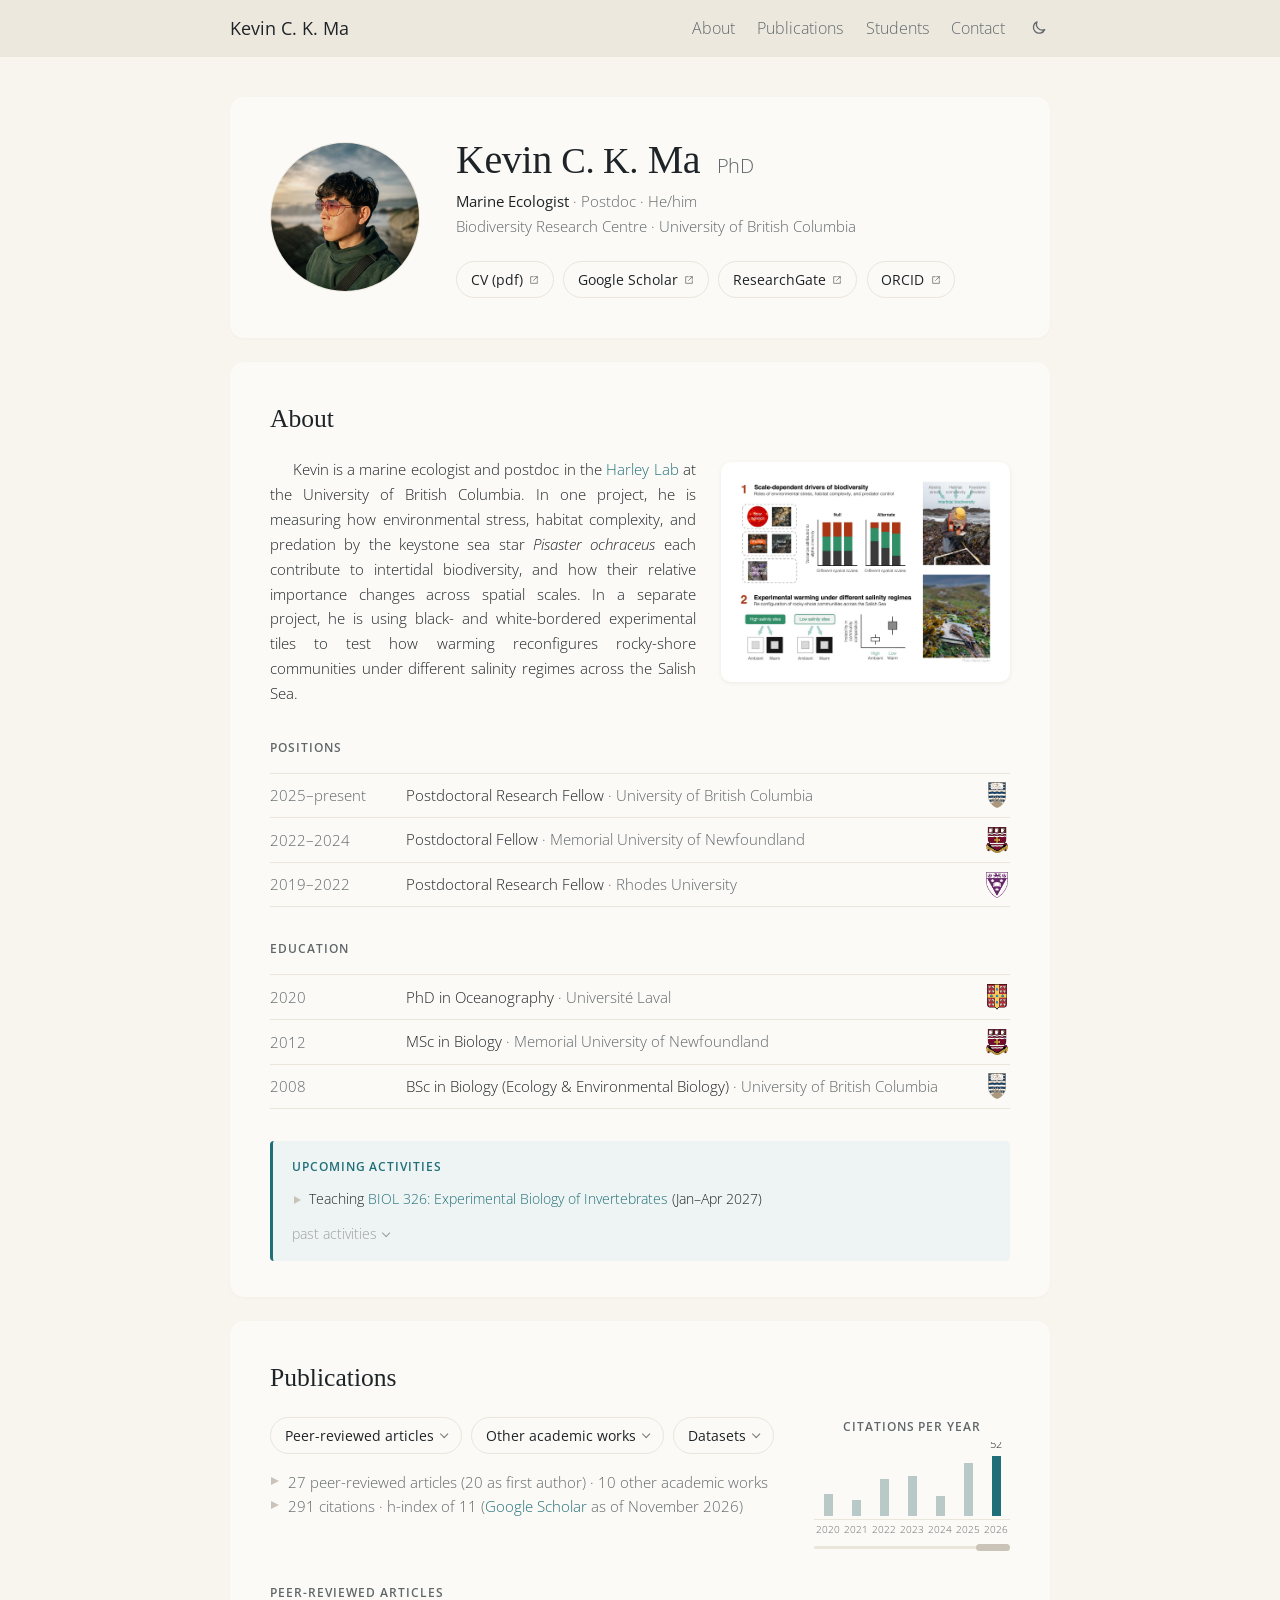
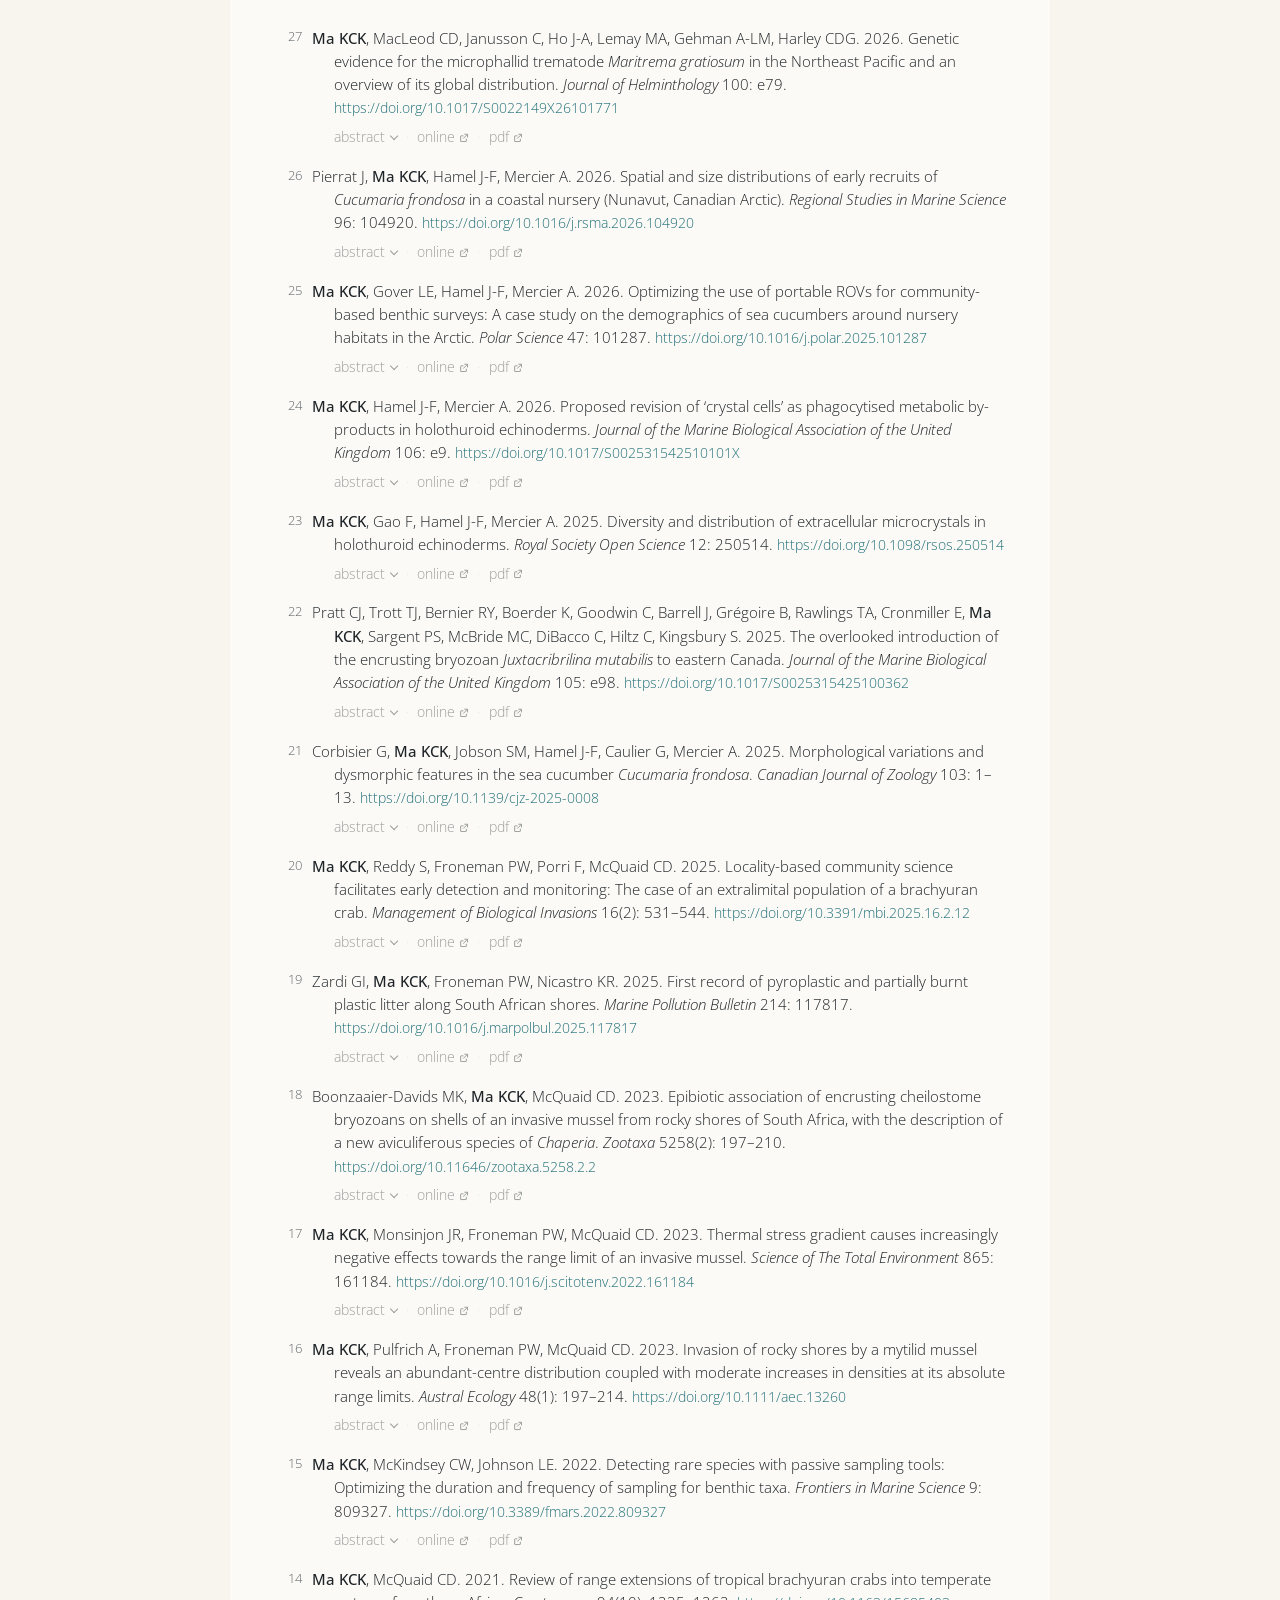
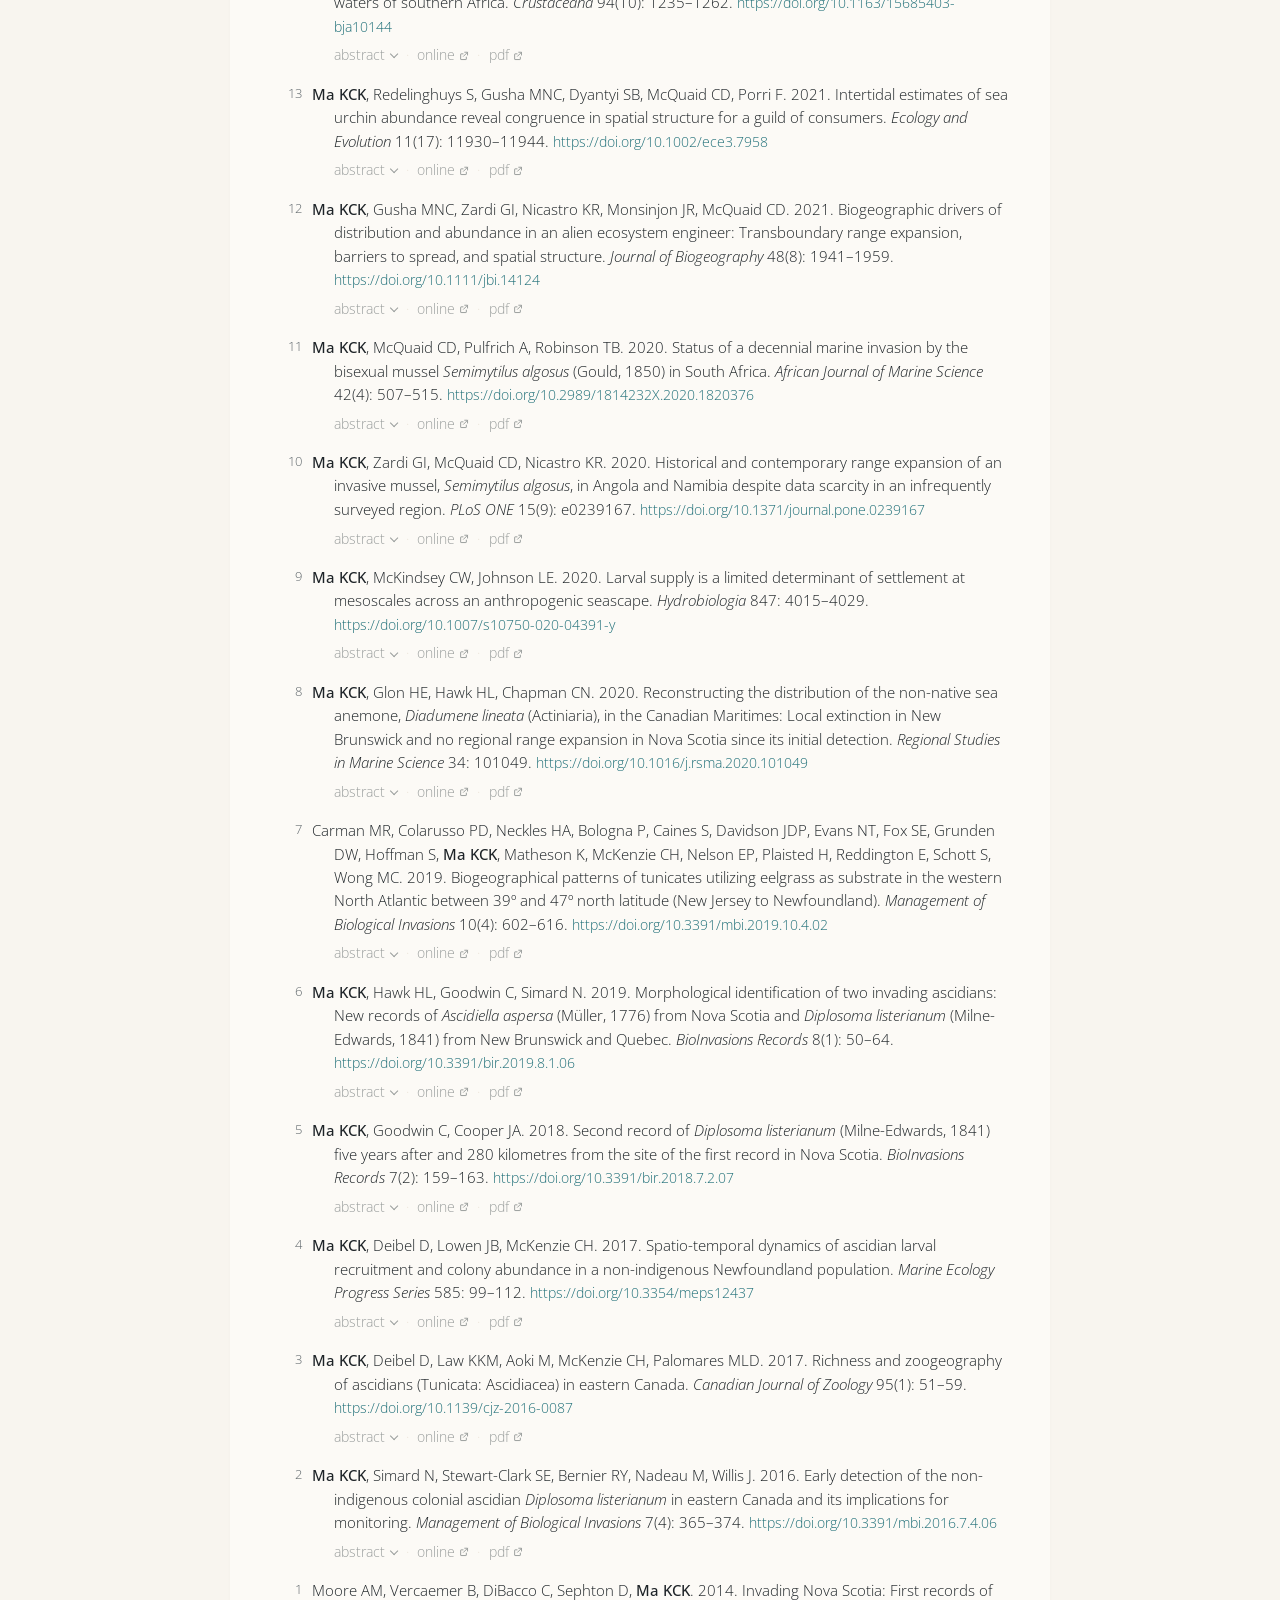
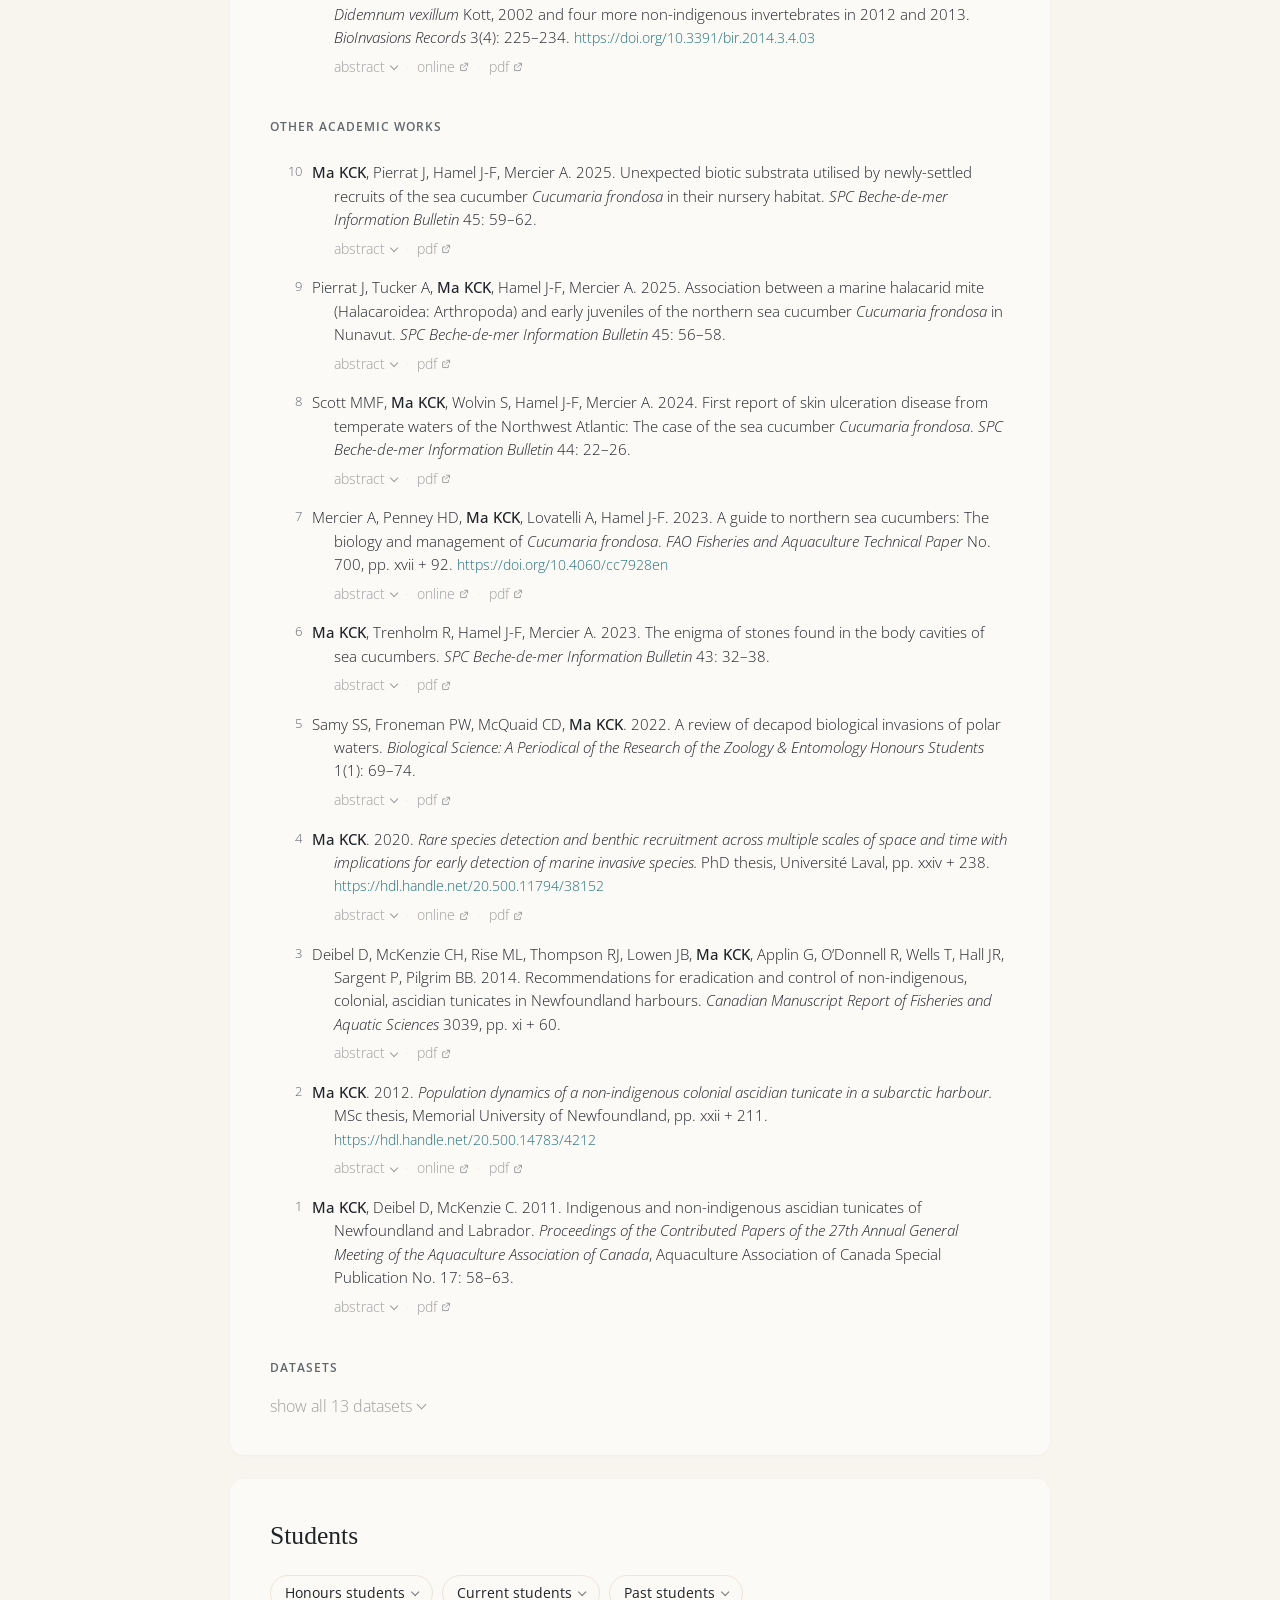
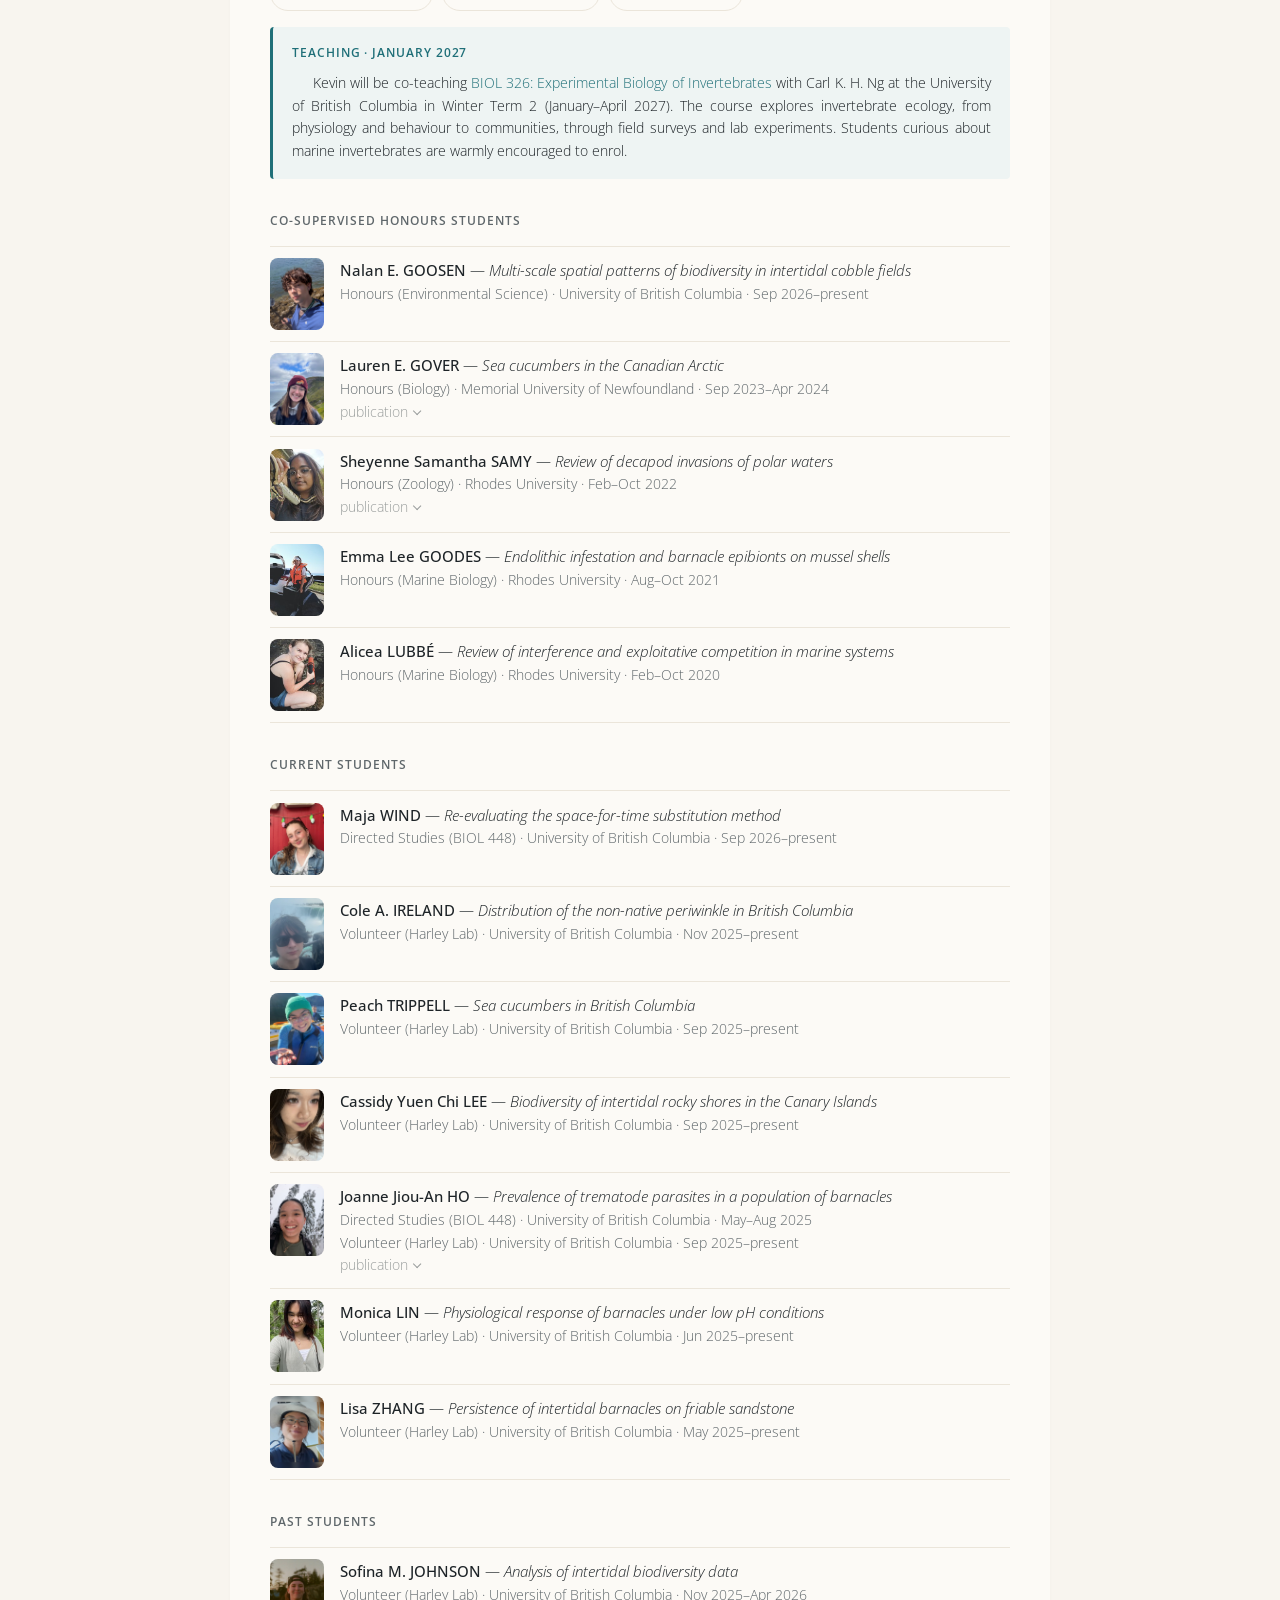
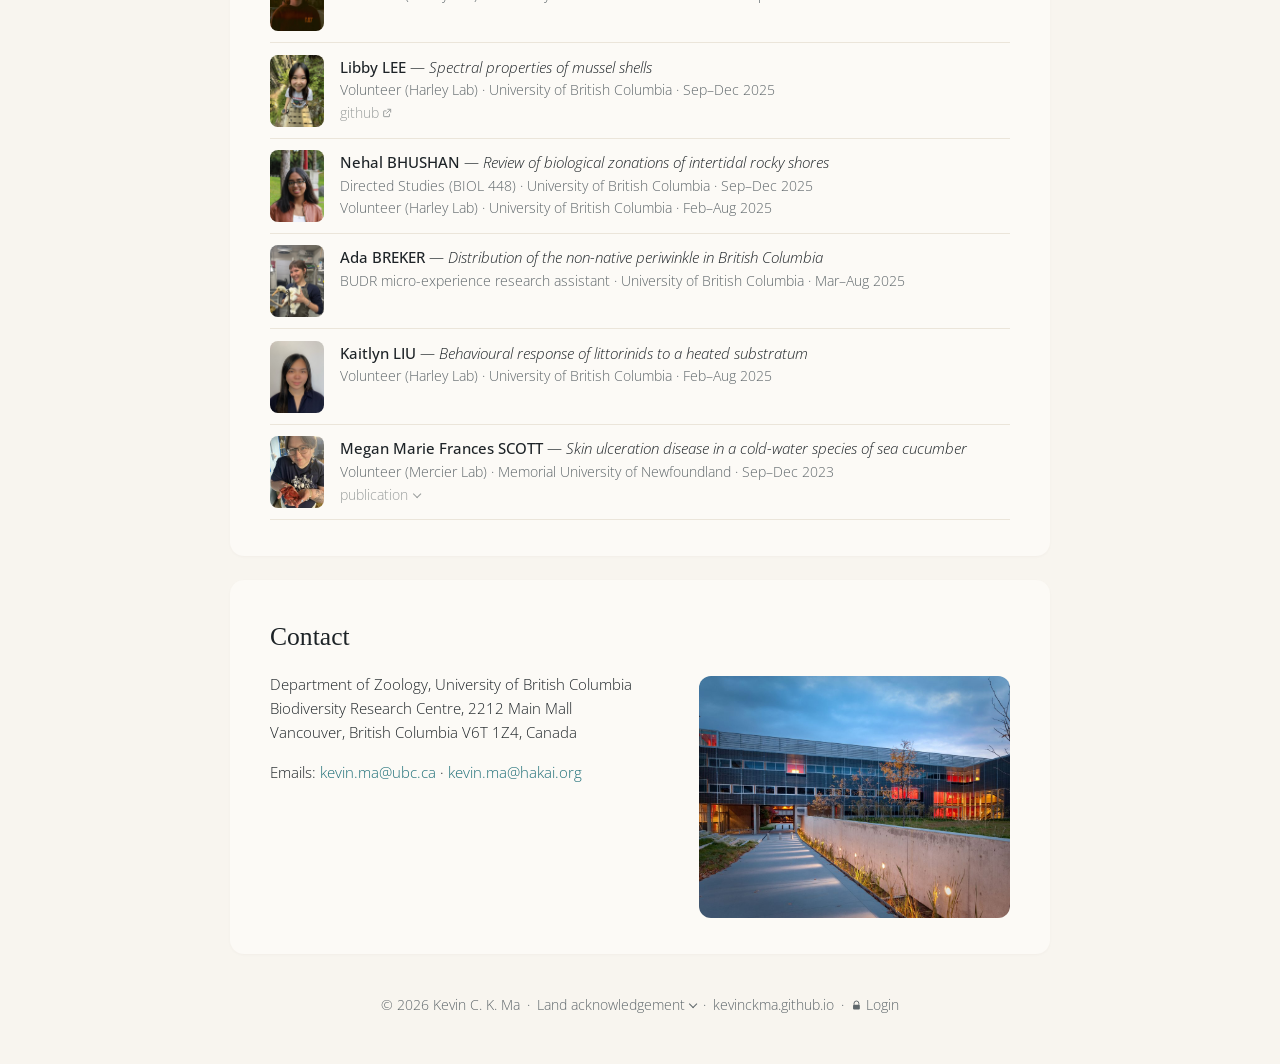
==== index.html @ 640fa545 "Citations updated from Google Scholar (Nov 2026): website and CV Co-Authored-By: Claude Opus 5.5 <no" ====
<!doctype html>
<html lang="en">
<head>
<meta charset="utf-8">
<meta name="viewport" content="width=device-width, initial-scale=1">
<title>Kevin C. K. Ma | Marine Ecologist, University of British Columbia</title>
<link rel="canonical" href="https://kevinckma.github.io/">
<meta name="google-site-verification" content="5efsHtIHarrgBvuvXZxoutUvDJueVjiEYx-uxWmHGXc">
<meta name="author" content="Kevin C. K. Ma">
<meta property="og:type" content="profile">
<meta property="og:title" content="Kevin C. K. Ma | Marine Ecologist">
<meta property="og:description" content="Kevin C. K. Ma — marine ecologist and postdoctoral research fellow at the University of British Columbia, studying rocky-shore intertidal ecology, biodiversity, and climate change.">
<meta property="og:url" content="https://kevinckma.github.io/">
<meta property="og:image" content="https://kevinckma.github.io/images/profile.jpg">
<meta property="profile:first_name" content="Kevin">
<meta property="profile:last_name" content="Ma">
<meta name="twitter:card" content="summary">
<script type="application/ld+json">
{
  "@context": "https://schema.org",
  "@type": "Person",
  "name": "Kevin C. K. Ma",
  "alternateName": ["Kevin Ma", "Kevin C.K. Ma", "KCK Ma"],
  "url": "https://kevinckma.github.io/",
  "image": "https://kevinckma.github.io/images/profile.jpg",
  "jobTitle": "Postdoctoral Research Fellow",
  "description": "Marine ecologist studying rocky-shore intertidal ecology, biodiversity, biological invasions and climate change.",
  "worksFor": {"@type": "CollegeOrUniversity", "name": "University of British Columbia", "url": "https://www.ubc.ca/"},
  "affiliation": [{"@type": "Organization", "name": "Hakai Institute", "url": "https://hakai.org/"}],
  "alumniOf": [{"@type": "CollegeOrUniversity", "name": "Université Laval"}, {"@type": "CollegeOrUniversity", "name": "Memorial University of Newfoundland"}],
  "knowsAbout": ["Marine ecology", "Intertidal ecology", "Biodiversity", "Biological invasions", "Invasion biology", "Climate change", "Marine invertebrates", "Sea cucumbers"],
  "sameAs": [
    "https://scholar.google.com/citations?user=1VgV6HAAAAAJ",
    "https://orcid.org/0000-0003-1678-077X",
    "https://www.researchgate.net/profile/Kevin_Ma2",
    "https://github.com/kevinckma",
    "https://www.zoology.ubc.ca/harleylab/the_herd/"
  ]
}
</script>
<link rel="icon" href="/favicon.svg" type="image/svg+xml">
<link rel="icon" href="/favicon-32.png" sizes="32x32" type="image/png">
<link rel="apple-touch-icon" href="/apple-touch-icon.png">
<meta name="description" content="Kevin C. K. Ma — marine ecologist and postdoctoral research fellow at the University of British Columbia, studying rocky-shore intertidal ecology, biodiversity, and climate change.">
<link rel="preconnect" href="https://fonts.googleapis.com">
<link rel="preconnect" href="https://fonts.gstatic.com" crossorigin>
<link href="https://fonts.googleapis.com/css2?family=Tinos:ital,wght@0,400;0,700;1,400&family=Open+Sans:ital,wght@0,300;0,400;0,500;0,600;1,300&display=swap" rel="stylesheet">
<style>
  :root {
    --bg: #f8f5ef;
    --card: #fcfaf6;
    --text: #1d2327;
    --muted: #5f676b;
    --rule: #ebe5da;
    --card-border: #eee9e0;
    --accent: #1f6f78;
    --accent-soft: #eef4f3;
    --serif: "Tinos", "Times New Roman", Times, serif;
    --sans: "Open Sans", "Helvetica Neue", Helvetica, Arial, sans-serif;
    color-scheme: light;
  }
  * { box-sizing: border-box; }
  html { scroll-behavior: smooth; scroll-padding-top: 5rem; }
  body {
    margin: 0;
    background: var(--bg);
    color: var(--text);
    font-family: var(--sans);
    font-size: 16px;
    font-weight: 300;
    line-height: 1.65;
  }
  a { color: var(--accent); text-decoration: none; }
  a:hover { text-decoration: underline; text-underline-offset: 2px; }
  em { font-style: italic; }

  /* Nav */
  nav {
    position: sticky; top: 0; z-index: 10;
    background: rgba(228, 221, 208, 0.55);
    -webkit-backdrop-filter: blur(10px) saturate(1.1);
    backdrop-filter: blur(10px) saturate(1.1);
    border-bottom: 1px solid var(--rule);
  }
  .nav-inner {
    max-width: 860px; margin: 0 auto; padding: 0.8rem 1.25rem;
    display: flex; align-items: center; justify-content: space-between; gap: 1rem;
  }
  .nav-name { font-family: var(--sans); font-weight: 400; font-size: 1.15rem; color: var(--text); }
  .nav-links { display: flex; gap: 1.4rem; flex-wrap: wrap; font-size: 1rem; }
  .nav-links a { color: var(--muted); }
  .nav-links a:hover { color: var(--accent); text-decoration: none; }

  main { max-width: 860px; margin: 0 auto; padding: 0 1.25rem 2.5rem; }

  /* Header */
  header.intro, section {
    background: var(--card);
    border: 0;
    border-radius: 14px;
    box-shadow: 0 1px 3px rgba(60, 45, 20, 0.03);
    padding: 2.25rem 2.5rem;
    margin-top: 1.5rem;
  }
  header.intro {
    margin-top: 2.5rem; padding: 2.5rem;
    display: flex; align-items: center; gap: 2.25rem;
  }
  .photo {
    width: 150px; height: 150px; flex-shrink: 0;
    border-radius: 50%; object-fit: cover; object-position: center 25%;
    border: 1px solid var(--card-border);
  }
  section > :last-child { margin-bottom: 0; }
  h1 {
    font-family: var(--serif); font-weight: 400; font-size: 2.5rem;
    line-height: 1.15; margin: 0 0 0.4rem; letter-spacing: -0.01em;
  }
  .role { font-size: 15px; color: var(--muted); margin: 0; }
  .role strong { color: var(--text); font-weight: 400; }
  .links { display: flex; flex-wrap: wrap; gap: 0.6rem; margin-top: 1.4rem; }
  .links a {
    font-size: 0.88rem; font-weight: 400;
    padding: 0.35rem 0.85rem; border: 1px solid var(--rule); border-radius: 999px;
    color: var(--text);
  }
  .links a:hover { border-color: var(--accent); color: var(--accent); text-decoration: none; }

  h2 {
    font-family: var(--serif); font-weight: 400; font-size: 1.6rem;
    margin: 0 0 1.1rem;
  }
  h3 {
    font-family: var(--sans); font-size: 0.78rem; font-weight: 600;
    text-transform: uppercase; letter-spacing: 0.08em; color: var(--muted);
    margin: 2rem 0 0.9rem;
  }
  p { margin: 0 0 1rem; }
  #about > p, .about-intro > p {
    text-align: justify; text-indent: 1.5em; font-size: 0.94rem;
    hyphens: auto; -webkit-hyphens: auto;
  }

  /* Timeline */
  .timeline { list-style: none; margin: 0; padding: 0; }
  .timeline li {
    display: grid; grid-template-columns: 7.5rem 1fr 26px; gap: 1rem; align-items: center;
    padding: 0.55rem 0; border-top: 1px solid var(--rule);
  }
  .timeline li:last-child { border-bottom: 1px solid var(--rule); }
  .timeline .yr { color: var(--muted); font-variant-numeric: tabular-nums; font-size: 0.92rem; }
  .timeline .what { font-size: 0.95rem; }
  .timeline .what span { color: var(--muted); }
  .timeline .logo { height: 26px; width: auto; max-width: 56px; object-fit: contain; display: block; justify-self: center; filter: saturate(0.7); }

  /* Publications */
  ol.pubs { margin: 0; padding-left: 0; list-style: none; counter-reset: pub; }
  ol.pubs li {
    position: relative; padding: 0.55rem 0 0.55rem calc(2.6rem + 1.5em);
    text-indent: -1.5em;  /* hanging indent: first line flush, the rest indented */
    font-size: 0.94rem; line-height: 1.55;
  }
  ol.pubs li > * { text-indent: 0; }
  ol.pubs li::before { text-indent: 0; }
  ol.pubs li::before {
    counter-increment: pub; content: counter(pub);
    position: absolute; left: 0; top: 0.6rem; width: 2rem; text-align: right;
    color: var(--muted); font-size: 0.8rem; font-variant-numeric: tabular-nums;
  }
  ol.pubs li[data-n]::before { content: attr(data-n); }
  .me { font-weight: 500; }
  .pub-summary { color: var(--muted); font-size: 0.92rem; }
  .pub-summary span { display: block; position: relative; padding-left: 1.2em; }
  .pub-summary span::before {
    content: ""; position: absolute; left: 0.1em; top: 0.5em;
    border-left: 0.56em solid #c9c3b8;
    border-top: 0.32em solid transparent; border-bottom: 0.32em solid transparent;
  }
  header.intro .links a::after {
    content: ""; display: inline-block; width: 0.72em; height: 0.72em;
    margin-left: 0.45em; vertical-align: -0.04em;
    background: currentColor; opacity: 0.55;
    -webkit-mask: url("data:image/svg+xml,%3Csvg xmlns='http://www.w3.org/2000/svg' viewBox='0 0 24 24' fill='none' stroke='black' stroke-width='2.2' stroke-linecap='square'%3E%3Cpath d='M10 4H4v16h16v-6'/%3E%3Cpath d='M14 4h6v6'/%3E%3Cpath d='M20 4L11 13'/%3E%3C/svg%3E") center / contain no-repeat;
    mask: url("data:image/svg+xml,%3Csvg xmlns='http://www.w3.org/2000/svg' viewBox='0 0 24 24' fill='none' stroke='black' stroke-width='2.2' stroke-linecap='square'%3E%3Cpath d='M10 4H4v16h16v-6'/%3E%3Cpath d='M14 4h6v6'/%3E%3Cpath d='M20 4L11 13'/%3E%3C/svg%3E") center / contain no-repeat;
  }
  .links.pub-jump { margin: 0 0 1rem; }
  .links.pub-jump a::after {
    content: ""; display: inline-block; width: 0.38em; height: 0.38em;
    margin-left: 0.5em; vertical-align: 0.22em;
    border-right: 1.2px solid currentColor; border-bottom: 1.2px solid currentColor;
    transform: rotate(45deg); opacity: 0.6;
  }
  .pub-head { display: flex; align-items: flex-start; justify-content: space-between; gap: 1.25rem; flex-wrap: wrap; margin-bottom: 0.5rem; }
  .pub-head .pub-left { flex: 1 1 320px; }
  .pub-head .pub-summary { margin: 0; }
  .cites { margin: 0; width: 196px; flex: 0 0 auto; }
  .cites figcaption { font-size: 0.72rem; font-weight: 600; letter-spacing: 0.08em; text-transform: uppercase; color: var(--muted); margin-bottom: 0.35rem; text-align: center; }
  .cscroll { overflow-x: auto; scrollbar-width: none; }
  .cscroll::-webkit-scrollbar { display: none; }
  .cslider { -webkit-appearance: none; appearance: none; display: block; width: 100%; height: 3px; margin: 8px 0 2px; background: var(--rule); border-radius: 2px; outline: none; cursor: pointer; }
  .cslider::-webkit-slider-thumb { -webkit-appearance: none; width: 34px; height: 7px; border-radius: 4px; background: #c9c3b8; border: 0; }
  .cslider::-moz-range-thumb { width: 34px; height: 7px; border-radius: 4px; background: #c9c3b8; border: 0; }
  .cslider:hover::-webkit-slider-thumb, .cslider:focus::-webkit-slider-thumb { background: var(--accent); }
  .cslider:hover::-moz-range-thumb, .cslider:focus::-moz-range-thumb { background: var(--accent); }
  .cinner { display: flex; width: max-content; padding-top: 14px; }
  .ccol { width: 28px; display: flex; flex-direction: column; align-items: center; outline: none; cursor: default; }
  .cbar { position: relative; width: 9px; height: 60px; display: flex; align-items: flex-end; }
  .cbar::before { content: ""; width: 100%; height: var(--h); background: #b9c9c8; transition: background 0.15s; }
  .ccol:hover .cbar::before, .ccol:focus .cbar::before { background: var(--accent); }
  .cval { position: absolute; left: 50%; bottom: calc(var(--h) + 2px); transform: translateX(-50%); font-size: 0.66rem; color: var(--text); opacity: 0; transition: opacity 0.15s; pointer-events: none; }
  .ccol:hover .cval, .ccol:focus .cval { opacity: 1; }
  .ccol.active .cbar::before { background: var(--accent); }
  .ccol.active .cval { opacity: 1; }
  .cinner:hover .ccol.active:not(:hover) .cbar::before { background: #b9c9c8; }
  .cinner:hover .ccol.active:not(:hover) .cval { opacity: 0; }
  .cyr { font-size: 0.6rem; color: var(--muted); margin-top: 3px; border-top: 1px solid var(--rule); width: 100%; text-align: center; padding-top: 2px; }
  .contact-wrap { display: flex; gap: 2rem; align-items: flex-start; }
  .contact-text { flex: 1 1 auto; font-size: 0.92rem; }
  .contact-text p:first-child { margin-top: -0.3em; }
  .contact-text p:last-child { margin-bottom: 0; }
  .contact-photo { flex: 0 0 42%; width: 42%; aspect-ratio: 9 / 7; object-fit: cover; border-radius: 12px; display: block; }
  @media (max-width: 640px) { .contact-wrap { flex-direction: column; align-items: stretch; gap: 1.25rem; } .contact-photo { width: 100%; flex-basis: auto; } }
  .ptitle { color: var(--text); }
  .ptitle.book { font-style: italic; }
  .ptitle.book em { font-style: normal; }
  .venue { font-style: italic; }
  .doi { font-size: 0.85rem; overflow-wrap: anywhere; }
  .actions { margin-top: 0.4rem; font-size: 0.85rem; display: flex; align-items: baseline; gap: 0.55rem; flex-wrap: wrap; }
  .abs-toggle {
    font: inherit; font-size: 0.85rem; color: #9a9e9d;
    background: none; border: 0; padding: 0; cursor: pointer;
    white-space: nowrap;
  }
  .sep { color: var(--rule); }
  .oa { color: #9a9e9d; white-space: nowrap; }
  .oa:hover { color: var(--accent); }
  .abs-toggle::after {
    content: ""; display: inline-block; width: 0.38em; height: 0.38em;
    margin-left: 0.4em; vertical-align: 0.2em;
    border-right: 1.2px solid currentColor; border-bottom: 1.2px solid currentColor;
    transform: rotate(45deg); transition: transform 0.25s ease;
  }
  .abs-toggle:hover, .abs-toggle[aria-expanded="true"] { color: var(--accent); }
  .abs-toggle[aria-expanded="true"]::after { transform: translateY(0.15em) rotate(-135deg); }
  .abs { display: grid; grid-template-rows: 0fr; transition: grid-template-rows 0.3s ease; }
  .abs.open { grid-template-rows: 1fr; }
  .abs > div { overflow: hidden; }
  .abs-body {
    margin: 0.6rem 0 0.3rem; padding: 0.85rem 1.1rem;
    background: var(--bg); border-radius: 8px;
  }
  .abs-thumb { display: block; width: 110px; height: auto; border-radius: 8px; border: 1px solid var(--card-border); margin: 0.75rem 0 0; background: #fff; }
  .abs-foot { display: flex; gap: 1.1rem; align-items: flex-start; margin-top: 1.4rem; }
  .abs-foot .abs-thumb { margin: 0; flex: 0 0 auto; cursor: zoom-in; }
  .abs-dates { margin: 0; display: grid; grid-template-columns: auto 1fr; column-gap: 0.8rem; row-gap: 0.1rem; font-size: 0.8rem; line-height: 1.5; color: var(--muted); }
  .abs-dates dt { color: var(--muted); }
  .abs-supp { display: flex; flex-direction: column; gap: 0.1rem; font-size: 0.8rem; line-height: 1.5; margin-left: 0.6rem; }
  .abs-supp a { color: #9a9e9d; white-space: nowrap; }
  .abs-supp a:hover { color: var(--accent); }
  .nt { width: 0.72em; height: 0.72em; margin-left: 0.25em; vertical-align: -0.02em; }
  .abs-dates dd { margin: 0; color: var(--text); }
  .lightbox { position: fixed; inset: 0; z-index: 50; background: rgba(20, 24, 26, 0.72); display: none; align-items: center; justify-content: center; padding: 1.5rem; cursor: zoom-out; }
  .lightbox.open { display: flex; }
  .about-intro { display: flex; gap: 1.6rem; align-items: flex-start; }
  .about-intro > p { flex: 1; min-width: 0; margin: 0; }
  .about-fig { flex: 0 0 39%; margin: 0.3rem 0 0; }
  .about-fig img { display: block; width: 100%; height: auto; box-sizing: border-box; padding: 16px; background: #fff; border-radius: 10px; cursor: zoom-in; box-shadow: 0 1px 4px rgba(60,45,20,0.08); }
  @media (max-width: 640px) { .about-intro { flex-direction: column; gap: 1.1rem; } .about-fig { flex-basis: auto; width: 100%; } }
  .lightbox img.wide { max-width: 96vw; padding: 2rem; box-sizing: border-box; }
  .lightbox img { max-width: min(92vw, 820px); max-height: 92vh; width: auto; height: auto; border-radius: 10px; background: #fff; box-shadow: 0 10px 40px rgba(0,0,0,0.35); }
  .abs p {
    margin: 0 0 0.5rem;
    font-size: 0.88rem; line-height: 1.6; color: var(--text);
    text-indent: 1.5em;
    text-align: justify; hyphens: auto; -webkit-hyphens: auto;
  }
  .abs p:last-child { margin-bottom: 0; }
  .abs p.abs-h { text-indent: 0; font-weight: 500; margin-bottom: 0.1rem; }

  /* Students */
  .people { list-style: none; margin: 0; padding: 0; }
  .people li { padding: 0.7rem 0; border-top: 1px solid var(--rule); font-size: 0.94rem; display: flex; gap: 1rem; align-items: flex-start; }
  .people .sphoto { cursor: zoom-in; flex: 0 0 54px; width: 54px; aspect-ratio: 3 / 4; height: auto; object-fit: cover; border-radius: 8px; display: block; background: #ece6dc; }
  .people .sbody { flex: 1; min-width: 0; }
  .people li:last-child { border-bottom: 1px solid var(--rule); }
  .people .name { font-weight: 500; }
  .people .stopic { font-style: italic; }
  .people .stopic em { font-style: normal; }
  .people .meta { color: var(--muted); font-size: 0.86rem; }
  .people .actions { margin-top: 0; font-size: 0.86rem; line-height: inherit; }
  .people .actions .abs-toggle { font-size: inherit; line-height: inherit; }
  .abs p.spub-cite { padding-left: 1.5em; text-indent: -1.5em; text-align: left; margin-bottom: 0.6rem; }
  .abs p.spub-oa { text-indent: 0; text-align: left; margin-top: 0.6rem; font-size: 0.85rem; }

  .callout {
    background: var(--accent-soft); border-left: 3px solid var(--accent);
    padding: 1rem 1.2rem; border-radius: 4px; margin: 0 0 1rem;
  }
  .callout p:last-child { margin: 0; }
  .announce { margin: 0 0 1.5rem; font-size: 0.86rem; }
  .announce-list { margin: 2rem 0 0; }
  .announce p { text-indent: 1.5em; text-align: justify; hyphens: auto; -webkit-hyphens: auto; }
  .announce-list ul { list-style: none; margin: 0; padding: 0; }
  .announce-list li { position: relative; padding: 0.15rem 0 0.15rem 1.2em; }
  .announce-list li::before {
    content: ""; position: absolute; left: 0.1em; top: calc(0.15rem + 0.55em);
    border-left: 0.56em solid #c9c3b8;
    border-top: 0.32em solid transparent; border-bottom: 0.32em solid transparent;
  }
  .past-toggle { display: inline-block; margin-top: 0.6rem; font-size: inherit; }
  .ds-toggle { margin-top: 0; }
  .abs.ds > div > ol { padding-top: 0.6rem; }
  .announce-list .past > div > ul { padding-top: 0.5rem; }
  .announce-list .atext { flex: 1; min-width: 0; }
  .announce-list .adate { flex: 0 0 4.6rem; color: var(--muted); font-variant-numeric: tabular-nums; white-space: nowrap; }
  .announce-label { display: block; font-size: 0.72rem; font-weight: 600; letter-spacing: 0.08em; text-transform: uppercase; color: var(--accent); margin-bottom: 0.6rem; }

  footer {
    max-width: 860px; margin: 0 auto; padding: 0 1.25rem 3rem;
    color: var(--muted); font-size: 0.85rem; text-align: center;
  }
  footer .fsep { margin: 0 0.5em; }
  footer .portal, footer .flink { color: var(--muted); text-decoration: none; white-space: nowrap; }
  footer .portal:hover, footer .flink:hover { color: var(--accent); }
  footer .portal svg { width: 0.8em; height: 0.8em; margin-right: 0.3em; vertical-align: -0.05em; }
  footer .la-toggle { font: inherit; color: var(--muted); background: none; border: 0; padding: 0; cursor: pointer; white-space: nowrap; }
  footer .la-toggle:hover { color: var(--accent); }
  footer .la-toggle::after {   /* same chevron as the "abstract" toggles */
    content: ""; display: inline-block; width: 0.38em; height: 0.38em;
    margin-left: 0.4em; vertical-align: 0.2em;
    border-right: 1.2px solid currentColor; border-bottom: 1.2px solid currentColor;
    transform: rotate(45deg); transition: transform 0.25s ease;
  }
  footer .la-toggle[aria-expanded="true"] { color: var(--accent); }
  footer .la-toggle[aria-expanded="true"]::after { transform: translateY(0.15em) rotate(-135deg); }
  footer .land-ack { display: none; margin: 1rem 0 0; padding: 0 2.5rem; text-align: left; line-height: 1.55; }   /* same text width as the sections */
  footer .land-ack.open { display: block; }
  footer .land-ack p { margin: 0 0 0.75em; text-align: justify; hyphens: auto; }

  @media (max-width: 640px) {
    html { font-size: 14.5px; }
    body { font-size: 14.5px; }
    .role { font-size: 13.5px; }
    h1 { font-size: 2.05rem; }
    header.intro, section { padding: 1.5rem 1.25rem; border-radius: 12px; margin-top: 1rem; }
    footer .land-ack { padding: 0 1.25rem; }
    header.intro { margin-top: 1.25rem; padding-top: 1.75rem; flex-direction: column; align-items: flex-start; gap: 1.25rem; }
    .photo { width: 112px; height: 112px; }
    .nav-name { display: none; }
    .nav-links { gap: 1rem; font-size: 0.92rem; flex: 1; justify-content: space-between; flex-wrap: nowrap; }
    .timeline li { grid-template-columns: 1fr 26px; column-gap: 0.75rem; row-gap: 0; }
    .timeline .yr { grid-column: 1; }
    .timeline .what { grid-column: 1; }
    .timeline .logo { grid-column: 2; grid-row: 1 / span 2; }
    ol.pubs li { padding-left: calc(2.1rem + 1em); text-indent: -1em; }
    #about > p, .about-intro > p, .abs p, .announce p { text-indent: 1em; }
    .abs p.abs-h, .abs p.spub-oa { text-indent: 0; }
    .abs p.spub-cite { padding-left: 1em; text-indent: -1em; }
    ol.pubs li > .abs { margin-left: -1em; }
    ol.pubs li::before { width: 1.6rem; }
  }
  .cred { font-family: var(--sans); font-size: 0.5em; color: var(--muted); font-weight: 300; margin-left: 0.35em; }
  a.cred, a.cred:hover, a.cred:focus { color: var(--muted); text-decoration: none; cursor: default; outline: none; }
  .initials { font-size: 0.92em; }
</style>
<link rel="stylesheet" href="/site.css">
<script src="/site.js"></script>
</head>
<body>

<nav>
  <div class="nav-inner">
    <a class="nav-name" href="#">Kevin C. K. Ma</a>
    <div class="nav-links">
      <a href="#about">About</a>
      <a href="#publications">Publications</a>
      <a href="#students">Students</a>
      <a href="#contact">Contact</a>
    </div>
  </div>
</nav>

<main>
  <header class="intro">
    <img class="photo" src="images/profile.jpg?v=2026-11-17" alt="Kevin C. K. Ma">
    <div>
      <h1>Kevin <span class="initials">C. K.</span> Ma <a class="cred" href="research/">PhD</a></h1>
      <p class="role"><strong>Marine Ecologist</strong> · Postdoc · He/him<br>Biodiversity Research Centre · University of British Columbia</p>
      <div class="links">
        <a href="kckm_cv.pdf?v=2026-11-17" target="_blank" rel="noopener">CV (pdf)</a>
        <a href="https://scholar.google.com/citations?hl=en&amp;user=1VgV6HAAAAAJ" target="_blank" rel="noopener">Google Scholar</a>
        <a href="https://www.researchgate.net/profile/Kevin_Ma2" target="_blank" rel="noopener">ResearchGate</a>
        <a href="https://orcid.org/0000-0003-1678-077X" target="_blank" rel="noopener">ORCID</a>
      </div>
    </div>
  </header>

  <section id="about">
    <h2>About</h2>
    <div class="about-intro">
      <p>Kevin is a marine ecologist and postdoc in the <a href="https://www.zoology.ubc.ca/harleylab/the_herd/" target="_blank" rel="noopener">Harley Lab</a> at the University of British Columbia. In one project, he is measuring how environmental stress, habitat complexity, and predation by the keystone sea star <em>Pisaster ochraceus</em> each contribute to intertidal biodiversity, and how their relative importance changes across spatial scales. In a separate project, he is using black- and white-bordered experimental tiles to test how warming reconfigures rocky-shore communities under different salinity regimes across the Salish Sea.</p>
      <figure class="about-fig"><img class="zoomable" src="images/research-overview-1200.jpg" data-full="images/research-overview.jpg" alt="Research overview: (1) scale-dependent drivers of biodiversity — roles of environmental stress, habitat complexity, and predator control; (2) experimental warming under different salinity regimes — re-configuration of rocky-shore communities across the Salish Sea" loading="lazy"></figure>
    </div>

    <h3>Positions</h3>
    <ul class="timeline">
      <li><span class="yr">2025–present</span><span class="what">Postdoctoral Research Fellow <span>· University of British Columbia</span></span><img class="logo" src="logos/ubc-shield.png" alt="UBC" loading="lazy"></li>
      <li><span class="yr">2022–2024</span><span class="what">Postdoctoral Fellow <span>· Memorial University of Newfoundland</span></span><img class="logo" src="logos/memorial-shield.png" alt="Memorial University" loading="lazy"></li>
      <li><span class="yr">2019–2022</span><span class="what">Postdoctoral Research Fellow <span>· Rhodes University</span></span><img class="logo" src="logos/rhodes-shield.png" alt="Rhodes University" loading="lazy"></li>
    </ul>

    <h3>Education</h3>
    <ul class="timeline">
      <li><span class="yr">2020</span><span class="what">PhD in Oceanography <span>· Université Laval</span></span><img class="logo" src="logos/laval.png" alt="Université Laval" loading="lazy"></li>
      <li><span class="yr">2012</span><span class="what">MSc in Biology <span>· Memorial University of Newfoundland</span></span><img class="logo" src="logos/memorial-shield.png" alt="Memorial University" loading="lazy"></li>
      <li><span class="yr">2008</span><span class="what">BSc in Biology (Ecology &amp; Environmental Biology) <span>· University of British Columbia</span></span><img class="logo" src="logos/ubc-shield.png" alt="UBC" loading="lazy"></li>
    </ul>

    <div class="callout announce announce-list">
      <span class="announce-label">Upcoming activities</span>
      <ul>
        <li><span class="atext">Teaching <a href="https://biol326.wordpress.com" target="_blank" rel="noopener">BIOL 326: Experimental Biology of Invertebrates</a> (Jan–Apr 2027)</span></li>
      </ul>
      <button class="abs-toggle past-toggle" type="button" aria-expanded="false">past activities</button>
      <div class="abs past"><div>
      <ul>
        <li><span class="atext">Attended the <a href="https://www.wsn-online.org/" target="_blank" rel="noopener">Western Society of Naturalists 107th Annual Meeting</a> (12–15&nbsp;Nov&nbsp;2026)</span></li>
        <li><span class="atext">Attended the <a href="https://sentinels.hakai.org" target="_blank" rel="noopener">Sentinels of Change Fall Team Meeting</a> (22–23&nbsp;Oct&nbsp;2026)</span></li>
        <li><span class="atext">Attended the <a href="https://ibios.ubc.ca/research/data4nature/" target="_blank" rel="noopener">Data4Nature Workshop: Species identification through computer vision</a> (13&nbsp;Oct&nbsp;2026)</span></li>
        <li><span class="atext">Attended the <a href="https://ibios.ubc.ca/research/data4nature/" target="_blank" rel="noopener">Data4Nature Workshop: How to get data into and out of species databases</a> (22&nbsp;Sep&nbsp;2026)</span></li>
        <li><span class="atext">Joined the science delegation for the <a href="https://greencollege.ubc.ca/events/ed-yong-ubc-green-college" target="_blank" rel="noopener">Green College Dal Grauer Memorial Lecture</a> (17&nbsp;Sep&nbsp;2026)</span></li>
        <li><span class="atext">Completed the <a href="https://cirtl.ubc.ca/home-page/postdoc-internship/" target="_blank" rel="noopener">Postdoc Instructional Skills Workshop</a> (18&nbsp;&amp;&nbsp;25–26&nbsp;Jul&nbsp;2026)</span></li>
        <li><span class="atext">Presented at the <a href="https://oceans.ubc.ca/news-and-events/10-years-of-iof/iof-10-year-anniversary-symposium/" target="_blank" rel="noopener">Institute for the Oceans and Fisheries’ 10-Year Anniversary Symposium</a> (5&nbsp;May&nbsp;2026)</span></li>
        <li><span class="atext">Attended <a href="https://www.eventbrite.com/e/the-ecology-of-our-changing-shores-symposium-intertidal-exploration-tickets-1982558428629" target="_blank" rel="noopener">The Ecology of Our Changing Shores: Symposium &amp; Intertidal Exploration</a> (18&nbsp;Apr&nbsp;2026)</span></li>
        <li><span class="atext">Attended the <a href="https://sentinels.hakai.org" target="_blank" rel="noopener">Sentinels of Change Spring Team Meeting</a> (1–2&nbsp;Apr&nbsp;2026)</span></li>
        <li><span class="atext">Presented at the <a href="https://agu.org/osm26" target="_blank" rel="noopener">2026 Ocean Sciences Meeting</a> in Glasgow (22–27&nbsp;Feb&nbsp;2026)</span></li>
        <li><span class="atext">Attended the <a href="https://sentinels.hakai.org" target="_blank" rel="noopener">Sentinels of Change Fall Team Meeting</a> (24–26&nbsp;Oct&nbsp;2025)</span></li>
        <li><span class="atext">Presented at the <a href="https://biodiversity.ubc.ca/events/biodiversity-research-centre-symposium-and-open-house" target="_blank" rel="noopener">Biodiversity Research Centre Symposium and Open House</a> (17&nbsp;Sep&nbsp;2025)</span></li>
        <li><span class="atext">Attended the <a href="https://sentinels.hakai.org" target="_blank" rel="noopener">Sentinels of Change Spring Team Meeting</a> (19–20&nbsp;Feb&nbsp;2025)</span></li>
      </ul>
      </div></div>
    </div>
  </section>

  <section id="publications">
    <h2>Publications</h2>
    <div class="pub-head">
      <div class="pub-left">
      <div class="links pub-jump">
      <a href="#pub-articles">Peer-reviewed articles</a>
      <a href="#pub-other">Other academic works</a>
      <a href="#pub-datasets">Datasets</a>
    </div>
      <p class="pub-summary"><span>27 peer-reviewed articles (20 as first author) · 10 other academic works</span><span>291 citations · h-index of 11 (<a href="https://scholar.google.com/citations?hl=en&amp;user=1VgV6HAAAAAJ" target="_blank" rel="noopener">Google Scholar</a> as of November 2026)</span></p>
      </div>
      <figure class="cites" aria-label="Citations per year on Google Scholar">
        <figcaption>Citations per year</figcaption>
        <div class="cscroll"><div class="cinner"><div class="ccol" tabindex="0" aria-label="2013: 2 citations"><div class="cbar" style="--h:3.8%"><span class="cval">2</span></div><span class="cyr">2013</span></div><div class="ccol" tabindex="0" aria-label="2014: 3 citations"><div class="cbar" style="--h:5.8%"><span class="cval">3</span></div><span class="cyr">2014</span></div><div class="ccol" tabindex="0" aria-label="2015: 5 citations"><div class="cbar" style="--h:9.6%"><span class="cval">5</span></div><span class="cyr">2015</span></div><div class="ccol" tabindex="0" aria-label="2016: 27 citations"><div class="cbar" style="--h:51.9%"><span class="cval">27</span></div><span class="cyr">2016</span></div><div class="ccol" tabindex="0" aria-label="2017: 11 citations"><div class="cbar" style="--h:21.2%"><span class="cval">11</span></div><span class="cyr">2017</span></div><div class="ccol" tabindex="0" aria-label="2018: 10 citations"><div class="cbar" style="--h:19.2%"><span class="cval">10</span></div><span class="cyr">2018</span></div><div class="ccol" tabindex="0" aria-label="2019: 14 citations"><div class="cbar" style="--h:26.9%"><span class="cval">14</span></div><span class="cyr">2019</span></div><div class="ccol" tabindex="0" aria-label="2020: 19 citations"><div class="cbar" style="--h:36.5%"><span class="cval">19</span></div><span class="cyr">2020</span></div><div class="ccol" tabindex="0" aria-label="2021: 14 citations"><div class="cbar" style="--h:26.9%"><span class="cval">14</span></div><span class="cyr">2021</span></div><div class="ccol" tabindex="0" aria-label="2022: 32 citations"><div class="cbar" style="--h:61.5%"><span class="cval">32</span></div><span class="cyr">2022</span></div><div class="ccol" tabindex="0" aria-label="2023: 35 citations"><div class="cbar" style="--h:67.3%"><span class="cval">35</span></div><span class="cyr">2023</span></div><div class="ccol" tabindex="0" aria-label="2024: 17 citations"><div class="cbar" style="--h:32.7%"><span class="cval">17</span></div><span class="cyr">2024</span></div><div class="ccol" tabindex="0" aria-label="2025: 46 citations"><div class="cbar" style="--h:88.5%"><span class="cval">46</span></div><span class="cyr">2025</span></div><div class="ccol active" tabindex="0" aria-label="2026: 52 citations"><div class="cbar" style="--h:100.0%"><span class="cval">52</span></div><span class="cyr">2026</span></div></div></div>
      <input class="cslider" type="range" min="0" max="100" value="100" aria-label="Scroll citation years">
      </figure>
    </div>

    <h3 id="pub-articles">Peer-reviewed articles</h3>
    <ol class="pubs" reversed>
      <li data-n="27"><span class="me">Ma KCK</span>, MacLeod CD, Janusson C, Ho J-A, Lemay MA, Gehman A-LM, Harley CDG. 2026. <span class="ptitle">Genetic evidence for the microphallid trematode <em>Maritrema gratiosum</em> in the Northeast Pacific and an overview of its global distribution.</span> <span class="venue">Journal of Helminthology</span> 100: e79. <a class="doi" href="https://doi.org/10.1017/S0022149X26101771" target="_blank" rel="noopener">https://doi.org/10.1017/S0022149X26101771</a><div class="actions"><button class="abs-toggle" type="button" aria-expanded="false">abstract</button><span class="sep">·</span><a class="oa" href="https://doi.org/10.1017/S0022149X26101771" target="_blank" rel="noopener">online<svg class="nt" viewBox="0 0 12 12" aria-hidden="true"><path d="M7 1.5h3.5V5M10.5 1.5 5.5 6.5M9 7.5v2.5a.5.5 0 0 1-.5.5h-6a.5.5 0 0 1-.5-.5v-6a.5.5 0 0 1 .5-.5H5" fill="none" stroke="currentColor" stroke-width="1.2" stroke-linecap="round" stroke-linejoin="round"/></svg></a><span class="sep">·</span><a class="oa" href="papers/Ma_et_al_2026_joh.pdf" target="_blank" rel="noopener">pdf<svg class="nt" viewBox="0 0 12 12" aria-hidden="true"><path d="M7 1.5h3.5V5M10.5 1.5 5.5 6.5M9 7.5v2.5a.5.5 0 0 1-.5.5h-6a.5.5 0 0 1-.5-.5v-6a.5.5 0 0 1 .5-.5H5" fill="none" stroke="currentColor" stroke-width="1.2" stroke-linecap="round" stroke-linejoin="round"/></svg></a></div><div class="abs"><div><div class="abs-body"><p>The trematode <em>Maritrema gratiosum</em> Nicoll, 1907 has a heteroxenous life cycle comprising a marine gastropod as its first intermediate host, a barnacle as its second intermediate host, and a bird as its definitive host. Globally, the species is widely distributed from subtropical waters of the South China Sea to arctic waters of the Barents Sea. In European waters (namely, western Europe and the Barents Sea), the complete life cycle of <em>M. gratiosum</em> is known. Elsewhere in its range, however, its life cycle remains incompletely understood. Clarifying its distribution and resolving unknown host associations are essential for advancing a more holistic view of host–parasite dynamics and their ecological role in intertidal ecosystems. In this study, <em>M. gratiosum</em> was detected using DNA-based assays in individuals of the barnacle <em>Balanus glandula</em> Darwin, 1854 that were collected from the rocky intertidal zone along the southern coast of British Columbia, Canada. This finding provides the first molecular evidence of this trematode species in the Pacific, complementing earlier records. The same molecular approach can be extended to identify region-specific hosts, such as the first intermediate (molluscan) host in the Pacific region, which remains unidentified.</p><div class="abs-foot"><img class="abs-thumb" src="thumbs/Ma_et_al_2026_joh.jpg" data-full="pages/Ma_et_al_2026_joh.jpg" alt="First page" loading="lazy"><dl class="abs-dates"><dt>Received</dt><dd>3 Dec 2025</dd><dt>Revised</dt><dd>3 Jun 2026</dd><dt>Accepted</dt><dd>4 Jun 2026</dd><dt>Published online</dt><dd>13 Jul 2026</dd></dl><div class="abs-supp"><a class="abs-vor" href="https://doi.org/10.1017/S0022149X26101771" target="_blank" rel="noopener">version of record (online)<svg class="nt" viewBox="0 0 12 12" aria-hidden="true"><path d="M7 1.5h3.5V5M10.5 1.5 5.5 6.5M9 7.5v2.5a.5.5 0 0 1-.5.5h-6a.5.5 0 0 1-.5-.5v-6a.5.5 0 0 1 .5-.5H5" fill="none" stroke="currentColor" stroke-width="1.2" stroke-linecap="round" stroke-linejoin="round"/></svg></a><a href="papers/Ma_et_al_2026_joh.pdf" target="_blank" rel="noopener">author’s copy (pdf)<svg class="nt" viewBox="0 0 12 12" aria-hidden="true"><path d="M7 1.5h3.5V5M10.5 1.5 5.5 6.5M9 7.5v2.5a.5.5 0 0 1-.5.5h-6a.5.5 0 0 1-.5-.5v-6a.5.5 0 0 1 .5-.5H5" fill="none" stroke="currentColor" stroke-width="1.2" stroke-linecap="round" stroke-linejoin="round"/></svg></a><a href="https://doi.org/10.21966/9qdb-ar51" target="_blank" rel="noopener">archived data (hakai)<svg class="nt" viewBox="0 0 12 12" aria-hidden="true"><path d="M7 1.5h3.5V5M10.5 1.5 5.5 6.5M9 7.5v2.5a.5.5 0 0 1-.5.5h-6a.5.5 0 0 1-.5-.5v-6a.5.5 0 0 1 .5-.5H5" fill="none" stroke="currentColor" stroke-width="1.2" stroke-linecap="round" stroke-linejoin="round"/></svg></a></div></div></div></div></div></li>
      <li data-n="26">Pierrat J, <span class="me">Ma KCK</span>, Hamel J-F, Mercier A. 2026. <span class="ptitle">Spatial and size distributions of early recruits of <em>Cucumaria frondosa</em> in a coastal nursery (Nunavut, Canadian Arctic).</span> <span class="venue">Regional Studies in Marine Science</span> 96: 104920. <a class="doi" href="https://doi.org/10.1016/j.rsma.2026.104920" target="_blank" rel="noopener">https://doi.org/10.1016/j.rsma.2026.104920</a><div class="actions"><button class="abs-toggle" type="button" aria-expanded="false">abstract</button><span class="sep">·</span><a class="oa" href="https://doi.org/10.1016/j.rsma.2026.104920" target="_blank" rel="noopener">online<svg class="nt" viewBox="0 0 12 12" aria-hidden="true"><path d="M7 1.5h3.5V5M10.5 1.5 5.5 6.5M9 7.5v2.5a.5.5 0 0 1-.5.5h-6a.5.5 0 0 1-.5-.5v-6a.5.5 0 0 1 .5-.5H5" fill="none" stroke="currentColor" stroke-width="1.2" stroke-linecap="round" stroke-linejoin="round"/></svg></a><span class="sep">·</span><a class="oa" href="papers/Pierrat_et_al_2026_rsms.pdf" target="_blank" rel="noopener">pdf<svg class="nt" viewBox="0 0 12 12" aria-hidden="true"><path d="M7 1.5h3.5V5M10.5 1.5 5.5 6.5M9 7.5v2.5a.5.5 0 0 1-.5.5h-6a.5.5 0 0 1-.5-.5v-6a.5.5 0 0 1 .5-.5H5" fill="none" stroke="currentColor" stroke-width="1.2" stroke-linecap="round" stroke-linejoin="round"/></svg></a></div><div class="abs"><div><div class="abs-body"><p>The discovery of nursery sites of the sea cucumber <em>Cucumaria frondosa</em> in the Canadian Arctic offers opportunities to gather knowledge on the ecology of juveniles. Here, their size and spatial distributions were examined and inter-individual and inter-specific relations were assessed. Out of 893 juveniles collected between 1 and 3 m depths in the fall, 95% were early recruits (&lt;1-year-old). They chiefly occurred on rubbles (∼80%) representing the main substratum (∼44%) in the nursery. The length of early recruits across all depths was ∼1520 μm, with the smallest found at 3 m (∼1407 μm). Fewer recruits were identified in the following spring (51.5%), allowing the calculation of a growth rate (∼114 µm mo<sup>−1</sup>). Their density was consistently ∼7400 ind m<sup>−2</sup> across depths. Juveniles were mostly found aggregated on flat surfaces (62.7%) or in shallow depressions (18.4%) on the underside of the stones, but also occurred on seaweed holdfasts (2.7%). The average nearest neighbour distance was ∼0.37 cm, with some juveniles touching each other. More individuals were observed with their body oriented in the same direction (45%) than in opposite directions (25%). Four sympatric species were identified on the same substratum; the polychaete <em>Spirorbis spirorbis</em> (49.7%), encrusting bryozoans in order Cheilostomatida (40.5%), the limpet <em>Testudinalia testudinalis</em> (6.9%), and calcareous encrusting algae (2.9%). Data on newly settled sea cucumbers in the wild are rare. The present findings provide essential information on the population dynamics and carrying capacity of <em>C. frondosa</em> in support of local subsistence harvests and emerging small-scale commercial fisheries led by the Inuit community.</p><div class="abs-foot"><img class="abs-thumb" src="thumbs/Pierrat_et_al_2026_rsms.jpg" data-full="pages/Pierrat_et_al_2026_rsms.jpg" alt="First page" loading="lazy"><dl class="abs-dates"><dt>Received</dt><dd>7 Jan 2026</dd><dt>Revised</dt><dd>26 Feb 2026</dd><dt>Accepted</dt><dd>11 Mar 2026</dd><dt>Published online</dt><dd>14 Mar 2026</dd><dt>Publication date</dt><dd>1 Apr 2026</dd></dl><div class="abs-supp"><a class="abs-vor" href="https://doi.org/10.1016/j.rsma.2026.104920" target="_blank" rel="noopener">version of record (online)<svg class="nt" viewBox="0 0 12 12" aria-hidden="true"><path d="M7 1.5h3.5V5M10.5 1.5 5.5 6.5M9 7.5v2.5a.5.5 0 0 1-.5.5h-6a.5.5 0 0 1-.5-.5v-6a.5.5 0 0 1 .5-.5H5" fill="none" stroke="currentColor" stroke-width="1.2" stroke-linecap="round" stroke-linejoin="round"/></svg></a><a href="papers/Pierrat_et_al_2026_rsms.pdf" target="_blank" rel="noopener">author’s copy (pdf)<svg class="nt" viewBox="0 0 12 12" aria-hidden="true"><path d="M7 1.5h3.5V5M10.5 1.5 5.5 6.5M9 7.5v2.5a.5.5 0 0 1-.5.5h-6a.5.5 0 0 1-.5-.5v-6a.5.5 0 0 1 .5-.5H5" fill="none" stroke="currentColor" stroke-width="1.2" stroke-linecap="round" stroke-linejoin="round"/></svg></a><a class="oa" href="papers/Pierrat_et_al_2026_rsms_supplement.docx" target="_blank" rel="noopener">supplementary (docx)<svg class="nt" viewBox="0 0 12 12" aria-hidden="true"><path d="M7 1.5h3.5V5M10.5 1.5 5.5 6.5M9 7.5v2.5a.5.5 0 0 1-.5.5h-6a.5.5 0 0 1-.5-.5v-6a.5.5 0 0 1 .5-.5H5" fill="none" stroke="currentColor" stroke-width="1.2" stroke-linecap="round" stroke-linejoin="round"/></svg></a></div></div></div></div></div></li>
      <li data-n="25"><span class="me">Ma KCK</span>, Gover LE, Hamel J-F, Mercier A. 2026. <span class="ptitle">Optimizing the use of portable ROVs for community-based benthic surveys: A case study on the demographics of sea cucumbers around nursery habitats in the Arctic.</span> <span class="venue">Polar Science</span> 47: 101287. <a class="doi" href="https://doi.org/10.1016/j.polar.2025.101287" target="_blank" rel="noopener">https://doi.org/10.1016/j.polar.2025.101287</a><div class="actions"><button class="abs-toggle" type="button" aria-expanded="false">abstract</button><span class="sep">·</span><a class="oa" href="https://doi.org/10.1016/j.polar.2025.101287" target="_blank" rel="noopener">online<svg class="nt" viewBox="0 0 12 12" aria-hidden="true"><path d="M7 1.5h3.5V5M10.5 1.5 5.5 6.5M9 7.5v2.5a.5.5 0 0 1-.5.5h-6a.5.5 0 0 1-.5-.5v-6a.5.5 0 0 1 .5-.5H5" fill="none" stroke="currentColor" stroke-width="1.2" stroke-linecap="round" stroke-linejoin="round"/></svg></a><span class="sep">·</span><a class="oa" href="papers/Ma_et_al_2026_polar.pdf" target="_blank" rel="noopener">pdf<svg class="nt" viewBox="0 0 12 12" aria-hidden="true"><path d="M7 1.5h3.5V5M10.5 1.5 5.5 6.5M9 7.5v2.5a.5.5 0 0 1-.5.5h-6a.5.5 0 0 1-.5-.5v-6a.5.5 0 0 1 .5-.5H5" fill="none" stroke="currentColor" stroke-width="1.2" stroke-linecap="round" stroke-linejoin="round"/></svg></a></div><div class="abs"><div><div class="abs-body"><p>Nearshore areas around Qikiqtait in the Canadian Arctic have been identified as nursery habitats for the sea cucumber <em>Cucumaria frondosa</em>, which is locally consumed and being explored for small-scale commercial fisheries. This study characterized this species’ demographics along a depth gradient (∼0.5–11.5 m) at three sites inside and adjacent to nursery grounds using a mini-class remotely operated vehicle (ROV). A novel technique involving the superimposition of virtual quadrats was developed to minimize perspective biases for the analysis of images captured obliquely relative to the seafloor. Overall densities at Katak and Kataaluk were a magnitude lower than at Sanikiluaq, suggesting spatial variability in environmental conditions. Smaller individuals (∼5 cm) occurred mostly on rubble between 1 and 3 m at Sanikiluaq, larger ones (∼10 cm) on gravel at 2–7 m at Kataaluk, and a mix of both size classes occupied gravel, rubble, boulders, and bedrock between 3 and 11 m at Katak. Globally, body sizes tended to increase with depth, evoking cohorts of sea cucumbers undergoing step-wise downward migrations as they grew. This study provides foundational data on <em>C. frondosa</em> around its nursery habitats. It also enhances the usefulness of mini-class ROVs to investigate benthic assemblages in ice-covered areas through community-led initiatives.</p><div class="abs-foot"><img class="abs-thumb" src="thumbs/Ma_et_al_2026_polar.jpg" data-full="pages/Ma_et_al_2026_polar.jpg" alt="First page" loading="lazy"><dl class="abs-dates"><dt>Received</dt><dd>15 Apr 2025</dd><dt>Revised</dt><dd>24 Aug 2025</dd><dt>Accepted</dt><dd>2 Oct 2025</dd><dt>Published online</dt><dd>3 Oct 2025</dd><dt>Publication date</dt><dd>1 Mar 2026</dd></dl><div class="abs-supp"><a class="abs-vor" href="https://doi.org/10.1016/j.polar.2025.101287" target="_blank" rel="noopener">version of record (online)<svg class="nt" viewBox="0 0 12 12" aria-hidden="true"><path d="M7 1.5h3.5V5M10.5 1.5 5.5 6.5M9 7.5v2.5a.5.5 0 0 1-.5.5h-6a.5.5 0 0 1-.5-.5v-6a.5.5 0 0 1 .5-.5H5" fill="none" stroke="currentColor" stroke-width="1.2" stroke-linecap="round" stroke-linejoin="round"/></svg></a><a href="papers/Ma_et_al_2026_polar.pdf" target="_blank" rel="noopener">author’s copy (pdf)<svg class="nt" viewBox="0 0 12 12" aria-hidden="true"><path d="M7 1.5h3.5V5M10.5 1.5 5.5 6.5M9 7.5v2.5a.5.5 0 0 1-.5.5h-6a.5.5 0 0 1-.5-.5v-6a.5.5 0 0 1 .5-.5H5" fill="none" stroke="currentColor" stroke-width="1.2" stroke-linecap="round" stroke-linejoin="round"/></svg></a><a class="oa" href="papers/Ma_et_al_2026_polar_supplement_1.pdf" target="_blank" rel="noopener">supplementary 1 (pdf)<svg class="nt" viewBox="0 0 12 12" aria-hidden="true"><path d="M7 1.5h3.5V5M10.5 1.5 5.5 6.5M9 7.5v2.5a.5.5 0 0 1-.5.5h-6a.5.5 0 0 1-.5-.5v-6a.5.5 0 0 1 .5-.5H5" fill="none" stroke="currentColor" stroke-width="1.2" stroke-linecap="round" stroke-linejoin="round"/></svg></a><a class="oa" href="papers/Ma_et_al_2026_polar_supplement_2.pdf" target="_blank" rel="noopener">supplementary 2 (pdf)<svg class="nt" viewBox="0 0 12 12" aria-hidden="true"><path d="M7 1.5h3.5V5M10.5 1.5 5.5 6.5M9 7.5v2.5a.5.5 0 0 1-.5.5h-6a.5.5 0 0 1-.5-.5v-6a.5.5 0 0 1 .5-.5H5" fill="none" stroke="currentColor" stroke-width="1.2" stroke-linecap="round" stroke-linejoin="round"/></svg></a></div></div></div></div></div></li>
      <li data-n="24"><span class="me">Ma KCK</span>, Hamel J-F, Mercier A. 2026. <span class="ptitle">Proposed revision of ‘crystal cells’ as phagocytised metabolic by-products in holothuroid echinoderms.</span> <span class="venue">Journal of the Marine Biological Association of the United Kingdom</span> 106: e9. <a class="doi" href="https://doi.org/10.1017/S002531542510101X" target="_blank" rel="noopener">https://doi.org/10.1017/S002531542510101X</a><div class="actions"><button class="abs-toggle" type="button" aria-expanded="false">abstract</button><span class="sep">·</span><a class="oa" href="https://doi.org/10.1017/S002531542510101X" target="_blank" rel="noopener">online<svg class="nt" viewBox="0 0 12 12" aria-hidden="true"><path d="M7 1.5h3.5V5M10.5 1.5 5.5 6.5M9 7.5v2.5a.5.5 0 0 1-.5.5h-6a.5.5 0 0 1-.5-.5v-6a.5.5 0 0 1 .5-.5H5" fill="none" stroke="currentColor" stroke-width="1.2" stroke-linecap="round" stroke-linejoin="round"/></svg></a><span class="sep">·</span><a class="oa" href="papers/Ma_et_al_2026_jmba.pdf" target="_blank" rel="noopener">pdf<svg class="nt" viewBox="0 0 12 12" aria-hidden="true"><path d="M7 1.5h3.5V5M10.5 1.5 5.5 6.5M9 7.5v2.5a.5.5 0 0 1-.5.5h-6a.5.5 0 0 1-.5-.5v-6a.5.5 0 0 1 .5-.5H5" fill="none" stroke="currentColor" stroke-width="1.2" stroke-linecap="round" stroke-linejoin="round"/></svg></a></div><div class="abs"><div><div class="abs-body"><p>Crystal cells in echinoderms have been described in the literature as a type of coelomocyte (immune cell) containing a crystalline structure. Their putative function has been widely ascribed to osmoregulation but this assertion was never robustly tested. In the present paper, a review of crystal cells and crystalline structures provides evidence supporting a different identity and function. First, the same microcrystals can be found either free or encapsulated by a cell membrane (with or without a structure resembling a nucleus). Specifically, they are typically non-encapsulated when found inside tissues of internal organs and encapsulated when free floating in the hydrovascular or perivisceral fluids. Although usually individually packaged, microcrystals were also observed encapsulated in groups of up to four, with or without other particles. Their morphological features, coupled with their chemical and optical properties, match that of microcrystals of uric acid, described in other phyla, including chordates. Two pathways of excretion of these crystallised by-products were evidenced: rejected with sea water out of the respiratory tree and expelled via transrectal coelomoducts among coelomocyte aggregates. Overall, the present synthesis strongly supports that ‘crystal cells’ historically described as a distinct type of coelomocyte in holothuroids are phagocytes that have engulfed uric acid microcrystals generated as waste by metabolic activities.</p><div class="abs-foot"><img class="abs-thumb" src="thumbs/Ma_et_al_2026_jmba.jpg" data-full="pages/Ma_et_al_2026_jmba.jpg" alt="First page" loading="lazy"><dl class="abs-dates"><dt>Received</dt><dd>19 Jun 2025</dd><dt>Revised</dt><dd>16 Oct 2025</dd><dt>Accepted</dt><dd>20 Dec 2025</dd><dt>Published online</dt><dd>20 Jan 2026</dd></dl><div class="abs-supp"><a class="abs-vor" href="https://doi.org/10.1017/S002531542510101X" target="_blank" rel="noopener">version of record (online)<svg class="nt" viewBox="0 0 12 12" aria-hidden="true"><path d="M7 1.5h3.5V5M10.5 1.5 5.5 6.5M9 7.5v2.5a.5.5 0 0 1-.5.5h-6a.5.5 0 0 1-.5-.5v-6a.5.5 0 0 1 .5-.5H5" fill="none" stroke="currentColor" stroke-width="1.2" stroke-linecap="round" stroke-linejoin="round"/></svg></a><a href="papers/Ma_et_al_2026_jmba.pdf" target="_blank" rel="noopener">author’s copy (pdf)<svg class="nt" viewBox="0 0 12 12" aria-hidden="true"><path d="M7 1.5h3.5V5M10.5 1.5 5.5 6.5M9 7.5v2.5a.5.5 0 0 1-.5.5h-6a.5.5 0 0 1-.5-.5v-6a.5.5 0 0 1 .5-.5H5" fill="none" stroke="currentColor" stroke-width="1.2" stroke-linecap="round" stroke-linejoin="round"/></svg></a></div></div></div></div></div></li>
      <li data-n="23"><span class="me">Ma KCK</span>, Gao F, Hamel J-F, Mercier A. 2025. <span class="ptitle">Diversity and distribution of extracellular microcrystals in holothuroid echinoderms.</span> <span class="venue">Royal Society Open Science</span> 12: 250514. <a class="doi" href="https://doi.org/10.1098/rsos.250514" target="_blank" rel="noopener">https://doi.org/10.1098/rsos.250514</a><div class="actions"><button class="abs-toggle" type="button" aria-expanded="false">abstract</button><span class="sep">·</span><a class="oa" href="https://doi.org/10.1098/rsos.250514" target="_blank" rel="noopener">online<svg class="nt" viewBox="0 0 12 12" aria-hidden="true"><path d="M7 1.5h3.5V5M10.5 1.5 5.5 6.5M9 7.5v2.5a.5.5 0 0 1-.5.5h-6a.5.5 0 0 1-.5-.5v-6a.5.5 0 0 1 .5-.5H5" fill="none" stroke="currentColor" stroke-width="1.2" stroke-linecap="round" stroke-linejoin="round"/></svg></a><span class="sep">·</span><a class="oa" href="papers/Ma_et_al_2025_rsos.pdf" target="_blank" rel="noopener">pdf<svg class="nt" viewBox="0 0 12 12" aria-hidden="true"><path d="M7 1.5h3.5V5M10.5 1.5 5.5 6.5M9 7.5v2.5a.5.5 0 0 1-.5.5h-6a.5.5 0 0 1-.5-.5v-6a.5.5 0 0 1 .5-.5H5" fill="none" stroke="currentColor" stroke-width="1.2" stroke-linecap="round" stroke-linejoin="round"/></svg></a></div><div class="abs"><div><div class="abs-body"><p>Biomineralization research in echinoderms has been focused on skeletal structures, which provide strength and protection. Other minerals, specifically extracellular microcrystals, are described here for the first time in echinoderms. Six morphotypes were isolated from a holothuroid and classified into three chemical compounds. Uric acid crystals were associated with fluids from the hydrovascular system, perivisceral coelom and respiratory tree, while calcium carbonate crystals were detected in the epithelium of the respiratory tree and calcium oxalate dihydrate crystals were found in tissues of the cloaca, integument, Polian vesicle and tentacle. Uric acid crystals were mostly non-encapsulated in tissues, whereas, in fluids, they were often encapsulated by phagocytes, alone or in groups, suggesting that they are waste products. Calcium carbonate crystals in the respiratory tree and calcium oxalate dihydrate crystals in the cloaca suggest that they are being expelled from the body. Insofar as calcium oxalate dihydrate crystals could be involved in calcium regulation, we speculate that they might be crystallized and retained in ossicle-associated integumentary tissues and tentacles, which are susceptible to damage and could use them as a calcium reserve to synthesize and repair ossicles. Observations of microcrystals in different holothuroid species examined suggest their ubiquity in the class Holothuroidea and more generally, deuterostomes.</p><div class="abs-foot"><img class="abs-thumb" src="thumbs/Ma_et_al_2025_rsos.jpg" data-full="pages/Ma_et_al_2025_rsos.jpg" alt="First page" loading="lazy"><dl class="abs-dates"><dt>Received</dt><dd>26 Mar 2025</dd><dt>Accepted</dt><dd>20 Aug 2025</dd><dt>Published online</dt><dd>17 Sep 2025</dd></dl><div class="abs-supp"><a class="abs-vor" href="https://doi.org/10.1098/rsos.250514" target="_blank" rel="noopener">version of record (online)<svg class="nt" viewBox="0 0 12 12" aria-hidden="true"><path d="M7 1.5h3.5V5M10.5 1.5 5.5 6.5M9 7.5v2.5a.5.5 0 0 1-.5.5h-6a.5.5 0 0 1-.5-.5v-6a.5.5 0 0 1 .5-.5H5" fill="none" stroke="currentColor" stroke-width="1.2" stroke-linecap="round" stroke-linejoin="round"/></svg></a><a href="papers/Ma_et_al_2025_rsos.pdf" target="_blank" rel="noopener">author’s copy (pdf)<svg class="nt" viewBox="0 0 12 12" aria-hidden="true"><path d="M7 1.5h3.5V5M10.5 1.5 5.5 6.5M9 7.5v2.5a.5.5 0 0 1-.5.5h-6a.5.5 0 0 1-.5-.5v-6a.5.5 0 0 1 .5-.5H5" fill="none" stroke="currentColor" stroke-width="1.2" stroke-linecap="round" stroke-linejoin="round"/></svg></a><a class="oa" href="papers/Ma_et_al_2025_rsos_supplement.docx" target="_blank" rel="noopener">supplementary (docx)<svg class="nt" viewBox="0 0 12 12" aria-hidden="true"><path d="M7 1.5h3.5V5M10.5 1.5 5.5 6.5M9 7.5v2.5a.5.5 0 0 1-.5.5h-6a.5.5 0 0 1-.5-.5v-6a.5.5 0 0 1 .5-.5H5" fill="none" stroke="currentColor" stroke-width="1.2" stroke-linecap="round" stroke-linejoin="round"/></svg></a></div></div></div></div></div></li>
      <li data-n="22">Pratt CJ, Trott TJ, Bernier RY, Boerder K, Goodwin C, Barrell J, Grégoire B, Rawlings TA, Cronmiller E, <span class="me">Ma KCK</span>, Sargent PS, McBride MC, DiBacco C, Hiltz C, Kingsbury S. 2025. <span class="ptitle">The overlooked introduction of the encrusting bryozoan <em>Juxtacribrilina mutabilis</em> to eastern Canada.</span> <span class="venue">Journal of the Marine Biological Association of the United Kingdom</span> 105: e98. <a class="doi" href="https://doi.org/10.1017/S0025315425100362" target="_blank" rel="noopener">https://doi.org/10.1017/S0025315425100362</a><div class="actions"><button class="abs-toggle" type="button" aria-expanded="false">abstract</button><span class="sep">·</span><a class="oa" href="https://doi.org/10.1017/S0025315425100362" target="_blank" rel="noopener">online<svg class="nt" viewBox="0 0 12 12" aria-hidden="true"><path d="M7 1.5h3.5V5M10.5 1.5 5.5 6.5M9 7.5v2.5a.5.5 0 0 1-.5.5h-6a.5.5 0 0 1-.5-.5v-6a.5.5 0 0 1 .5-.5H5" fill="none" stroke="currentColor" stroke-width="1.2" stroke-linecap="round" stroke-linejoin="round"/></svg></a><span class="sep">·</span><a class="oa" href="papers/Pratt_et_al_2025_jmba.pdf" target="_blank" rel="noopener">pdf<svg class="nt" viewBox="0 0 12 12" aria-hidden="true"><path d="M7 1.5h3.5V5M10.5 1.5 5.5 6.5M9 7.5v2.5a.5.5 0 0 1-.5.5h-6a.5.5 0 0 1-.5-.5v-6a.5.5 0 0 1 .5-.5H5" fill="none" stroke="currentColor" stroke-width="1.2" stroke-linecap="round" stroke-linejoin="round"/></svg></a></div><div class="abs"><div><div class="abs-body"><p>We report the introduction of <em>Juxtacribrilina mutabilis</em>, a nonindigenous marine encrusting bryozoan, to eastern Canada. Previously reported as a nonindigenous species (NIS) in Europe and Maine, USA, this species is of potential ecological concern due to its propensity to foul eelgrass (<em>Zostera marina</em>), an ecologically important habitat-forming coastal species. By compiling prior unpublished records, re-evaluating existing specimens, and collecting new records of <em>J. mutabilis</em>, we discovered that the species has a widespread distribution in eastern Canada. Specimen reclassification efforts in our study indicate that <em>J. mutabilis</em> has been present in eastern Canada since at least 2013, but the species largely escaped notice until 2024, likely due to its similarity to other encrusting bryozoan species and other factors inhibiting its detection. In light of the distributional and genetic data collected in this study, we reconstruct the possible invasion history of <em>J. mutabilis</em> in eastern Canada, including potential introduction mechanisms, timing, and source regions. We also discuss the ecology of <em>J. mutabilis</em> in eastern Canada, evaluating the factors influencing the morphology of the bryozoan, assessing its potential to detrimentally impact its eelgrass substrate, and estimating its environmental niche. Further research into the distribution, ecology, and potential impacts of <em>J. mutabilis</em> in eastern Canada is recommended. This case study highlights the importance of diversity in the habitats surveyed and methods used when monitoring for marine NIS, the need for horizon scanning to raise awareness of potential NIS, and the advantages of multi-party collaboration and citizen science for early detection of such species.</p><div class="abs-foot"><img class="abs-thumb" src="thumbs/Pratt_et_al_2025_jmba.jpg" data-full="pages/Pratt_et_al_2025_jmba.jpg" alt="First page" loading="lazy"><dl class="abs-dates"><dt>Received</dt><dd>24 Feb 2025</dd><dt>Revised</dt><dd>20 May 2025</dd><dt>Accepted</dt><dd>12 Jun 2025</dd><dt>Published online</dt><dd>11 Sep 2025</dd></dl><div class="abs-supp"><a class="abs-vor" href="https://doi.org/10.1017/S0025315425100362" target="_blank" rel="noopener">version of record (online)<svg class="nt" viewBox="0 0 12 12" aria-hidden="true"><path d="M7 1.5h3.5V5M10.5 1.5 5.5 6.5M9 7.5v2.5a.5.5 0 0 1-.5.5h-6a.5.5 0 0 1-.5-.5v-6a.5.5 0 0 1 .5-.5H5" fill="none" stroke="currentColor" stroke-width="1.2" stroke-linecap="round" stroke-linejoin="round"/></svg></a><a href="papers/Pratt_et_al_2025_jmba.pdf" target="_blank" rel="noopener">author’s copy (pdf)<svg class="nt" viewBox="0 0 12 12" aria-hidden="true"><path d="M7 1.5h3.5V5M10.5 1.5 5.5 6.5M9 7.5v2.5a.5.5 0 0 1-.5.5h-6a.5.5 0 0 1-.5-.5v-6a.5.5 0 0 1 .5-.5H5" fill="none" stroke="currentColor" stroke-width="1.2" stroke-linecap="round" stroke-linejoin="round"/></svg></a><a class="oa" href="papers/Pratt_et_al_2025_jmba_supplement.docx" target="_blank" rel="noopener">supplementary (docx)<svg class="nt" viewBox="0 0 12 12" aria-hidden="true"><path d="M7 1.5h3.5V5M10.5 1.5 5.5 6.5M9 7.5v2.5a.5.5 0 0 1-.5.5h-6a.5.5 0 0 1-.5-.5v-6a.5.5 0 0 1 .5-.5H5" fill="none" stroke="currentColor" stroke-width="1.2" stroke-linecap="round" stroke-linejoin="round"/></svg></a><a class="oa" href="papers/Pratt_et_al_2025_jmba_supplement.pdf" target="_blank" rel="noopener">supplementary (pdf)<svg class="nt" viewBox="0 0 12 12" aria-hidden="true"><path d="M7 1.5h3.5V5M10.5 1.5 5.5 6.5M9 7.5v2.5a.5.5 0 0 1-.5.5h-6a.5.5 0 0 1-.5-.5v-6a.5.5 0 0 1 .5-.5H5" fill="none" stroke="currentColor" stroke-width="1.2" stroke-linecap="round" stroke-linejoin="round"/></svg></a></div></div></div></div></div></li>
      <li data-n="21">Corbisier G, <span class="me">Ma KCK</span>, Jobson SM, Hamel J-F, Caulier G, Mercier A. 2025. <span class="ptitle">Morphological variations and dysmorphic features in the sea cucumber <em>Cucumaria frondosa</em>.</span> <span class="venue">Canadian Journal of Zoology</span> 103: 1–13. <a class="doi" href="https://doi.org/10.1139/cjz-2025-0008" target="_blank" rel="noopener">https://doi.org/10.1139/cjz-2025-0008</a><div class="actions"><button class="abs-toggle" type="button" aria-expanded="false">abstract</button><span class="sep">·</span><a class="oa" href="https://doi.org/10.1139/cjz-2025-0008" target="_blank" rel="noopener">online<svg class="nt" viewBox="0 0 12 12" aria-hidden="true"><path d="M7 1.5h3.5V5M10.5 1.5 5.5 6.5M9 7.5v2.5a.5.5 0 0 1-.5.5h-6a.5.5 0 0 1-.5-.5v-6a.5.5 0 0 1 .5-.5H5" fill="none" stroke="currentColor" stroke-width="1.2" stroke-linecap="round" stroke-linejoin="round"/></svg></a><span class="sep">·</span><a class="oa" href="papers/Corbisier_et_al_2025_cjz.pdf" target="_blank" rel="noopener">pdf<svg class="nt" viewBox="0 0 12 12" aria-hidden="true"><path d="M7 1.5h3.5V5M10.5 1.5 5.5 6.5M9 7.5v2.5a.5.5 0 0 1-.5.5h-6a.5.5 0 0 1-.5-.5v-6a.5.5 0 0 1 .5-.5H5" fill="none" stroke="currentColor" stroke-width="1.2" stroke-linecap="round" stroke-linejoin="round"/></svg></a></div><div class="abs"><div><div class="abs-body"><p>Studying morphological abnormalities provides valuable insights into the developmental processes, species adaptability, gene expression, and the potential effect of environmental pressures. Dysmorphic features are well known within several taxa like arthropods but has much less been investigated in others like echinoderms, and specially sea cucumbers (Holothuroidea). The dendrochirotid <em>Cucumaria frondosa</em> (Gunnerus, 1767), which is the most studied and economically important holothuroid species in the North Atlantic, is known to present different colour morphotypes but anatomical variations have rarely been reported. This study tallied dysmorphic features across a sample of more than 900 individuals of <em>C. frondosa</em> examined over five years. About 1.3% and 15.9% of individuals presented non-standard external or internal anatomical characteristics, respectively. Individuals with unusual body plans, including two posterior ends and two cloaca/anuses, or an abnormal number of tentacles, were discovered. Others exhibited supernumerary organs, or organs of unusual shape and size, e.g., ramified/split ambulacra and longitudinal muscle bands, ramified or supernumerary Polian vesicles, hypertrophied madreporites, inter-vesicle protrusions, and hypertrophied circular haemal vessels. These features are described here for the first time in <em>C. frondosa</em> and have not been reported before in holothuroids. The severity of the morphological changes along with their possible drivers and impacts is discussed.</p><div class="abs-foot"><img class="abs-thumb" src="thumbs/Corbisier_et_al_2025_cjz.jpg" data-full="pages/Corbisier_et_al_2025_cjz.jpg" alt="First page" loading="lazy"><dl class="abs-dates"><dt>Received</dt><dd>23 Jan 2025</dd><dt>Accepted</dt><dd>31 Mar 2025</dd><dt>Published online</dt><dd>28 Jun 2025</dd><dt>Publication date</dt><dd>2 Oct 2025</dd></dl><div class="abs-supp"><a class="abs-vor" href="https://doi.org/10.1139/cjz-2025-0008" target="_blank" rel="noopener">version of record (online)<svg class="nt" viewBox="0 0 12 12" aria-hidden="true"><path d="M7 1.5h3.5V5M10.5 1.5 5.5 6.5M9 7.5v2.5a.5.5 0 0 1-.5.5h-6a.5.5 0 0 1-.5-.5v-6a.5.5 0 0 1 .5-.5H5" fill="none" stroke="currentColor" stroke-width="1.2" stroke-linecap="round" stroke-linejoin="round"/></svg></a><a href="papers/Corbisier_et_al_2025_cjz.pdf" target="_blank" rel="noopener">author’s copy (pdf)<svg class="nt" viewBox="0 0 12 12" aria-hidden="true"><path d="M7 1.5h3.5V5M10.5 1.5 5.5 6.5M9 7.5v2.5a.5.5 0 0 1-.5.5h-6a.5.5 0 0 1-.5-.5v-6a.5.5 0 0 1 .5-.5H5" fill="none" stroke="currentColor" stroke-width="1.2" stroke-linecap="round" stroke-linejoin="round"/></svg></a></div></div></div></div></div></li>
      <li data-n="20"><span class="me">Ma KCK</span>, Reddy S, Froneman PW, Porri F, McQuaid CD. 2025. <span class="ptitle">Locality-based community science facilitates early detection and monitoring: The case of an extralimital population of a brachyuran crab.</span> <span class="venue">Management of Biological Invasions</span> 16(2): 531–544. <a class="doi" href="https://www.reabic.net/journals/mbi/2025/Issue2.aspx" target="_blank" rel="noopener">https://doi.org/10.3391/mbi.2025.16.2.12</a><div class="actions"><button class="abs-toggle" type="button" aria-expanded="false">abstract</button><span class="sep">·</span><a class="oa" href="https://www.reabic.net/journals/mbi/2025/Issue2.aspx" target="_blank" rel="noopener">online<svg class="nt" viewBox="0 0 12 12" aria-hidden="true"><path d="M7 1.5h3.5V5M10.5 1.5 5.5 6.5M9 7.5v2.5a.5.5 0 0 1-.5.5h-6a.5.5 0 0 1-.5-.5v-6a.5.5 0 0 1 .5-.5H5" fill="none" stroke="currentColor" stroke-width="1.2" stroke-linecap="round" stroke-linejoin="round"/></svg></a><span class="sep">·</span><a class="oa" href="papers/Ma_et_al_2025_mbi.pdf" target="_blank" rel="noopener">pdf<svg class="nt" viewBox="0 0 12 12" aria-hidden="true"><path d="M7 1.5h3.5V5M10.5 1.5 5.5 6.5M9 7.5v2.5a.5.5 0 0 1-.5.5h-6a.5.5 0 0 1-.5-.5v-6a.5.5 0 0 1 .5-.5H5" fill="none" stroke="currentColor" stroke-width="1.2" stroke-linecap="round" stroke-linejoin="round"/></svg></a></div><div class="abs"><div><div class="abs-body"><p>Practitioners of community science who are based at a locality and who are familiar with the local ecosystem can provide opportunities to supplement formal monitoring efforts. Between 2021 and 2023, we established a working relationship with a year-round resident recreational fisher who was engaged with monitoring as a community scientist. As a result, the first extralimital record of <em>Portunus segnis</em> (commonly known as the blue swimming crab) in temperate waters of South Africa was detected in January of 2020 in the Kowie River on the south coast. Following this discovery, two additional specimens were found in the estuarine reaches of the same river in December 2021. This report provides evidence of a population of <em>P. segnis</em> persisting outside its native tropical range and, in addition to morphological identification, species verification was confirmed using genetic barcoding. The circumstances of finding these specimens underscore the importance of establishing and maintaining relationships between local resource users and researchers to facilitate the identification and monitoring of introduced and range expanding species and to provide formal scientific documentation and rapid communication of species occurrences and persistence outside their native range.</p><div class="abs-foot"><img class="abs-thumb" src="thumbs/Ma_et_al_2025_mbi.jpg" data-full="pages/Ma_et_al_2025_mbi.jpg" alt="First page" loading="lazy"><dl class="abs-dates"><dt>Received</dt><dd>10 Nov 2024</dd><dt>Accepted</dt><dd>7 Feb 2025</dd><dt>Published online</dt><dd>16 Apr 2025</dd><dt>Publication date</dt><dd>1 Jun 2025</dd></dl><div class="abs-supp"><a class="abs-vor" href="https://www.reabic.net/journals/mbi/2025/Issue2.aspx" target="_blank" rel="noopener">version of record (online)<svg class="nt" viewBox="0 0 12 12" aria-hidden="true"><path d="M7 1.5h3.5V5M10.5 1.5 5.5 6.5M9 7.5v2.5a.5.5 0 0 1-.5.5h-6a.5.5 0 0 1-.5-.5v-6a.5.5 0 0 1 .5-.5H5" fill="none" stroke="currentColor" stroke-width="1.2" stroke-linecap="round" stroke-linejoin="round"/></svg></a><a href="papers/Ma_et_al_2025_mbi.pdf" target="_blank" rel="noopener">author’s copy (pdf)<svg class="nt" viewBox="0 0 12 12" aria-hidden="true"><path d="M7 1.5h3.5V5M10.5 1.5 5.5 6.5M9 7.5v2.5a.5.5 0 0 1-.5.5h-6a.5.5 0 0 1-.5-.5v-6a.5.5 0 0 1 .5-.5H5" fill="none" stroke="currentColor" stroke-width="1.2" stroke-linecap="round" stroke-linejoin="round"/></svg></a></div></div></div></div></div></li>
      <li data-n="19">Zardi GI, <span class="me">Ma KCK</span>, Froneman PW, Nicastro KR. 2025. <span class="ptitle">First record of pyroplastic and partially burnt plastic litter along South African shores.</span> <span class="venue">Marine Pollution Bulletin</span> 214: 117817. <a class="doi" href="https://doi.org/10.1016/j.marpolbul.2025.117817" target="_blank" rel="noopener">https://doi.org/10.1016/j.marpolbul.2025.117817</a><div class="actions"><button class="abs-toggle" type="button" aria-expanded="false">abstract</button><span class="sep">·</span><a class="oa" href="https://doi.org/10.1016/j.marpolbul.2025.117817" target="_blank" rel="noopener">online<svg class="nt" viewBox="0 0 12 12" aria-hidden="true"><path d="M7 1.5h3.5V5M10.5 1.5 5.5 6.5M9 7.5v2.5a.5.5 0 0 1-.5.5h-6a.5.5 0 0 1-.5-.5v-6a.5.5 0 0 1 .5-.5H5" fill="none" stroke="currentColor" stroke-width="1.2" stroke-linecap="round" stroke-linejoin="round"/></svg></a><span class="sep">·</span><a class="oa" href="papers/Zardi_et_al_2025_mpb.pdf" target="_blank" rel="noopener">pdf<svg class="nt" viewBox="0 0 12 12" aria-hidden="true"><path d="M7 1.5h3.5V5M10.5 1.5 5.5 6.5M9 7.5v2.5a.5.5 0 0 1-.5.5h-6a.5.5 0 0 1-.5-.5v-6a.5.5 0 0 1 .5-.5H5" fill="none" stroke="currentColor" stroke-width="1.2" stroke-linecap="round" stroke-linejoin="round"/></svg></a></div><div class="abs"><div><div class="abs-body"><p>As plastic pollution has accumulated in the natural environment over the last half-century, so too has the body of literature on plastic contamination assessment. Despite this growing research, new, and cryptic forms of plastic debris continue to emerge, with limited data on their composition and abundance. Among these novel pollutants is a type of marine litter derived from the burning or melting of manufactured plastics. In this study, we report for the first time the presence of burned plastic forms at selected intertidal sandy habitats along the South African coast. We examined both pyroplastics—molten items with rock-like properties due to environmental weathering—and partially burned plastics, which retain features of the original manufactured objects. Surveys conducted across 22 sites spanning over 2000 km revealed this new type of litter at 19 locations, predominantly composed of polyethylene (37 items), polyethylene terephthalate (12 items), polypropylene (5 items) and polystyrene (3 items), with an average weight of 5.4 g per item. These findings highlight the widespread presence of burned plastics in coastal environments in South Africa and emphasize the need for further research into their ecological impacts.</p><div class="abs-foot"><img class="abs-thumb" src="thumbs/Zardi_et_al_2025_mpb.jpg" data-full="pages/Zardi_et_al_2025_mpb.jpg" alt="First page" loading="lazy"><dl class="abs-dates"><dt>Received</dt><dd>29 Oct 2024</dd><dt>Revised</dt><dd>4 Mar 2025</dd><dt>Accepted</dt><dd>9 Mar 2025</dd><dt>Published online</dt><dd>14 Mar 2025</dd><dt>Publication date</dt><dd>1 May 2025</dd></dl><div class="abs-supp"><a class="abs-vor" href="https://doi.org/10.1016/j.marpolbul.2025.117817" target="_blank" rel="noopener">version of record (online)<svg class="nt" viewBox="0 0 12 12" aria-hidden="true"><path d="M7 1.5h3.5V5M10.5 1.5 5.5 6.5M9 7.5v2.5a.5.5 0 0 1-.5.5h-6a.5.5 0 0 1-.5-.5v-6a.5.5 0 0 1 .5-.5H5" fill="none" stroke="currentColor" stroke-width="1.2" stroke-linecap="round" stroke-linejoin="round"/></svg></a><a href="papers/Zardi_et_al_2025_mpb.pdf" target="_blank" rel="noopener">author’s copy (pdf)<svg class="nt" viewBox="0 0 12 12" aria-hidden="true"><path d="M7 1.5h3.5V5M10.5 1.5 5.5 6.5M9 7.5v2.5a.5.5 0 0 1-.5.5h-6a.5.5 0 0 1-.5-.5v-6a.5.5 0 0 1 .5-.5H5" fill="none" stroke="currentColor" stroke-width="1.2" stroke-linecap="round" stroke-linejoin="round"/></svg></a><a class="oa" href="papers/Zardi_et_al_2025_mpb_supplement.docx" target="_blank" rel="noopener">supplementary (docx)<svg class="nt" viewBox="0 0 12 12" aria-hidden="true"><path d="M7 1.5h3.5V5M10.5 1.5 5.5 6.5M9 7.5v2.5a.5.5 0 0 1-.5.5h-6a.5.5 0 0 1-.5-.5v-6a.5.5 0 0 1 .5-.5H5" fill="none" stroke="currentColor" stroke-width="1.2" stroke-linecap="round" stroke-linejoin="round"/></svg></a></div></div></div></div></div></li>
      <li data-n="18">Boonzaaier-Davids MK, <span class="me">Ma KCK</span>, McQuaid CD. 2023. <span class="ptitle">Epibiotic association of encrusting cheilostome bryozoans on shells of an invasive mussel from rocky shores of South Africa, with the description of a new aviculiferous species of <em>Chaperia</em>.</span> <span class="venue">Zootaxa</span> 5258(2): 197–210. <a class="doi" href="https://doi.org/10.11646/zootaxa.5258.2.2" target="_blank" rel="noopener">https://doi.org/10.11646/zootaxa.5258.2.2</a><div class="actions"><button class="abs-toggle" type="button" aria-expanded="false">abstract</button><span class="sep">·</span><a class="oa" href="https://doi.org/10.11646/zootaxa.5258.2.2" target="_blank" rel="noopener">online<svg class="nt" viewBox="0 0 12 12" aria-hidden="true"><path d="M7 1.5h3.5V5M10.5 1.5 5.5 6.5M9 7.5v2.5a.5.5 0 0 1-.5.5h-6a.5.5 0 0 1-.5-.5v-6a.5.5 0 0 1 .5-.5H5" fill="none" stroke="currentColor" stroke-width="1.2" stroke-linecap="round" stroke-linejoin="round"/></svg></a><span class="sep">·</span><a class="oa" href="papers/Boonzaaier-Davids_et_al_2023_zootaxa.pdf" target="_blank" rel="noopener">pdf<svg class="nt" viewBox="0 0 12 12" aria-hidden="true"><path d="M7 1.5h3.5V5M10.5 1.5 5.5 6.5M9 7.5v2.5a.5.5 0 0 1-.5.5h-6a.5.5 0 0 1-.5-.5v-6a.5.5 0 0 1 .5-.5H5" fill="none" stroke="currentColor" stroke-width="1.2" stroke-linecap="round" stroke-linejoin="round"/></svg></a></div><div class="abs"><div><div class="abs-body"><p>Rocky shores typically exhibit a variety of sedentary and free-moving forms of epibionts associated with the shells of mussel basibionts. This paper provides a first report on epibiotic bryozoans found on shells of the invasive Mediterranean mussel, <em>Mytilus galloprovincialis</em> Lamarck. More than 2500 mussels were collected between December 2019 and October 2020 from rocky shores during low spring tides across the south–southeast coast of South Africa. Ten percent of these mussels hosted epibiotic bryozoans. We examined a subset of these epibiotised mussels to assess the diversity of bryozoans. Three encrusting cheilostome species were identified: <em>Chaperia atypica</em> n. sp., <em>Celleporella hyalina</em> (Linnaeus), and <em>Hippomonavella</em> sp. This new species is the first <em>Chaperia</em> with avicularia and the first South African species with ooecia. This study highlights the biological diversity of epibiotic bryozoans on mussel shells and, given their differences in microtopography, the possibility that invasive species can provide a new substratum for rare, overlooked or undescribed species of epibionts.</p><div class="abs-foot"><img class="abs-thumb" src="thumbs/Boonzaaier-Davids_et_al_2023_zootaxa.jpg" data-full="pages/Boonzaaier-Davids_et_al_2023_zootaxa.jpg" alt="First page" loading="lazy"><dl class="abs-dates"><dt>Accepted</dt><dd>28 Feb 2023</dd><dt>Publication date</dt><dd>28 Mar 2023</dd></dl><div class="abs-supp"><a class="abs-vor" href="https://doi.org/10.11646/zootaxa.5258.2.2" target="_blank" rel="noopener">version of record (online)<svg class="nt" viewBox="0 0 12 12" aria-hidden="true"><path d="M7 1.5h3.5V5M10.5 1.5 5.5 6.5M9 7.5v2.5a.5.5 0 0 1-.5.5h-6a.5.5 0 0 1-.5-.5v-6a.5.5 0 0 1 .5-.5H5" fill="none" stroke="currentColor" stroke-width="1.2" stroke-linecap="round" stroke-linejoin="round"/></svg></a><a href="papers/Boonzaaier-Davids_et_al_2023_zootaxa.pdf" target="_blank" rel="noopener">author’s copy (pdf)<svg class="nt" viewBox="0 0 12 12" aria-hidden="true"><path d="M7 1.5h3.5V5M10.5 1.5 5.5 6.5M9 7.5v2.5a.5.5 0 0 1-.5.5h-6a.5.5 0 0 1-.5-.5v-6a.5.5 0 0 1 .5-.5H5" fill="none" stroke="currentColor" stroke-width="1.2" stroke-linecap="round" stroke-linejoin="round"/></svg></a></div></div></div></div></div></li>
      <li data-n="17"><span class="me">Ma KCK</span>, Monsinjon JR, Froneman PW, McQuaid CD. 2023. <span class="ptitle">Thermal stress gradient causes increasingly negative effects towards the range limit of an invasive mussel.</span> <span class="venue">Science of The Total Environment</span> 865: 161184. <a class="doi" href="https://doi.org/10.1016/j.scitotenv.2022.161184" target="_blank" rel="noopener">https://doi.org/10.1016/j.scitotenv.2022.161184</a><div class="actions"><button class="abs-toggle" type="button" aria-expanded="false">abstract</button><span class="sep">·</span><a class="oa" href="https://doi.org/10.1016/j.scitotenv.2022.161184" target="_blank" rel="noopener">online<svg class="nt" viewBox="0 0 12 12" aria-hidden="true"><path d="M7 1.5h3.5V5M10.5 1.5 5.5 6.5M9 7.5v2.5a.5.5 0 0 1-.5.5h-6a.5.5 0 0 1-.5-.5v-6a.5.5 0 0 1 .5-.5H5" fill="none" stroke="currentColor" stroke-width="1.2" stroke-linecap="round" stroke-linejoin="round"/></svg></a><span class="sep">·</span><a class="oa" href="papers/Ma_et_al_2023_stoten.pdf" target="_blank" rel="noopener">pdf<svg class="nt" viewBox="0 0 12 12" aria-hidden="true"><path d="M7 1.5h3.5V5M10.5 1.5 5.5 6.5M9 7.5v2.5a.5.5 0 0 1-.5.5h-6a.5.5 0 0 1-.5-.5v-6a.5.5 0 0 1 .5-.5H5" fill="none" stroke="currentColor" stroke-width="1.2" stroke-linecap="round" stroke-linejoin="round"/></svg></a></div><div class="abs"><div><div class="abs-body"><p>Environmental filtering (EF), the abiotic exclusion of species, can have first order, direct effects with cascading consequences for population dynamics, especially at range edges where abiotic conditions are suboptimal. Abiotic stress gradients associated with EF may also drive indirect second order effects, including exacerbating the effects of competitors, disease, and parasites on marginal populations because of suboptimal physiological performance. We predicted a cascade of first and second order EF-associated effects on marginal populations of the invasive mussel <em>Mytilus galloprovincialis</em>, plus a third order effect of EF of increased epibiont load due to second order shell degradation by endoliths. Mussel populations on rocky shores were surveyed across 850 km of the south–southeast coast of South Africa, from the species' warm-edge range limit to sites in the centre of their distribution, to quantify second order (endolithic shell degradation) and third order (number of barnacle epibionts) EF-associated effects as a function of along-shore distance from the range edge. Inshore temperature data were interpolated from the literature. Using in situ temperature logger data, we calculated the effective shore level for several sites by determining the duration of immersion and emersion. Summer and winter inshore water temperatures were linked to distance from the mussel's warm range edge (our proxy for an EF-associated stress gradient), suggesting that seasonality in temperature contributes to first order effects. The gradient in thermal stress clearly affected densities, but its influence on mussel size, shell degradation, and epibiosis was weaker. Relationships among mussel size, shell degradation, and epibiosis were more robust. Larger, older mussels had more degraded shells and more epibionts, with endolithic damage facilitating epibiosis. EF associated with a gradient in thermal stress directly limits the distribution, abundance, and size structure of mussel populations, with important indirect second and third order effects of parasitic disease and epibiont load, respectively.</p><div class="abs-foot"><img class="abs-thumb" src="thumbs/Ma_et_al_2023_stoten.jpg" data-full="pages/Ma_et_al_2023_stoten.jpg" alt="First page" loading="lazy"><dl class="abs-dates"><dt>Received</dt><dd>5 Jul 2022</dd><dt>Revised</dt><dd>16 Dec 2022</dd><dt>Accepted</dt><dd>21 Dec 2022</dd><dt>Published online</dt><dd>26 Dec 2022</dd><dt>Publication date</dt><dd>20 Mar 2023</dd></dl><div class="abs-supp"><a class="abs-vor" href="https://doi.org/10.1016/j.scitotenv.2022.161184" target="_blank" rel="noopener">version of record (online)<svg class="nt" viewBox="0 0 12 12" aria-hidden="true"><path d="M7 1.5h3.5V5M10.5 1.5 5.5 6.5M9 7.5v2.5a.5.5 0 0 1-.5.5h-6a.5.5 0 0 1-.5-.5v-6a.5.5 0 0 1 .5-.5H5" fill="none" stroke="currentColor" stroke-width="1.2" stroke-linecap="round" stroke-linejoin="round"/></svg></a><a href="papers/Ma_et_al_2023_stoten.pdf" target="_blank" rel="noopener">author’s copy (pdf)<svg class="nt" viewBox="0 0 12 12" aria-hidden="true"><path d="M7 1.5h3.5V5M10.5 1.5 5.5 6.5M9 7.5v2.5a.5.5 0 0 1-.5.5h-6a.5.5 0 0 1-.5-.5v-6a.5.5 0 0 1 .5-.5H5" fill="none" stroke="currentColor" stroke-width="1.2" stroke-linecap="round" stroke-linejoin="round"/></svg></a><a class="oa" href="papers/Ma_et_al_2023_stoten_supplement.docx" target="_blank" rel="noopener">supplementary (docx)<svg class="nt" viewBox="0 0 12 12" aria-hidden="true"><path d="M7 1.5h3.5V5M10.5 1.5 5.5 6.5M9 7.5v2.5a.5.5 0 0 1-.5.5h-6a.5.5 0 0 1-.5-.5v-6a.5.5 0 0 1 .5-.5H5" fill="none" stroke="currentColor" stroke-width="1.2" stroke-linecap="round" stroke-linejoin="round"/></svg></a></div></div></div></div></div></li>
      <li data-n="16"><span class="me">Ma KCK</span>, Pulfrich A, Froneman PW, McQuaid CD. 2023. <span class="ptitle">Invasion of rocky shores by a mytilid mussel reveals an abundant-centre distribution coupled with moderate increases in densities at its absolute range limits.</span> <span class="venue">Austral Ecology</span> 48(1): 197–214. <a class="doi" href="https://doi.org/10.1111/aec.13260" target="_blank" rel="noopener">https://doi.org/10.1111/aec.13260</a><div class="actions"><button class="abs-toggle" type="button" aria-expanded="false">abstract</button><span class="sep">·</span><a class="oa" href="https://doi.org/10.1111/aec.13260" target="_blank" rel="noopener">online<svg class="nt" viewBox="0 0 12 12" aria-hidden="true"><path d="M7 1.5h3.5V5M10.5 1.5 5.5 6.5M9 7.5v2.5a.5.5 0 0 1-.5.5h-6a.5.5 0 0 1-.5-.5v-6a.5.5 0 0 1 .5-.5H5" fill="none" stroke="currentColor" stroke-width="1.2" stroke-linecap="round" stroke-linejoin="round"/></svg></a><span class="sep">·</span><a class="oa" href="papers/Ma_et_al_2023_aec.pdf" target="_blank" rel="noopener">pdf<svg class="nt" viewBox="0 0 12 12" aria-hidden="true"><path d="M7 1.5h3.5V5M10.5 1.5 5.5 6.5M9 7.5v2.5a.5.5 0 0 1-.5.5h-6a.5.5 0 0 1-.5-.5v-6a.5.5 0 0 1 .5-.5H5" fill="none" stroke="currentColor" stroke-width="1.2" stroke-linecap="round" stroke-linejoin="round"/></svg></a></div><div class="abs"><div><div class="abs-body"><p><em>Semimytilus patagonicus</em> is an invasive mussel on the coast of southern Africa and has extended its range in recent years. We asked whether its distribution and abundance are consistent with the abundant-centre hypothesis (ACH). Marginal populations were located by monitoring 33 rocky shore sites in South Africa and southern Namibia in 2021. This revealed no changes to its distributional limits since 2020. At nine of these sites, population demography was measured to allow a comparison of their densities and size structure. Four were central populations on the west coast of South Africa (including the site where the species was first detected in 2009). Four were marginal populations in South Africa: two towards the cold range edge in the north and two towards the warm range edge to the south. The ninth population was in southern Namibia, representing a recent invasion event first detected in 2014. Across the species' South African range, the distribution of its abundance was generally consistent with the ACH, with the greatest abundance at its range centre and a gradual decrease towards the range edges. However, the ultimate marginal population at both its cold and warm range edges showed moderate upticks in abundance compared to the penultimate marginal populations. Additionally, marginal populations in South Africa typically included a greater proportion of large individuals. Recruitment intensity was greater in warm range edge populations than cold range edge populations. The size structure of the population in Namibia resembled those of central populations in South Africa. Moderate increases in densities at the absolute range limits suggest that the species is currently undergoing spread into regions associated with moderately optimal environmental conditions (ultimate range edge sites) after encountering regions associated with suboptimal environmental conditions (penultimate range edge sites).</p><div class="abs-foot"><img class="abs-thumb" src="thumbs/Ma_et_al_2023_aec.jpg" data-full="pages/Ma_et_al_2023_aec.jpg" alt="First page" loading="lazy"><dl class="abs-dates"><dt>Received</dt><dd>25 Mar 2022</dd><dt>Revised</dt><dd>7 Oct 2022</dd><dt>Accepted</dt><dd>8 Nov 2022</dd><dt>Published online</dt><dd>4 Dec 2022</dd><dt>Publication date</dt><dd>1 Feb 2023</dd></dl><div class="abs-supp"><a class="abs-vor" href="https://doi.org/10.1111/aec.13260" target="_blank" rel="noopener">version of record (online)<svg class="nt" viewBox="0 0 12 12" aria-hidden="true"><path d="M7 1.5h3.5V5M10.5 1.5 5.5 6.5M9 7.5v2.5a.5.5 0 0 1-.5.5h-6a.5.5 0 0 1-.5-.5v-6a.5.5 0 0 1 .5-.5H5" fill="none" stroke="currentColor" stroke-width="1.2" stroke-linecap="round" stroke-linejoin="round"/></svg></a><a href="papers/Ma_et_al_2023_aec.pdf" target="_blank" rel="noopener">author’s copy (pdf)<svg class="nt" viewBox="0 0 12 12" aria-hidden="true"><path d="M7 1.5h3.5V5M10.5 1.5 5.5 6.5M9 7.5v2.5a.5.5 0 0 1-.5.5h-6a.5.5 0 0 1-.5-.5v-6a.5.5 0 0 1 .5-.5H5" fill="none" stroke="currentColor" stroke-width="1.2" stroke-linecap="round" stroke-linejoin="round"/></svg></a><a class="oa" href="papers/Ma_et_al_2023_aec_supplement.docx" target="_blank" rel="noopener">supplementary (docx)<svg class="nt" viewBox="0 0 12 12" aria-hidden="true"><path d="M7 1.5h3.5V5M10.5 1.5 5.5 6.5M9 7.5v2.5a.5.5 0 0 1-.5.5h-6a.5.5 0 0 1-.5-.5v-6a.5.5 0 0 1 .5-.5H5" fill="none" stroke="currentColor" stroke-width="1.2" stroke-linecap="round" stroke-linejoin="round"/></svg></a></div></div></div></div></div></li>
      <li data-n="15"><span class="me">Ma KCK</span>, McKindsey CW, Johnson LE. 2022. <span class="ptitle">Detecting rare species with passive sampling tools: Optimizing the duration and frequency of sampling for benthic taxa.</span> <span class="venue">Frontiers in Marine Science</span> 9: 809327. <a class="doi" href="https://doi.org/10.3389/fmars.2022.809327" target="_blank" rel="noopener">https://doi.org/10.3389/fmars.2022.809327</a><div class="actions"><button class="abs-toggle" type="button" aria-expanded="false">abstract</button><span class="sep">·</span><a class="oa" href="https://doi.org/10.3389/fmars.2022.809327" target="_blank" rel="noopener">online<svg class="nt" viewBox="0 0 12 12" aria-hidden="true"><path d="M7 1.5h3.5V5M10.5 1.5 5.5 6.5M9 7.5v2.5a.5.5 0 0 1-.5.5h-6a.5.5 0 0 1-.5-.5v-6a.5.5 0 0 1 .5-.5H5" fill="none" stroke="currentColor" stroke-width="1.2" stroke-linecap="round" stroke-linejoin="round"/></svg></a><span class="sep">·</span><a class="oa" href="papers/Ma_et_al_2022_fmars.pdf" target="_blank" rel="noopener">pdf<svg class="nt" viewBox="0 0 12 12" aria-hidden="true"><path d="M7 1.5h3.5V5M10.5 1.5 5.5 6.5M9 7.5v2.5a.5.5 0 0 1-.5.5h-6a.5.5 0 0 1-.5-.5v-6a.5.5 0 0 1 .5-.5H5" fill="none" stroke="currentColor" stroke-width="1.2" stroke-linecap="round" stroke-linejoin="round"/></svg></a></div><div class="abs"><div><div class="abs-body"><p>The choice of the duration and frequency of sampling to detect relevant patterns in field experiments or for environmental monitoring is always challenging since time and material resources are limited. In practice, duration and frequency of sampling are often chosen based on logistical constraints, experience, or practices described in published works but are rarely justified and almost never optimized before initiating sampling. Settlement plates are commonly used as a passive sampling tool to study recruitment patterns of fouling organisms (including non-indigenous species) and their deployment is amenable to experimentation with respect to manipulating duration and frequency of sampling. This study aimed to determine the optimal sampling strategy to detect rare species (e.g., a non-indigenous species early in the invasion process when its population size is still small). To do so, we deployed a series of settlement plates of various durations (1–32 days) and sampling frequencies (daily to biweekly) during the seasonal onset of recruitment, when larval supply was low, a situation that mimics the low propagule pressure of the early stages of the invasion process. We demonstrated that a combination of longer sampling duration and higher sampling frequency was the best strategy to maximize taxonomic richness. However, we found that an intermediate sampling duration of 1–2 weeks was optimal for detecting most species. These results can guide species-specific and assemblage-level sampling strategies using settlement plates. Additionally, this study can serve as a practical template for optimizing sampling of other taxonomic groups that were not examined in the present study as well as for the use of other methods.</p><div class="abs-foot"><img class="abs-thumb" src="thumbs/Ma_et_al_2022_fmars.jpg" data-full="pages/Ma_et_al_2022_fmars.jpg" alt="First page" loading="lazy"><dl class="abs-dates"><dt>Received</dt><dd>4 Nov 2021</dd><dt>Accepted</dt><dd>4 Feb 2022</dd><dt>Publication date</dt><dd>16 Mar 2022</dd></dl><div class="abs-supp"><a class="abs-vor" href="https://doi.org/10.3389/fmars.2022.809327" target="_blank" rel="noopener">version of record (online)<svg class="nt" viewBox="0 0 12 12" aria-hidden="true"><path d="M7 1.5h3.5V5M10.5 1.5 5.5 6.5M9 7.5v2.5a.5.5 0 0 1-.5.5h-6a.5.5 0 0 1-.5-.5v-6a.5.5 0 0 1 .5-.5H5" fill="none" stroke="currentColor" stroke-width="1.2" stroke-linecap="round" stroke-linejoin="round"/></svg></a><a href="papers/Ma_et_al_2022_fmars.pdf" target="_blank" rel="noopener">author’s copy (pdf)<svg class="nt" viewBox="0 0 12 12" aria-hidden="true"><path d="M7 1.5h3.5V5M10.5 1.5 5.5 6.5M9 7.5v2.5a.5.5 0 0 1-.5.5h-6a.5.5 0 0 1-.5-.5v-6a.5.5 0 0 1 .5-.5H5" fill="none" stroke="currentColor" stroke-width="1.2" stroke-linecap="round" stroke-linejoin="round"/></svg></a><a class="oa" href="papers/Ma_et_al_2022_fmars_supplement.docx" target="_blank" rel="noopener">supplementary (docx)<svg class="nt" viewBox="0 0 12 12" aria-hidden="true"><path d="M7 1.5h3.5V5M10.5 1.5 5.5 6.5M9 7.5v2.5a.5.5 0 0 1-.5.5h-6a.5.5 0 0 1-.5-.5v-6a.5.5 0 0 1 .5-.5H5" fill="none" stroke="currentColor" stroke-width="1.2" stroke-linecap="round" stroke-linejoin="round"/></svg></a></div></div></div></div></div></li>
      <li data-n="14"><span class="me">Ma KCK</span>, McQuaid CD. 2021. <span class="ptitle">Review of range extensions of tropical brachyuran crabs into temperate waters of southern Africa.</span> <span class="venue">Crustaceana</span> 94(10): 1235–1262. <a class="doi" href="https://doi.org/10.1163/15685403-bja10144" target="_blank" rel="noopener">https://doi.org/10.1163/15685403-bja10144</a><div class="actions"><button class="abs-toggle" type="button" aria-expanded="false">abstract</button><span class="sep">·</span><a class="oa" href="https://doi.org/10.1163/15685403-bja10144" target="_blank" rel="noopener">online<svg class="nt" viewBox="0 0 12 12" aria-hidden="true"><path d="M7 1.5h3.5V5M10.5 1.5 5.5 6.5M9 7.5v2.5a.5.5 0 0 1-.5.5h-6a.5.5 0 0 1-.5-.5v-6a.5.5 0 0 1 .5-.5H5" fill="none" stroke="currentColor" stroke-width="1.2" stroke-linecap="round" stroke-linejoin="round"/></svg></a><span class="sep">·</span><a class="oa" href="papers/Ma_and_Mcquaid_2021_crus.pdf" target="_blank" rel="noopener">pdf<svg class="nt" viewBox="0 0 12 12" aria-hidden="true"><path d="M7 1.5h3.5V5M10.5 1.5 5.5 6.5M9 7.5v2.5a.5.5 0 0 1-.5.5h-6a.5.5 0 0 1-.5-.5v-6a.5.5 0 0 1 .5-.5H5" fill="none" stroke="currentColor" stroke-width="1.2" stroke-linecap="round" stroke-linejoin="round"/></svg></a></div><div class="abs"><div><div class="abs-body"><p>We compiled known occurrence records of seven species of crabs identified in the literature and one documented in this report as having undergone range extensions in southern Africa. Of these eight species, six (<em>Austruca occidentalis</em>, <em>Neosarmatium africanum</em>, <em>Ocypode ceratophthalmus</em>, <em>Portunus segnis</em>, <em>Tubuca urvillei</em>, and <em>Varuna litterata</em>) have extended their ranges either across a major biogeographic boundary that separates the subtropical and warm temperate ecoregions of this coast, or into estuaries that historically lack mangrove forests. For the seventh and eighth species, <em>Charybdis smithii</em> and <em>Scylla serrata</em>, we were unable to find any distributional data that supported poleward range extension. In addition, we contribute the first record of the blue swimming crab, <em>P. segnis</em>, from the temperate south coast of South Africa. This early detection is likely to be part of an ongoing regional trend of tropical-adapted brachyuran crab species extending their ranges into temperate ecoregions.</p><div class="abs-foot"><img class="abs-thumb" src="thumbs/Ma_and_Mcquaid_2021_crus.jpg" data-full="pages/Ma_and_Mcquaid_2021_crus.jpg" alt="First page" loading="lazy"><dl class="abs-dates"><dt>Received</dt><dd>29 Apr 2021</dd><dt>Accepted</dt><dd>16 Jun 2021</dd><dt>Published online</dt><dd>27 Oct 2021</dd></dl><div class="abs-supp"><a class="abs-vor" href="https://doi.org/10.1163/15685403-bja10144" target="_blank" rel="noopener">version of record (online)<svg class="nt" viewBox="0 0 12 12" aria-hidden="true"><path d="M7 1.5h3.5V5M10.5 1.5 5.5 6.5M9 7.5v2.5a.5.5 0 0 1-.5.5h-6a.5.5 0 0 1-.5-.5v-6a.5.5 0 0 1 .5-.5H5" fill="none" stroke="currentColor" stroke-width="1.2" stroke-linecap="round" stroke-linejoin="round"/></svg></a><a href="papers/Ma_and_Mcquaid_2021_crus.pdf" target="_blank" rel="noopener">author’s copy (pdf)<svg class="nt" viewBox="0 0 12 12" aria-hidden="true"><path d="M7 1.5h3.5V5M10.5 1.5 5.5 6.5M9 7.5v2.5a.5.5 0 0 1-.5.5h-6a.5.5 0 0 1-.5-.5v-6a.5.5 0 0 1 .5-.5H5" fill="none" stroke="currentColor" stroke-width="1.2" stroke-linecap="round" stroke-linejoin="round"/></svg></a></div></div></div></div></div></li>
      <li data-n="13"><span class="me">Ma KCK</span>, Redelinghuys S, Gusha MNC, Dyantyi SB, McQuaid CD, Porri F. 2021. <span class="ptitle">Intertidal estimates of sea urchin abundance reveal congruence in spatial structure for a guild of consumers.</span> <span class="venue">Ecology and Evolution</span> 11(17): 11930–11944. <a class="doi" href="https://doi.org/10.1002/ece3.7958" target="_blank" rel="noopener">https://doi.org/10.1002/ece3.7958</a><div class="actions"><button class="abs-toggle" type="button" aria-expanded="false">abstract</button><span class="sep">·</span><a class="oa" href="https://doi.org/10.1002/ece3.7958" target="_blank" rel="noopener">online<svg class="nt" viewBox="0 0 12 12" aria-hidden="true"><path d="M7 1.5h3.5V5M10.5 1.5 5.5 6.5M9 7.5v2.5a.5.5 0 0 1-.5.5h-6a.5.5 0 0 1-.5-.5v-6a.5.5 0 0 1 .5-.5H5" fill="none" stroke="currentColor" stroke-width="1.2" stroke-linecap="round" stroke-linejoin="round"/></svg></a><span class="sep">·</span><a class="oa" href="papers/Ma_et_al_2021_ece.pdf" target="_blank" rel="noopener">pdf<svg class="nt" viewBox="0 0 12 12" aria-hidden="true"><path d="M7 1.5h3.5V5M10.5 1.5 5.5 6.5M9 7.5v2.5a.5.5 0 0 1-.5.5h-6a.5.5 0 0 1-.5-.5v-6a.5.5 0 0 1 .5-.5H5" fill="none" stroke="currentColor" stroke-width="1.2" stroke-linecap="round" stroke-linejoin="round"/></svg></a></div><div class="abs"><div><div class="abs-body"><p>We hypothesized congruence in the spatial structure of abundance data sampled across multiple scales for an ecological guild of consumers that exploit similar nutritional and habitat resources. We tested this hypothesis on the spatial organization of abundance of an herbivorous guild of sea urchins. We also examined whether the amount of local along-shore rocky habitat can explain the observed spatial patterns of abundance. Standardized estimates of abundance of four intertidal sea urchins—<em>Diadema</em> cf. <em>savignyi</em>, <em>Echinometra mathaei</em>, <em>Parechinus angulosus</em>, and <em>Stomopneustes variolaris</em>—were determined by six observers at 105 sites across 2,850 km of coast of South Africa. For each species and observer, wavelet analysis was used on abundance estimates, after controlling for potential biases, to examine their spatial structure. The relationship between local sea urchin abundance and the amount of upstream and downstream rocky habitat, as defined by the prevailing ocean current, was also investigated. All species exhibited robust structure at scales of 75–220 km, despite variability among observers. Less robust structure in the abundances of three species was detected at larger scales of 430–898 km. Abundance estimates of sympatric populations of two species (<em>D.</em> cf. <em>savignyi</em> and <em>E. mathaei</em>) were positively correlated with the amount of rocky habitat upstream of the site, suggesting that upstream populations act as larval sources across a wide range of scales. No relationship between abundance and habitat size was found for <em>P. angulosus</em> or <em>S. variolaris</em>. Within the range of scales examined, we found robust congruence in spatial structure in abundance at the lower, but not the larger, range of scales for all four species. The relationship between abundance and upstream habitat availability in two species suggests that larval supply from upstream populations was probably the mechanism linking habitat size and abundance.</p><div class="abs-foot"><img class="abs-thumb" src="thumbs/Ma_et_al_2021_ece.jpg" data-full="pages/Ma_et_al_2021_ece.jpg" alt="First page" loading="lazy"><dl class="abs-dates"><dt>Received</dt><dd>13 Jan 2021</dd><dt>Revised</dt><dd>22 Jun 2021</dd><dt>Accepted</dt><dd>24 Jun 2021</dd><dt>Published online</dt><dd>9 Aug 2021</dd></dl><div class="abs-supp"><a class="abs-vor" href="https://doi.org/10.1002/ece3.7958" target="_blank" rel="noopener">version of record (online)<svg class="nt" viewBox="0 0 12 12" aria-hidden="true"><path d="M7 1.5h3.5V5M10.5 1.5 5.5 6.5M9 7.5v2.5a.5.5 0 0 1-.5.5h-6a.5.5 0 0 1-.5-.5v-6a.5.5 0 0 1 .5-.5H5" fill="none" stroke="currentColor" stroke-width="1.2" stroke-linecap="round" stroke-linejoin="round"/></svg></a><a href="papers/Ma_et_al_2021_ece.pdf" target="_blank" rel="noopener">author’s copy (pdf)<svg class="nt" viewBox="0 0 12 12" aria-hidden="true"><path d="M7 1.5h3.5V5M10.5 1.5 5.5 6.5M9 7.5v2.5a.5.5 0 0 1-.5.5h-6a.5.5 0 0 1-.5-.5v-6a.5.5 0 0 1 .5-.5H5" fill="none" stroke="currentColor" stroke-width="1.2" stroke-linecap="round" stroke-linejoin="round"/></svg></a><a href="https://doi.org/10.5061/dryad.mkkwh7110" target="_blank" rel="noopener">archived data (dryad)<svg class="nt" viewBox="0 0 12 12" aria-hidden="true"><path d="M7 1.5h3.5V5M10.5 1.5 5.5 6.5M9 7.5v2.5a.5.5 0 0 1-.5.5h-6a.5.5 0 0 1-.5-.5v-6a.5.5 0 0 1 .5-.5H5" fill="none" stroke="currentColor" stroke-width="1.2" stroke-linecap="round" stroke-linejoin="round"/></svg></a></div></div></div></div></div></li>
      <li data-n="12"><span class="me">Ma KCK</span>, Gusha MNC, Zardi GI, Nicastro KR, Monsinjon JR, McQuaid CD. 2021. <span class="ptitle">Biogeographic drivers of distribution and abundance in an alien ecosystem engineer: Transboundary range expansion, barriers to spread, and spatial structure.</span> <span class="venue">Journal of Biogeography</span> 48(8): 1941–1959. <a class="doi" href="https://doi.org/10.1111/jbi.14124" target="_blank" rel="noopener">https://doi.org/10.1111/jbi.14124</a><div class="actions"><button class="abs-toggle" type="button" aria-expanded="false">abstract</button><span class="sep">·</span><a class="oa" href="https://doi.org/10.1111/jbi.14124" target="_blank" rel="noopener">online<svg class="nt" viewBox="0 0 12 12" aria-hidden="true"><path d="M7 1.5h3.5V5M10.5 1.5 5.5 6.5M9 7.5v2.5a.5.5 0 0 1-.5.5h-6a.5.5 0 0 1-.5-.5v-6a.5.5 0 0 1 .5-.5H5" fill="none" stroke="currentColor" stroke-width="1.2" stroke-linecap="round" stroke-linejoin="round"/></svg></a><span class="sep">·</span><a class="oa" href="papers/Ma_et_al_2021_jbi.pdf" target="_blank" rel="noopener">pdf<svg class="nt" viewBox="0 0 12 12" aria-hidden="true"><path d="M7 1.5h3.5V5M10.5 1.5 5.5 6.5M9 7.5v2.5a.5.5 0 0 1-.5.5h-6a.5.5 0 0 1-.5-.5v-6a.5.5 0 0 1 .5-.5H5" fill="none" stroke="currentColor" stroke-width="1.2" stroke-linecap="round" stroke-linejoin="round"/></svg></a></div><div class="abs"><div><div class="abs-body"><p class="abs-h">Aim</p><p>Biogeographic boundaries can act as either weak or strong barriers to the spread of species undergoing distributional change. Once a novel species spreads across a boundary, it can have a substantial impact on the ecosystem, for instance by competing with local species, and, over the long-term, re-engineer the ecosystem. Marine biogeographic regions are clearly defined on the coast of southern Africa and we tested the influence of their boundaries on the spread and spatial structure of an alien ecosystem engineer.</p><p class="abs-h">Location</p><p>Southern Africa.</p><p class="abs-h">Taxon</p><p>An invasive mussel, <em>Mytilus galloprovincialis</em>.</p><p class="abs-h">Methods</p><p>Records of <em>M. galloprovincialis</em> were compiled into a database to determine its decadal patterns of spread across multiple bioregions. Distribution and abundance (estimated using density and semi-quantitative abundance scale [ACFOR]) of this mussel were surveyed to determine patterns in spatial structure across bioregions. In addition, we compared the size structure of populations at the eastern margins of its range with those of larger populations nearer the range centre.</p><p class="abs-h">Results</p><p>Initial breaching of biogeographic boundaries was associated with rapid spread, but other boundaries encountered decades later acted as barriers to further spread. Across &gt;2,800 km of coast, spatial autocorrelation was observed in densities (low and mid shore levels) and in ACFOR abundances. Repeating spatial patterns in densities and ACFOR abundance were detected at scales of 120–160 km and of 400–990 km. Considerable effort was required to detect populations at the absolute eastern limits of its distribution.</p><p class="abs-h">Main conclusion</p><p>Detection of spatial structures at multiple scales suggests that ecologically determined processes regulate abundance at both intra-bioregional and inter-bioregional scales, which may help tease apart the historic and contemporary consequences of interspecific interactions on the structure of rocky shore communities. This study demonstrates the influence of biogeography in driving temporal patterns of spread and spatial structure on the distribution and abundance of an invasive species.</p><div class="abs-foot"><img class="abs-thumb" src="thumbs/Ma_et_al_2021_jbi.jpg" data-full="pages/Ma_et_al_2021_jbi.jpg" alt="First page" loading="lazy"><dl class="abs-dates"><dt>Received</dt><dd>7 Jul 2020</dd><dt>Accepted</dt><dd>16 Mar 2021</dd><dt>Published online</dt><dd>4 May 2021</dd></dl><div class="abs-supp"><a class="abs-vor" href="https://doi.org/10.1111/jbi.14124" target="_blank" rel="noopener">version of record (online)<svg class="nt" viewBox="0 0 12 12" aria-hidden="true"><path d="M7 1.5h3.5V5M10.5 1.5 5.5 6.5M9 7.5v2.5a.5.5 0 0 1-.5.5h-6a.5.5 0 0 1-.5-.5v-6a.5.5 0 0 1 .5-.5H5" fill="none" stroke="currentColor" stroke-width="1.2" stroke-linecap="round" stroke-linejoin="round"/></svg></a><a href="papers/Ma_et_al_2021_jbi.pdf" target="_blank" rel="noopener">author’s copy (pdf)<svg class="nt" viewBox="0 0 12 12" aria-hidden="true"><path d="M7 1.5h3.5V5M10.5 1.5 5.5 6.5M9 7.5v2.5a.5.5 0 0 1-.5.5h-6a.5.5 0 0 1-.5-.5v-6a.5.5 0 0 1 .5-.5H5" fill="none" stroke="currentColor" stroke-width="1.2" stroke-linecap="round" stroke-linejoin="round"/></svg></a><a class="oa" href="papers/Ma_et_al_2021_jbi_supplement.docx" target="_blank" rel="noopener">supplementary (docx)<svg class="nt" viewBox="0 0 12 12" aria-hidden="true"><path d="M7 1.5h3.5V5M10.5 1.5 5.5 6.5M9 7.5v2.5a.5.5 0 0 1-.5.5h-6a.5.5 0 0 1-.5-.5v-6a.5.5 0 0 1 .5-.5H5" fill="none" stroke="currentColor" stroke-width="1.2" stroke-linecap="round" stroke-linejoin="round"/></svg></a><a class="oa" href="papers/Ma_et_al_2021_jbi_supplement.xlsx" target="_blank" rel="noopener">supplementary (xlsx)<svg class="nt" viewBox="0 0 12 12" aria-hidden="true"><path d="M7 1.5h3.5V5M10.5 1.5 5.5 6.5M9 7.5v2.5a.5.5 0 0 1-.5.5h-6a.5.5 0 0 1-.5-.5v-6a.5.5 0 0 1 .5-.5H5" fill="none" stroke="currentColor" stroke-width="1.2" stroke-linecap="round" stroke-linejoin="round"/></svg></a><a href="https://doi.org/10.5061/dryad.crjdfn33n" target="_blank" rel="noopener">archived data (dryad)<svg class="nt" viewBox="0 0 12 12" aria-hidden="true"><path d="M7 1.5h3.5V5M10.5 1.5 5.5 6.5M9 7.5v2.5a.5.5 0 0 1-.5.5h-6a.5.5 0 0 1-.5-.5v-6a.5.5 0 0 1 .5-.5H5" fill="none" stroke="currentColor" stroke-width="1.2" stroke-linecap="round" stroke-linejoin="round"/></svg></a></div></div></div></div></div></li>
      <li data-n="11"><span class="me">Ma KCK</span>, McQuaid CD, Pulfrich A, Robinson TB. 2020. <span class="ptitle">Status of a decennial marine invasion by the bisexual mussel <em>Semimytilus algosus</em> (Gould, 1850) in South Africa.</span> <span class="venue">African Journal of Marine Science</span> 42(4): 507–515. <a class="doi" href="https://doi.org/10.2989/1814232X.2020.1820376" target="_blank" rel="noopener">https://doi.org/10.2989/1814232X.2020.1820376</a><div class="actions"><button class="abs-toggle" type="button" aria-expanded="false">abstract</button><span class="sep">·</span><a class="oa" href="https://doi.org/10.2989/1814232X.2020.1820376" target="_blank" rel="noopener">online<svg class="nt" viewBox="0 0 12 12" aria-hidden="true"><path d="M7 1.5h3.5V5M10.5 1.5 5.5 6.5M9 7.5v2.5a.5.5 0 0 1-.5.5h-6a.5.5 0 0 1-.5-.5v-6a.5.5 0 0 1 .5-.5H5" fill="none" stroke="currentColor" stroke-width="1.2" stroke-linecap="round" stroke-linejoin="round"/></svg></a><span class="sep">·</span><a class="oa" href="papers/Ma_et_al_2020_ajms.pdf" target="_blank" rel="noopener">pdf<svg class="nt" viewBox="0 0 12 12" aria-hidden="true"><path d="M7 1.5h3.5V5M10.5 1.5 5.5 6.5M9 7.5v2.5a.5.5 0 0 1-.5.5h-6a.5.5 0 0 1-.5-.5v-6a.5.5 0 0 1 .5-.5H5" fill="none" stroke="currentColor" stroke-width="1.2" stroke-linecap="round" stroke-linejoin="round"/></svg></a></div><div class="abs"><div><div class="abs-body"><p>The invasion history and current distribution of the alien marine mussel, the bisexual mussel <em>Semimytilus algosus</em>, on rocky shores of South Africa is described in this study. The eastern edge of its distribution has been monitored since 2014, and the most-recent observations were made between January and March of 2020, at 16 sites between Hondeklipbaai on the west coast and Nature’s Valley on the south coast. From these 2020 records, the species ranged across approximately 840 km along the coast, from Hondeklipbaai to Hermanus. The species’ invasion history and distribution suggests that this mussel has persisted on the west coast over the past decade, and spread along the coast in both northward and south–southeastward directions. Since 2010, the species has spread predominantly in a southerly and then easterly direction, extending its range by ∼270 km into the Agulhas ecoregion. In contrast, its spread has been slower to the north, with a range extension of only ∼75 km. Long-term, routine monitoring of the coast to track the spread of <em>S. algosus</em> and other invasive marine species, and to identify new incursions, is recommended to support evidence-based management of biological invasions.</p><div class="abs-foot"><img class="abs-thumb" src="thumbs/Ma_et_al_2020_ajms.jpg" data-full="pages/Ma_et_al_2020_ajms.jpg" alt="First page" loading="lazy"><dl class="abs-dates"><dt>Received</dt><dd>8 Apr 2020</dd><dt>Revised</dt><dd>15 Jun 2020</dd><dt>Accepted</dt><dd>18 Jun 2020</dd><dt>Published online</dt><dd>16 Dec 2020</dd></dl><div class="abs-supp"><a class="abs-vor" href="https://doi.org/10.2989/1814232X.2020.1820376" target="_blank" rel="noopener">version of record (online)<svg class="nt" viewBox="0 0 12 12" aria-hidden="true"><path d="M7 1.5h3.5V5M10.5 1.5 5.5 6.5M9 7.5v2.5a.5.5 0 0 1-.5.5h-6a.5.5 0 0 1-.5-.5v-6a.5.5 0 0 1 .5-.5H5" fill="none" stroke="currentColor" stroke-width="1.2" stroke-linecap="round" stroke-linejoin="round"/></svg></a><a href="papers/Ma_et_al_2020_ajms.pdf" target="_blank" rel="noopener">author’s copy (pdf)<svg class="nt" viewBox="0 0 12 12" aria-hidden="true"><path d="M7 1.5h3.5V5M10.5 1.5 5.5 6.5M9 7.5v2.5a.5.5 0 0 1-.5.5h-6a.5.5 0 0 1-.5-.5v-6a.5.5 0 0 1 .5-.5H5" fill="none" stroke="currentColor" stroke-width="1.2" stroke-linecap="round" stroke-linejoin="round"/></svg></a><a class="oa" href="papers/Ma_et_al_2020_ajms_supplement.pdf" target="_blank" rel="noopener">supplementary (pdf)<svg class="nt" viewBox="0 0 12 12" aria-hidden="true"><path d="M7 1.5h3.5V5M10.5 1.5 5.5 6.5M9 7.5v2.5a.5.5 0 0 1-.5.5h-6a.5.5 0 0 1-.5-.5v-6a.5.5 0 0 1 .5-.5H5" fill="none" stroke="currentColor" stroke-width="1.2" stroke-linecap="round" stroke-linejoin="round"/></svg></a></div></div></div></div></div></li>
      <li data-n="10"><span class="me">Ma KCK</span>, Zardi GI, McQuaid CD, Nicastro KR. 2020. <span class="ptitle">Historical and contemporary range expansion of an invasive mussel, <em>Semimytilus algosus</em>, in Angola and Namibia despite data scarcity in an infrequently surveyed region.</span> <span class="venue">PLoS ONE</span> 15(9): e0239167. <a class="doi" href="https://doi.org/10.1371/journal.pone.0239167" target="_blank" rel="noopener">https://doi.org/10.1371/journal.pone.0239167</a><div class="actions"><button class="abs-toggle" type="button" aria-expanded="false">abstract</button><span class="sep">·</span><a class="oa" href="https://doi.org/10.1371/journal.pone.0239167" target="_blank" rel="noopener">online<svg class="nt" viewBox="0 0 12 12" aria-hidden="true"><path d="M7 1.5h3.5V5M10.5 1.5 5.5 6.5M9 7.5v2.5a.5.5 0 0 1-.5.5h-6a.5.5 0 0 1-.5-.5v-6a.5.5 0 0 1 .5-.5H5" fill="none" stroke="currentColor" stroke-width="1.2" stroke-linecap="round" stroke-linejoin="round"/></svg></a><span class="sep">·</span><a class="oa" href="papers/Ma_et_al_2020_pone.pdf" target="_blank" rel="noopener">pdf<svg class="nt" viewBox="0 0 12 12" aria-hidden="true"><path d="M7 1.5h3.5V5M10.5 1.5 5.5 6.5M9 7.5v2.5a.5.5 0 0 1-.5.5h-6a.5.5 0 0 1-.5-.5v-6a.5.5 0 0 1 .5-.5H5" fill="none" stroke="currentColor" stroke-width="1.2" stroke-linecap="round" stroke-linejoin="round"/></svg></a></div><div class="abs"><div><div class="abs-body"><p>Understanding the spread of invasive species in many regions is difficult because surveys are rare. Here, historical records of the invasive marine mussel, <em>Semimytilus algosus</em>, on the shores of Angola and Namibia are synthesised to re-construct its invasive history. Since this mussel was first discovered in Namibia about 90 years ago, it has spread throughout the western coast of southern Africa. By the late 1960s, the species was well established across a range of 1005 km of coastline in southern Angola and northern Namibia. Although only coarse spatial resolution data are available since the 1990s, the distribution of <em>S. algosus</em> clearly increased substantially over the subsequent decades. Today, the species is distributed over 2785 km of coastline, appearing in southern Namibia in 2014, whence it spread across the border to northern South Africa in 2017, and in northern Angola in 2015. Conspicuously, its current range appears to be relatively contiguous across at least 810 km of shore in southern Angola and throughout Namibia, with isolated, spatially disjunct occurrences towards the southern and northern limits of its distribution. Despite there being few occurrence records that are unevenly distributed spatially and temporally, data for the distributional patterns of <em>S. algosus</em> in Angola and Namibia provide invaluable insights into how marine invasive species spread in developing regions that are infrequently monitored.</p><div class="abs-foot"><img class="abs-thumb" src="thumbs/Ma_et_al_2020_pone.jpg" data-full="pages/Ma_et_al_2020_pone.jpg" alt="First page" loading="lazy"><dl class="abs-dates"><dt>Received</dt><dd>1 Jul 2020</dd><dt>Accepted</dt><dd>31 Aug 2020</dd><dt>Publication date</dt><dd>11 Sep 2020</dd></dl><div class="abs-supp"><a class="abs-vor" href="https://doi.org/10.1371/journal.pone.0239167" target="_blank" rel="noopener">version of record (online)<svg class="nt" viewBox="0 0 12 12" aria-hidden="true"><path d="M7 1.5h3.5V5M10.5 1.5 5.5 6.5M9 7.5v2.5a.5.5 0 0 1-.5.5h-6a.5.5 0 0 1-.5-.5v-6a.5.5 0 0 1 .5-.5H5" fill="none" stroke="currentColor" stroke-width="1.2" stroke-linecap="round" stroke-linejoin="round"/></svg></a><a href="papers/Ma_et_al_2020_pone.pdf" target="_blank" rel="noopener">author’s copy (pdf)<svg class="nt" viewBox="0 0 12 12" aria-hidden="true"><path d="M7 1.5h3.5V5M10.5 1.5 5.5 6.5M9 7.5v2.5a.5.5 0 0 1-.5.5h-6a.5.5 0 0 1-.5-.5v-6a.5.5 0 0 1 .5-.5H5" fill="none" stroke="currentColor" stroke-width="1.2" stroke-linecap="round" stroke-linejoin="round"/></svg></a><a class="oa" href="papers/Ma_et_al_2020_pone_supplement.docx" target="_blank" rel="noopener">supplementary (docx)<svg class="nt" viewBox="0 0 12 12" aria-hidden="true"><path d="M7 1.5h3.5V5M10.5 1.5 5.5 6.5M9 7.5v2.5a.5.5 0 0 1-.5.5h-6a.5.5 0 0 1-.5-.5v-6a.5.5 0 0 1 .5-.5H5" fill="none" stroke="currentColor" stroke-width="1.2" stroke-linecap="round" stroke-linejoin="round"/></svg></a></div></div></div></div></div></li>
      <li data-n="9"><span class="me">Ma KCK</span>, McKindsey CW, Johnson LE. 2020. <span class="ptitle">Larval supply is a limited determinant of settlement at mesoscales across an anthropogenic seascape.</span> <span class="venue">Hydrobiologia</span> 847: 4015–4029. <a class="doi" href="https://doi.org/10.1007/s10750-020-04391-y" target="_blank" rel="noopener">https://doi.org/10.1007/s10750-020-04391-y</a><div class="actions"><button class="abs-toggle" type="button" aria-expanded="false">abstract</button><span class="sep">·</span><a class="oa" href="https://doi.org/10.1007/s10750-020-04391-y" target="_blank" rel="noopener">online<svg class="nt" viewBox="0 0 12 12" aria-hidden="true"><path d="M7 1.5h3.5V5M10.5 1.5 5.5 6.5M9 7.5v2.5a.5.5 0 0 1-.5.5h-6a.5.5 0 0 1-.5-.5v-6a.5.5 0 0 1 .5-.5H5" fill="none" stroke="currentColor" stroke-width="1.2" stroke-linecap="round" stroke-linejoin="round"/></svg></a><span class="sep">·</span><a class="oa" href="papers/Ma_et_al_2020_hydr.pdf" target="_blank" rel="noopener">pdf<svg class="nt" viewBox="0 0 12 12" aria-hidden="true"><path d="M7 1.5h3.5V5M10.5 1.5 5.5 6.5M9 7.5v2.5a.5.5 0 0 1-.5.5h-6a.5.5 0 0 1-.5-.5v-6a.5.5 0 0 1 .5-.5H5" fill="none" stroke="currentColor" stroke-width="1.2" stroke-linecap="round" stroke-linejoin="round"/></svg></a></div><div class="abs"><div><div class="abs-body"><p>The relationship between larval supply and settlement is an integral part of the demographic processes of benthic marine organisms that determine their distribution at subsequent life stages. In ascidians, a strong positive relationship between larval supply and settlement has been previously documented, but only at small spatial scales (one location) and short time scales (less than one day). We investigated how this relationship might scale up by sampling larval abundance and settlement of a colonial ascidian (<em>Botryllus schlosseri</em>) across mesoscales (100s of m) of the anthropogenic seascape of a 1.5-ha marina. Settlement varied vertically with a linear decrease in settlement with increasing depth. This pattern corresponded to the vertical distribution of larvae in the morning, when they were most abundant. However, larval abundance explained only 26% of the variation in settlement at the meso-spatial scale (i.e. the combined effect of the horizontal and vertical dimensions). This weakening of the relationship between larval supply and settlement suggests that the two processes may become decoupled at larger spatial and temporal scales. Our study underscores how changing the scales of sampling may affect our understanding of larval dispersal and settlement processes.</p><div class="abs-foot"><img class="abs-thumb" src="thumbs/Ma_et_al_2020_hydr.jpg" data-full="pages/Ma_et_al_2020_hydr.jpg" alt="First page" loading="lazy"><dl class="abs-dates"><dt>Received</dt><dd>11 Feb 2020</dd><dt>Revised</dt><dd>9 Aug 2020</dd><dt>Accepted</dt><dd>19 Aug 2020</dd><dt>Published online</dt><dd>4 Sep 2020</dd></dl><div class="abs-supp"><a class="abs-vor" href="https://doi.org/10.1007/s10750-020-04391-y" target="_blank" rel="noopener">version of record (online)<svg class="nt" viewBox="0 0 12 12" aria-hidden="true"><path d="M7 1.5h3.5V5M10.5 1.5 5.5 6.5M9 7.5v2.5a.5.5 0 0 1-.5.5h-6a.5.5 0 0 1-.5-.5v-6a.5.5 0 0 1 .5-.5H5" fill="none" stroke="currentColor" stroke-width="1.2" stroke-linecap="round" stroke-linejoin="round"/></svg></a><a href="papers/Ma_et_al_2020_hydr.pdf" target="_blank" rel="noopener">author’s copy (pdf)<svg class="nt" viewBox="0 0 12 12" aria-hidden="true"><path d="M7 1.5h3.5V5M10.5 1.5 5.5 6.5M9 7.5v2.5a.5.5 0 0 1-.5.5h-6a.5.5 0 0 1-.5-.5v-6a.5.5 0 0 1 .5-.5H5" fill="none" stroke="currentColor" stroke-width="1.2" stroke-linecap="round" stroke-linejoin="round"/></svg></a><a class="oa" href="papers/Ma_et_al_2020_hydr_supplement.docx" target="_blank" rel="noopener">supplementary (docx)<svg class="nt" viewBox="0 0 12 12" aria-hidden="true"><path d="M7 1.5h3.5V5M10.5 1.5 5.5 6.5M9 7.5v2.5a.5.5 0 0 1-.5.5h-6a.5.5 0 0 1-.5-.5v-6a.5.5 0 0 1 .5-.5H5" fill="none" stroke="currentColor" stroke-width="1.2" stroke-linecap="round" stroke-linejoin="round"/></svg></a><a href="https://doi.org/10.5281/zenodo.4010641" target="_blank" rel="noopener">archived data (zenodo)<svg class="nt" viewBox="0 0 12 12" aria-hidden="true"><path d="M7 1.5h3.5V5M10.5 1.5 5.5 6.5M9 7.5v2.5a.5.5 0 0 1-.5.5h-6a.5.5 0 0 1-.5-.5v-6a.5.5 0 0 1 .5-.5H5" fill="none" stroke="currentColor" stroke-width="1.2" stroke-linecap="round" stroke-linejoin="round"/></svg></a></div></div></div></div></div></li>
      <li data-n="8"><span class="me">Ma KCK</span>, Glon HE, Hawk HL, Chapman CN. 2020. <span class="ptitle">Reconstructing the distribution of the non-native sea anemone, <em>Diadumene lineata</em> (Actiniaria), in the Canadian Maritimes: Local extinction in New Brunswick and no regional range expansion in Nova Scotia since its initial detection.</span> <span class="venue">Regional Studies in Marine Science</span> 34: 101049. <a class="doi" href="https://doi.org/10.1016/j.rsma.2020.101049" target="_blank" rel="noopener">https://doi.org/10.1016/j.rsma.2020.101049</a><div class="actions"><button class="abs-toggle" type="button" aria-expanded="false">abstract</button><span class="sep">·</span><a class="oa" href="https://doi.org/10.1016/j.rsma.2020.101049" target="_blank" rel="noopener">online<svg class="nt" viewBox="0 0 12 12" aria-hidden="true"><path d="M7 1.5h3.5V5M10.5 1.5 5.5 6.5M9 7.5v2.5a.5.5 0 0 1-.5.5h-6a.5.5 0 0 1-.5-.5v-6a.5.5 0 0 1 .5-.5H5" fill="none" stroke="currentColor" stroke-width="1.2" stroke-linecap="round" stroke-linejoin="round"/></svg></a><span class="sep">·</span><a class="oa" href="papers/Ma_et_al_2020_rsma.pdf" target="_blank" rel="noopener">pdf<svg class="nt" viewBox="0 0 12 12" aria-hidden="true"><path d="M7 1.5h3.5V5M10.5 1.5 5.5 6.5M9 7.5v2.5a.5.5 0 0 1-.5.5h-6a.5.5 0 0 1-.5-.5v-6a.5.5 0 0 1 .5-.5H5" fill="none" stroke="currentColor" stroke-width="1.2" stroke-linecap="round" stroke-linejoin="round"/></svg></a></div><div class="abs"><div><div class="abs-body"><p>Since its first observations in New Brunswick (Sam Orr’s Pond) and Nova Scotia (Bedford Institute of Oceanography in Dartmouth) in 2009 and 2013, respectively, <em>Diadumene lineata</em> has been observed spreading to new locations in the Canadian Maritimes. In 2017 and 2018, regional surveys for non-native species did not detect <em>D. lineata</em> in New Brunswick, suggesting local extinction. Recent surveys also did not detect <em>D. lineata</em> in Prince Edward Island. However, between 2013 and 2018, <em>D. lineata</em> was detected in Nova Scotia (in chronological order) from Lunenburg Harbour (Lunenburg), Hermans Island (Lunenburg), Black Rock Beach (Halifax), Oak Island Marina (Chester), and Dartmouth Yacht Club (Dartmouth). These new observations combine to reconstruct the known recent distribution of this non-native sea anemone in the Canadian Maritimes. Further, after five years since its first detection in Nova Scotia, the regional distribution of <em>D. lineata</em> remained unchanged, restricted to a region of approximately 100 km between Halifax and Lunenburg. Although the primary focus is on <em>D. lineata</em>, additional records of the non-native macroalga, <em>Codium fragile</em>, from Sam Orr’s Pond and the native sea anemone, <em>Metridium senile</em>, fouling dock structures throughout the Canadian Maritimes are included in this report as <em>M. senile</em> commonly overlaps in habitat with <em>D. lineata</em>.</p><div class="abs-foot"><img class="abs-thumb" src="thumbs/Ma_et_al_2020_rsma.jpg" data-full="pages/Ma_et_al_2020_rsma.jpg" alt="First page" loading="lazy"><dl class="abs-dates"><dt>Received</dt><dd>27 Sep 2019</dd><dt>Revised</dt><dd>5 Dec 2019</dd><dt>Accepted</dt><dd>5 Jan 2020</dd><dt>Published online</dt><dd>7 Jan 2020</dd><dt>Publication date</dt><dd>1 Feb 2020</dd></dl><div class="abs-supp"><a class="abs-vor" href="https://doi.org/10.1016/j.rsma.2020.101049" target="_blank" rel="noopener">version of record (online)<svg class="nt" viewBox="0 0 12 12" aria-hidden="true"><path d="M7 1.5h3.5V5M10.5 1.5 5.5 6.5M9 7.5v2.5a.5.5 0 0 1-.5.5h-6a.5.5 0 0 1-.5-.5v-6a.5.5 0 0 1 .5-.5H5" fill="none" stroke="currentColor" stroke-width="1.2" stroke-linecap="round" stroke-linejoin="round"/></svg></a><a href="papers/Ma_et_al_2020_rsma.pdf" target="_blank" rel="noopener">author’s copy (pdf)<svg class="nt" viewBox="0 0 12 12" aria-hidden="true"><path d="M7 1.5h3.5V5M10.5 1.5 5.5 6.5M9 7.5v2.5a.5.5 0 0 1-.5.5h-6a.5.5 0 0 1-.5-.5v-6a.5.5 0 0 1 .5-.5H5" fill="none" stroke="currentColor" stroke-width="1.2" stroke-linecap="round" stroke-linejoin="round"/></svg></a></div></div></div></div></div></li>
      <li data-n="7">Carman MR, Colarusso PD, Neckles HA, Bologna P, Caines S, Davidson JDP, Evans NT, Fox SE, Grunden DW, Hoffman S, <span class="me">Ma KCK</span>, Matheson K, McKenzie CH, Nelson EP, Plaisted H, Reddington E, Schott S, Wong MC. 2019. <span class="ptitle">Biogeographical patterns of tunicates utilizing eelgrass as substrate in the western North Atlantic between 39º and 47º north latitude (New Jersey to Newfoundland).</span> <span class="venue">Management of Biological Invasions</span> 10(4): 602–616. <a class="doi" href="https://doi.org/10.3391/mbi.2019.10.4.02" target="_blank" rel="noopener">https://doi.org/10.3391/mbi.2019.10.4.02</a><div class="actions"><button class="abs-toggle" type="button" aria-expanded="false">abstract</button><span class="sep">·</span><a class="oa" href="https://doi.org/10.3391/mbi.2019.10.4.02" target="_blank" rel="noopener">online<svg class="nt" viewBox="0 0 12 12" aria-hidden="true"><path d="M7 1.5h3.5V5M10.5 1.5 5.5 6.5M9 7.5v2.5a.5.5 0 0 1-.5.5h-6a.5.5 0 0 1-.5-.5v-6a.5.5 0 0 1 .5-.5H5" fill="none" stroke="currentColor" stroke-width="1.2" stroke-linecap="round" stroke-linejoin="round"/></svg></a><span class="sep">·</span><a class="oa" href="papers/Carman_et_al_2019_mbi.pdf" target="_blank" rel="noopener">pdf<svg class="nt" viewBox="0 0 12 12" aria-hidden="true"><path d="M7 1.5h3.5V5M10.5 1.5 5.5 6.5M9 7.5v2.5a.5.5 0 0 1-.5.5h-6a.5.5 0 0 1-.5-.5v-6a.5.5 0 0 1 .5-.5H5" fill="none" stroke="currentColor" stroke-width="1.2" stroke-linecap="round" stroke-linejoin="round"/></svg></a></div><div class="abs"><div><div class="abs-body"><p>Colonization of eelgrass (<em>Zostera marina</em> L.) by tunicates can lead to reduced plant growth and survival. Several of the tunicate species that are found on eelgrass in the northwest Atlantic are highly aggressive colonizers, and range expansions are predicted in association with climate-change induced increases in seawater temperature. In 2017, we surveyed tunicates within eelgrass meadows at 33 sites from New Jersey to Newfoundland. Eight tunicate species were identified colonizing eelgrass, of which four were non-native and one was cryptogenic. The most common species (<em>Botrylloides violaceus</em> and <em>Botryllus schlosseri</em>) occurred from New York to Atlantic Canada. Tunicate faunas attached to eelgrass were less diverse north of Cape Cod, Massachusetts. Artificial substrates in the vicinity of the eelgrass meadows generally supported more tunicate species than did the eelgrass, but fewer species co-occurred in northern sites than southern sites. The latitudinal gradient in tunicate diversity corresponded to gradients of summertime sea surface temperature and traditional biogeographical zones in the northwest Atlantic, where Cape Cod represents a transition between cold-water and warm-water invertebrate faunas. Tunicate density in the eelgrass meadows was low, ranging generally from 1–25% cover of eelgrass shoots, suggesting that space availability does not currently limit tunicate colonization of eelgrass. This survey, along with our 2013 survey, provide a baseline for identifying future changes in tunicate distribution and abundance in northwest Atlantic eelgrass meadows.</p><div class="abs-foot"><img class="abs-thumb" src="thumbs/Carman_et_al_2019_mbi.jpg" data-full="pages/Carman_et_al_2019_mbi.jpg" alt="First page" loading="lazy"><dl class="abs-dates"><dt>Received</dt><dd>12 Jul 2019</dd><dt>Accepted</dt><dd>9 Sep 2019</dd><dt>Published online</dt><dd>30 Oct 2019</dd><dt>Publication date</dt><dd>1 Dec 2019</dd></dl><div class="abs-supp"><a class="abs-vor" href="https://doi.org/10.3391/mbi.2019.10.4.02" target="_blank" rel="noopener">version of record (online)<svg class="nt" viewBox="0 0 12 12" aria-hidden="true"><path d="M7 1.5h3.5V5M10.5 1.5 5.5 6.5M9 7.5v2.5a.5.5 0 0 1-.5.5h-6a.5.5 0 0 1-.5-.5v-6a.5.5 0 0 1 .5-.5H5" fill="none" stroke="currentColor" stroke-width="1.2" stroke-linecap="round" stroke-linejoin="round"/></svg></a><a href="papers/Carman_et_al_2019_mbi.pdf" target="_blank" rel="noopener">author’s copy (pdf)<svg class="nt" viewBox="0 0 12 12" aria-hidden="true"><path d="M7 1.5h3.5V5M10.5 1.5 5.5 6.5M9 7.5v2.5a.5.5 0 0 1-.5.5h-6a.5.5 0 0 1-.5-.5v-6a.5.5 0 0 1 .5-.5H5" fill="none" stroke="currentColor" stroke-width="1.2" stroke-linecap="round" stroke-linejoin="round"/></svg></a><a class="oa" href="papers/Carman_et_al_2019_mbi_supplement.xlsx" target="_blank" rel="noopener">supplementary (xlsx)<svg class="nt" viewBox="0 0 12 12" aria-hidden="true"><path d="M7 1.5h3.5V5M10.5 1.5 5.5 6.5M9 7.5v2.5a.5.5 0 0 1-.5.5h-6a.5.5 0 0 1-.5-.5v-6a.5.5 0 0 1 .5-.5H5" fill="none" stroke="currentColor" stroke-width="1.2" stroke-linecap="round" stroke-linejoin="round"/></svg></a></div></div></div></div></div></li>
      <li data-n="6"><span class="me">Ma KCK</span>, Hawk HL, Goodwin C, Simard N. 2019. <span class="ptitle">Morphological identification of two invading ascidians: New records of <em>Ascidiella aspersa</em> (Müller, 1776) from Nova Scotia and <em>Diplosoma listerianum</em> (Milne-Edwards, 1841) from New Brunswick and Quebec.</span> <span class="venue">BioInvasions Records</span> 8(1): 50–64. <a class="doi" href="https://doi.org/10.3391/bir.2019.8.1.06" target="_blank" rel="noopener">https://doi.org/10.3391/bir.2019.8.1.06</a><div class="actions"><button class="abs-toggle" type="button" aria-expanded="false">abstract</button><span class="sep">·</span><a class="oa" href="https://doi.org/10.3391/bir.2019.8.1.06" target="_blank" rel="noopener">online<svg class="nt" viewBox="0 0 12 12" aria-hidden="true"><path d="M7 1.5h3.5V5M10.5 1.5 5.5 6.5M9 7.5v2.5a.5.5 0 0 1-.5.5h-6a.5.5 0 0 1-.5-.5v-6a.5.5 0 0 1 .5-.5H5" fill="none" stroke="currentColor" stroke-width="1.2" stroke-linecap="round" stroke-linejoin="round"/></svg></a><span class="sep">·</span><a class="oa" href="papers/Ma_et_al_2019_bir.pdf" target="_blank" rel="noopener">pdf<svg class="nt" viewBox="0 0 12 12" aria-hidden="true"><path d="M7 1.5h3.5V5M10.5 1.5 5.5 6.5M9 7.5v2.5a.5.5 0 0 1-.5.5h-6a.5.5 0 0 1-.5-.5v-6a.5.5 0 0 1 .5-.5H5" fill="none" stroke="currentColor" stroke-width="1.2" stroke-linecap="round" stroke-linejoin="round"/></svg></a></div><div class="abs"><div><div class="abs-body"><p>We report new observations of two invasive ascidian species, the solitary <em>Ascidiella aspersa</em> and the colonial <em>Diplosoma listerianum</em>, from Eastern Canada, which include some records from new sites. Because these species share many superficial characteristics with native and non-native species in the region, identifications based on detailed taxonomic studies of internal structures—and not only on external features—are essential and can complement molecular methods. In this report, specimens of <em>A. aspersa</em> collected from Nova Scotia in 2013 and <em>D. listerianum</em> from New Brunswick and Quebec in 2017 were described morphologically to confirm species identity. Specimens of both were collected one year after initial discoveries in Nova Scotia and New Brunswick, respectively. Specimens of <em>D. listerianum</em> from Quebec were collected after a six-year hiatus. This report contributes a new record of <em>A. aspersa</em> 30 km (by sea) north of the site of the first record in Canada. It also confirms the first record of <em>D. listerianum</em> and documents its rapid spread in New Brunswick. This report is the first time that <em>A. aspersa</em> from Eastern Canada and <em>D. listerianum</em> from New Brunswick and the second time that <em>D. listerianum</em> from Quebec was explicitly identified based on an examination of internal features. Species confirmation of these easily overlooked or misidentified taxa contributes a time-stamp on current invasion fronts and suggests that the risk of further introductions and spread of these invasive species is present at un-invaded sites throughout Eastern Canada.</p><div class="abs-foot"><img class="abs-thumb" src="thumbs/Ma_et_al_2019_bir.jpg" data-full="pages/Ma_et_al_2019_bir.jpg" alt="First page" loading="lazy"><dl class="abs-dates"><dt>Received</dt><dd>5 Jul 2018</dd><dt>Accepted</dt><dd>9 Oct 2018</dd><dt>Published online</dt><dd>6 Nov 2018</dd><dt>Publication date</dt><dd>1 Mar 2019</dd></dl><div class="abs-supp"><a class="abs-vor" href="https://doi.org/10.3391/bir.2019.8.1.06" target="_blank" rel="noopener">version of record (online)<svg class="nt" viewBox="0 0 12 12" aria-hidden="true"><path d="M7 1.5h3.5V5M10.5 1.5 5.5 6.5M9 7.5v2.5a.5.5 0 0 1-.5.5h-6a.5.5 0 0 1-.5-.5v-6a.5.5 0 0 1 .5-.5H5" fill="none" stroke="currentColor" stroke-width="1.2" stroke-linecap="round" stroke-linejoin="round"/></svg></a><a href="papers/Ma_et_al_2019_bir.pdf" target="_blank" rel="noopener">author’s copy (pdf)<svg class="nt" viewBox="0 0 12 12" aria-hidden="true"><path d="M7 1.5h3.5V5M10.5 1.5 5.5 6.5M9 7.5v2.5a.5.5 0 0 1-.5.5h-6a.5.5 0 0 1-.5-.5v-6a.5.5 0 0 1 .5-.5H5" fill="none" stroke="currentColor" stroke-width="1.2" stroke-linecap="round" stroke-linejoin="round"/></svg></a><a class="oa" href="http://www.reabic.net/journals/bir/2019/Supplements/BIR_2019_Ma_etal_Table_S1.xlsx" target="_blank" rel="noopener">supplementary (xlsx)<svg class="nt" viewBox="0 0 12 12" aria-hidden="true"><path d="M7 1.5h3.5V5M10.5 1.5 5.5 6.5M9 7.5v2.5a.5.5 0 0 1-.5.5h-6a.5.5 0 0 1-.5-.5v-6a.5.5 0 0 1 .5-.5H5" fill="none" stroke="currentColor" stroke-width="1.2" stroke-linecap="round" stroke-linejoin="round"/></svg></a></div></div></div></div></div></li>
      <li data-n="5"><span class="me">Ma KCK</span>, Goodwin C, Cooper JA. 2018. <span class="ptitle">Second record of <em>Diplosoma listerianum</em> (Milne-Edwards, 1841) five years after and 280 kilometres from the site of the first record in Nova Scotia.</span> <span class="venue">BioInvasions Records</span> 7(2): 159–163. <a class="doi" href="https://doi.org/10.3391/bir.2018.7.2.07" target="_blank" rel="noopener">https://doi.org/10.3391/bir.2018.7.2.07</a><div class="actions"><button class="abs-toggle" type="button" aria-expanded="false">abstract</button><span class="sep">·</span><a class="oa" href="https://doi.org/10.3391/bir.2018.7.2.07" target="_blank" rel="noopener">online<svg class="nt" viewBox="0 0 12 12" aria-hidden="true"><path d="M7 1.5h3.5V5M10.5 1.5 5.5 6.5M9 7.5v2.5a.5.5 0 0 1-.5.5h-6a.5.5 0 0 1-.5-.5v-6a.5.5 0 0 1 .5-.5H5" fill="none" stroke="currentColor" stroke-width="1.2" stroke-linecap="round" stroke-linejoin="round"/></svg></a><span class="sep">·</span><a class="oa" href="papers/Ma_et_al_2018_bir.pdf" target="_blank" rel="noopener">pdf<svg class="nt" viewBox="0 0 12 12" aria-hidden="true"><path d="M7 1.5h3.5V5M10.5 1.5 5.5 6.5M9 7.5v2.5a.5.5 0 0 1-.5.5h-6a.5.5 0 0 1-.5-.5v-6a.5.5 0 0 1 .5-.5H5" fill="none" stroke="currentColor" stroke-width="1.2" stroke-linecap="round" stroke-linejoin="round"/></svg></a></div><div class="abs"><div><div class="abs-body"><p>Five samples of <em>Diplosoma listerianum</em>, a non-indigenous colonial ascidian species complex, were collected via SCUBA between August 27 and September 28, 2017, from four sites in the coastal waters (depth ranging between 3.1 and 18.0 metres) around Brier Island, Nova Scotia, Canada. These samples constitute the second record of <em>D. listerianum</em> in Nova Scotia—five years after the first discovery and 280 kilometres (by sea) from the site of the first record. Semi-quantitative abundance of <em>D. listerianum</em> from Brier Island was determined and was found to be frequent or common in three of these four sites that were surveyed via SCUBA. The occurrence at several sites, coupled by the presence of eggs, ovaries, and larvae in some tissue samples suggest that there is presently an established population of <em>D. listerianum</em> off of Brier Island.</p><div class="abs-foot"><img class="abs-thumb" src="thumbs/Ma_et_al_2018_bir.jpg" data-full="pages/Ma_et_al_2018_bir.jpg" alt="First page" loading="lazy"><dl class="abs-dates"><dt>Received</dt><dd>21 Nov 2017</dd><dt>Accepted</dt><dd>31 Jan 2018</dd><dt>Published online</dt><dd>25 Feb 2018</dd><dt>Publication date</dt><dd>1 Jun 2018</dd></dl><div class="abs-supp"><a class="abs-vor" href="https://doi.org/10.3391/bir.2018.7.2.07" target="_blank" rel="noopener">version of record (online)<svg class="nt" viewBox="0 0 12 12" aria-hidden="true"><path d="M7 1.5h3.5V5M10.5 1.5 5.5 6.5M9 7.5v2.5a.5.5 0 0 1-.5.5h-6a.5.5 0 0 1-.5-.5v-6a.5.5 0 0 1 .5-.5H5" fill="none" stroke="currentColor" stroke-width="1.2" stroke-linecap="round" stroke-linejoin="round"/></svg></a><a href="papers/Ma_et_al_2018_bir.pdf" target="_blank" rel="noopener">author’s copy (pdf)<svg class="nt" viewBox="0 0 12 12" aria-hidden="true"><path d="M7 1.5h3.5V5M10.5 1.5 5.5 6.5M9 7.5v2.5a.5.5 0 0 1-.5.5h-6a.5.5 0 0 1-.5-.5v-6a.5.5 0 0 1 .5-.5H5" fill="none" stroke="currentColor" stroke-width="1.2" stroke-linecap="round" stroke-linejoin="round"/></svg></a></div></div></div></div></div></li>
      <li data-n="4"><span class="me">Ma KCK</span>, Deibel D, Lowen JB, McKenzie CH. 2017. <span class="ptitle">Spatio-temporal dynamics of ascidian larval recruitment and colony abundance in a non-indigenous Newfoundland population.</span> <span class="venue">Marine Ecology Progress Series</span> 585: 99–112. <a class="doi" href="https://doi.org/10.3354/meps12437" target="_blank" rel="noopener">https://doi.org/10.3354/meps12437</a><div class="actions"><button class="abs-toggle" type="button" aria-expanded="false">abstract</button><span class="sep">·</span><a class="oa" href="https://doi.org/10.3354/meps12437" target="_blank" rel="noopener">online<svg class="nt" viewBox="0 0 12 12" aria-hidden="true"><path d="M7 1.5h3.5V5M10.5 1.5 5.5 6.5M9 7.5v2.5a.5.5 0 0 1-.5.5h-6a.5.5 0 0 1-.5-.5v-6a.5.5 0 0 1 .5-.5H5" fill="none" stroke="currentColor" stroke-width="1.2" stroke-linecap="round" stroke-linejoin="round"/></svg></a><span class="sep">·</span><a class="oa" href="papers/Ma_et_al_2017_meps.pdf" target="_blank" rel="noopener">pdf<svg class="nt" viewBox="0 0 12 12" aria-hidden="true"><path d="M7 1.5h3.5V5M10.5 1.5 5.5 6.5M9 7.5v2.5a.5.5 0 0 1-.5.5h-6a.5.5 0 0 1-.5-.5v-6a.5.5 0 0 1 .5-.5H5" fill="none" stroke="currentColor" stroke-width="1.2" stroke-linecap="round" stroke-linejoin="round"/></svg></a></div><div class="abs"><div><div class="abs-body"><p>Spread of a non-indigenous ascidian (NIA), <em>Botryllus schlosseri</em> (Tunicata: Ascidiacea), has been detected since 2006 in coastal waters of Newfoundland. This species has been of economic concern because NIA can be a costly nuisance for bivalve aquaculture. The presence of this temperate-adapted species in Newfoundland represents an extension of its global range into subarctic waters. In 2010 and 2011, we investigated the population dynamics of <em>B. schlosseri</em> in Arnold’s Cove, Placentia Bay, Newfoundland and Labrador, Canada. Experiments testing the influence of season, depth, and substrate type on larval recruitment rates were conducted within the harbour over a period of 20 mo. Seasonal cycle of colony (adult) abundance was determined from video surveys of a belt transect of the wharf. The seasonal window of recruitment was from August to mid-October (ca. 2.5 mo), constrained to temperatures ≥13°C. Peak recruitment was observed coincident with maximum seasonal temperature in September. Recruitment was greatest at 1 m depth on PVC plates. Colonies were present year-round on wharf structures and exhibited seasonal fluctuations in percent cover, from &lt;1% in May to ca. 3% in October. Seasonal increase in colony abundance was constrained to temperatures &gt;5°C. These findings provide a population-level understanding of how a temperate-adapted, non-indigenous species is established and maintained in a subarctic environment. Our results suggest that 1 sampling site may adequately represent the spatial scale of ≤10s of metres within a marina, and NIA monitoring could target specific seasons, depths, and substrate types for optimal species detection.</p><div class="abs-foot"><img class="abs-thumb" src="thumbs/Ma_et_al_2017_meps.jpg" data-full="pages/Ma_et_al_2017_meps.jpg" alt="First page" loading="lazy"><dl class="abs-dates"><dt>Received</dt><dd>16 Feb 2017</dd><dt>Accepted</dt><dd>27 Nov 2017</dd><dt>Publication date</dt><dd>27 Dec 2017</dd></dl><div class="abs-supp"><a class="abs-vor" href="https://doi.org/10.3354/meps12437" target="_blank" rel="noopener">version of record (online)<svg class="nt" viewBox="0 0 12 12" aria-hidden="true"><path d="M7 1.5h3.5V5M10.5 1.5 5.5 6.5M9 7.5v2.5a.5.5 0 0 1-.5.5h-6a.5.5 0 0 1-.5-.5v-6a.5.5 0 0 1 .5-.5H5" fill="none" stroke="currentColor" stroke-width="1.2" stroke-linecap="round" stroke-linejoin="round"/></svg></a><a href="papers/Ma_et_al_2017_meps.pdf" target="_blank" rel="noopener">author’s copy (pdf)<svg class="nt" viewBox="0 0 12 12" aria-hidden="true"><path d="M7 1.5h3.5V5M10.5 1.5 5.5 6.5M9 7.5v2.5a.5.5 0 0 1-.5.5h-6a.5.5 0 0 1-.5-.5v-6a.5.5 0 0 1 .5-.5H5" fill="none" stroke="currentColor" stroke-width="1.2" stroke-linecap="round" stroke-linejoin="round"/></svg></a><a class="oa" href="papers/Ma_et_al_2017_meps_supplement.pdf" target="_blank" rel="noopener">supplementary (pdf)<svg class="nt" viewBox="0 0 12 12" aria-hidden="true"><path d="M7 1.5h3.5V5M10.5 1.5 5.5 6.5M9 7.5v2.5a.5.5 0 0 1-.5.5h-6a.5.5 0 0 1-.5-.5v-6a.5.5 0 0 1 .5-.5H5" fill="none" stroke="currentColor" stroke-width="1.2" stroke-linecap="round" stroke-linejoin="round"/></svg></a></div></div></div></div></div></li>
      <li data-n="3"><span class="me">Ma KCK</span>, Deibel D, Law KKM, Aoki M, McKenzie CH, Palomares MLD. 2017. <span class="ptitle">Richness and zoogeography of ascidians (Tunicata: Ascidiacea) in eastern Canada.</span> <span class="venue">Canadian Journal of Zoology</span> 95(1): 51–59. <a class="doi" href="https://doi.org/10.1139/cjz-2016-0087" target="_blank" rel="noopener">https://doi.org/10.1139/cjz-2016-0087</a><div class="actions"><button class="abs-toggle" type="button" aria-expanded="false">abstract</button><span class="sep">·</span><a class="oa" href="https://doi.org/10.1139/cjz-2016-0087" target="_blank" rel="noopener">online<svg class="nt" viewBox="0 0 12 12" aria-hidden="true"><path d="M7 1.5h3.5V5M10.5 1.5 5.5 6.5M9 7.5v2.5a.5.5 0 0 1-.5.5h-6a.5.5 0 0 1-.5-.5v-6a.5.5 0 0 1 .5-.5H5" fill="none" stroke="currentColor" stroke-width="1.2" stroke-linecap="round" stroke-linejoin="round"/></svg></a><span class="sep">·</span><a class="oa" href="papers/Ma_et_al_2017_cjz.pdf" target="_blank" rel="noopener">pdf<svg class="nt" viewBox="0 0 12 12" aria-hidden="true"><path d="M7 1.5h3.5V5M10.5 1.5 5.5 6.5M9 7.5v2.5a.5.5 0 0 1-.5.5h-6a.5.5 0 0 1-.5-.5v-6a.5.5 0 0 1 .5-.5H5" fill="none" stroke="currentColor" stroke-width="1.2" stroke-linecap="round" stroke-linejoin="round"/></svg></a></div><div class="abs"><div><div class="abs-body"><p>Managers and policymakers in eastern Canada embrace science-based management of nonindigenous species and may benefit from having comprehensive regional species checklists at subnational jurisdictional levels. In this paper, regional checklists provide an account of the richness of ascidians in eastern Canada. Records of 58 ascidians resulted from reviewing 108 published sources, accessing data from two online databases, and collecting some common indigenous ascidian specimens. Analysis comparing the similarity of species among nine regions indicates that there is greater similarity in species composition between contiguous regions than between noncontiguous regions and suggests that there are four zoogeographic clusters in eastern Canada. Our checklists can inform managers and policymakers of the diversity of the ascidian taxa and can minimize taxonomic uncertainties of established nonindigenous and prospective invading species, for example, by identifying indigenous species that are congeners of nonindigenous species. The maintenance of checklists can be a valuable tool for the management of nonindigenous species as baselines to estimate changes in richness and to document the invasion status of nonindigenous species over time. For example, more importance can be placed on the spread of nonindigenous ascidians from one zoogeographic cluster to another than spread within the same cluster.</p><div class="abs-foot"><img class="abs-thumb" src="thumbs/Ma_et_al_2017_cjz.jpg" data-full="pages/Ma_et_al_2017_cjz.jpg" alt="First page" loading="lazy"><dl class="abs-dates"><dt>Received</dt><dd>25 Apr 2016</dd><dt>Accepted</dt><dd>24 Oct 2016</dd><dt>Published online</dt><dd>30 Nov 2016</dd><dt>Publication date</dt><dd>1 Jan 2017</dd></dl><div class="abs-supp"><a class="abs-vor" href="https://doi.org/10.1139/cjz-2016-0087" target="_blank" rel="noopener">version of record (online)<svg class="nt" viewBox="0 0 12 12" aria-hidden="true"><path d="M7 1.5h3.5V5M10.5 1.5 5.5 6.5M9 7.5v2.5a.5.5 0 0 1-.5.5h-6a.5.5 0 0 1-.5-.5v-6a.5.5 0 0 1 .5-.5H5" fill="none" stroke="currentColor" stroke-width="1.2" stroke-linecap="round" stroke-linejoin="round"/></svg></a><a href="papers/Ma_et_al_2017_cjz.pdf" target="_blank" rel="noopener">author’s copy (pdf)<svg class="nt" viewBox="0 0 12 12" aria-hidden="true"><path d="M7 1.5h3.5V5M10.5 1.5 5.5 6.5M9 7.5v2.5a.5.5 0 0 1-.5.5h-6a.5.5 0 0 1-.5-.5v-6a.5.5 0 0 1 .5-.5H5" fill="none" stroke="currentColor" stroke-width="1.2" stroke-linecap="round" stroke-linejoin="round"/></svg></a><a class="oa" href="papers/Ma_et_al_2017_cjz_supplement.xlsx" target="_blank" rel="noopener">supplementary (xlsx)<svg class="nt" viewBox="0 0 12 12" aria-hidden="true"><path d="M7 1.5h3.5V5M10.5 1.5 5.5 6.5M9 7.5v2.5a.5.5 0 0 1-.5.5h-6a.5.5 0 0 1-.5-.5v-6a.5.5 0 0 1 .5-.5H5" fill="none" stroke="currentColor" stroke-width="1.2" stroke-linecap="round" stroke-linejoin="round"/></svg></a></div></div></div></div></div></li>
      <li data-n="2"><span class="me">Ma KCK</span>, Simard N, Stewart-Clark SE, Bernier RY, Nadeau M, Willis J. 2016. <span class="ptitle">Early detection of the non-indigenous colonial ascidian <em>Diplosoma listerianum</em> in eastern Canada and its implications for monitoring.</span> <span class="venue">Management of Biological Invasions</span> 7(4): 365–374. <a class="doi" href="https://doi.org/10.3391/mbi.2016.7.4.06" target="_blank" rel="noopener">https://doi.org/10.3391/mbi.2016.7.4.06</a><div class="actions"><button class="abs-toggle" type="button" aria-expanded="false">abstract</button><span class="sep">·</span><a class="oa" href="https://doi.org/10.3391/mbi.2016.7.4.06" target="_blank" rel="noopener">online<svg class="nt" viewBox="0 0 12 12" aria-hidden="true"><path d="M7 1.5h3.5V5M10.5 1.5 5.5 6.5M9 7.5v2.5a.5.5 0 0 1-.5.5h-6a.5.5 0 0 1-.5-.5v-6a.5.5 0 0 1 .5-.5H5" fill="none" stroke="currentColor" stroke-width="1.2" stroke-linecap="round" stroke-linejoin="round"/></svg></a><span class="sep">·</span><a class="oa" href="papers/Ma_et_al_2016_mbi.pdf" target="_blank" rel="noopener">pdf<svg class="nt" viewBox="0 0 12 12" aria-hidden="true"><path d="M7 1.5h3.5V5M10.5 1.5 5.5 6.5M9 7.5v2.5a.5.5 0 0 1-.5.5h-6a.5.5 0 0 1-.5-.5v-6a.5.5 0 0 1 .5-.5H5" fill="none" stroke="currentColor" stroke-width="1.2" stroke-linecap="round" stroke-linejoin="round"/></svg></a></div><div class="abs"><div><div class="abs-body"><p>In eastern Canada, the initial suspected discovery of the non-indigenous colonial ascidian <em>Diplosoma listerianum</em> in Quebec was followed by species identification and increased awareness for its detection in the neighbouring provinces of Nova Scotia and Prince Edward Island. A phylogenetic analysis was conducted based on sequences generated from the 18S ribosomal DNA gene isolated from tissues of two Canadian samples (Quebec and Nova Scotia) and samples from several species belonging to the <em>Diplosoma</em> genus, which confirmed the species identity of the eastern Canadian specimens. Colonies of <em>D. listerianum</em> found in Quebec (2008) and Nova Scotia (2012) are currently the only tissue records of this species in eastern Canada. Water samples of concentrated plankton collected in Quebec (2010 and 2011) and in Prince Edward Island (2011) tested PCR positive for <em>D. listerianum</em> DNA, but colonies were not observed concurrently. As a case study for early detection, this paper documents how <em>D. listerianum</em> was detected in eastern Canada by different groups (government monitoring, academic research) and with different methods (dive surveys, genetic analysis of water samples, collector plates). This case study suggests that the co-operation between groups and the breadth of the methods used contributed to the early detection of this species in three eastern Canadian provinces. In particular, we show that (i) partnerships between government, academia, and industry, (ii) a national capacity for species-specific molecular detection tools, and (iii) the recognition that the effectiveness and limitations of different monitoring methods may be site-specific can have positive early detection and monitoring outcomes.</p><div class="abs-foot"><img class="abs-thumb" src="thumbs/Ma_et_al_2016_mbi.jpg" data-full="pages/Ma_et_al_2016_mbi.jpg" alt="First page" loading="lazy"><dl class="abs-dates"><dt>Received</dt><dd>31 Mar 2016</dd><dt>Accepted</dt><dd>1 Jul 2016</dd><dt>Published online</dt><dd>16 Aug 2016</dd><dt>Publication date</dt><dd>1 Nov 2016</dd></dl><div class="abs-supp"><a class="abs-vor" href="https://doi.org/10.3391/mbi.2016.7.4.06" target="_blank" rel="noopener">version of record (online)<svg class="nt" viewBox="0 0 12 12" aria-hidden="true"><path d="M7 1.5h3.5V5M10.5 1.5 5.5 6.5M9 7.5v2.5a.5.5 0 0 1-.5.5h-6a.5.5 0 0 1-.5-.5v-6a.5.5 0 0 1 .5-.5H5" fill="none" stroke="currentColor" stroke-width="1.2" stroke-linecap="round" stroke-linejoin="round"/></svg></a><a href="papers/Ma_et_al_2016_mbi.pdf" target="_blank" rel="noopener">author’s copy (pdf)<svg class="nt" viewBox="0 0 12 12" aria-hidden="true"><path d="M7 1.5h3.5V5M10.5 1.5 5.5 6.5M9 7.5v2.5a.5.5 0 0 1-.5.5h-6a.5.5 0 0 1-.5-.5v-6a.5.5 0 0 1 .5-.5H5" fill="none" stroke="currentColor" stroke-width="1.2" stroke-linecap="round" stroke-linejoin="round"/></svg></a><a class="oa" href="http://www.reabic.net/journals/mbi/2016/Supplements/MBI_2016_Ma_etal_Supplement.xls" target="_blank" rel="noopener">supplementary (xls)<svg class="nt" viewBox="0 0 12 12" aria-hidden="true"><path d="M7 1.5h3.5V5M10.5 1.5 5.5 6.5M9 7.5v2.5a.5.5 0 0 1-.5.5h-6a.5.5 0 0 1-.5-.5v-6a.5.5 0 0 1 .5-.5H5" fill="none" stroke="currentColor" stroke-width="1.2" stroke-linecap="round" stroke-linejoin="round"/></svg></a></div></div></div></div></div></li>
      <li data-n="1">Moore AM, Vercaemer B, DiBacco C, Sephton D, <span class="me">Ma KCK</span>. 2014. <span class="ptitle">Invading Nova Scotia: First records of <em>Didemnum vexillum</em> Kott, 2002 and four more non-indigenous invertebrates in 2012 and 2013.</span> <span class="venue">BioInvasions Records</span> 3(4): 225–234. <a class="doi" href="https://doi.org/10.3391/bir.2014.3.4.03" target="_blank" rel="noopener">https://doi.org/10.3391/bir.2014.3.4.03</a><div class="actions"><button class="abs-toggle" type="button" aria-expanded="false">abstract</button><span class="sep">·</span><a class="oa" href="https://doi.org/10.3391/bir.2014.3.4.03" target="_blank" rel="noopener">online<svg class="nt" viewBox="0 0 12 12" aria-hidden="true"><path d="M7 1.5h3.5V5M10.5 1.5 5.5 6.5M9 7.5v2.5a.5.5 0 0 1-.5.5h-6a.5.5 0 0 1-.5-.5v-6a.5.5 0 0 1 .5-.5H5" fill="none" stroke="currentColor" stroke-width="1.2" stroke-linecap="round" stroke-linejoin="round"/></svg></a><span class="sep">·</span><a class="oa" href="papers/Moore_et_al_2014_bir.pdf" target="_blank" rel="noopener">pdf<svg class="nt" viewBox="0 0 12 12" aria-hidden="true"><path d="M7 1.5h3.5V5M10.5 1.5 5.5 6.5M9 7.5v2.5a.5.5 0 0 1-.5.5h-6a.5.5 0 0 1-.5-.5v-6a.5.5 0 0 1 .5-.5H5" fill="none" stroke="currentColor" stroke-width="1.2" stroke-linecap="round" stroke-linejoin="round"/></svg></a></div><div class="abs"><div><div class="abs-body"><p>Research and monitoring efforts led to the discovery of four new non-indigenous tunicates and one new non-indigenous anemone in Nova Scotia in 2012 and 2013. In this report, we summarize and interpret the circumstances leading up to and actions taken following the first Nova Scotian records of the high impact invasive tunicate <em>Didemnum vexillum</em> Kott, 2002 as well as the tunicates <em>Styela clava</em> Herdman, 1881, <em>Ascidiella aspersa</em> (Müller, 1776), and <em>Diplosoma listerianum</em> (Milne-Edwards, 1841) and the anemone <em>Diadumene lineata</em> (Verrill, 1869). While dockside research and monitoring were responsible for detections of four species, the possibility that <em>Didemnum vexillum</em> was present was first reported by a member of the public, through Fisheries and Oceans Canada’s Aquatic Invasive Species Monitoring program.</p><div class="abs-foot"><img class="abs-thumb" src="thumbs/Moore_et_al_2014_bir.jpg" data-full="pages/Moore_et_al_2014_bir.jpg" alt="First page" loading="lazy"><dl class="abs-dates"><dt>Received</dt><dd>3 Jul 2014</dd><dt>Accepted</dt><dd>12 Sep 2014</dd><dt>Published online</dt><dd>9 Oct 2014</dd><dt>Publication date</dt><dd>1 Nov 2014</dd></dl><div class="abs-supp"><a class="abs-vor" href="https://doi.org/10.3391/bir.2014.3.4.03" target="_blank" rel="noopener">version of record (online)<svg class="nt" viewBox="0 0 12 12" aria-hidden="true"><path d="M7 1.5h3.5V5M10.5 1.5 5.5 6.5M9 7.5v2.5a.5.5 0 0 1-.5.5h-6a.5.5 0 0 1-.5-.5v-6a.5.5 0 0 1 .5-.5H5" fill="none" stroke="currentColor" stroke-width="1.2" stroke-linecap="round" stroke-linejoin="round"/></svg></a><a href="papers/Moore_et_al_2014_bir.pdf" target="_blank" rel="noopener">author’s copy (pdf)<svg class="nt" viewBox="0 0 12 12" aria-hidden="true"><path d="M7 1.5h3.5V5M10.5 1.5 5.5 6.5M9 7.5v2.5a.5.5 0 0 1-.5.5h-6a.5.5 0 0 1-.5-.5v-6a.5.5 0 0 1 .5-.5H5" fill="none" stroke="currentColor" stroke-width="1.2" stroke-linecap="round" stroke-linejoin="round"/></svg></a></div></div></div></div></div></li>
    </ol>

    <h3 id="pub-other">Other academic works</h3>
    <ol class="pubs" reversed>
      <li data-n="10"><span class="me">Ma KCK</span>, Pierrat J, Hamel J-F, Mercier A. 2025. <span class="ptitle">Unexpected biotic substrata utilised by newly-settled recruits of the sea cucumber <em>Cucumaria frondosa</em> in their nursery habitat.</span> <span class="venue">SPC Beche-de-mer Information Bulletin</span> 45: 59–62.<div class="actions"><button class="abs-toggle" type="button" aria-expanded="false">abstract</button><span class="sep">·</span><a class="oa" href="papers/Ma_et_al_2025_bdm.pdf" target="_blank" rel="noopener">pdf<svg class="nt" viewBox="0 0 12 12" aria-hidden="true"><path d="M7 1.5h3.5V5M10.5 1.5 5.5 6.5M9 7.5v2.5a.5.5 0 0 1-.5.5h-6a.5.5 0 0 1-.5-.5v-6a.5.5 0 0 1 .5-.5H5" fill="none" stroke="currentColor" stroke-width="1.2" stroke-linecap="round" stroke-linejoin="round"/></svg></a></div><div class="abs"><div><div class="abs-body"><p>Recently, the occurrence of newly settled recruits and early juveniles of the sea cucumber <em>Cucumaria frondosa</em> was described in shallow waters (depth &lt;2.5 m) of Qikiqtait, Nunavut (northern Canada) on shells of live and dead mussels, and on the bare surfaces of stones, forming a nursery habitat. It was assumed that most young individuals (i.e. &lt;2 y) occurred on these substrata. However, since the initial publication by Hamel et al. (2023), new biotic substrata have been identified to host newly recruited juveniles in their nursery habitat, including the holdfast and blade of seaweeds, sea urchin spines, encrusting bryozoans, barnacles, coralline algae, and bivalves other than mussels, suggesting that the recruitment of <em>C. frondosa</em> may be more complex and opportunistic than originally suspected. As <em>C. frondosa</em> is currently the most heavily fished sea cucumber in the world, with fishing initiatives emerging in the Arctic, knowledge of where its recruits and juveniles are distributed is of major importance to protecting this potentially vulnerable resource.</p><div class="abs-foot"><img class="abs-thumb" src="thumbs/Ma_et_al_2025_bdm.jpg" data-full="pages/Ma_et_al_2025_bdm.jpg" alt="First page" loading="lazy"><dl class="abs-dates"><dt>Publication date</dt><dd>1 Apr 2025</dd></dl><div class="abs-supp"><a href="papers/Ma_et_al_2025_bdm.pdf" target="_blank" rel="noopener">author’s copy (pdf)<svg class="nt" viewBox="0 0 12 12" aria-hidden="true"><path d="M7 1.5h3.5V5M10.5 1.5 5.5 6.5M9 7.5v2.5a.5.5 0 0 1-.5.5h-6a.5.5 0 0 1-.5-.5v-6a.5.5 0 0 1 .5-.5H5" fill="none" stroke="currentColor" stroke-width="1.2" stroke-linecap="round" stroke-linejoin="round"/></svg></a></div></div></div></div></div></li>
      <li data-n="9">Pierrat J, Tucker A, <span class="me">Ma KCK</span>, Hamel J-F, Mercier A. 2025. <span class="ptitle">Association between a marine halacarid mite (Halacaroidea: Arthropoda) and early juveniles of the northern sea cucumber <em>Cucumaria frondosa</em> in Nunavut.</span> <span class="venue">SPC Beche-de-mer Information Bulletin</span> 45: 56–58.<div class="actions"><button class="abs-toggle" type="button" aria-expanded="false">abstract</button><span class="sep">·</span><a class="oa" href="papers/Pierrat_et_al_2025_bdm.pdf" target="_blank" rel="noopener">pdf<svg class="nt" viewBox="0 0 12 12" aria-hidden="true"><path d="M7 1.5h3.5V5M10.5 1.5 5.5 6.5M9 7.5v2.5a.5.5 0 0 1-.5.5h-6a.5.5 0 0 1-.5-.5v-6a.5.5 0 0 1 .5-.5H5" fill="none" stroke="currentColor" stroke-width="1.2" stroke-linecap="round" stroke-linejoin="round"/></svg></a></div><div class="abs"><div><div class="abs-body"><p>Juvenile and adult sea cucumbers are integral to marine food webs across the globe. The northern species <em>Cucumaria frondosa</em> is part of the diet of sea stars, crabs, fishes, birds and mammals, including seals and walruses, across its wide geographic distribution in the North Atlantic and Arctic Oceans. However, the trophic ecology of early juveniles is far less understood. In Qikiqtait (southern Nunavut, northern Canada), a nursery comprising newly settled and early juveniles &lt;1 year of age (&lt;1 mm in length) was recently identified. One juvenile sampled from this nursery was fortuitously discovered to host a transparent halacarid mite (~150 µm in length). The colour of the mite’s digestive tract mirrored the colour of the sea cucumber’s tissues, which are rich in red pigmented cells. Accordingly, the mite was cryptic, almost invisible when seen from above, and was presumed to feed on the tissues of juveniles. This represents the first observation of a direct interaction between juvenile sea cucumbers and a mite, providing novel insight on halacarid–echinoderm associations and adding an element to our understanding of northern sea cucumber populations.</p><div class="abs-foot"><img class="abs-thumb" src="thumbs/Pierrat_et_al_2025_bdm.jpg" data-full="pages/Pierrat_et_al_2025_bdm.jpg" alt="First page" loading="lazy"><dl class="abs-dates"><dt>Publication date</dt><dd>1 Apr 2025</dd></dl><div class="abs-supp"><a href="papers/Pierrat_et_al_2025_bdm.pdf" target="_blank" rel="noopener">author’s copy (pdf)<svg class="nt" viewBox="0 0 12 12" aria-hidden="true"><path d="M7 1.5h3.5V5M10.5 1.5 5.5 6.5M9 7.5v2.5a.5.5 0 0 1-.5.5h-6a.5.5 0 0 1-.5-.5v-6a.5.5 0 0 1 .5-.5H5" fill="none" stroke="currentColor" stroke-width="1.2" stroke-linecap="round" stroke-linejoin="round"/></svg></a></div></div></div></div></div></li>
      <li data-n="8">Scott MMF, <span class="me">Ma KCK</span>, Wolvin S, Hamel J-F, Mercier A. 2024. <span class="ptitle">First report of skin ulceration disease from temperate waters of the Northwest Atlantic: The case of the sea cucumber <em>Cucumaria frondosa</em>.</span> <span class="venue">SPC Beche-de-mer Information Bulletin</span> 44: 22–26.<div class="actions"><button class="abs-toggle" type="button" aria-expanded="false">abstract</button><span class="sep">·</span><a class="oa" href="papers/Scott_et_al_2024_bdm.pdf" target="_blank" rel="noopener">pdf<svg class="nt" viewBox="0 0 12 12" aria-hidden="true"><path d="M7 1.5h3.5V5M10.5 1.5 5.5 6.5M9 7.5v2.5a.5.5 0 0 1-.5.5h-6a.5.5 0 0 1-.5-.5v-6a.5.5 0 0 1 .5-.5H5" fill="none" stroke="currentColor" stroke-width="1.2" stroke-linecap="round" stroke-linejoin="round"/></svg></a></div><div class="abs"><div><div class="abs-body"><p>Approximately 60–70 adult individuals of the dendrochirotid sea cucumber <em>Cucumaria frondosa</em> – collected in waters off the coast of insular Newfoundland in eastern Canada – presented injuries consistent with skin ulceration disease (SKUD). An examination of 31 individuals that were suspected to be diseased revealed some cases of white-coloured lesions or ulcerations on the body wall, evisceration of internal organs, liquefaction of the dermis, and loss of podia attachment strength. Another 11 diseased individuals were quarantined and, eventually, exhibited liquefaction of the entire body and died. To our knowledge, this is the first time a condition consistent with SKUD has been reported in temperate–subpolar waters of the Northwest Atlantic and, the first time in <em>C. frondosa</em>, which is a commercially valuable species.</p><div class="abs-foot"><img class="abs-thumb" src="thumbs/Scott_et_al_2024_bdm.jpg" data-full="pages/Scott_et_al_2024_bdm.jpg" alt="First page" loading="lazy"><dl class="abs-dates"><dt>Publication date</dt><dd>1 Apr 2024</dd></dl><div class="abs-supp"><a href="papers/Scott_et_al_2024_bdm.pdf" target="_blank" rel="noopener">author’s copy (pdf)<svg class="nt" viewBox="0 0 12 12" aria-hidden="true"><path d="M7 1.5h3.5V5M10.5 1.5 5.5 6.5M9 7.5v2.5a.5.5 0 0 1-.5.5h-6a.5.5 0 0 1-.5-.5v-6a.5.5 0 0 1 .5-.5H5" fill="none" stroke="currentColor" stroke-width="1.2" stroke-linecap="round" stroke-linejoin="round"/></svg></a></div></div></div></div></div></li>
      <li data-n="7">Mercier A, Penney HD, <span class="me">Ma KCK</span>, Lovatelli A, Hamel J-F. 2023. <span class="ptitle">A guide to northern sea cucumbers: The biology and management of <em>Cucumaria frondosa</em>.</span> <span class="venue">FAO Fisheries and Aquaculture Technical Paper</span> No. 700, pp. xvii + 92. <a class="doi" href="https://doi.org/10.4060/cc7928en" target="_blank" rel="noopener">https://doi.org/10.4060/cc7928en</a><div class="actions"><button class="abs-toggle" type="button" aria-expanded="false">abstract</button><span class="sep">·</span><a class="oa" href="https://doi.org/10.4060/cc7928en" target="_blank" rel="noopener">online<svg class="nt" viewBox="0 0 12 12" aria-hidden="true"><path d="M7 1.5h3.5V5M10.5 1.5 5.5 6.5M9 7.5v2.5a.5.5 0 0 1-.5.5h-6a.5.5 0 0 1-.5-.5v-6a.5.5 0 0 1 .5-.5H5" fill="none" stroke="currentColor" stroke-width="1.2" stroke-linecap="round" stroke-linejoin="round"/></svg></a><span class="sep">·</span><a class="oa" href="papers/Mercier_et_al_2023_fao.pdf" target="_blank" rel="noopener">pdf<svg class="nt" viewBox="0 0 12 12" aria-hidden="true"><path d="M7 1.5h3.5V5M10.5 1.5 5.5 6.5M9 7.5v2.5a.5.5 0 0 1-.5.5h-6a.5.5 0 0 1-.5-.5v-6a.5.5 0 0 1 .5-.5H5" fill="none" stroke="currentColor" stroke-width="1.2" stroke-linecap="round" stroke-linejoin="round"/></svg></a></div><div class="abs"><div><div class="abs-body"><p>This document synthesising knowledge on the northern sea cucumber <em>Cucumaria frondosa</em> was prepared for all stakeholders, including industry participants, government scientists, policymakers, and academic researchers. Its aim is to highlight the uniqueness of this marine resource to guide the industry forward and to emphasize areas that deserve further investigation. Available data from eastern and northern Canada, eastern United States of America, Greenland, northern Europe and the Russian Federation are presented. Topics covered include the taxonomy, distribution, biology, and ecology of the species, the natural threats it faces, the current harvesting, processing and marketing practices, and the prospects for aquaculture development. Relying on a knowledge base gathered over more than 40 years, this contribution compares <em>C. frondosa</em> with other common commercial species of sea cucumbers to tease out the major aspects that set it apart. A final segment provides a number of key recommendations for its management and conservation.</p><div class="abs-foot"><img class="abs-thumb" src="thumbs/Mercier_et_al_2023_fao.jpg" data-full="pages/Mercier_et_al_2023_fao.jpg" alt="First page" loading="lazy"><dl class="abs-dates"><dt>Publication date</dt><dd>1 Oct 2023</dd></dl><div class="abs-supp"><a class="abs-vor" href="https://doi.org/10.4060/cc7928en" target="_blank" rel="noopener">version of record (online)<svg class="nt" viewBox="0 0 12 12" aria-hidden="true"><path d="M7 1.5h3.5V5M10.5 1.5 5.5 6.5M9 7.5v2.5a.5.5 0 0 1-.5.5h-6a.5.5 0 0 1-.5-.5v-6a.5.5 0 0 1 .5-.5H5" fill="none" stroke="currentColor" stroke-width="1.2" stroke-linecap="round" stroke-linejoin="round"/></svg></a><a href="papers/Mercier_et_al_2023_fao.pdf" target="_blank" rel="noopener">author’s copy (pdf)<svg class="nt" viewBox="0 0 12 12" aria-hidden="true"><path d="M7 1.5h3.5V5M10.5 1.5 5.5 6.5M9 7.5v2.5a.5.5 0 0 1-.5.5h-6a.5.5 0 0 1-.5-.5v-6a.5.5 0 0 1 .5-.5H5" fill="none" stroke="currentColor" stroke-width="1.2" stroke-linecap="round" stroke-linejoin="round"/></svg></a></div></div></div></div></div></li>
      <li data-n="6"><span class="me">Ma KCK</span>, Trenholm R, Hamel J-F, Mercier A. 2023. <span class="ptitle">The enigma of stones found in the body cavities of sea cucumbers.</span> <span class="venue">SPC Beche-de-mer Information Bulletin</span> 43: 32–38.<div class="actions"><button class="abs-toggle" type="button" aria-expanded="false">abstract</button><span class="sep">·</span><a class="oa" href="papers/Ma_et_al_2023_bdm.pdf" target="_blank" rel="noopener">pdf<svg class="nt" viewBox="0 0 12 12" aria-hidden="true"><path d="M7 1.5h3.5V5M10.5 1.5 5.5 6.5M9 7.5v2.5a.5.5 0 0 1-.5.5h-6a.5.5 0 0 1-.5-.5v-6a.5.5 0 0 1 .5-.5H5" fill="none" stroke="currentColor" stroke-width="1.2" stroke-linecap="round" stroke-linejoin="round"/></svg></a></div><div class="abs"><div><div class="abs-body"><p>For the first time, industrial processors of the suspension-feeding sea cucumber <em>Cucumaria frondosa</em> (Holothuroidea: Dendrochirotida) have reported two individuals with pebbles or stones nestled inside their body cavities. The two sea cucumbers were harvested by bottom trawl off the coast of Newfoundland (eastern Canada) and later analysed. They measured 11.5 cm and 14.0 cm in length, respectively, and harboured stones weighing up 450 g (i.e. three to four times their whole wet weight). These individuals displayed a severely damaged or crushed aquapharyngeal bulb, open wounds through the integument, and other deformations. The absence of, or damage to, internal organs and the erosion of the podia rows pointed to severe trauma, rather than deliberate ingestion (i.e. gastrolith), as the cause of the phenomenon. Violent impact of metal gear components with stones present on the seafloor or in the trawl itself may forcibly push these stones into the sea cucumbers during harvesting. A concrete outcome is potential damage to industrial equipment used for processing these stone-bearing sea cucumbers. As the fishery intensifies, it is anticipated that harvested sea cucumbers harbouring stones may increase in frequency, raising questions around this harvesting method, and calling for ways to detect the presence of internal stones before processing.</p><div class="abs-foot"><img class="abs-thumb" src="thumbs/Ma_et_al_2023_bdm.jpg" data-full="pages/Ma_et_al_2023_bdm.jpg" alt="First page" loading="lazy"><dl class="abs-dates"><dt>Publication date</dt><dd>24 Apr 2023</dd></dl><div class="abs-supp"><a href="papers/Ma_et_al_2023_bdm.pdf" target="_blank" rel="noopener">author’s copy (pdf)<svg class="nt" viewBox="0 0 12 12" aria-hidden="true"><path d="M7 1.5h3.5V5M10.5 1.5 5.5 6.5M9 7.5v2.5a.5.5 0 0 1-.5.5h-6a.5.5 0 0 1-.5-.5v-6a.5.5 0 0 1 .5-.5H5" fill="none" stroke="currentColor" stroke-width="1.2" stroke-linecap="round" stroke-linejoin="round"/></svg></a></div></div></div></div></div></li>
      <li data-n="5">Samy SS, Froneman PW, McQuaid CD, <span class="me">Ma KCK</span>. 2022. <span class="ptitle">A review of decapod biological invasions of polar waters.</span> <span class="venue">Biological Science: A Periodical of the Research of the Zoology &amp; Entomology Honours Students</span> 1(1): 69–74.<div class="actions"><button class="abs-toggle" type="button" aria-expanded="false">abstract</button><span class="sep">·</span><a class="oa" href="papers/Samy_et_al_2022.pdf" target="_blank" rel="noopener">pdf<svg class="nt" viewBox="0 0 12 12" aria-hidden="true"><path d="M7 1.5h3.5V5M10.5 1.5 5.5 6.5M9 7.5v2.5a.5.5 0 0 1-.5.5h-6a.5.5 0 0 1-.5-.5v-6a.5.5 0 0 1 .5-.5H5" fill="none" stroke="currentColor" stroke-width="1.2" stroke-linecap="round" stroke-linejoin="round"/></svg></a></div><div class="abs"><div><div class="abs-body"><p>Over recent decades, polar waters have experienced an unprecedented amount of anthropogenic activity due to climate change melting sea-ice and creating new pathways through previously inaccessible waters. As anthropogenic activity increased in these regions, shipping has become more frequent and thus the movement of organisms through ballast water and hull fouling has also increased. As such, polar waters have become particularly susceptible to bio-invasions. Notably, decapod bio-invasions in both the Arctic and the Antarctic have been rising due to increased transoceanic movement through polar waters as well as the overall warming of polar waters. This is particularly interesting as decapods face a range of biogeographical and physiological barriers (such as below freezing temperatures and high magnesium [Mg<sup>2+</sup>] concentrations) that limits successful introductions, establishment, and geographic spread. Available literature suggests that as climate change drives disproportionate warming of polar waters, geographic and physiological barriers are being broken down both directly and indirectly via anthropogenic activity thus driving an increase in observed decapod invasions. This review assessed decapod bio-invasions in both the Arctic and the Antarctic with regard to key vectors of invasion, and physiological determinants to create an overview of decapod invasions in polar waters as whole as well as to create a preliminary list of invasive decapod species in polar waters.</p><div class="abs-foot"><img class="abs-thumb" src="thumbs/Samy_et_al_2022.jpg" data-full="pages/Samy_et_al_2022.jpg" alt="First page" loading="lazy"><dl class="abs-dates"><dt>Publication date</dt><dd>1 Sep 2022</dd></dl><div class="abs-supp"><a href="papers/Samy_et_al_2022.pdf" target="_blank" rel="noopener">author’s copy (pdf)<svg class="nt" viewBox="0 0 12 12" aria-hidden="true"><path d="M7 1.5h3.5V5M10.5 1.5 5.5 6.5M9 7.5v2.5a.5.5 0 0 1-.5.5h-6a.5.5 0 0 1-.5-.5v-6a.5.5 0 0 1 .5-.5H5" fill="none" stroke="currentColor" stroke-width="1.2" stroke-linecap="round" stroke-linejoin="round"/></svg></a></div></div></div></div></div></li>
      <li data-n="4"><span class="me">Ma KCK</span>. 2020. <span class="ptitle book">Rare species detection and benthic recruitment across multiple scales of space and time with implications for early detection of marine invasive species.</span> PhD thesis, Université Laval, pp. xxiv + 238. <a class="doi" href="https://hdl.handle.net/20.500.11794/38152" target="_blank" rel="noopener">https://hdl.handle.net/20.500.11794/38152</a><div class="actions"><button class="abs-toggle" type="button" aria-expanded="false">abstract</button><span class="sep">·</span><a class="oa" href="https://hdl.handle.net/20.500.11794/38152" target="_blank" rel="noopener">online<svg class="nt" viewBox="0 0 12 12" aria-hidden="true"><path d="M7 1.5h3.5V5M10.5 1.5 5.5 6.5M9 7.5v2.5a.5.5 0 0 1-.5.5h-6a.5.5 0 0 1-.5-.5v-6a.5.5 0 0 1 .5-.5H5" fill="none" stroke="currentColor" stroke-width="1.2" stroke-linecap="round" stroke-linejoin="round"/></svg></a><span class="sep">·</span><a class="oa" href="papers/Ma_2020_PhD_thesis.pdf" target="_blank" rel="noopener">pdf<svg class="nt" viewBox="0 0 12 12" aria-hidden="true"><path d="M7 1.5h3.5V5M10.5 1.5 5.5 6.5M9 7.5v2.5a.5.5 0 0 1-.5.5h-6a.5.5 0 0 1-.5-.5v-6a.5.5 0 0 1 .5-.5H5" fill="none" stroke="currentColor" stroke-width="1.2" stroke-linecap="round" stroke-linejoin="round"/></svg></a></div><div class="abs"><div><div class="abs-body"><p>As a consequence of anthropogenic activities, biological invasions have become a global problem that can cause ecological (e.g., biodiversity and habitat), economic (industries), and social (human wellbeing) harm. Prevention and early detection of new invasions are vital components of managing risks and impacts to ecosystems and economies. Prevention is, of course, preferred but early detection is a critical step that can ultimately stop future spread of invasive species because it provides an opportunity for eradication before population growth and spread. Despite being a cost- and time-effective management option, early detection requires considerably high sampling effort to detect incipient invasive populations at the early stages of their invasion.</p><p>Using the marine benthic system as a model, four inter-related studies were carried out to identify sampling strategies that could enhance our ability to detect rare invasive populations and to understand ecological patterns and processes of benthic recruitment across multiple scales of space and time. Specifically, these experimental field studies aimed to (1) evaluate the relationship between propagule supply and settlement in a closed invasive population, (2) determine the optimal sampling duration and frequency using settlement plates to detect rare species, (3) ascertain the relative importance of spatial and temporal sources of variation in benthic recruitment, and (4) examine how the spatial scale of sampling affects species detection by analyzing recruitment patterns at multiple scales across four orders of magnitudes ranging from tens of metres to tens of kilometres.</p><p>First study: Contrary to the expectation of a strong relationship between supply and initial settlement, larval supply was instead a limited determinant of settlement at mesoscales. This finding suggests that the strength of this relationship weakens as the spatial scale increased from previously reported small-scale field observations to mesoscales of the present study. Nonetheless, a quarter of the variation in settlement can still be explained by supply over short timescales (one week). Therefore, this relationship supports the utility of settlement plates as an effective tool for early detection at mesoscales within a marina because low densities of recruitment on plates correspond to low abundances of invasive propagules in the water column.</p><p>Second study: Intermediate sampling timescales of one to two weeks (duration treatments ranging from one day to one month) was the optimal plate deployment duration for “rare” species detection (i.e., during the seasonal onset of recruitment). An assemblage-level analysis, however, showed that increasing the duration and frequency of sampling logarithmically increased the total number of rare species observed. These species-by-species and assemblage-level findings demonstrate that modifying temporal aspects of sampling, such as duration and frequency, can substantially affect species detection.</p><p>Third study: The seasonal timing of plate deployment was determined to be the greatest source of variability in benthic recruitment of rare species after evaluating several spatial and temporal sources (i.e., site, region, season, and year). In particular, the optimal seasonal timing for early detection may be in the autumn (a) when the seasonal recruitment of established invasive species tends to peak and (b) when the site-level detection of rare invasive species tends to occur.</p><p>Fourth study: The dominant scale in rare species recruitment is at the smallest spatial scale (hundreds of metres). This dominant scale can be interpreted as being the correct spatial scale for rare species detection. Further analysis showed that if sampling was structured randomly, then forcing sampling at intermediate scales (thousands of metres) is the optimal scale for rare species detection. These results elucidate differences in the natural variability in benthic recruitment across multiple scales of space and time for both rare and common species.</p><p>These ecological studies are part of an early detection toolkit that can inform marine invasive species management with respect to how sampling for rare species should proceed across multiple spatiotemporal scales. Similar field experiments optimizing for rare species detection (beyond the use of settlement plates to detect benthic organisms in the Canadian Maritimes) should be done for other taxa, regions, and sampling tools—especially for forecasted high-risk invaders, regions susceptible to future invasions, and newly-developed tools.</p><div class="abs-foot"><img class="abs-thumb" src="thumbs/Ma_2020_PhD_thesis.jpg" data-full="pages/Ma_2020_PhD_thesis.jpg" alt="First page" loading="lazy"><dl class="abs-dates"><dt>Publication date</dt><dd>31 Jan 2020</dd></dl><div class="abs-supp"><a class="abs-vor" href="https://hdl.handle.net/20.500.11794/38152" target="_blank" rel="noopener">version of record (online)<svg class="nt" viewBox="0 0 12 12" aria-hidden="true"><path d="M7 1.5h3.5V5M10.5 1.5 5.5 6.5M9 7.5v2.5a.5.5 0 0 1-.5.5h-6a.5.5 0 0 1-.5-.5v-6a.5.5 0 0 1 .5-.5H5" fill="none" stroke="currentColor" stroke-width="1.2" stroke-linecap="round" stroke-linejoin="round"/></svg></a><a href="papers/Ma_2020_PhD_thesis.pdf" target="_blank" rel="noopener">author’s copy (pdf)<svg class="nt" viewBox="0 0 12 12" aria-hidden="true"><path d="M7 1.5h3.5V5M10.5 1.5 5.5 6.5M9 7.5v2.5a.5.5 0 0 1-.5.5h-6a.5.5 0 0 1-.5-.5v-6a.5.5 0 0 1 .5-.5H5" fill="none" stroke="currentColor" stroke-width="1.2" stroke-linecap="round" stroke-linejoin="round"/></svg></a></div></div></div></div></div></li>
      <li data-n="3">Deibel D, McKenzie CH, Rise ML, Thompson RJ, Lowen JB, <span class="me">Ma KCK</span>, Applin G, O’Donnell R, Wells T, Hall JR, Sargent P, Pilgrim BB. 2014. <span class="ptitle">Recommendations for eradication and control of non-indigenous, colonial, ascidian tunicates in Newfoundland harbours.</span> <span class="venue">Canadian Manuscript Report of Fisheries and Aquatic Sciences</span> 3039, pp. xi + 60.<div class="actions"><button class="abs-toggle" type="button" aria-expanded="false">abstract</button><span class="sep">·</span><a class="oa" href="papers/Deibel_et_al_2014.pdf" target="_blank" rel="noopener">pdf<svg class="nt" viewBox="0 0 12 12" aria-hidden="true"><path d="M7 1.5h3.5V5M10.5 1.5 5.5 6.5M9 7.5v2.5a.5.5 0 0 1-.5.5h-6a.5.5 0 0 1-.5-.5v-6a.5.5 0 0 1 .5-.5H5" fill="none" stroke="currentColor" stroke-width="1.2" stroke-linecap="round" stroke-linejoin="round"/></svg></a></div><div class="abs"><div><div class="abs-body"><p>Two non-indigenous, colonial, ascidian species, <em>Botryllus schlosseri</em> and <em>Botrylloides violaceus</em>, were discovered along the south coast of Newfoundland in 2006–2007. <em>B. schlosseri</em> was found in several harbours, while <em>B. violaceus</em> has been found in one harbour thus far. These species have been reported in high, invasive abundances in many parts of the world, including other locations in Canada. They can have severe impacts on the marine environment, including displacing native benthic species, and threatening the economic sustainability of bivalve aquaculture farms. In this manuscript, we review the biology of these two species, their genetics and population ecology, and make recommendations for their eradication and control in Newfoundland harbours. This report is based on four years of research we have done on these non-indigenous ascidians in Belleoram and Arnold’s Cove, Newfoundland.</p><div class="abs-foot"><img class="abs-thumb" src="thumbs/Deibel_et_al_2014.jpg" data-full="pages/Deibel_et_al_2014.jpg" alt="First page" loading="lazy"><dl class="abs-dates"><dt>Publication date</dt><dd>1 Jan 2014</dd></dl><div class="abs-supp"><a href="papers/Deibel_et_al_2014.pdf" target="_blank" rel="noopener">author’s copy (pdf)<svg class="nt" viewBox="0 0 12 12" aria-hidden="true"><path d="M7 1.5h3.5V5M10.5 1.5 5.5 6.5M9 7.5v2.5a.5.5 0 0 1-.5.5h-6a.5.5 0 0 1-.5-.5v-6a.5.5 0 0 1 .5-.5H5" fill="none" stroke="currentColor" stroke-width="1.2" stroke-linecap="round" stroke-linejoin="round"/></svg></a></div></div></div></div></div></li>
      <li data-n="2"><span class="me">Ma KCK</span>. 2012. <span class="ptitle book">Population dynamics of a non-indigenous colonial ascidian tunicate in a subarctic harbour.</span> MSc thesis, Memorial University of Newfoundland, pp. xxii + 211. <a class="doi" href="https://hdl.handle.net/20.500.14783/4212" target="_blank" rel="noopener">https://hdl.handle.net/20.500.14783/4212</a><div class="actions"><button class="abs-toggle" type="button" aria-expanded="false">abstract</button><span class="sep">·</span><a class="oa" href="https://hdl.handle.net/20.500.14783/4212" target="_blank" rel="noopener">online<svg class="nt" viewBox="0 0 12 12" aria-hidden="true"><path d="M7 1.5h3.5V5M10.5 1.5 5.5 6.5M9 7.5v2.5a.5.5 0 0 1-.5.5h-6a.5.5 0 0 1-.5-.5v-6a.5.5 0 0 1 .5-.5H5" fill="none" stroke="currentColor" stroke-width="1.2" stroke-linecap="round" stroke-linejoin="round"/></svg></a><span class="sep">·</span><a class="oa" href="papers/Ma_2012_MSc_thesis.pdf" target="_blank" rel="noopener">pdf<svg class="nt" viewBox="0 0 12 12" aria-hidden="true"><path d="M7 1.5h3.5V5M10.5 1.5 5.5 6.5M9 7.5v2.5a.5.5 0 0 1-.5.5h-6a.5.5 0 0 1-.5-.5v-6a.5.5 0 0 1 .5-.5H5" fill="none" stroke="currentColor" stroke-width="1.2" stroke-linecap="round" stroke-linejoin="round"/></svg></a></div><div class="abs"><div><div class="abs-body"><p><em>Botryllus schlosseri</em> (Subphylum Tunicata: Class Ascidiacea) is a nonindigenous ascidian species of global and national interest, which has extensive populations along the south coast of insular Newfoundland. Economically, this species has been of concern to industry, management, and policymakers because non-indigenous ascidian species have been a severe and costly nuisance for bivalve aquaculture. Ecologically, the presence of this temperate-adapted species in Newfoundland represents an expansion of its global range into subarctic waters. Thus, I aimed to describe the population dynamics of <em>B. schlosseri</em> in Arnold's Cove, Placentia Bay, Newfoundland and Labrador, Canada, by determining the temporal and spatial patterns of recruitment and the seasonal cycle of colony abundance. In addition, I aimed to compile a checklist of extant indigenous and non-indigenous ascidian species of eastern Canada with an emphasis on species from Newfoundland and Labrador.</p><p>Artificial plates were used to determine recruitment rates among three sites, depths (1.0, 2.5, and 4.0 m from the water surface), and substrate types (aluminum, PVC, and wood in 2010; only PVC in 2011), in Arnold's Cove. Concurrently, density and cover of colonies were determined from the analysis of high-definition video surveys of a belt transect of wharf pilings. Seasonal biomass production was estimated from carbon to nitrogen (C:N) ratios and dry weight per unit area of dissected tissue subsamples.</p><p>The seasonal window for recruitment was from early August to mid-October. Recruitment rates were greater near the water surface than at other depths, and on PVC in comparison to aluminum and wood substrates. Maximum recruitment rates on PVC at 1.0 m were 29.3 and 43.5 m⁻²d⁻¹ in September of 2010 and 2011, respectively, coincident with maximum seasonal seawater temperatures of 16–17°C. Colonies were present year-round on pilings. In the upper subtidal zone, monthly mean cover ranged from an annual minimum of 0.6% in May to a maximum of 2.8% in October. Colony size and biomass, though not C:N ratios, had a significant seasonal signal.</p><p>These findings suggest that recruitment was predominantly constrained by seawater temperature within the short productive season, and that the population was sustained from one year to the next because of high cover of overwintering colonies. The efficacy of utilising PVC to track recruitment of <em>Botryllus schlosseri</em>, and perhaps other closely related ascidian species is supported by my data. Future management of <em>B. schlosseri</em> should target mitigation efforts before the annual onset of sexual reproduction and recruitment in July and within the upper 3–4 m of the water column.</p><div class="abs-foot"><img class="abs-thumb" src="thumbs/Ma_2012_MSc_thesis.jpg" data-full="pages/Ma_2012_MSc_thesis.jpg" alt="First page" loading="lazy"><dl class="abs-dates"><dt>Publication date</dt><dd>1 Dec 2012</dd></dl><div class="abs-supp"><a class="abs-vor" href="https://hdl.handle.net/20.500.14783/4212" target="_blank" rel="noopener">version of record (online)<svg class="nt" viewBox="0 0 12 12" aria-hidden="true"><path d="M7 1.5h3.5V5M10.5 1.5 5.5 6.5M9 7.5v2.5a.5.5 0 0 1-.5.5h-6a.5.5 0 0 1-.5-.5v-6a.5.5 0 0 1 .5-.5H5" fill="none" stroke="currentColor" stroke-width="1.2" stroke-linecap="round" stroke-linejoin="round"/></svg></a><a href="papers/Ma_2012_MSc_thesis.pdf" target="_blank" rel="noopener">author’s copy (pdf)<svg class="nt" viewBox="0 0 12 12" aria-hidden="true"><path d="M7 1.5h3.5V5M10.5 1.5 5.5 6.5M9 7.5v2.5a.5.5 0 0 1-.5.5h-6a.5.5 0 0 1-.5-.5v-6a.5.5 0 0 1 .5-.5H5" fill="none" stroke="currentColor" stroke-width="1.2" stroke-linecap="round" stroke-linejoin="round"/></svg></a></div></div></div></div></div></li>
      <li data-n="1"><span class="me">Ma KCK</span>, Deibel D, McKenzie C. 2011. <span class="ptitle">Indigenous and non-indigenous ascidian tunicates of Newfoundland and Labrador.</span> <span class="venue">Proceedings of the Contributed Papers of the 27th Annual General Meeting of the Aquaculture Association of Canada</span>, Aquaculture Association of Canada Special Publication No. 17: 58–63.<div class="actions"><button class="abs-toggle" type="button" aria-expanded="false">abstract</button><span class="sep">·</span><a class="oa" href="papers/Ma_et_al_2011.pdf" target="_blank" rel="noopener">pdf<svg class="nt" viewBox="0 0 12 12" aria-hidden="true"><path d="M7 1.5h3.5V5M10.5 1.5 5.5 6.5M9 7.5v2.5a.5.5 0 0 1-.5.5h-6a.5.5 0 0 1-.5-.5v-6a.5.5 0 0 1 .5-.5H5" fill="none" stroke="currentColor" stroke-width="1.2" stroke-linecap="round" stroke-linejoin="round"/></svg></a></div><div class="abs"><div><div class="abs-body"><p>Ascidian tunicates (sea squirts) can be aggressive invaders that grow over shellfish (e.g., mussels) and consequently out-compete them for space, and perhaps for food. The recent discovery of non-indigenous ascidians in Newfoundland and Labrador warrants the compilation of a comprehensive checklist of ascidian species to provide insight into the diversity of local ascidians and a basis for future comparisons with neighbouring marine environments. We have conducted a thorough literature review, search of online databases, and our own field collections to assemble the first comprehensive checklist of ascidian species for insular Newfoundland and mainland Labrador. A total of 38 ascidian species have been reported from the cold ocean waters of Newfoundland and Labrador since 1860. Among them are two non-indigenous, colonial ascidians, <em>Botrylloides violaceus</em> (Oka, 1927) and <em>Botryllus schlosseri</em> (Pallas, 1766), which have had an impact on aquaculture sustainability in Atlantic Canada. Our field collections are the first reports of these invasive, encrusting, marine invertebrates to have survived the winter as established resident populations on Newfoundland’s south coast.</p><div class="abs-foot"><img class="abs-thumb" src="thumbs/Ma_et_al_2011.jpg" data-full="pages/Ma_et_al_2011.jpg" alt="First page" loading="lazy"><dl class="abs-dates"><dt>Publication date</dt><dd>1 Jun 2011</dd></dl><div class="abs-supp"><a href="papers/Ma_et_al_2011.pdf" target="_blank" rel="noopener">author’s copy (pdf)<svg class="nt" viewBox="0 0 12 12" aria-hidden="true"><path d="M7 1.5h3.5V5M10.5 1.5 5.5 6.5M9 7.5v2.5a.5.5 0 0 1-.5.5h-6a.5.5 0 0 1-.5-.5v-6a.5.5 0 0 1 .5-.5H5" fill="none" stroke="currentColor" stroke-width="1.2" stroke-linecap="round" stroke-linejoin="round"/></svg></a></div></div></div></div></div></li>
    </ol>

    <h3 id="pub-datasets">Datasets</h3>
    <button class="abs-toggle past-toggle ds-toggle" type="button" aria-expanded="false" aria-controls="ds-list">show all 13 datasets</button>
    <div class="abs ds" id="ds-list"><div>
    <ol class="pubs" reversed>
      <li data-n="13"><span class="me">Ma KCK</span>, MacLeod CD, Janusson C, Ho J-A, Lemay MA, Gehman A-LM, Harley CDG. 2026. <span class="ptitle book">Genetic evidence for the presence of <em>Maritrema gratiosum</em> in the Northeast Pacific.</span> Hakai Data Catalogue. <a class="doi" href="https://doi.org/10.21966/9qdb-ar51" target="_blank" rel="noopener">https://doi.org/10.21966/9qdb-ar51</a></li>
      <li data-n="12">Canadian BioGenome Project. 2024. <span class="ptitle book"><em>Solaster endeca</em> genome assembly.</span> Principal haplotype (GCA_041228555.1), alternate haplotype (GCA_041228535.1). GenBank, National Center for Biotechnology Information. Specimens provided by <span class="me">Ma KCK</span>, Hamel J-F, and Mercier A.<div class="actions"><a class="oa" href="https://www.ncbi.nlm.nih.gov/datasets/genome/GCA_041228555.1/" target="_blank" rel="noopener">principal haplotype<svg class="nt" viewBox="0 0 12 12" aria-hidden="true"><path d="M7 1.5h3.5V5M10.5 1.5 5.5 6.5M9 7.5v2.5a.5.5 0 0 1-.5.5h-6a.5.5 0 0 1-.5-.5v-6a.5.5 0 0 1 .5-.5H5" fill="none" stroke="currentColor" stroke-width="1.2" stroke-linecap="round" stroke-linejoin="round"/></svg></a><span class="sep">·</span><a class="oa" href="https://www.ncbi.nlm.nih.gov/datasets/genome/GCA_041228535.1/" target="_blank" rel="noopener">alternate haplotype<svg class="nt" viewBox="0 0 12 12" aria-hidden="true"><path d="M7 1.5h3.5V5M10.5 1.5 5.5 6.5M9 7.5v2.5a.5.5 0 0 1-.5.5h-6a.5.5 0 0 1-.5-.5v-6a.5.5 0 0 1 .5-.5H5" fill="none" stroke="currentColor" stroke-width="1.2" stroke-linecap="round" stroke-linejoin="round"/></svg></a></div></li>
      <li data-n="11">Canadian BioGenome Project. 2024. <span class="ptitle book"><em>Echinarachnius parma</em> genome assembly.</span> Principal haplotype (GCA_037951105.1), alternate haplotype (GCA_037951085.1). GenBank, National Center for Biotechnology Information. Specimens provided by <span class="me">Ma KCK</span>, Hamel J-F, and Mercier A.<div class="actions"><a class="oa" href="https://www.ncbi.nlm.nih.gov/datasets/genome/GCA_037951105.1/" target="_blank" rel="noopener">principal haplotype<svg class="nt" viewBox="0 0 12 12" aria-hidden="true"><path d="M7 1.5h3.5V5M10.5 1.5 5.5 6.5M9 7.5v2.5a.5.5 0 0 1-.5.5h-6a.5.5 0 0 1-.5-.5v-6a.5.5 0 0 1 .5-.5H5" fill="none" stroke="currentColor" stroke-width="1.2" stroke-linecap="round" stroke-linejoin="round"/></svg></a><span class="sep">·</span><a class="oa" href="https://www.ncbi.nlm.nih.gov/datasets/genome/GCA_037951085.1/" target="_blank" rel="noopener">alternate haplotype<svg class="nt" viewBox="0 0 12 12" aria-hidden="true"><path d="M7 1.5h3.5V5M10.5 1.5 5.5 6.5M9 7.5v2.5a.5.5 0 0 1-.5.5h-6a.5.5 0 0 1-.5-.5v-6a.5.5 0 0 1 .5-.5H5" fill="none" stroke="currentColor" stroke-width="1.2" stroke-linecap="round" stroke-linejoin="round"/></svg></a></div></li>
      <li data-n="10">Canadian BioGenome Project. 2024. <span class="ptitle book"><em>Hippasteria phrygiana</em> genome assembly.</span> Principal haplotype (GCA_037893225.1), alternate haplotype (GCA_037893065.1). GenBank, National Center for Biotechnology Information. Specimens provided by <span class="me">Ma KCK</span>, Hamel J-F, and Mercier A.<div class="actions"><a class="oa" href="https://www.ncbi.nlm.nih.gov/datasets/genome/GCA_037893225.1/" target="_blank" rel="noopener">principal haplotype<svg class="nt" viewBox="0 0 12 12" aria-hidden="true"><path d="M7 1.5h3.5V5M10.5 1.5 5.5 6.5M9 7.5v2.5a.5.5 0 0 1-.5.5h-6a.5.5 0 0 1-.5-.5v-6a.5.5 0 0 1 .5-.5H5" fill="none" stroke="currentColor" stroke-width="1.2" stroke-linecap="round" stroke-linejoin="round"/></svg></a><span class="sep">·</span><a class="oa" href="https://www.ncbi.nlm.nih.gov/datasets/genome/GCA_037893065.1/" target="_blank" rel="noopener">alternate haplotype<svg class="nt" viewBox="0 0 12 12" aria-hidden="true"><path d="M7 1.5h3.5V5M10.5 1.5 5.5 6.5M9 7.5v2.5a.5.5 0 0 1-.5.5h-6a.5.5 0 0 1-.5-.5v-6a.5.5 0 0 1 .5-.5H5" fill="none" stroke="currentColor" stroke-width="1.2" stroke-linecap="round" stroke-linejoin="round"/></svg></a></div></li>
      <li data-n="9">Canadian BioGenome Project. 2024. <span class="ptitle book"><em>Crossaster papposus</em> genome assembly.</span> Principal haplotype (GCA_037893245.1), alternate haplotype (GCA_037893195.1). GenBank, National Center for Biotechnology Information. Specimens provided by <span class="me">Ma KCK</span>, Hamel J-F, and Mercier A.<div class="actions"><a class="oa" href="https://www.ncbi.nlm.nih.gov/datasets/genome/GCA_037893245.1/" target="_blank" rel="noopener">principal haplotype<svg class="nt" viewBox="0 0 12 12" aria-hidden="true"><path d="M7 1.5h3.5V5M10.5 1.5 5.5 6.5M9 7.5v2.5a.5.5 0 0 1-.5.5h-6a.5.5 0 0 1-.5-.5v-6a.5.5 0 0 1 .5-.5H5" fill="none" stroke="currentColor" stroke-width="1.2" stroke-linecap="round" stroke-linejoin="round"/></svg></a><span class="sep">·</span><a class="oa" href="https://www.ncbi.nlm.nih.gov/datasets/genome/GCA_037893195.1/" target="_blank" rel="noopener">alternate haplotype<svg class="nt" viewBox="0 0 12 12" aria-hidden="true"><path d="M7 1.5h3.5V5M10.5 1.5 5.5 6.5M9 7.5v2.5a.5.5 0 0 1-.5.5h-6a.5.5 0 0 1-.5-.5v-6a.5.5 0 0 1 .5-.5H5" fill="none" stroke="currentColor" stroke-width="1.2" stroke-linecap="round" stroke-linejoin="round"/></svg></a></div></li>
      <li data-n="8">Canadian BioGenome Project. 2024. <span class="ptitle book"><em>Henricia</em> sp. genome assembly.</span> Principal haplotype (GCA_037783545.1). GenBank, National Center for Biotechnology Information. Specimens provided by <span class="me">Ma KCK</span>, Hamel J-F, and Mercier A.<div class="actions"><a class="oa" href="https://www.ncbi.nlm.nih.gov/datasets/genome/GCA_037783545.1/" target="_blank" rel="noopener">principal haplotype<svg class="nt" viewBox="0 0 12 12" aria-hidden="true"><path d="M7 1.5h3.5V5M10.5 1.5 5.5 6.5M9 7.5v2.5a.5.5 0 0 1-.5.5h-6a.5.5 0 0 1-.5-.5v-6a.5.5 0 0 1 .5-.5H5" fill="none" stroke="currentColor" stroke-width="1.2" stroke-linecap="round" stroke-linejoin="round"/></svg></a></div></li>
      <li data-n="7">Canadian BioGenome Project. 2024. <span class="ptitle book"><em>Leptasterias polaris</em> genome assembly.</span> Principal haplotype (GCA_037783415.1), alternate haplotype (GCA_037783435.1). GenBank, National Center for Biotechnology Information. Specimens provided by <span class="me">Ma KCK</span>, Hamel J-F, and Mercier A.<div class="actions"><a class="oa" href="https://www.ncbi.nlm.nih.gov/datasets/genome/GCA_037783415.1/" target="_blank" rel="noopener">principal haplotype<svg class="nt" viewBox="0 0 12 12" aria-hidden="true"><path d="M7 1.5h3.5V5M10.5 1.5 5.5 6.5M9 7.5v2.5a.5.5 0 0 1-.5.5h-6a.5.5 0 0 1-.5-.5v-6a.5.5 0 0 1 .5-.5H5" fill="none" stroke="currentColor" stroke-width="1.2" stroke-linecap="round" stroke-linejoin="round"/></svg></a><span class="sep">·</span><a class="oa" href="https://www.ncbi.nlm.nih.gov/datasets/genome/GCA_037783435.1/" target="_blank" rel="noopener">alternate haplotype<svg class="nt" viewBox="0 0 12 12" aria-hidden="true"><path d="M7 1.5h3.5V5M10.5 1.5 5.5 6.5M9 7.5v2.5a.5.5 0 0 1-.5.5h-6a.5.5 0 0 1-.5-.5v-6a.5.5 0 0 1 .5-.5H5" fill="none" stroke="currentColor" stroke-width="1.2" stroke-linecap="round" stroke-linejoin="round"/></svg></a></div></li>
      <li data-n="6">Canadian BioGenome Project. 2024. <span class="ptitle book"><em>Strongylocentrotus droebachiensis</em> genome assembly.</span> Principal haplotype (GCA_035222895.1). GenBank, National Center for Biotechnology Information. Specimens provided by <span class="me">Ma KCK</span>, Hamel J-F, and Mercier A.<div class="actions"><a class="oa" href="https://www.ncbi.nlm.nih.gov/datasets/genome/GCA_035222895.1/" target="_blank" rel="noopener">principal haplotype<svg class="nt" viewBox="0 0 12 12" aria-hidden="true"><path d="M7 1.5h3.5V5M10.5 1.5 5.5 6.5M9 7.5v2.5a.5.5 0 0 1-.5.5h-6a.5.5 0 0 1-.5-.5v-6a.5.5 0 0 1 .5-.5H5" fill="none" stroke="currentColor" stroke-width="1.2" stroke-linecap="round" stroke-linejoin="round"/></svg></a></div></li>
      <li data-n="5"><span class="me">Ma KCK</span>, Reddy S, Porri F. 2023. <span class="ptitle book"><em>Portunus segnis</em> cytochrome c oxidase subunit I (COX1) gene, partial cds.</span> Specimen vouchers SB9176 (OR540310) and SB9487 (OR540311). GenBank, National Center for Biotechnology Information.<div class="actions"><a class="oa" href="https://www.ncbi.nlm.nih.gov/nuccore/OR540310" target="_blank" rel="noopener">voucher SB9176<svg class="nt" viewBox="0 0 12 12" aria-hidden="true"><path d="M7 1.5h3.5V5M10.5 1.5 5.5 6.5M9 7.5v2.5a.5.5 0 0 1-.5.5h-6a.5.5 0 0 1-.5-.5v-6a.5.5 0 0 1 .5-.5H5" fill="none" stroke="currentColor" stroke-width="1.2" stroke-linecap="round" stroke-linejoin="round"/></svg></a><span class="sep">·</span><a class="oa" href="https://www.ncbi.nlm.nih.gov/nuccore/OR540311" target="_blank" rel="noopener">voucher SB9487<svg class="nt" viewBox="0 0 12 12" aria-hidden="true"><path d="M7 1.5h3.5V5M10.5 1.5 5.5 6.5M9 7.5v2.5a.5.5 0 0 1-.5.5h-6a.5.5 0 0 1-.5-.5v-6a.5.5 0 0 1 .5-.5H5" fill="none" stroke="currentColor" stroke-width="1.2" stroke-linecap="round" stroke-linejoin="round"/></svg></a></div></li>
      <li data-n="4"><span class="me">Ma KCK</span>, Monsinjon JR, Froneman PW, McQuaid CD. 2022. <span class="ptitle book">Determination of mean effective shore level to delineate periods of emersion and immersion for intertidal rocky shores.</span> Dryad Digital Repository. <a class="doi" href="https://doi.org/10.5061/dryad.h70rxwdmn" target="_blank" rel="noopener">https://doi.org/10.5061/dryad.h70rxwdmn</a></li>
      <li data-n="3"><span class="me">Ma KCK</span>, Redelinghuys S, Gusha MNC, Dyantyi S, McQuaid CD, Porri F. 2021. <span class="ptitle book">Distribution and abundance of intertidal sea urchins in South Africa.</span> Dryad Digital Repository. <a class="doi" href="https://doi.org/10.5061/dryad.mkkwh7110" target="_blank" rel="noopener">https://doi.org/10.5061/dryad.mkkwh7110</a></li>
      <li data-n="2"><span class="me">Ma KCK</span>, Gusha MNC, Zardi GI, Nicastro KR, Monsinjon JR, McQuaid CD. 2021. <span class="ptitle book">Historical and contemporary records of <em>Mytilus galloprovincialis</em> in southern Africa.</span> Dryad Digital Repository. <a class="doi" href="https://doi.org/10.5061/dryad.crjdfn33n" target="_blank" rel="noopener">https://doi.org/10.5061/dryad.crjdfn33n</a></li>
      <li data-n="1"><span class="me">Ma KCK</span>, McKindsey CW, Johnson LE. 2020. <span class="ptitle book">Larval abundance and recruitment densities of a non-native colonial ascidian in a marina in Nova Scotia, Canada.</span> Zenodo. <a class="doi" href="https://doi.org/10.5281/zenodo.4010641" target="_blank" rel="noopener">https://doi.org/10.5281/zenodo.4010641</a></li>
    </ol>
    </div></div>
  </section>

  <section id="students">
    <h2>Students</h2>
    <div class="links pub-jump">
      <a href="#stu-honours">Honours students</a>
      <a href="#stu-current">Current students</a>
      <a href="#stu-past">Past students</a>
    </div>
    <div class="callout announce">
      <span class="announce-label">Teaching · January 2027</span><p>Kevin will be co-teaching <a href="https://biol326.wordpress.com" target="_blank" rel="noopener">BIOL 326: Experimental Biology of Invertebrates</a> with Carl K. H. Ng at the University of British Columbia in Winter Term 2 (January–April 2027). The course explores invertebrate ecology, from physiology and behaviour to communities, through field surveys and lab experiments. Students curious about marine invertebrates are warmly encouraged to enrol.</p>
    </div>
    <h3 id="stu-honours">Co-supervised honours students</h3>
    <ul class="people">
      <li><img class="sphoto" src="images/students/nalan-goosen.jpg" data-full="images/students/full/nalan-goosen.jpg" alt="Nalan E. GOOSEN" loading="lazy"><div class="sbody"><span class="name">Nalan E. GOOSEN</span> — <span class="stopic">Multi-scale spatial patterns of biodiversity in intertidal cobble fields</span> <div class="meta">Honours (Environmental Science) · University of British Columbia · Sep 2026–present</div></div></li>
      <li><img class="sphoto" src="images/students/lauren-gover.jpg" data-full="images/students/full/lauren-gover.jpg" alt="Lauren E. GOVER" loading="lazy"><div class="sbody"><span class="name">Lauren E. GOVER</span> — <span class="stopic">Sea cucumbers in the Canadian Arctic</span> <div class="meta">Honours (Biology) · Memorial University of Newfoundland · Sep 2023–Apr 2024</div><div class="actions"><button class="abs-toggle" type="button" aria-expanded="false">publication</button></div><div class="abs"><div><div class="abs-body"><p class="spub-cite"><span class="me">Ma KCK</span>, <span class="me">Gover LE</span>*, Hamel J-F, Mercier A. 2026. <span class="ptitle">Optimizing the use of portable ROVs for community-based benthic surveys: A case study on the demographics of sea cucumbers around nursery habitats in the Arctic.</span> <span class="venue">Polar Science</span> 47: 101287. <a class="doi" href="https://doi.org/10.1016/j.polar.2025.101287" target="_blank" rel="noopener">https://doi.org/10.1016/j.polar.2025.101287</a></p><p>Nearshore areas around Qikiqtait in the Canadian Arctic have been identified as nursery habitats for the sea cucumber <em>Cucumaria frondosa</em>, which is locally consumed and being explored for small-scale commercial fisheries. This study characterized this species’ demographics along a depth gradient (∼0.5–11.5 m) at three sites inside and adjacent to nursery grounds using a mini-class remotely operated vehicle (ROV). A novel technique involving the superimposition of virtual quadrats was developed to minimize perspective biases for the analysis of images captured obliquely relative to the seafloor. Overall densities at Katak and Kataaluk were a magnitude lower than at Sanikiluaq, suggesting spatial variability in environmental conditions. Smaller individuals (∼5 cm) occurred mostly on rubble between 1 and 3 m at Sanikiluaq, larger ones (∼10 cm) on gravel at 2–7 m at Kataaluk, and a mix of both size classes occupied gravel, rubble, boulders, and bedrock between 3 and 11 m at Katak. Globally, body sizes tended to increase with depth, evoking cohorts of sea cucumbers undergoing step-wise downward migrations as they grew. This study provides foundational data on <em>C. frondosa</em> around its nursery habitats. It also enhances the usefulness of mini-class ROVs to investigate benthic assemblages in ice-covered areas through community-led initiatives.</p><div class="abs-foot"><img class="abs-thumb" src="thumbs/Ma_et_al_2026_polar.jpg" data-full="pages/Ma_et_al_2026_polar.jpg" alt="First page" loading="lazy"><dl class="abs-dates"><dt>Received</dt><dd>15 Apr 2025</dd><dt>Revised</dt><dd>24 Aug 2025</dd><dt>Accepted</dt><dd>2 Oct 2025</dd><dt>Published online</dt><dd>3 Oct 2025</dd><dt>Publication date</dt><dd>1 Mar 2026</dd></dl><div class="abs-supp"><a class="abs-vor" href="https://doi.org/10.1016/j.polar.2025.101287" target="_blank" rel="noopener">version of record (online)<svg class="nt" viewBox="0 0 12 12" aria-hidden="true"><path d="M7 1.5h3.5V5M10.5 1.5 5.5 6.5M9 7.5v2.5a.5.5 0 0 1-.5.5h-6a.5.5 0 0 1-.5-.5v-6a.5.5 0 0 1 .5-.5H5" fill="none" stroke="currentColor" stroke-width="1.2" stroke-linecap="round" stroke-linejoin="round"/></svg></a><a href="papers/Ma_et_al_2026_polar.pdf" target="_blank" rel="noopener">author’s copy (pdf)<svg class="nt" viewBox="0 0 12 12" aria-hidden="true"><path d="M7 1.5h3.5V5M10.5 1.5 5.5 6.5M9 7.5v2.5a.5.5 0 0 1-.5.5h-6a.5.5 0 0 1-.5-.5v-6a.5.5 0 0 1 .5-.5H5" fill="none" stroke="currentColor" stroke-width="1.2" stroke-linecap="round" stroke-linejoin="round"/></svg></a><a class="oa" href="papers/Ma_et_al_2026_polar_supplement_1.pdf" target="_blank" rel="noopener">supplementary 1 (pdf)<svg class="nt" viewBox="0 0 12 12" aria-hidden="true"><path d="M7 1.5h3.5V5M10.5 1.5 5.5 6.5M9 7.5v2.5a.5.5 0 0 1-.5.5h-6a.5.5 0 0 1-.5-.5v-6a.5.5 0 0 1 .5-.5H5" fill="none" stroke="currentColor" stroke-width="1.2" stroke-linecap="round" stroke-linejoin="round"/></svg></a><a class="oa" href="papers/Ma_et_al_2026_polar_supplement_2.pdf" target="_blank" rel="noopener">supplementary 2 (pdf)<svg class="nt" viewBox="0 0 12 12" aria-hidden="true"><path d="M7 1.5h3.5V5M10.5 1.5 5.5 6.5M9 7.5v2.5a.5.5 0 0 1-.5.5h-6a.5.5 0 0 1-.5-.5v-6a.5.5 0 0 1 .5-.5H5" fill="none" stroke="currentColor" stroke-width="1.2" stroke-linecap="round" stroke-linejoin="round"/></svg></a></div></div></div></div></div></div></li>
      <li><img class="sphoto" src="images/students/sheyenne-samy.jpg" data-full="images/students/sheyenne-samy.jpg" alt="Sheyenne Samantha Samy" loading="lazy"><div class="sbody"><span class="name">Sheyenne Samantha SAMY</span> — <span class="stopic">Review of decapod invasions of polar waters</span> <div class="meta">Honours (Zoology) · Rhodes University · Feb–Oct 2022</div><div class="actions"><button class="abs-toggle" type="button" aria-expanded="false">publication</button></div><div class="abs"><div><div class="abs-body"><p class="spub-cite"><span class="me">Samy SS</span>*, Froneman PW, McQuaid CD, <span class="me">Ma KCK</span>. 2022. <span class="ptitle">A review of decapod biological invasions of polar waters.</span> <span class="venue">Biological Science: A Periodical of the Research of the Zoology &amp; Entomology Honours Students</span> 1(1): 69–74.</p><p>Over recent decades, polar waters have experienced an unprecedented amount of anthropogenic activity due to climate change melting sea-ice and creating new pathways through previously inaccessible waters. As anthropogenic activity increased in these regions, shipping has become more frequent and thus the movement of organisms through ballast water and hull fouling has also increased. As such, polar waters have become particularly susceptible to bio-invasions. Notably, decapod bio-invasions in both the Arctic and the Antarctic have been rising due to increased transoceanic movement through polar waters as well as the overall warming of polar waters. This is particularly interesting as decapods face a range of biogeographical and physiological barriers (such as below freezing temperatures and high magnesium [Mg<sup>2+</sup>] concentrations) that limits successful introductions, establishment, and geographic spread. Available literature suggests that as climate change drives disproportionate warming of polar waters, geographic and physiological barriers are being broken down both directly and indirectly via anthropogenic activity thus driving an increase in observed decapod invasions. This review assessed decapod bio-invasions in both the Arctic and the Antarctic with regard to key vectors of invasion, and physiological determinants to create an overview of decapod invasions in polar waters as whole as well as to create a preliminary list of invasive decapod species in polar waters.</p><div class="abs-foot"><img class="abs-thumb" src="thumbs/Samy_et_al_2022.jpg" data-full="pages/Samy_et_al_2022.jpg" alt="First page" loading="lazy"><dl class="abs-dates"><dt>Publication date</dt><dd>1 Sep 2022</dd></dl><div class="abs-supp"><a href="papers/Samy_et_al_2022.pdf" target="_blank" rel="noopener">author’s copy (pdf)<svg class="nt" viewBox="0 0 12 12" aria-hidden="true"><path d="M7 1.5h3.5V5M10.5 1.5 5.5 6.5M9 7.5v2.5a.5.5 0 0 1-.5.5h-6a.5.5 0 0 1-.5-.5v-6a.5.5 0 0 1 .5-.5H5" fill="none" stroke="currentColor" stroke-width="1.2" stroke-linecap="round" stroke-linejoin="round"/></svg></a></div></div></div></div></div></div></li>
      <li><img class="sphoto" src="images/students/emma-goodes.jpg" data-full="images/students/emma-goodes.jpg" alt="Emma Lee Goodes" loading="lazy"><div class="sbody"><span class="name">Emma Lee GOODES</span> — <span class="stopic">Endolithic infestation and barnacle epibionts on mussel shells</span> <div class="meta">Honours (Marine Biology) · Rhodes University · Aug–Oct 2021</div></div></li>
      <li><img class="sphoto" src="images/students/alicea-lubbe.jpg" data-full="images/students/alicea-lubbe.jpg" alt="Alicea Lubbé" loading="lazy"><div class="sbody"><span class="name">Alicea LUBBÉ</span> — <span class="stopic">Review of interference and exploitative competition in marine systems</span> <div class="meta">Honours (Marine Biology) · Rhodes University · Feb–Oct 2020</div></div></li>
    </ul>

    <h3 id="stu-current">Current students</h3>
    <ul class="people">
      <li><img class="sphoto" src="images/students/maja-wind.jpg" data-full="images/students/full/maja-wind.jpg" alt="Maja WIND" loading="lazy"><div class="sbody"><span class="name">Maja WIND</span> — <span class="stopic">Re-evaluating the space-for-time substitution method</span> <div class="meta">Directed Studies (BIOL 448) · University of British Columbia · Sep 2026–present</div></div></li>
      <li><img class="sphoto" src="images/students/cole-ireland.jpg" data-full="images/students/full/cole-ireland.jpg" alt="Cole A. Ireland" loading="lazy"><div class="sbody"><span class="name">Cole A. IRELAND</span> — <span class="stopic">Distribution of the non-native periwinkle in British Columbia</span> <div class="meta">Volunteer (Harley Lab) · University of British Columbia · Nov 2025–present</div></div></li>
      <li><img class="sphoto" src="images/students/peach-trippell.jpg" data-full="images/students/full/peach-trippell.jpg" alt="Peach Trippell" loading="lazy"><div class="sbody"><span class="name">Peach TRIPPELL</span> — <span class="stopic">Sea cucumbers in British Columbia</span> <div class="meta">Volunteer (Harley Lab) · University of British Columbia · Sep 2025–present</div></div></li>
      <li><img class="sphoto" src="images/students/cassidy-lee.jpg" data-full="images/students/full/cassidy-lee.jpg" alt="Cassidy Yuen Chi Lee" loading="lazy"><div class="sbody"><span class="name">Cassidy Yuen Chi LEE</span> — <span class="stopic">Biodiversity of intertidal rocky shores in the Canary Islands</span> <div class="meta">Volunteer (Harley Lab) · University of British Columbia · Sep 2025–present</div></div></li>
      <li><img class="sphoto" src="images/students/joanne-ho.jpg" data-full="images/students/full/joanne-ho.jpg" alt="Joanne Ho" loading="lazy"><div class="sbody"><span class="name">Joanne Jiou-An HO</span> — <span class="stopic">Prevalence of trematode parasites in a population of barnacles</span> <div class="meta">Directed Studies (BIOL 448) · University of British Columbia · May–Aug 2025<br>Volunteer (Harley Lab) · University of British Columbia · Sep 2025–present</div><div class="actions"><button class="abs-toggle" type="button" aria-expanded="false">publication</button></div><div class="abs"><div><div class="abs-body"><p class="spub-cite"><span class="me">Ma KCK</span>, MacLeod CD, Janusson C, <span class="me">Ho J-A</span>*, Lemay MA, Gehman A-LM, Harley CDG. 2026. <span class="ptitle">Genetic evidence for the microphallid trematode <em>Maritrema gratiosum</em> in the Northeast Pacific and an overview of its global distribution.</span> <span class="venue">Journal of Helminthology</span> 100: e79. <a class="doi" href="https://doi.org/10.1017/S0022149X26101771" target="_blank" rel="noopener">https://doi.org/10.1017/S0022149X26101771</a></p><p>The trematode <em>Maritrema gratiosum</em> Nicoll, 1907 has a heteroxenous life cycle comprising a marine gastropod as its first intermediate host, a barnacle as its second intermediate host, and a bird as its definitive host. Globally, the species is widely distributed from subtropical waters of the South China Sea to arctic waters of the Barents Sea. In European waters (namely, western Europe and the Barents Sea), the complete life cycle of <em>M. gratiosum</em> is known. Elsewhere in its range, however, its life cycle remains incompletely understood. Clarifying its distribution and resolving unknown host associations are essential for advancing a more holistic view of host–parasite dynamics and their ecological role in intertidal ecosystems. In this study, <em>M. gratiosum</em> was detected using DNA-based assays in individuals of the barnacle <em>Balanus glandula</em> Darwin, 1854 that were collected from the rocky intertidal zone along the southern coast of British Columbia, Canada. This finding provides the first molecular evidence of this trematode species in the Pacific, complementing earlier records. The same molecular approach can be extended to identify region-specific hosts, such as the first intermediate (molluscan) host in the Pacific region, which remains unidentified.</p><div class="abs-foot"><img class="abs-thumb" src="thumbs/Ma_et_al_2026_joh.jpg" data-full="pages/Ma_et_al_2026_joh.jpg" alt="First page" loading="lazy"><dl class="abs-dates"><dt>Received</dt><dd>3 Dec 2025</dd><dt>Revised</dt><dd>3 Jun 2026</dd><dt>Accepted</dt><dd>4 Jun 2026</dd><dt>Published online</dt><dd>13 Jul 2026</dd></dl><div class="abs-supp"><a class="abs-vor" href="https://doi.org/10.1017/S0022149X26101771" target="_blank" rel="noopener">version of record (online)<svg class="nt" viewBox="0 0 12 12" aria-hidden="true"><path d="M7 1.5h3.5V5M10.5 1.5 5.5 6.5M9 7.5v2.5a.5.5 0 0 1-.5.5h-6a.5.5 0 0 1-.5-.5v-6a.5.5 0 0 1 .5-.5H5" fill="none" stroke="currentColor" stroke-width="1.2" stroke-linecap="round" stroke-linejoin="round"/></svg></a><a href="papers/Ma_et_al_2026_joh.pdf" target="_blank" rel="noopener">author’s copy (pdf)<svg class="nt" viewBox="0 0 12 12" aria-hidden="true"><path d="M7 1.5h3.5V5M10.5 1.5 5.5 6.5M9 7.5v2.5a.5.5 0 0 1-.5.5h-6a.5.5 0 0 1-.5-.5v-6a.5.5 0 0 1 .5-.5H5" fill="none" stroke="currentColor" stroke-width="1.2" stroke-linecap="round" stroke-linejoin="round"/></svg></a><a href="https://doi.org/10.21966/9qdb-ar51" target="_blank" rel="noopener">archived data (hakai)<svg class="nt" viewBox="0 0 12 12" aria-hidden="true"><path d="M7 1.5h3.5V5M10.5 1.5 5.5 6.5M9 7.5v2.5a.5.5 0 0 1-.5.5h-6a.5.5 0 0 1-.5-.5v-6a.5.5 0 0 1 .5-.5H5" fill="none" stroke="currentColor" stroke-width="1.2" stroke-linecap="round" stroke-linejoin="round"/></svg></a></div></div></div></div></div></div></li>
      <li><img class="sphoto" src="images/students/monica-lin.jpg" data-full="images/students/monica-lin.jpg" alt="Monica Lin" loading="lazy"><div class="sbody"><span class="name">Monica LIN</span> — <span class="stopic">Physiological response of barnacles under low pH conditions</span> <div class="meta">Volunteer (Harley Lab) · University of British Columbia · Jun 2025–present</div></div></li>
      <li><img class="sphoto" src="images/students/lisa-zhang.jpg" data-full="images/students/full/lisa-zhang.jpg" alt="Lisa Zhang" loading="lazy"><div class="sbody"><span class="name">Lisa ZHANG</span> — <span class="stopic">Persistence of intertidal barnacles on friable sandstone</span> <div class="meta">Volunteer (Harley Lab) · University of British Columbia · May 2025–present</div></div></li>
    </ul>

    <h3 id="stu-past">Past students</h3>
    <ul class="people">
      <li><img class="sphoto" src="images/students/sofina-johnson.jpg" data-full="images/students/full/sofina-johnson.jpg" alt="Sofina M. Johnson" loading="lazy"><div class="sbody"><span class="name">Sofina M. JOHNSON</span> — <span class="stopic">Analysis of intertidal biodiversity data</span> <div class="meta">Volunteer (Harley Lab) · University of British Columbia · Nov 2025–Apr 2026</div></div></li>
      <li><img class="sphoto" src="images/students/libby-lee.jpg" data-full="images/students/full/libby-lee.jpg" alt="Libby Lee" loading="lazy"><div class="sbody"><span class="name">Libby LEE</span> — <span class="stopic">Spectral properties of mussel shells</span> <div class="meta">Volunteer (Harley Lab) · University of British Columbia · Sep–Dec 2025</div><div class="actions"><a class="oa" href="https://github.com/libbylee/calibrite-colour-corrector/tree/version-2" target="_blank" rel="noopener">github<svg class="nt" viewBox="0 0 12 12" aria-hidden="true"><path d="M7 1.5h3.5V5M10.5 1.5 5.5 6.5M9 7.5v2.5a.5.5 0 0 1-.5.5h-6a.5.5 0 0 1-.5-.5v-6a.5.5 0 0 1 .5-.5H5" fill="none" stroke="currentColor" stroke-width="1.2" stroke-linecap="round" stroke-linejoin="round"/></svg></a></div></div></li>
      <li><img class="sphoto" src="images/students/nehal-bhushan.jpg" data-full="images/students/full/nehal-bhushan.jpg" alt="Nehal Bhushan" loading="lazy"><div class="sbody"><span class="name">Nehal BHUSHAN</span> — <span class="stopic">Review of biological zonations of intertidal rocky shores</span> <div class="meta">Directed Studies (BIOL 448) · University of British Columbia · Sep–Dec 2025<br>Volunteer (Harley Lab) · University of British Columbia · Feb–Aug 2025</div></div></li>
      <li><img class="sphoto" src="images/students/ada-breker.jpg" data-full="images/students/full/ada-breker.jpg" alt="Ada Breker" loading="lazy"><div class="sbody"><span class="name">Ada BREKER</span> — <span class="stopic">Distribution of the non-native periwinkle in British Columbia</span> <div class="meta">BUDR micro-experience research assistant · University of British Columbia · Mar–Aug 2025</div></div></li>
      <li><img class="sphoto" src="images/students/kaitlyn-liu.jpg" data-full="images/students/full/kaitlyn-liu.jpg" alt="Kaitlyn Liu" loading="lazy"><div class="sbody"><span class="name">Kaitlyn LIU</span> — <span class="stopic">Behavioural response of littorinids to a heated substratum</span> <div class="meta">Volunteer (Harley Lab) · University of British Columbia · Feb–Aug 2025</div></div></li>
      <li><img class="sphoto" src="images/students/megan-scott.jpg" data-full="images/students/megan-scott.jpg" alt="Megan Marie Frances SCOTT" loading="lazy"><div class="sbody"><span class="name">Megan Marie Frances SCOTT</span> — <span class="stopic">Skin ulceration disease in a cold-water species of sea cucumber</span> <div class="meta">Volunteer (Mercier Lab) · Memorial University of Newfoundland · Sep–Dec 2023</div><div class="actions"><button class="abs-toggle" type="button" aria-expanded="false">publication</button></div><div class="abs"><div><div class="abs-body"><p class="spub-cite"><span class="me">Scott MMF</span>*, <span class="me">Ma KCK</span>, Wolvin S, Hamel J-F, Mercier A. 2024. <span class="ptitle">First report of skin ulceration disease from temperate waters of the Northwest Atlantic: The case of the sea cucumber <em>Cucumaria frondosa</em>.</span> <span class="venue">SPC Beche-de-mer Information Bulletin</span> 44: 22–26.</p><p>Approximately 60–70 adult individuals of the dendrochirotid sea cucumber <em>Cucumaria frondosa</em> – collected in waters off the coast of insular Newfoundland in eastern Canada – presented injuries consistent with skin ulceration disease (SKUD). An examination of 31 individuals that were suspected to be diseased revealed some cases of white-coloured lesions or ulcerations on the body wall, evisceration of internal organs, liquefaction of the dermis, and loss of podia attachment strength. Another 11 diseased individuals were quarantined and, eventually, exhibited liquefaction of the entire body and died. To our knowledge, this is the first time a condition consistent with SKUD has been reported in temperate–subpolar waters of the Northwest Atlantic and, the first time in <em>C. frondosa</em>, which is a commercially valuable species.</p><div class="abs-foot"><img class="abs-thumb" src="thumbs/Scott_et_al_2024_bdm.jpg" data-full="pages/Scott_et_al_2024_bdm.jpg" alt="First page" loading="lazy"><dl class="abs-dates"><dt>Publication date</dt><dd>1 Apr 2024</dd></dl><div class="abs-supp"><a href="papers/Scott_et_al_2024_bdm.pdf" target="_blank" rel="noopener">author’s copy (pdf)<svg class="nt" viewBox="0 0 12 12" aria-hidden="true"><path d="M7 1.5h3.5V5M10.5 1.5 5.5 6.5M9 7.5v2.5a.5.5 0 0 1-.5.5h-6a.5.5 0 0 1-.5-.5v-6a.5.5 0 0 1 .5-.5H5" fill="none" stroke="currentColor" stroke-width="1.2" stroke-linecap="round" stroke-linejoin="round"/></svg></a></div></div></div></div></div></div></li>
    </ul>
  </section>


  <section id="contact">
    <h2>Contact</h2>
    <div class="contact-wrap">
      <div class="contact-text">
        <p>Department of Zoology, University of British Columbia<br>Biodiversity Research Centre, 2212 Main Mall<br>Vancouver, British Columbia V6T 1Z4, Canada</p>
        <p>Emails: <a href="mailto:kevin.ma@ubc.ca">kevin.ma@ubc.ca</a> · <a href="mailto:kevin.ma@hakai.org">kevin.ma@hakai.org</a></p>
      </div>
      <img class="contact-photo" src="images/brc-evening.jpg" alt="Biodiversity Research Centre at the University of British Columbia" loading="lazy">
    </div>
  </section>
</main>

<footer>
  © 2026 Kevin C. K. Ma<span class="fsep">·</span><button class="la-toggle" type="button" aria-expanded="false" aria-controls="land-ack">Land acknowledgement</button><span class="fsep">·</span><a class="flink" href="https://kevinckma.github.io/">kevinckma.github.io</a><span class="fsep">·</span><a class="portal" href="research/"><svg viewBox="0 0 16 16" aria-hidden="true"><path d="M4.5 7V5a3.5 3.5 0 0 1 7 0v2" fill="none" stroke="currentColor" stroke-width="1.4"/><rect x="3" y="7" width="10" height="7" rx="1.5" fill="currentColor"/></svg>Login</a>
  <div class="land-ack" id="land-ack">
    <p>I acknowledge that the University of British Columbia, where I currently work, is located on the traditional, ancestral, and unceded territory of the xʷməθkʷəy̓əm (Musqueam) People, and that I live and carry out research on the unceded territories of the Coast Salish Peoples, including the xʷməθkʷəy̓əm (Musqueam), Sḵwx̱wú7mesh (Squamish), and səlilwətaɬ (Tsleil-Waututh) Nations. I recognise their histories and cultures.</p>
  </div>
</footer>

<script>
  document.querySelectorAll('.abs-toggle').forEach(function (b) {
    b.addEventListener('click', function () {
      var open = b.getAttribute('aria-expanded') === 'true';
      b.setAttribute('aria-expanded', String(!open));
      var li = b.closest('li'), box = li ? li.querySelector('.abs') : b.nextElementSibling;
      box.classList.toggle('open', !open);
    });
  });
</script>
<script>
  document.querySelectorAll('.cites').forEach(function (fig) {
    var sc = fig.querySelector('.cscroll'), sl = fig.querySelector('.cslider');
    function max() { return Math.max(0, sc.scrollWidth - sc.clientWidth); }
    sc.scrollLeft = max();
    sl.addEventListener('input', function () { sc.scrollLeft = max() * sl.value / 100; });
    sc.addEventListener('scroll', function () { var m = max(); sl.value = m ? sc.scrollLeft / m * 100 : 100; });
  });
</script>
<script>
  (function () {
    var b = document.querySelector('.ds-toggle'), box = document.getElementById('ds-list');
    function openDs() { if (b && b.getAttribute('aria-expanded') !== 'true') b.click(); }
    document.querySelectorAll('a[href="#pub-datasets"]').forEach(function (a) { a.addEventListener('click', openDs); });
    if (location.hash === '#pub-datasets') openDs();
  })();
</script>
<div class="lightbox" id="lightbox" role="dialog" aria-label="Enlarged image"><img alt=""></div>
<script>
  (function () {
    var lb = document.getElementById('lightbox'), im = lb.querySelector('img');
    var PHOTO_AREA = 300 * 400;   // CSS px^2 shown for every student photo
    document.addEventListener('click', function (e) {
      var t = e.target.closest('.abs-thumb, .zoomable, .sphoto');
      if (t) {
        var photo = t.classList.contains('sphoto');
        im.style.width = im.style.height = '';
        im.onload = photo ? function () {
          // student photos: same displayed area for every photo, whatever its shape
          var r = im.naturalWidth / im.naturalHeight, A = PHOTO_AREA;
          var w = Math.sqrt(A * r), h = w / r, k = Math.min(1, 0.92 * innerWidth / w, 0.92 * innerHeight / h);
          im.style.width = (w * k) + 'px'; im.style.height = (h * k) + 'px';
        } : null;
        im.src = t.dataset.full || t.src; im.alt = t.alt;
        im.classList.toggle('wide', t.classList.contains('zoomable')); lb.classList.add('open'); return;
      }
      if (e.target.closest('#lightbox')) lb.classList.remove('open');
    });
    document.addEventListener('keydown', function (e) { if (e.key === 'Escape') lb.classList.remove('open'); });
    var la = document.querySelector('.la-toggle'), lap = document.getElementById('land-ack');
    if (la) la.addEventListener('click', function () {
      var open = lap.classList.toggle('open'); la.setAttribute('aria-expanded', open);
      if (open) lap.scrollIntoView({ behavior: 'smooth', block: 'nearest' });
    });
  })();
</script>
</body>
</html>
---- site.css ----
/* Shared by every page of kevinckma.github.io: dark theme, theme button, skip link,
   keyboard focus for enlargeable images and the popup Close button. See site.js. */

/* ---------- Theme button (added to the nav by site.js) ---------- */
.theme-toggle {
  font: inherit; background: none; border: 0; padding: 0.15rem; margin: 0; cursor: pointer;
  color: var(--muted, #5f676b); display: inline-flex; align-items: center; align-self: center; border-radius: 6px;
}
.theme-toggle:hover { color: var(--accent, #1f6f78); }
.theme-toggle svg { width: 1.1em; height: 1.1em; fill: none; stroke: currentColor; stroke-width: 1.8; stroke-linecap: round; stroke-linejoin: round; }
.theme-toggle .ti-sun { display: none; }
html[data-theme="dark"] .theme-toggle .ti-sun { display: block; }
html[data-theme="dark"] .theme-toggle .ti-moon { display: none; }

/* ---------- Skip link: hidden until it receives keyboard focus ---------- */
.skip-link {
  position: fixed; left: 1rem; top: 0.6rem; z-index: 100; transform: translateY(-200%);
  background: var(--accent, #1f6f78); color: #fff !important; padding: 0.5rem 1rem; border-radius: 8px;
  font-weight: 600; font-size: 0.95rem; text-decoration: none !important;
}
.skip-link:focus { transform: none; outline: 2px solid var(--text, #1d2327); outline-offset: 2px; }
main:focus { outline: none; }

/* ---------- Keyboard focus ---------- */
[data-kb]:focus-visible, .theme-toggle:focus-visible, .lb-close:focus-visible {
  outline: 2px solid var(--accent, #1f6f78); outline-offset: 3px;
}
.lb-close {
  position: fixed; top: 1rem; right: 1rem; width: 2.5rem; height: 2.5rem; border-radius: 50%;
  border: 0; background: rgba(255, 255, 255, 0.92); color: #1d2327; cursor: pointer;
  display: flex; align-items: center; justify-content: center; padding: 0; box-shadow: 0 2px 8px rgba(0, 0, 0, 0.3);
}
.lb-close svg { width: 1.2rem; height: 1.2rem; fill: none; stroke: currentColor; stroke-width: 2.2; stroke-linecap: round; }
.lb-close:focus-visible { outline-color: #fff; }

/* ---------- Dark theme ---------- */
html[data-theme="dark"] {
  color-scheme: dark;
  --bg: #14181a;
  --card: #1c2124;
  --text: #e2e6e4;
  --muted: #a5adb0;
  --rule: #2c3337;
  --card-border: #2a3135;
  --accent: #6cc0c8;
  --accent-soft: #1b2d30;
}
html[data-theme="dark"] body { background: var(--bg); color: var(--text); }

/* nav bars (main site and portal) */
html[data-theme="dark"] nav, html[data-theme="dark"] nav.topnav { background: rgba(28, 33, 36, 0.78); border-bottom-color: var(--rule); }
html[data-theme="dark"] nav.topnav .nav-name { color: var(--text); }
html[data-theme="dark"] nav.topnav .nav-links a { color: var(--muted); }
html[data-theme="dark"] nav.topnav .nav-links a:hover { color: var(--accent); }

/* small arrow bullets */
html[data-theme="dark"] .pub-summary span::before, html[data-theme="dark"] .announce-list li::before,
html[data-theme="dark"] ul.res li::before { border-left-color: #59636a; }

/* light grey labels (Abstract, Open access, DOIs ...) */
html[data-theme="dark"] .abs-toggle, html[data-theme="dark"] .oa, html[data-theme="dark"] .abs-supp a { color: #8d9699; }
html[data-theme="dark"] .abs-toggle:hover, html[data-theme="dark"] .abs-toggle[aria-expanded="true"],
html[data-theme="dark"] .oa:hover, html[data-theme="dark"] .abs-supp a:hover { color: var(--accent); }

/* citation chart */
html[data-theme="dark"] .cbar::before, html[data-theme="dark"] .cinner:hover .ccol.active:not(:hover) .cbar::before { background: #3e5c5f; }
html[data-theme="dark"] .ccol:hover .cbar::before, html[data-theme="dark"] .ccol:focus .cbar::before,
html[data-theme="dark"] .ccol.active .cbar::before { background: var(--accent); }
html[data-theme="dark"] .cinner:hover .ccol.active:hover .cbar::before { background: var(--accent); }
html[data-theme="dark"] .cslider::-webkit-slider-thumb { background: #4a5459; }
html[data-theme="dark"] .cslider::-moz-range-thumb { background: #4a5459; }
html[data-theme="dark"] .cslider:hover::-webkit-slider-thumb, html[data-theme="dark"] .cslider:focus::-webkit-slider-thumb { background: var(--accent); }
html[data-theme="dark"] .cslider:hover::-moz-range-thumb, html[data-theme="dark"] .cslider:focus::-moz-range-thumb { background: var(--accent); }

html[data-theme="dark"] .people .sphoto { background: #2a3033; }

/* figures keep a white backing so the plots read as printed */
html[data-theme="dark"] .about-fig img { box-shadow: none; }
html[data-theme="dark"] .ms-fig, html[data-theme="dark"] .ms-pub-fig { background: #232a2d; border-color: var(--rule); }
html[data-theme="dark"] .ms-pub-fig:hover, html[data-theme="dark"] .ms-pub-fig:focus-visible { border-color: var(--accent); }
html[data-theme="dark"] .ms-fig img, html[data-theme="dark"] .ms-pub-img img { background: #fff; border-radius: 4px; }

/* portal: pills and thumbnails */
html[data-theme="dark"] .links a, html[data-theme="dark"] .ms-card img, html[data-theme="dark"] .ms-thumb { border-color: var(--rule); }

/* portal login page (StatiCrypt template) */
html[data-theme="dark"] .staticrypt-body { background: var(--bg) !important; color: var(--text) !important; }
html[data-theme="dark"] .staticrypt-form { background: var(--card) !important; box-shadow: none !important; }
html[data-theme="dark"] .staticrypt-body p.staticrypt-title, html[data-theme="dark"] .staticrypt-instructions,
html[data-theme="dark"] .staticrypt-remember { color: var(--text) !important; }
html[data-theme="dark"] .staticrypt-hr { border-color: var(--rule) !important; }
html[data-theme="dark"] .staticrypt-password-container { background: #262d30 !important; }
html[data-theme="dark"] .staticrypt-form input[type=password], html[data-theme="dark"] .staticrypt-form input[type=text] { background: transparent !important; color: var(--text) !important; }
html[data-theme="dark"] .staticrypt-decrypt-button { background: #2f8a94 !important; color: #fff !important; }
html[data-theme="dark"] .sc-foot, html[data-theme="dark"] .sc-foot a, html[data-theme="dark"] .sc-foot .la-toggle { color: var(--muted); }
html[data-theme="dark"] .sc-foot a:hover, html[data-theme="dark"] .sc-foot .la-toggle:hover,
html[data-theme="dark"] .sc-foot .la-toggle[aria-expanded="true"] { color: var(--accent); }

/* institution logos: a light backing so dark crests stay visible */
html[data-theme="dark"] .timeline .logo { background: #e9ecea; padding: 2px; border-radius: 4px; box-sizing: content-box; }

html[data-theme="dark"], html[data-theme="dark"] .staticrypt-content { background: var(--bg) !important; }
html[data-theme="dark"] .staticrypt-toggle-password-visibility { filter: invert(0.75); }
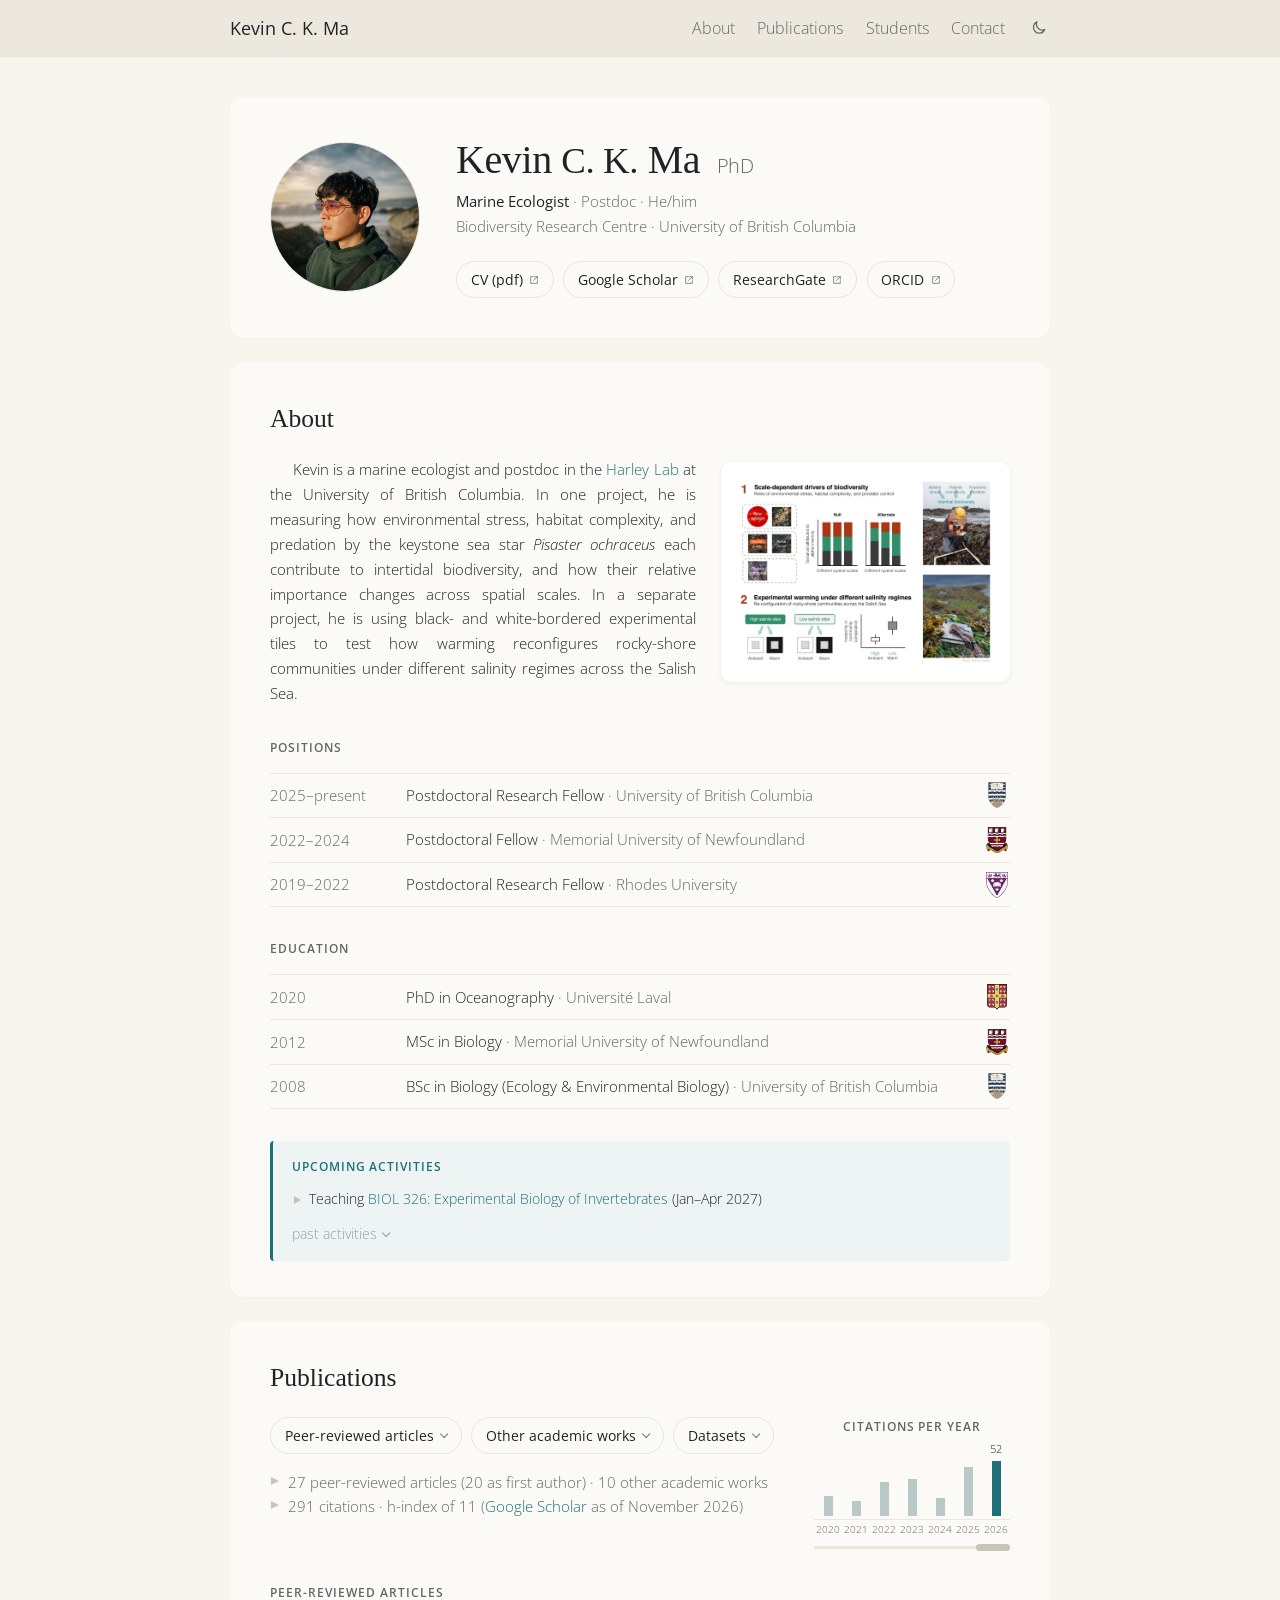
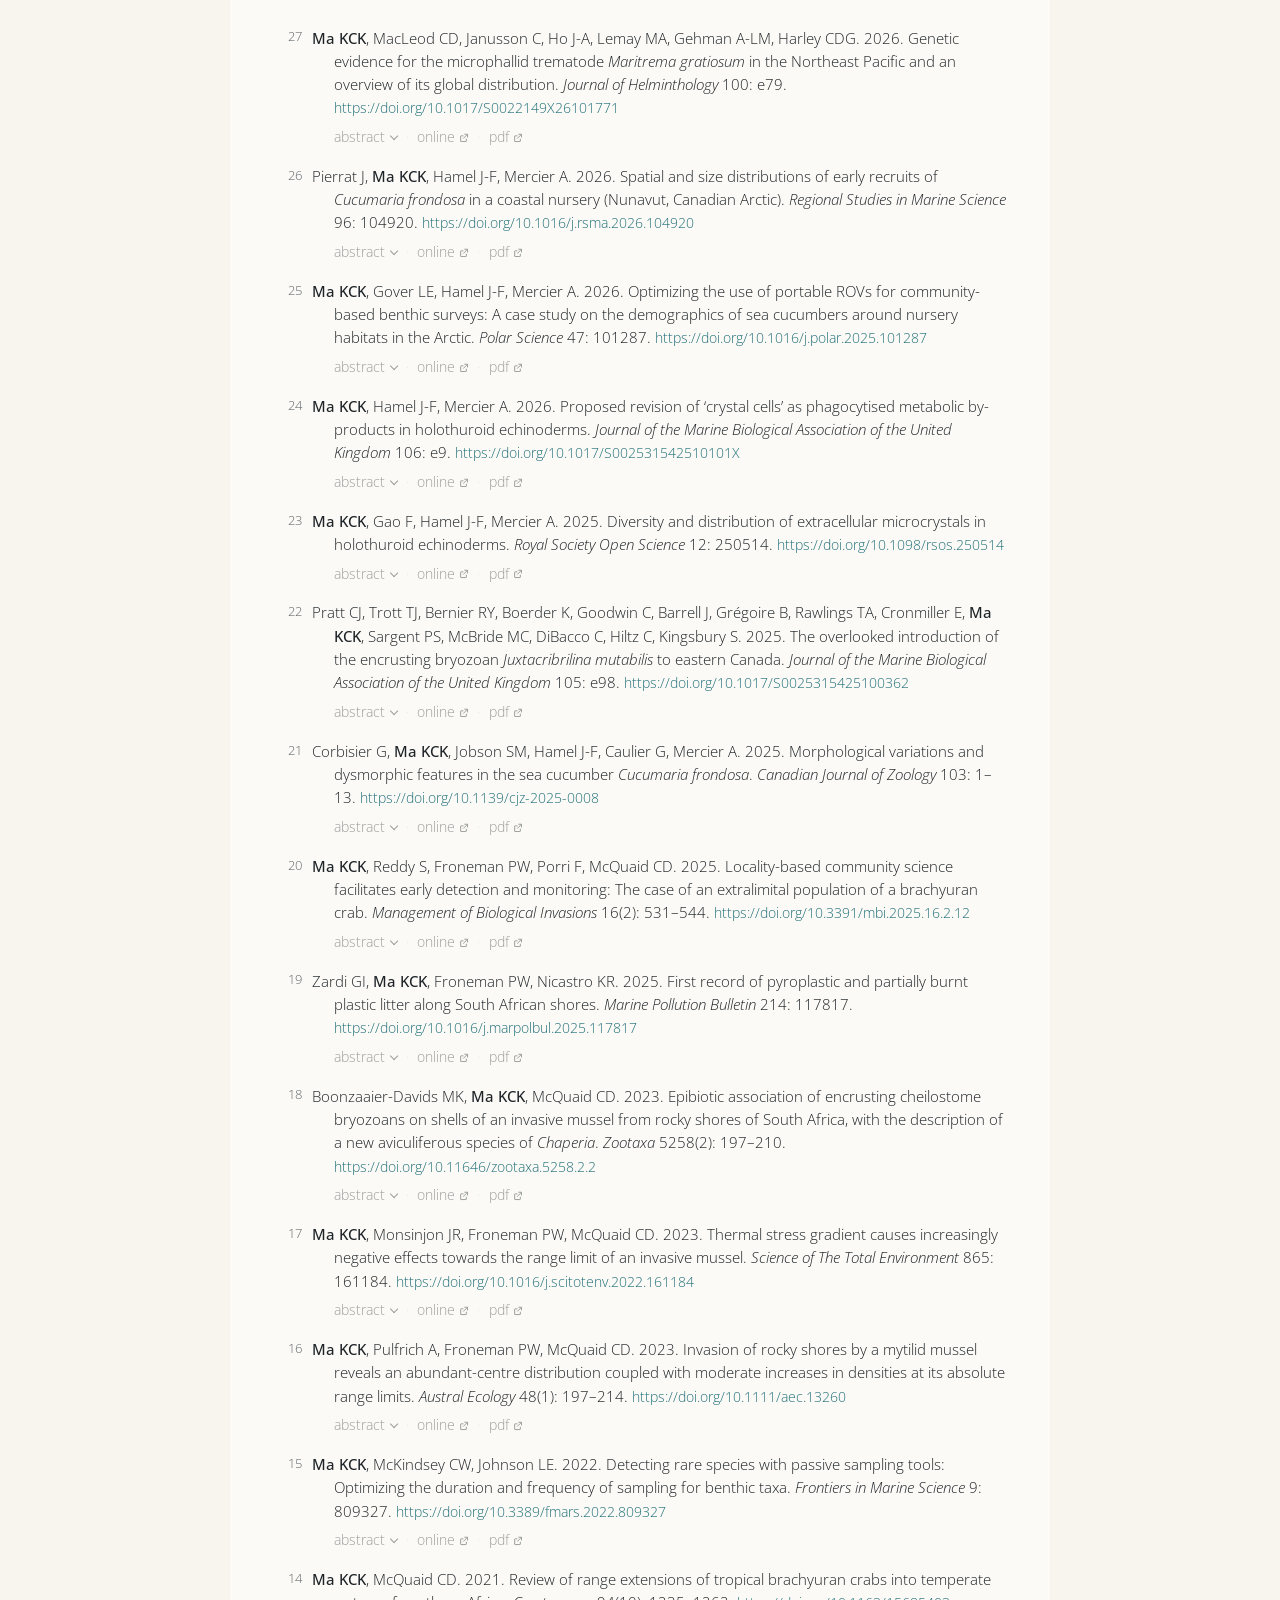
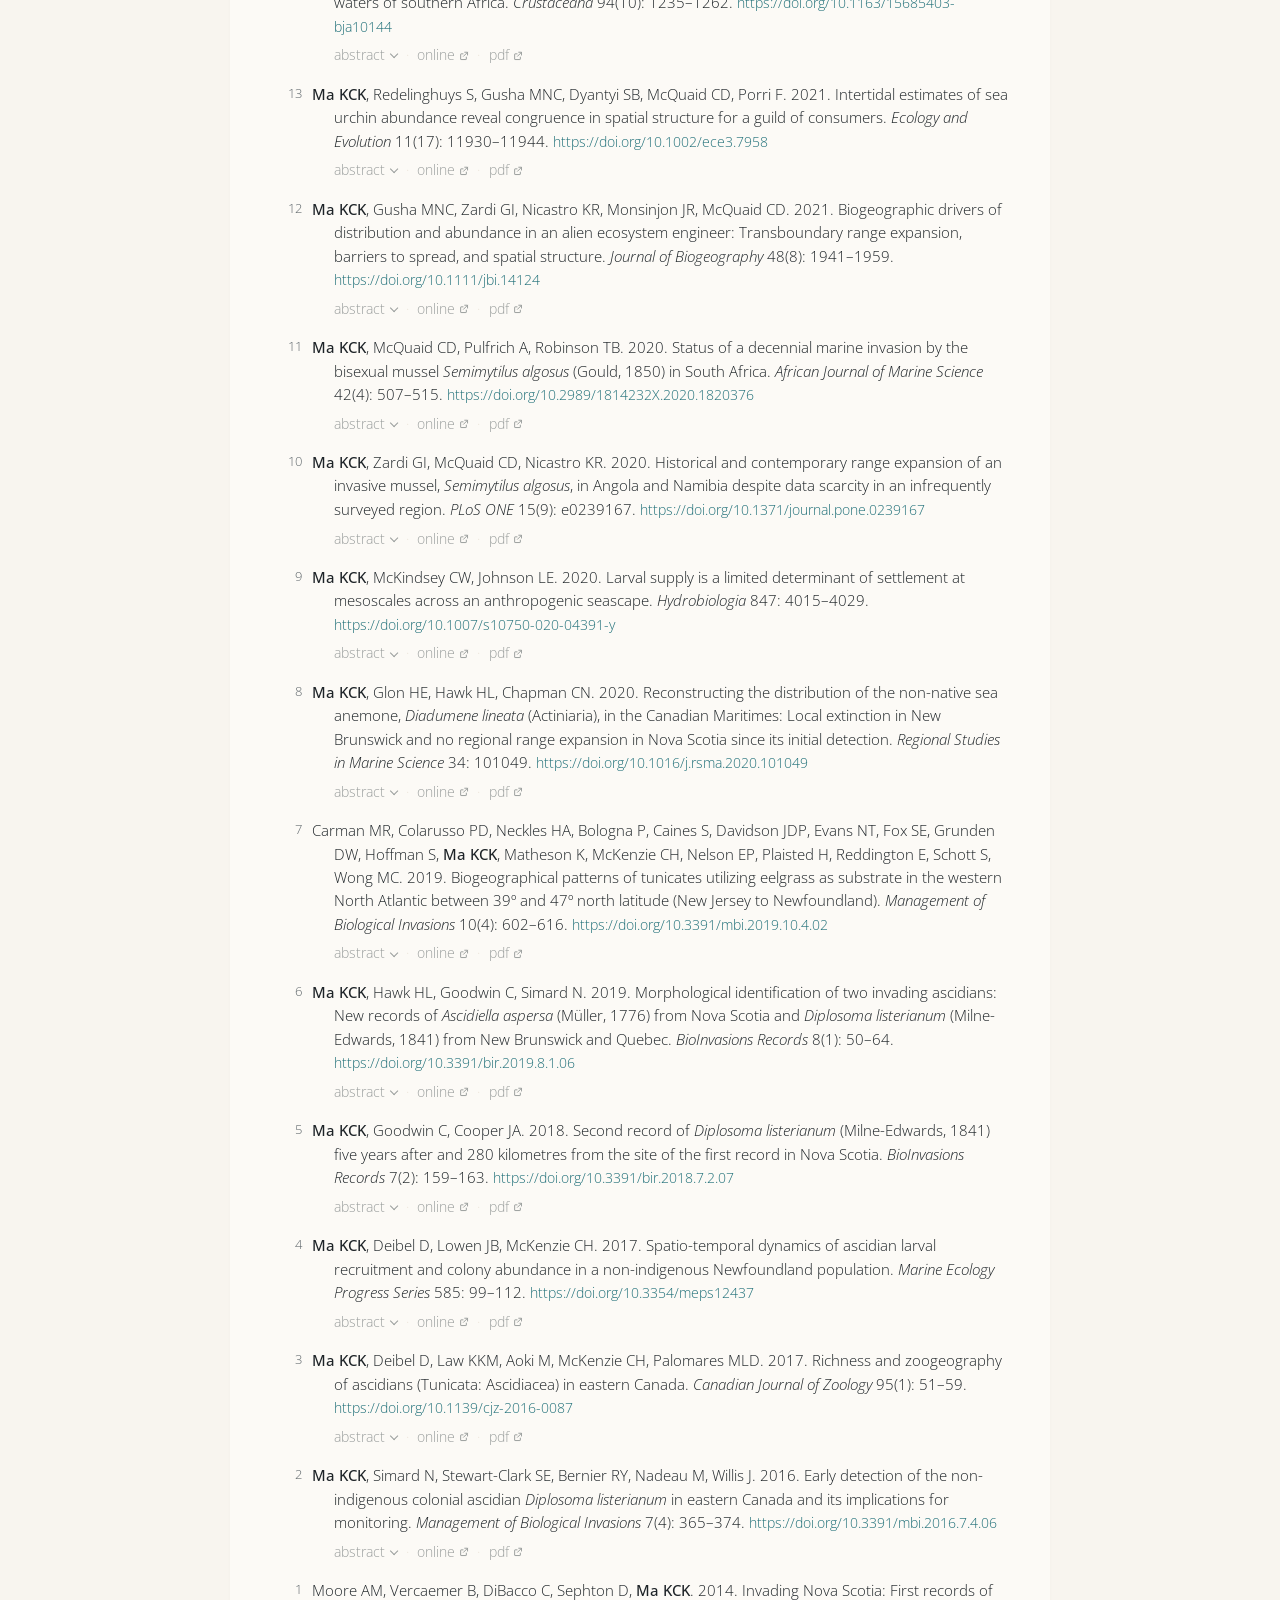
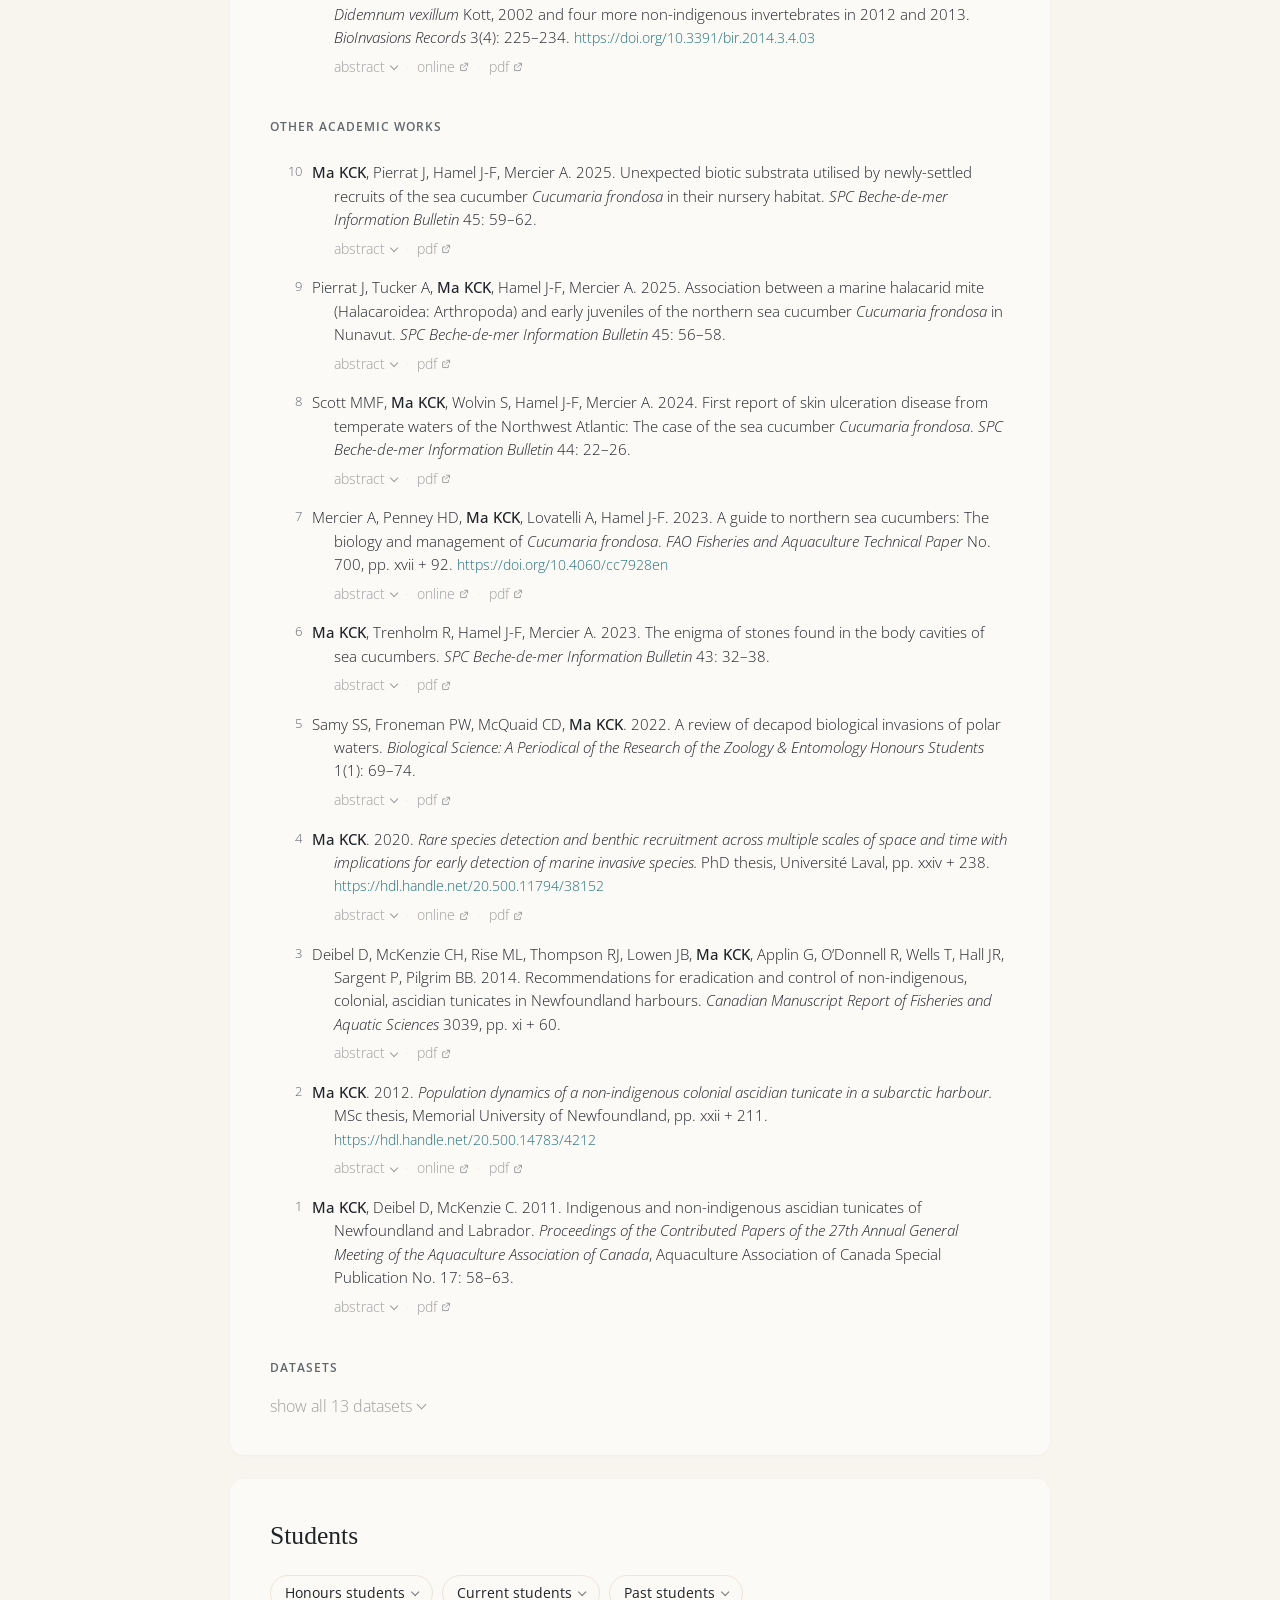
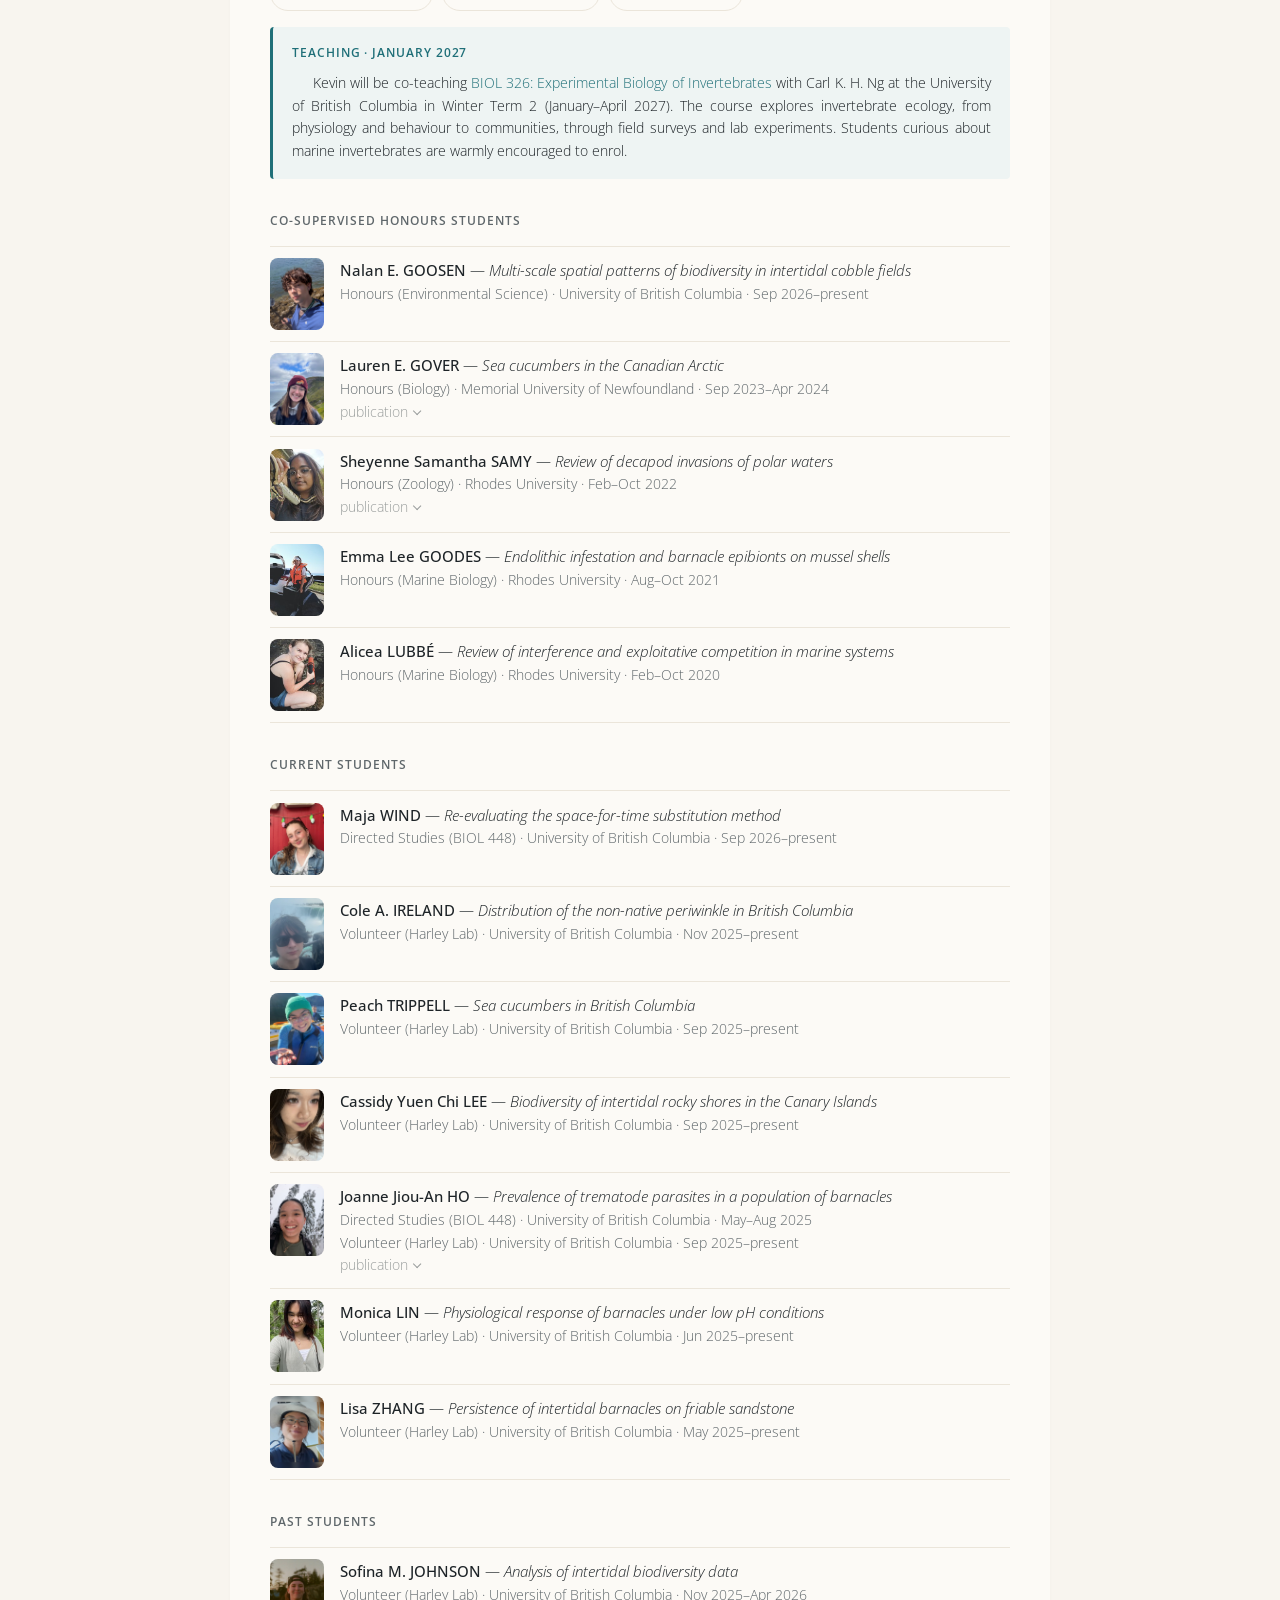
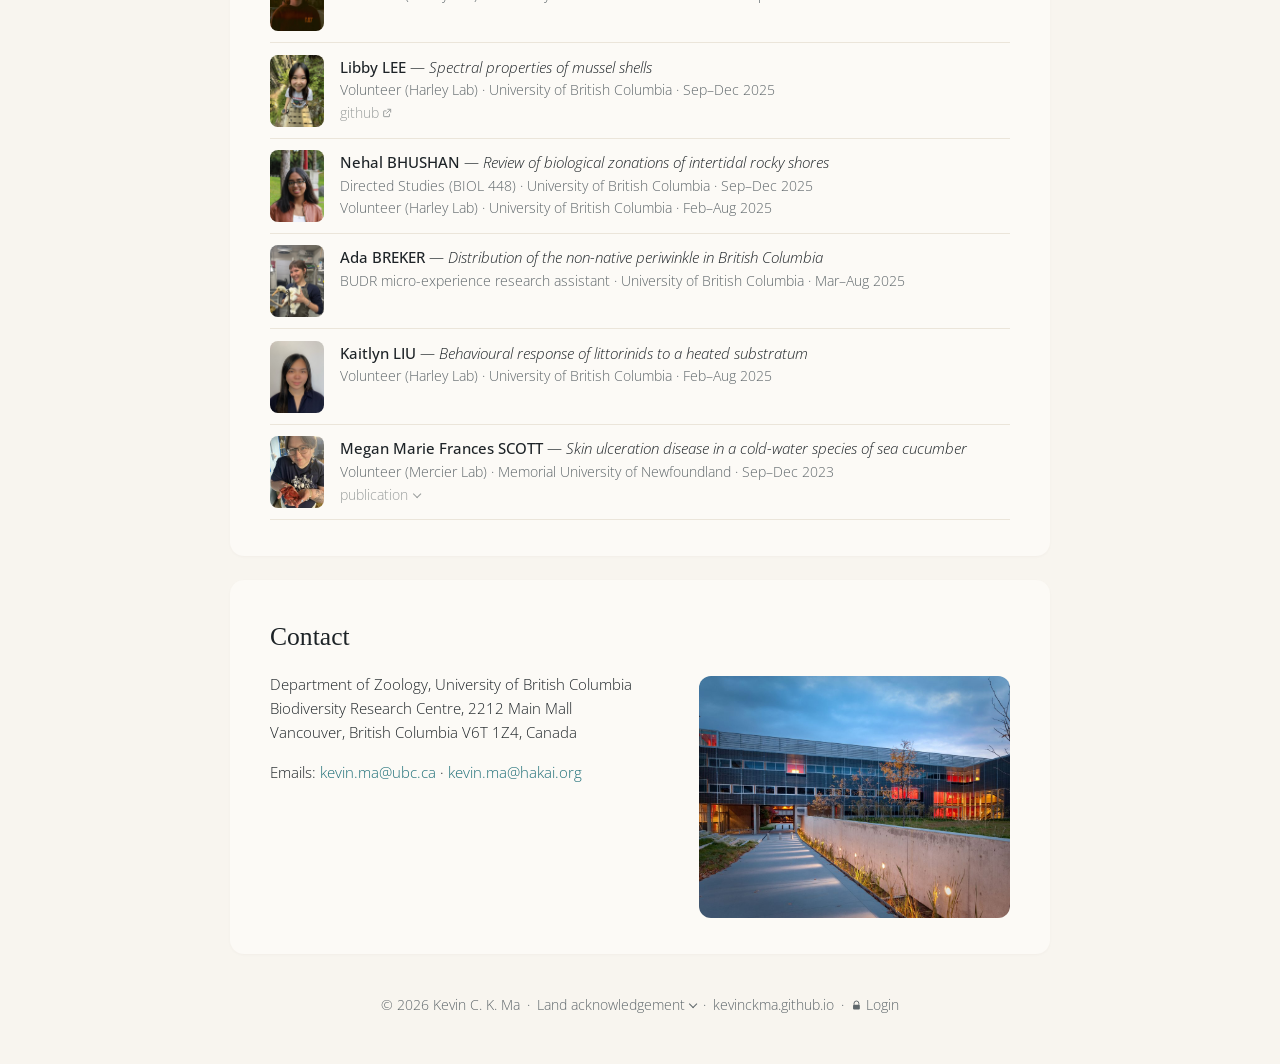
==== commit 06fd9dc4: "Website: headroom above the tallest citation bar Co-Authored-By: Claude Opus 5.5 <noreply@anthropic." ====
--- a/index.html
+++ b/index.html
@@ -455,7 +455,7 @@
       </div>
       <figure class="cites" aria-label="Citations per year on Google Scholar">
         <figcaption>Citations per year</figcaption>
-        <div class="cscroll"><div class="cinner"><div class="ccol" tabindex="0" aria-label="2013: 2 citations"><div class="cbar" style="--h:3.8%"><span class="cval">2</span></div><span class="cyr">2013</span></div><div class="ccol" tabindex="0" aria-label="2014: 3 citations"><div class="cbar" style="--h:5.8%"><span class="cval">3</span></div><span class="cyr">2014</span></div><div class="ccol" tabindex="0" aria-label="2015: 5 citations"><div class="cbar" style="--h:9.6%"><span class="cval">5</span></div><span class="cyr">2015</span></div><div class="ccol" tabindex="0" aria-label="2016: 27 citations"><div class="cbar" style="--h:51.9%"><span class="cval">27</span></div><span class="cyr">2016</span></div><div class="ccol" tabindex="0" aria-label="2017: 11 citations"><div class="cbar" style="--h:21.2%"><span class="cval">11</span></div><span class="cyr">2017</span></div><div class="ccol" tabindex="0" aria-label="2018: 10 citations"><div class="cbar" style="--h:19.2%"><span class="cval">10</span></div><span class="cyr">2018</span></div><div class="ccol" tabindex="0" aria-label="2019: 14 citations"><div class="cbar" style="--h:26.9%"><span class="cval">14</span></div><span class="cyr">2019</span></div><div class="ccol" tabindex="0" aria-label="2020: 19 citations"><div class="cbar" style="--h:36.5%"><span class="cval">19</span></div><span class="cyr">2020</span></div><div class="ccol" tabindex="0" aria-label="2021: 14 citations"><div class="cbar" style="--h:26.9%"><span class="cval">14</span></div><span class="cyr">2021</span></div><div class="ccol" tabindex="0" aria-label="2022: 32 citations"><div class="cbar" style="--h:61.5%"><span class="cval">32</span></div><span class="cyr">2022</span></div><div class="ccol" tabindex="0" aria-label="2023: 35 citations"><div class="cbar" style="--h:67.3%"><span class="cval">35</span></div><span class="cyr">2023</span></div><div class="ccol" tabindex="0" aria-label="2024: 17 citations"><div class="cbar" style="--h:32.7%"><span class="cval">17</span></div><span class="cyr">2024</span></div><div class="ccol" tabindex="0" aria-label="2025: 46 citations"><div class="cbar" style="--h:88.5%"><span class="cval">46</span></div><span class="cyr">2025</span></div><div class="ccol active" tabindex="0" aria-label="2026: 52 citations"><div class="cbar" style="--h:100.0%"><span class="cval">52</span></div><span class="cyr">2026</span></div></div></div>
+        <div class="cscroll"><div class="cinner"><div class="ccol" tabindex="0" aria-label="2013: 2 citations"><div class="cbar" style="--h:3.5%"><span class="cval">2</span></div><span class="cyr">2013</span></div><div class="ccol" tabindex="0" aria-label="2014: 3 citations"><div class="cbar" style="--h:5.3%"><span class="cval">3</span></div><span class="cyr">2014</span></div><div class="ccol" tabindex="0" aria-label="2015: 5 citations"><div class="cbar" style="--h:8.8%"><span class="cval">5</span></div><span class="cyr">2015</span></div><div class="ccol" tabindex="0" aria-label="2016: 27 citations"><div class="cbar" style="--h:47.8%"><span class="cval">27</span></div><span class="cyr">2016</span></div><div class="ccol" tabindex="0" aria-label="2017: 11 citations"><div class="cbar" style="--h:19.5%"><span class="cval">11</span></div><span class="cyr">2017</span></div><div class="ccol" tabindex="0" aria-label="2018: 10 citations"><div class="cbar" style="--h:17.7%"><span class="cval">10</span></div><span class="cyr">2018</span></div><div class="ccol" tabindex="0" aria-label="2019: 14 citations"><div class="cbar" style="--h:24.8%"><span class="cval">14</span></div><span class="cyr">2019</span></div><div class="ccol" tabindex="0" aria-label="2020: 19 citations"><div class="cbar" style="--h:33.6%"><span class="cval">19</span></div><span class="cyr">2020</span></div><div class="ccol" tabindex="0" aria-label="2021: 14 citations"><div class="cbar" style="--h:24.8%"><span class="cval">14</span></div><span class="cyr">2021</span></div><div class="ccol" tabindex="0" aria-label="2022: 32 citations"><div class="cbar" style="--h:56.6%"><span class="cval">32</span></div><span class="cyr">2022</span></div><div class="ccol" tabindex="0" aria-label="2023: 35 citations"><div class="cbar" style="--h:61.9%"><span class="cval">35</span></div><span class="cyr">2023</span></div><div class="ccol" tabindex="0" aria-label="2024: 17 citations"><div class="cbar" style="--h:30.1%"><span class="cval">17</span></div><span class="cyr">2024</span></div><div class="ccol" tabindex="0" aria-label="2025: 46 citations"><div class="cbar" style="--h:81.4%"><span class="cval">46</span></div><span class="cyr">2025</span></div><div class="ccol active" tabindex="0" aria-label="2026: 52 citations"><div class="cbar" style="--h:92.0%"><span class="cval">52</span></div><span class="cyr">2026</span></div></div></div>
       <input class="cslider" type="range" min="0" max="100" value="100" aria-label="Scroll citation years">
       </figure>
     </div>
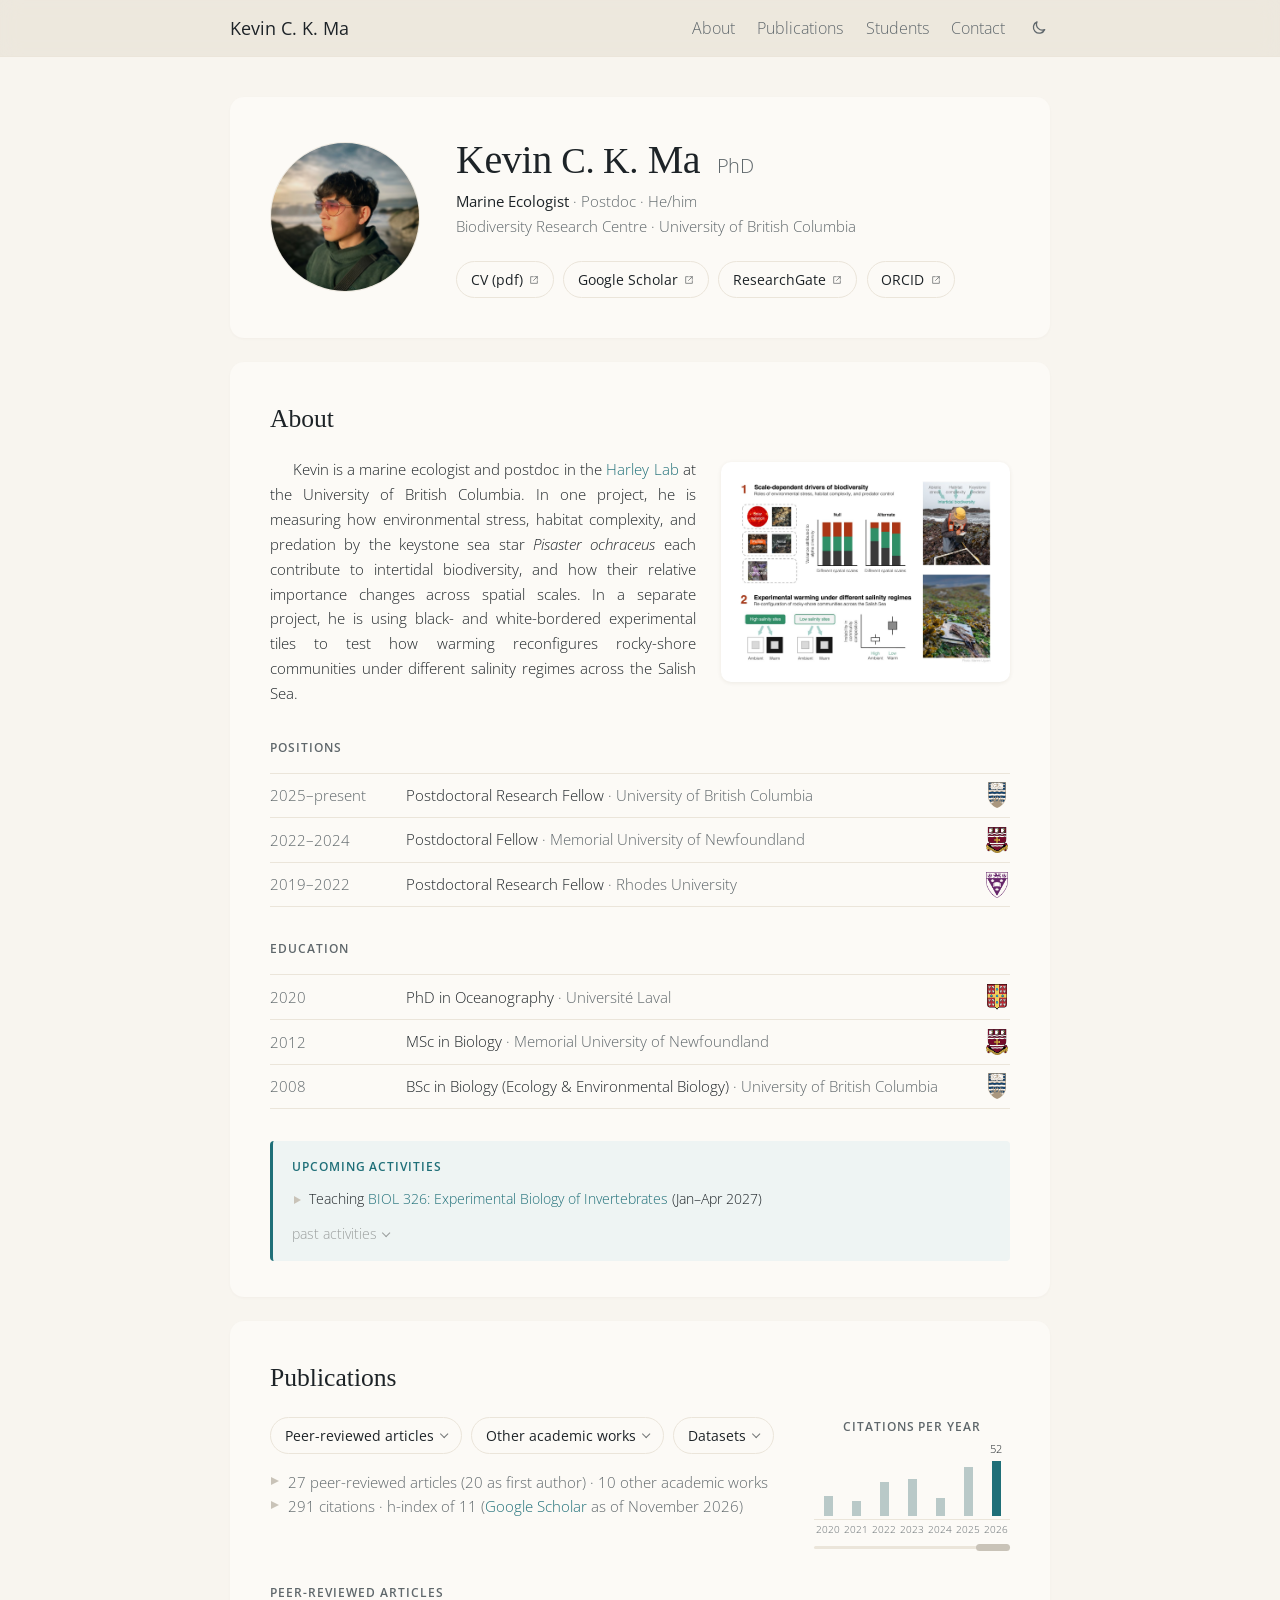
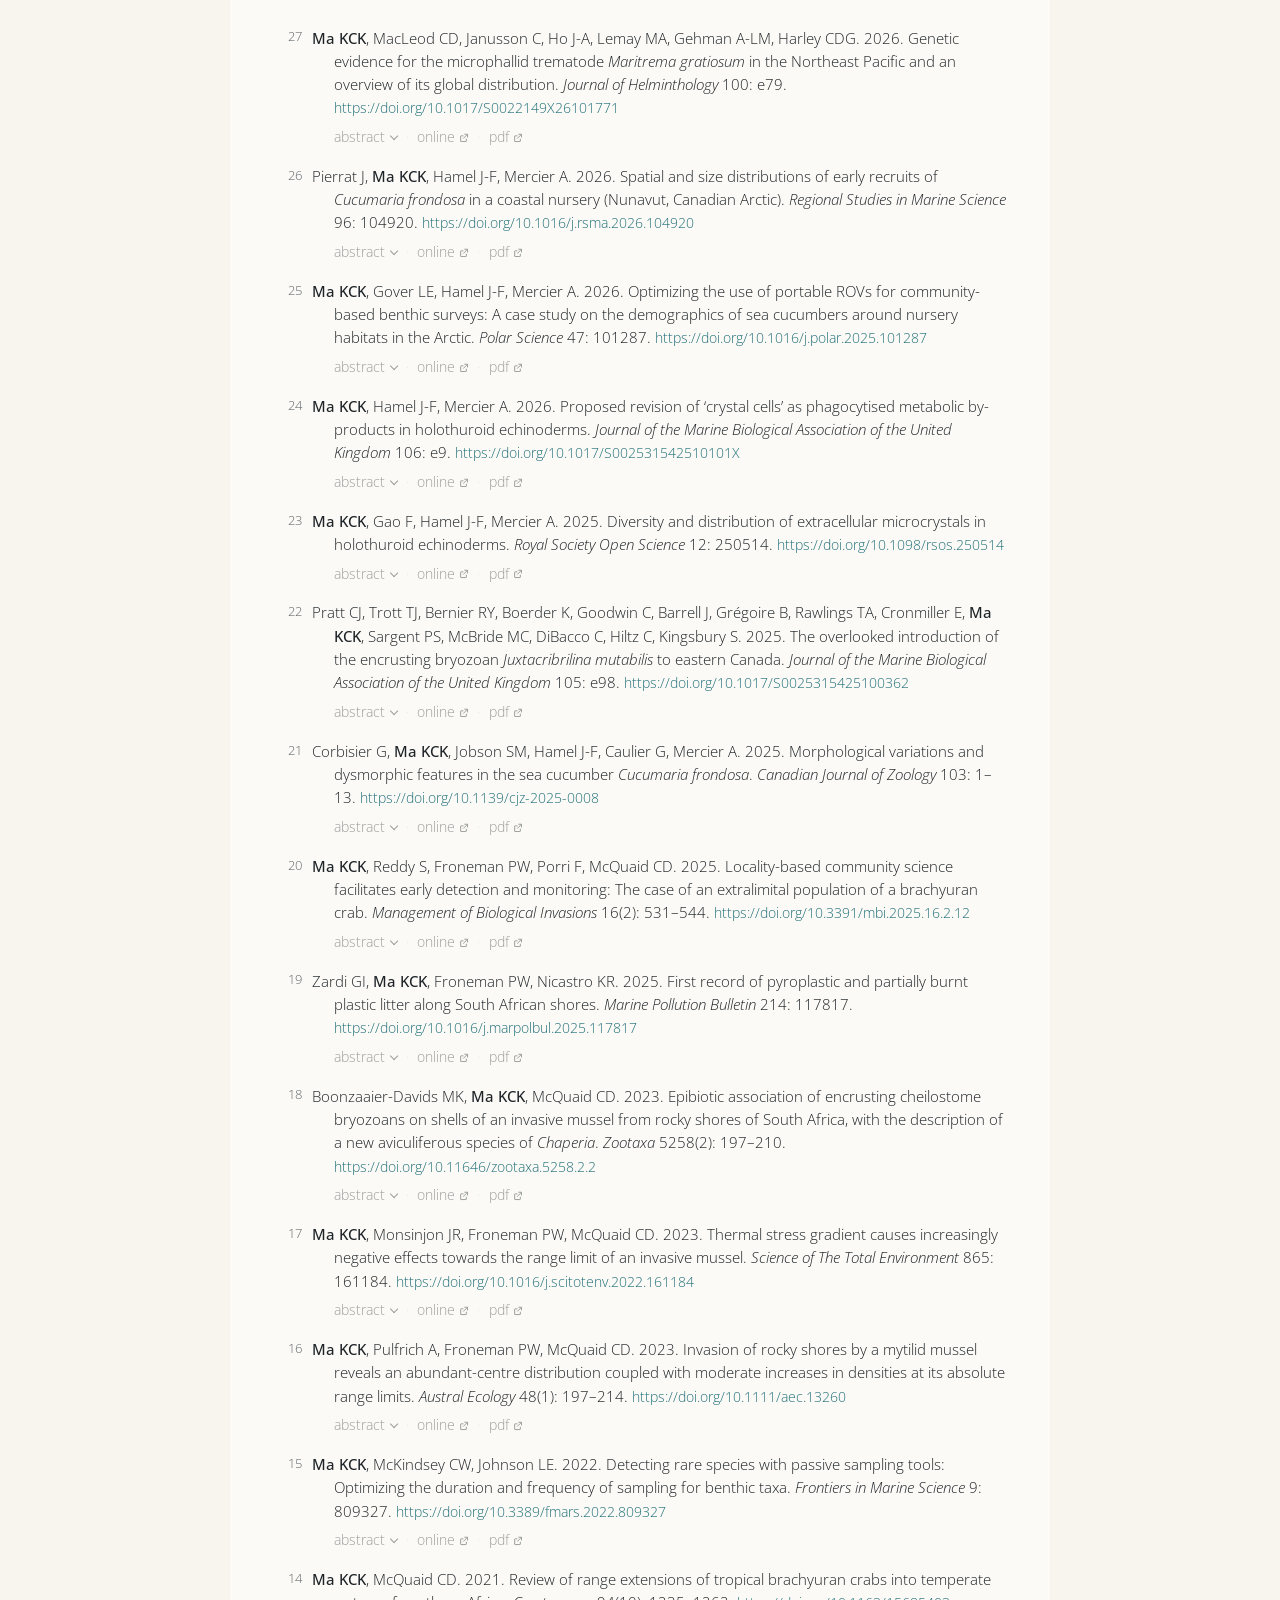
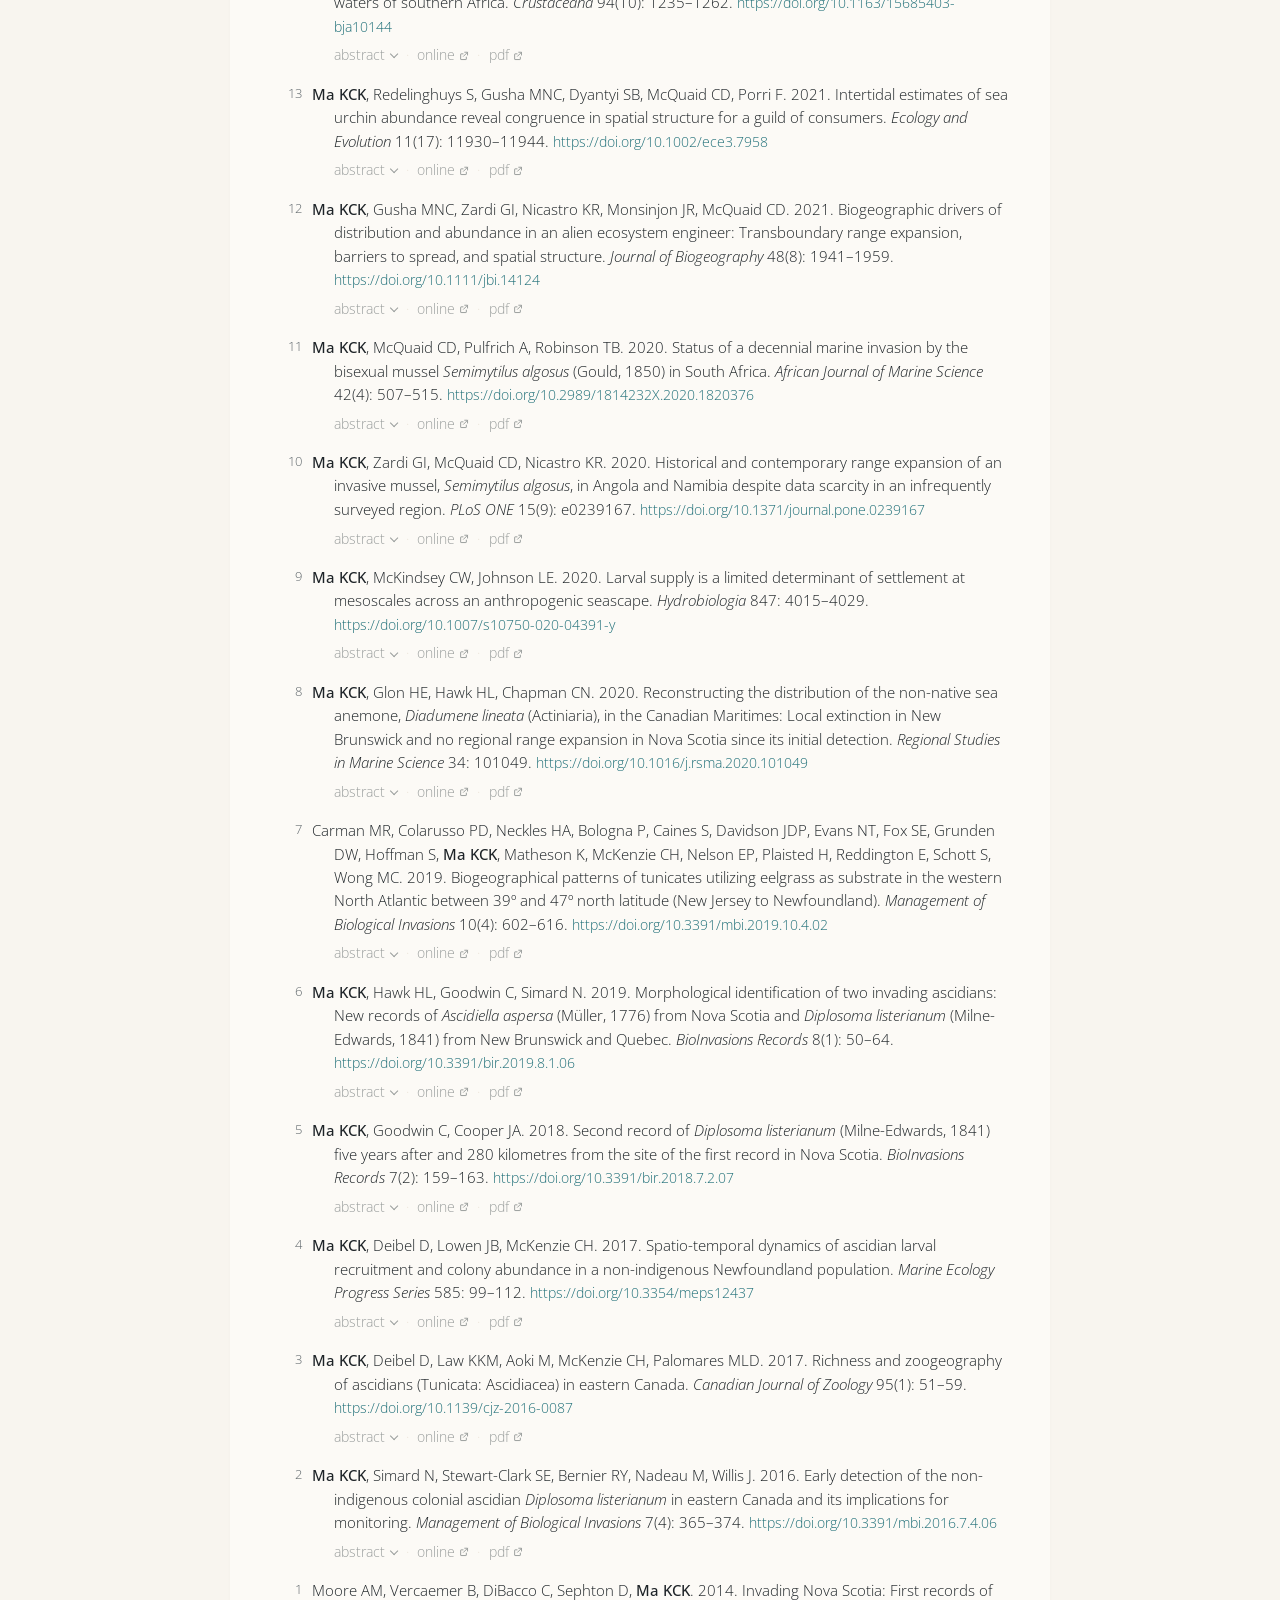
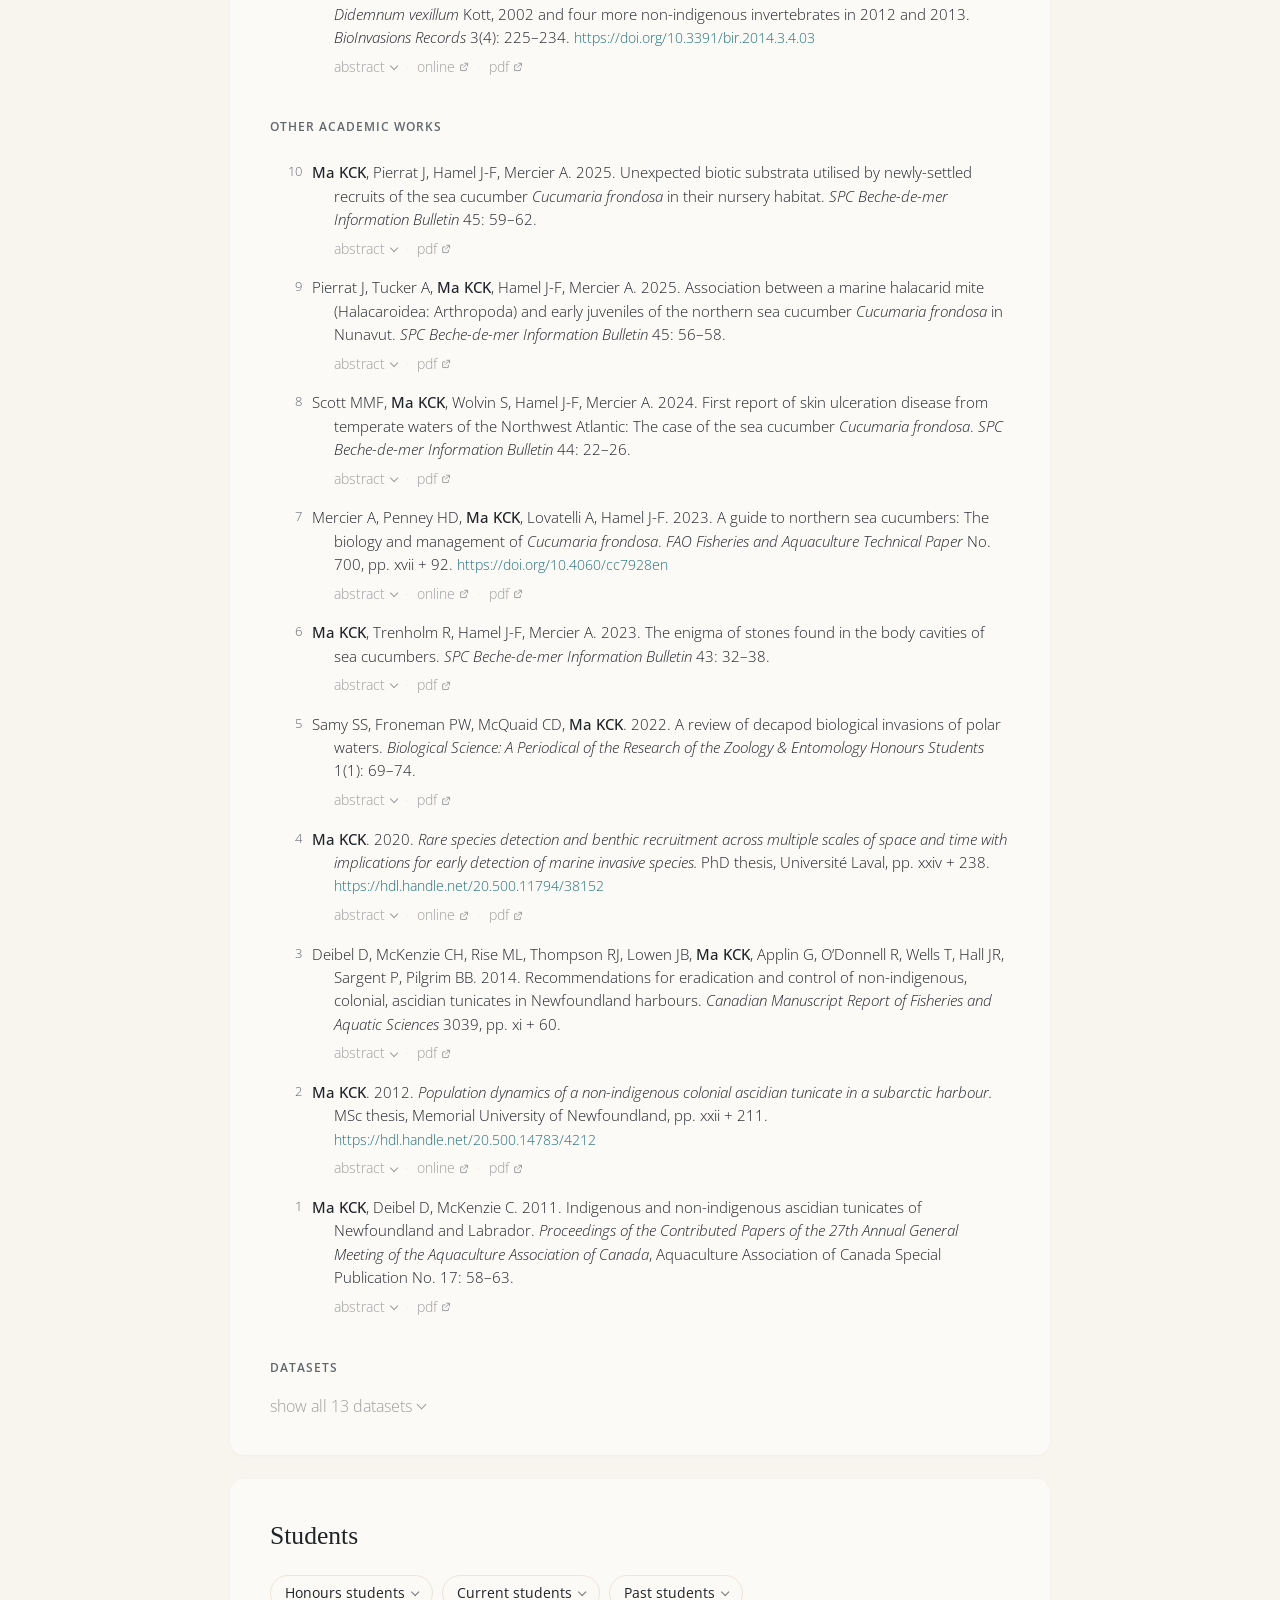
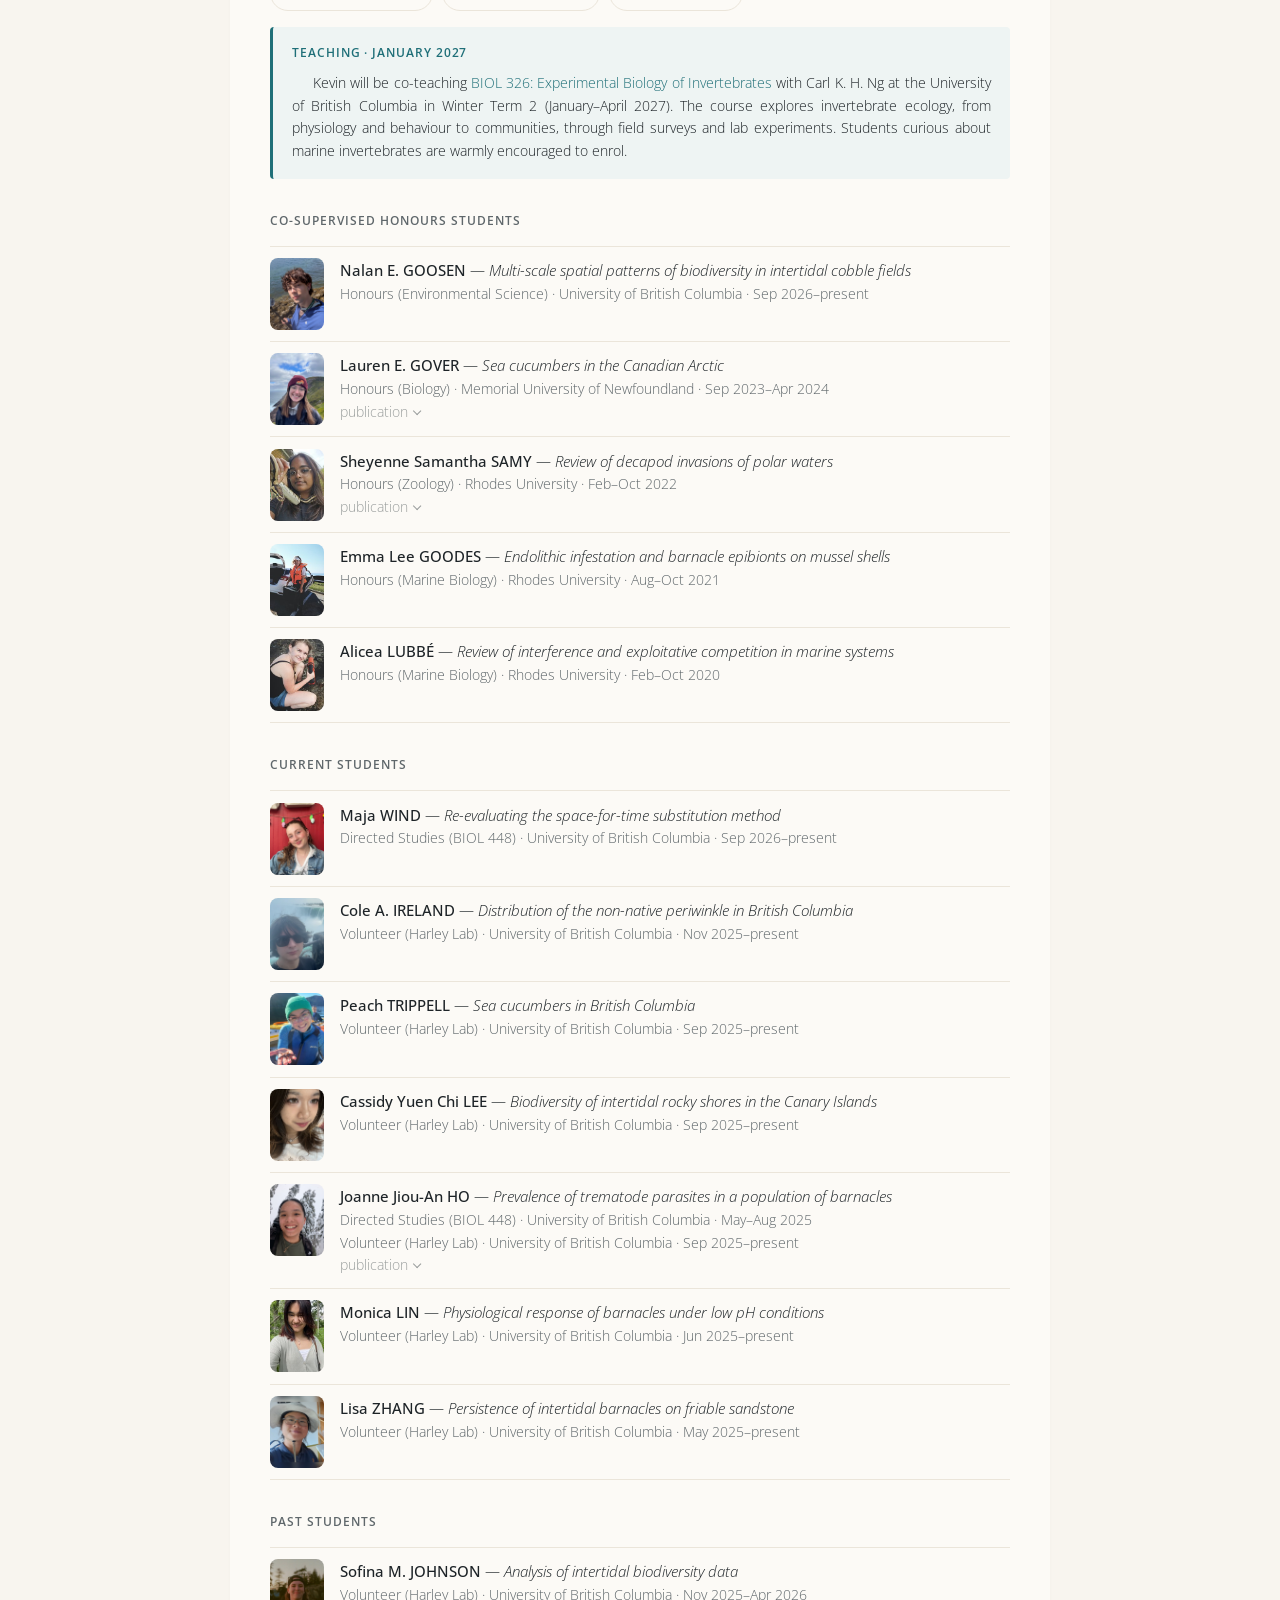
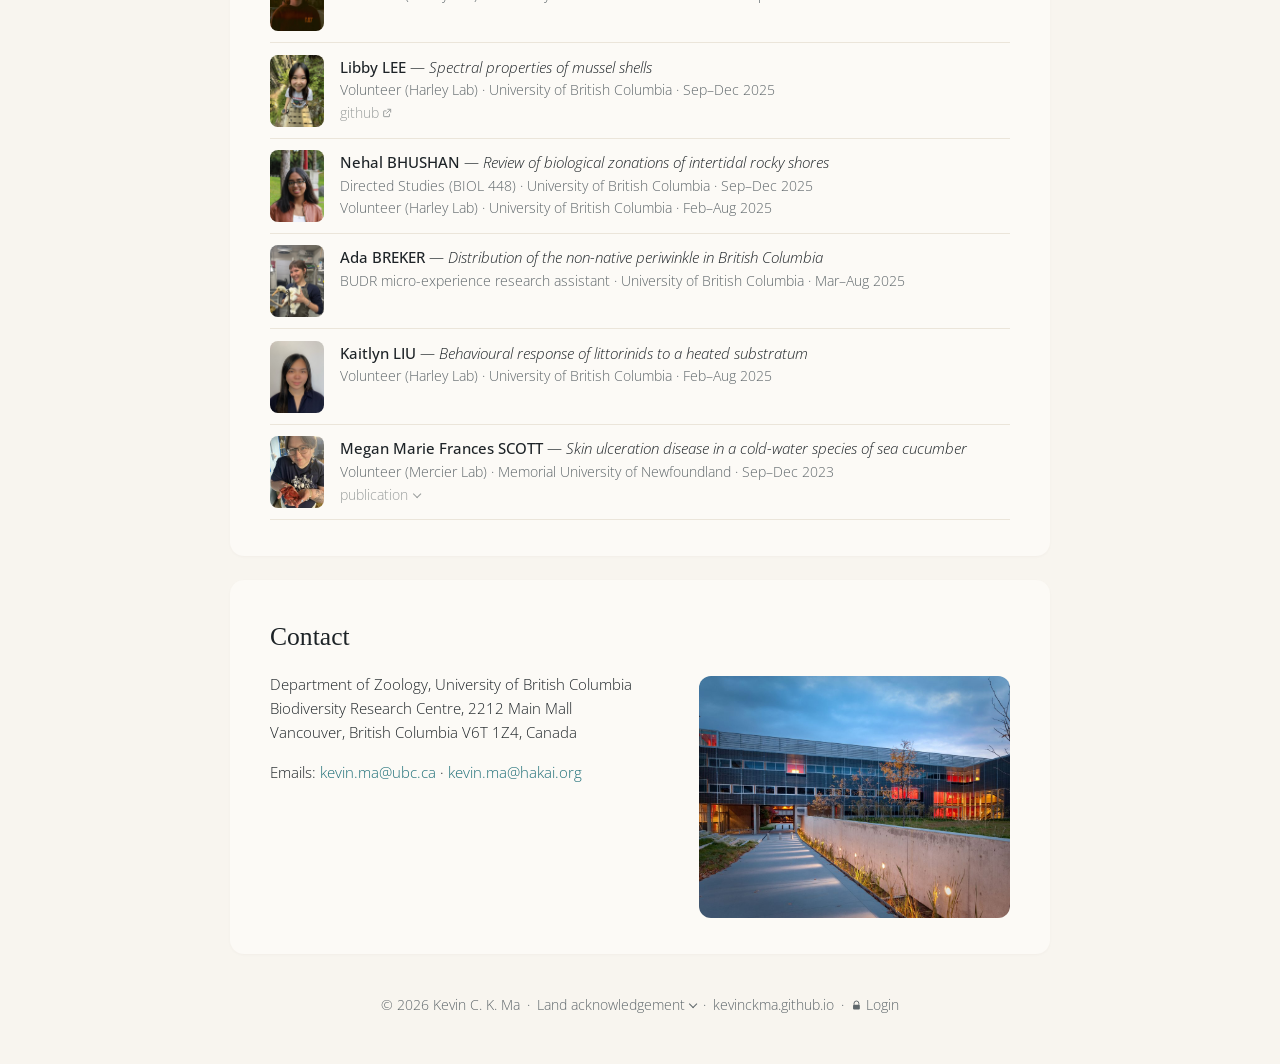
==== commit c0d446ae: "Website: higher-quality profile photo Co-Authored-By: Claude Opus 5.5 <noreply@anthropic.com> Claude" ====
--- a/index.html
+++ b/index.html
@@ -382,7 +382,7 @@
 
 <main>
   <header class="intro">
-    <img class="photo" src="images/profile.jpg?v=2026-11-17" alt="Kevin C. K. Ma">
+    <img class="photo" src="images/profile.jpg?v=2026-11-17b" alt="Kevin C. K. Ma">
     <div>
       <h1>Kevin <span class="initials">C. K.</span> Ma <a class="cred" href="research/">PhD</a></h1>
       <p class="role"><strong>Marine Ecologist</strong> · Postdoc · He/him<br>Biodiversity Research Centre · University of British Columbia</p>
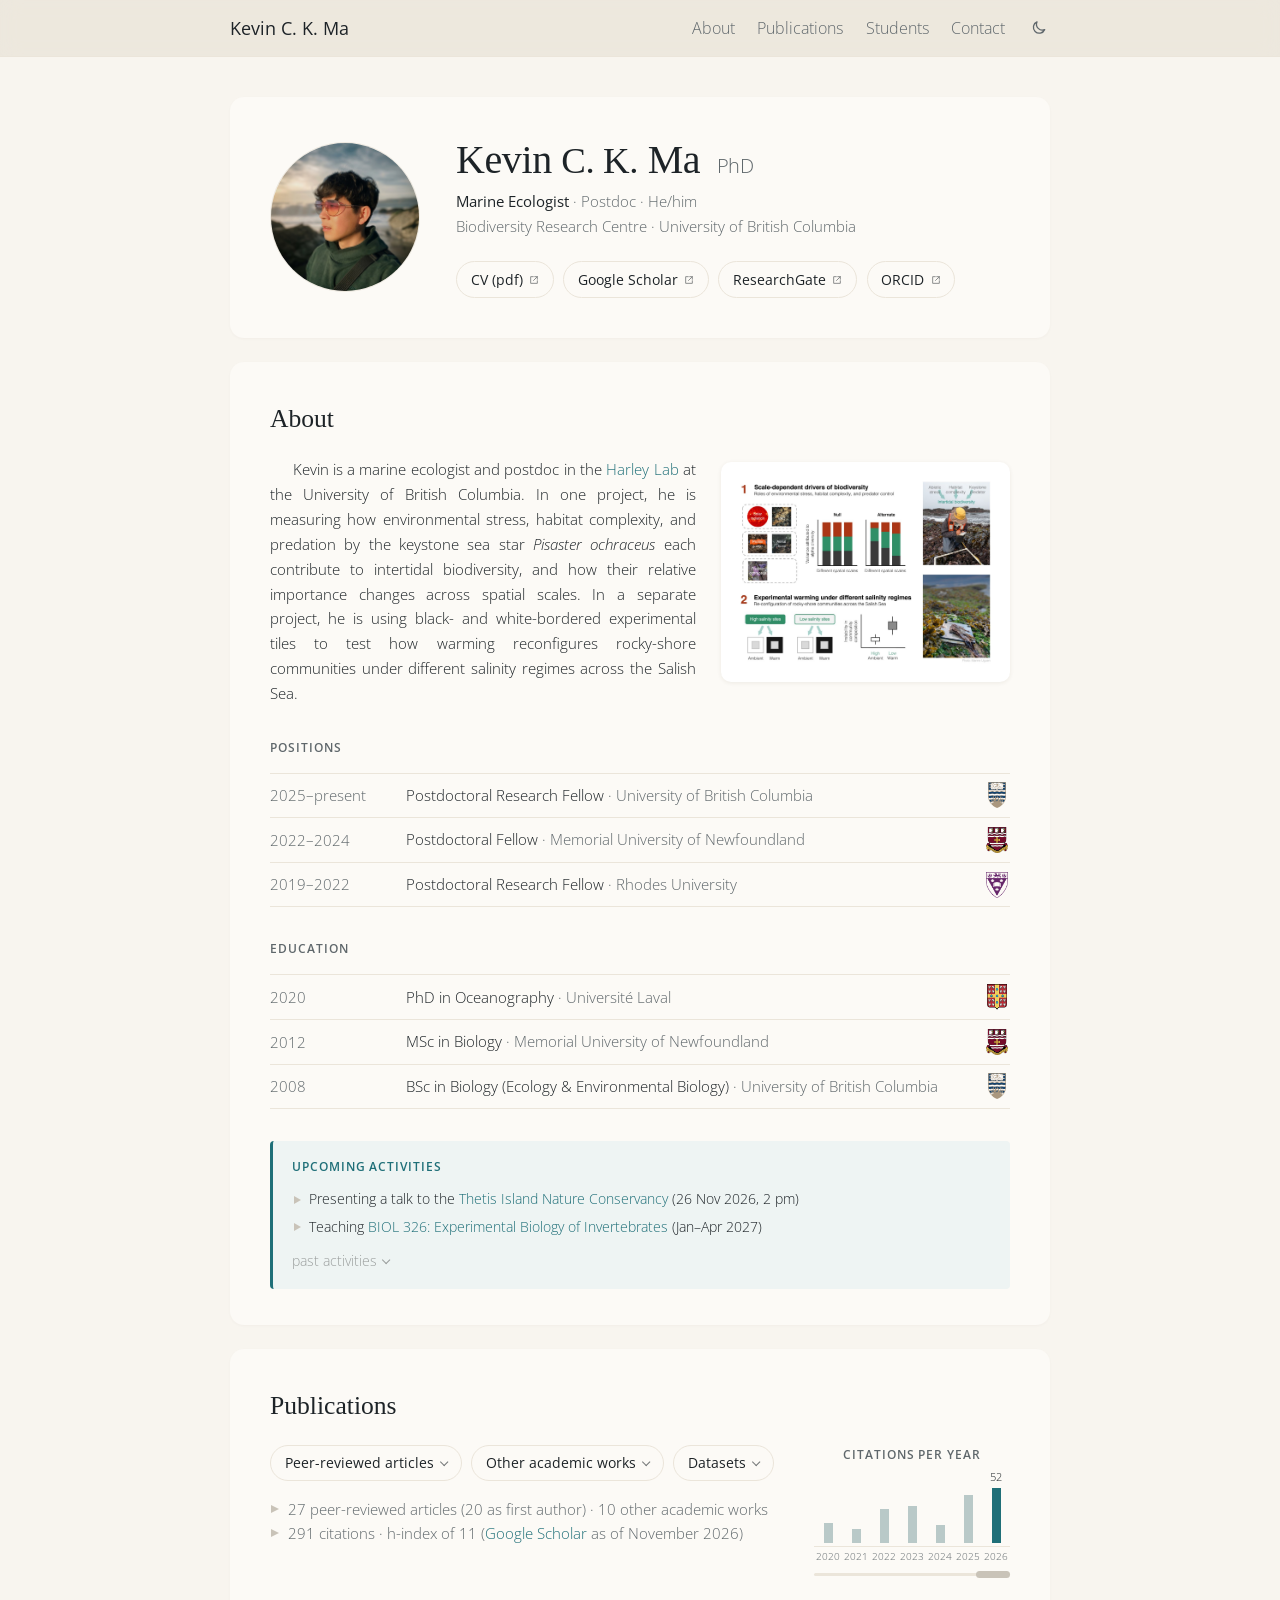
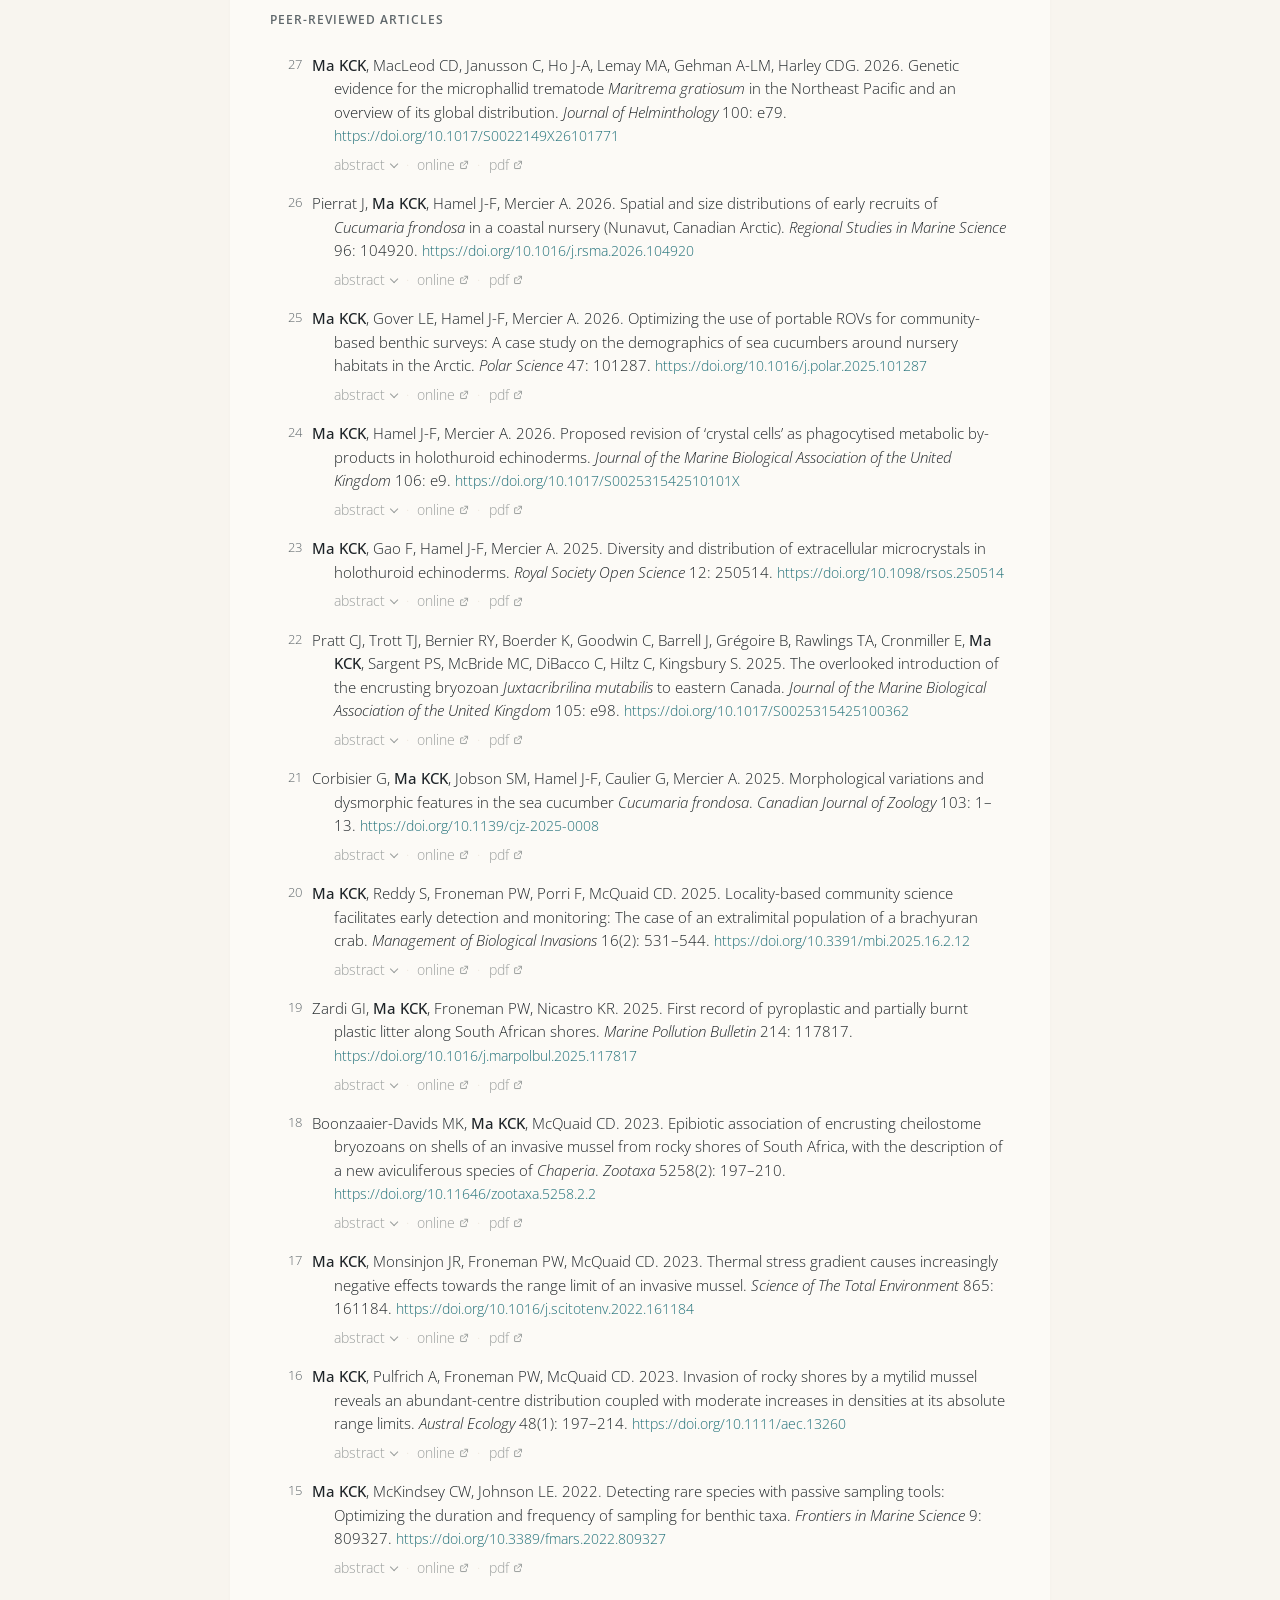
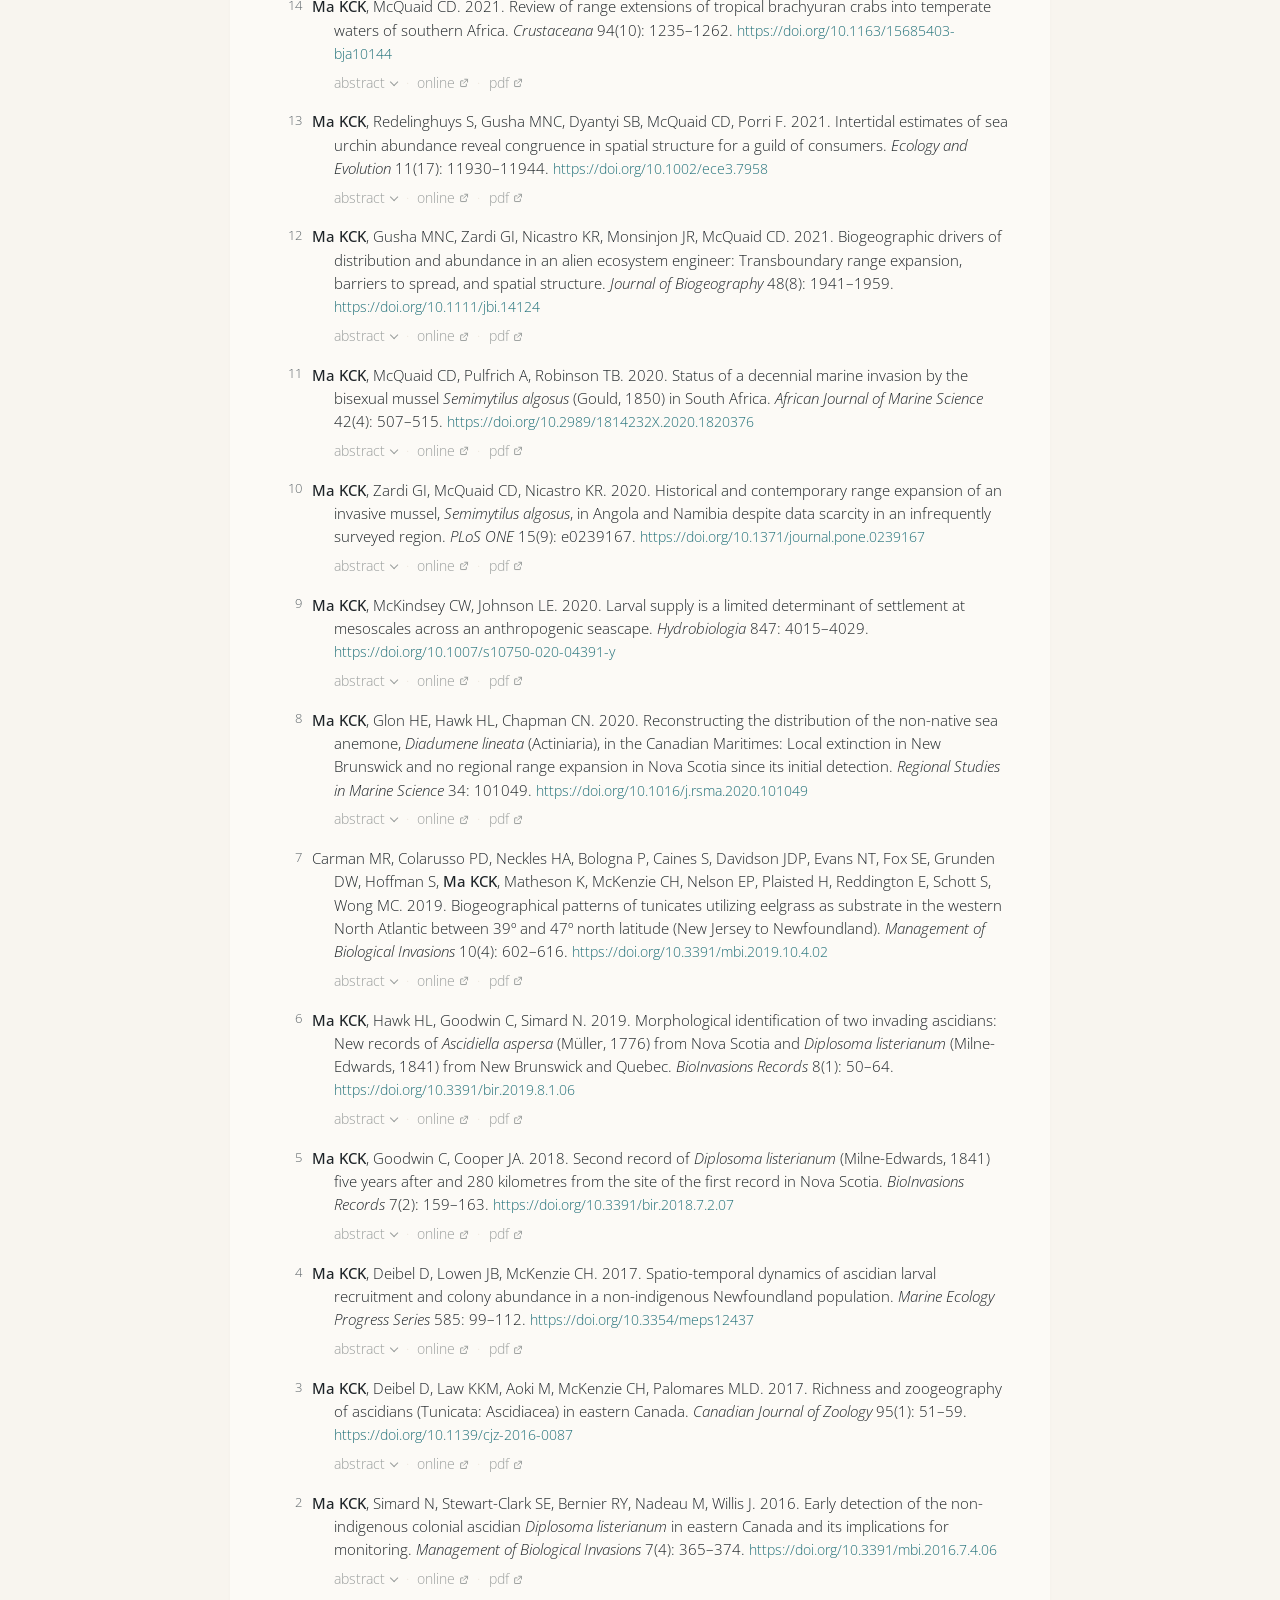
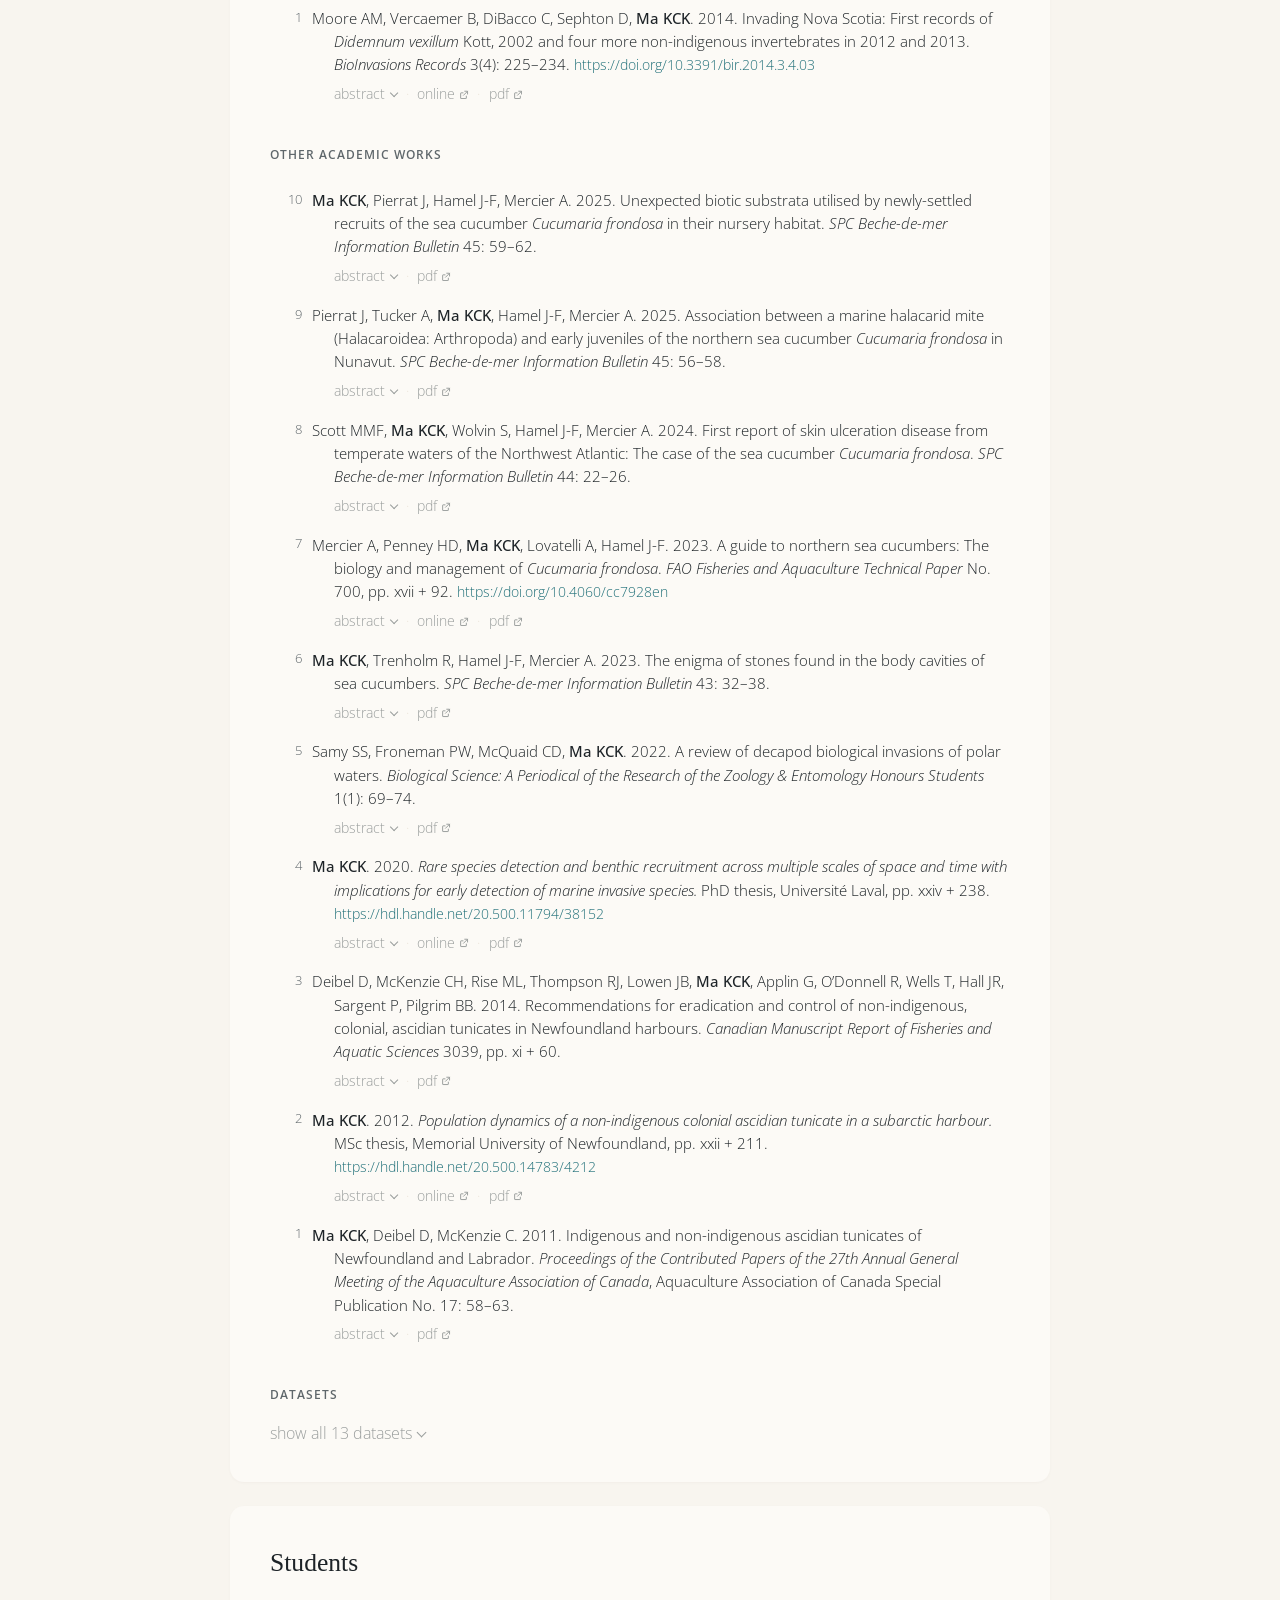
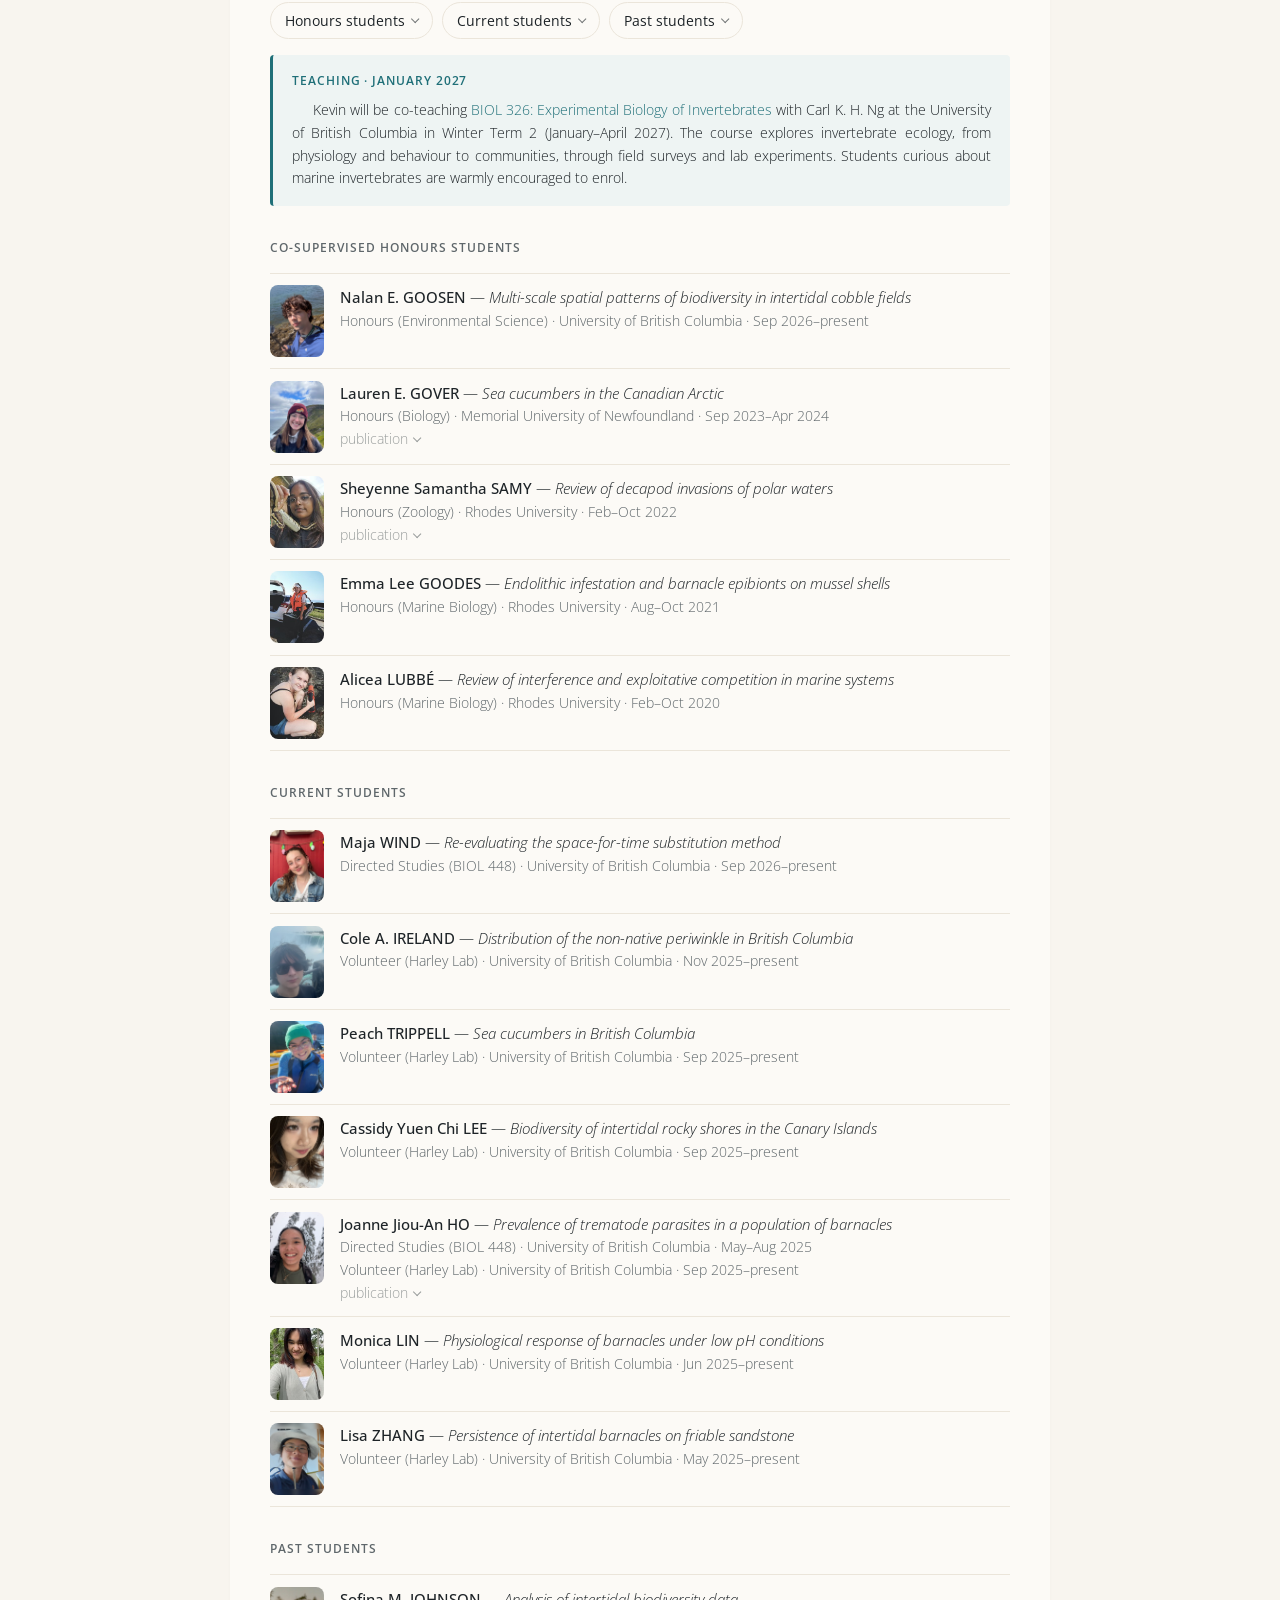
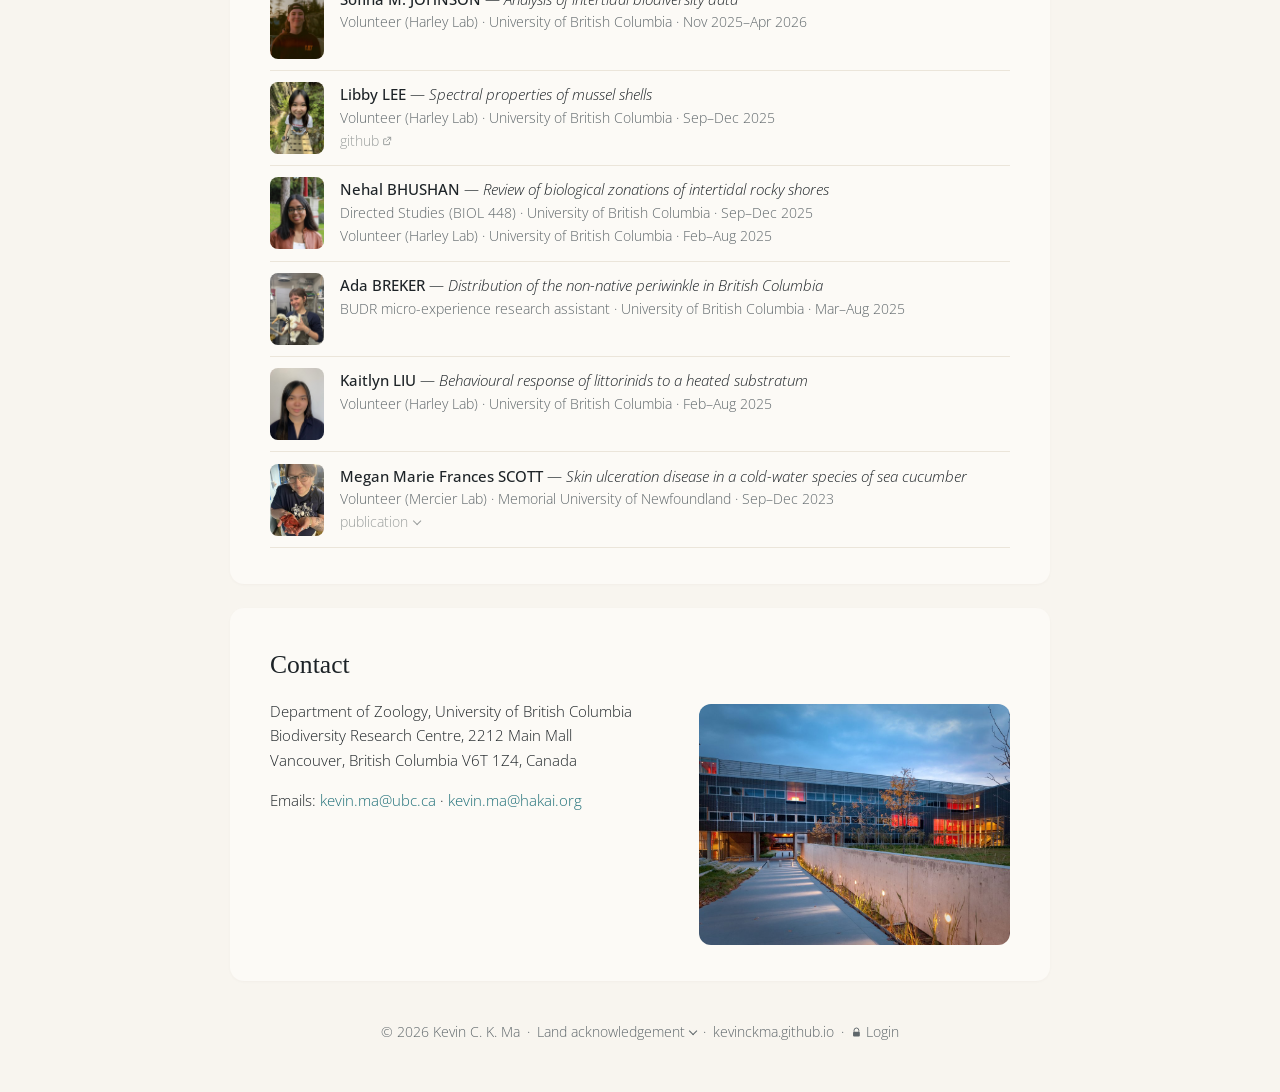
==== commit d8c5e3bf: "Add Thetis Island Nature Conservancy talk to upcoming activities Co-Authored-By: Claude Opus 5.5 <no" ====
--- a/index.html
+++ b/index.html
@@ -419,6 +419,7 @@
     <div class="callout announce announce-list">
       <span class="announce-label">Upcoming activities</span>
       <ul>
+        <li><span class="atext">Presenting a talk to the <a href="https://www.thetisislandnatureconservancy.org/" target="_blank" rel="noopener">Thetis Island Nature Conservancy</a> (26&nbsp;Nov&nbsp;2026, 2&nbsp;pm)</span></li>
         <li><span class="atext">Teaching <a href="https://biol326.wordpress.com" target="_blank" rel="noopener">BIOL 326: Experimental Biology of Invertebrates</a> (Jan–Apr 2027)</span></li>
       </ul>
       <button class="abs-toggle past-toggle" type="button" aria-expanded="false">past activities</button>
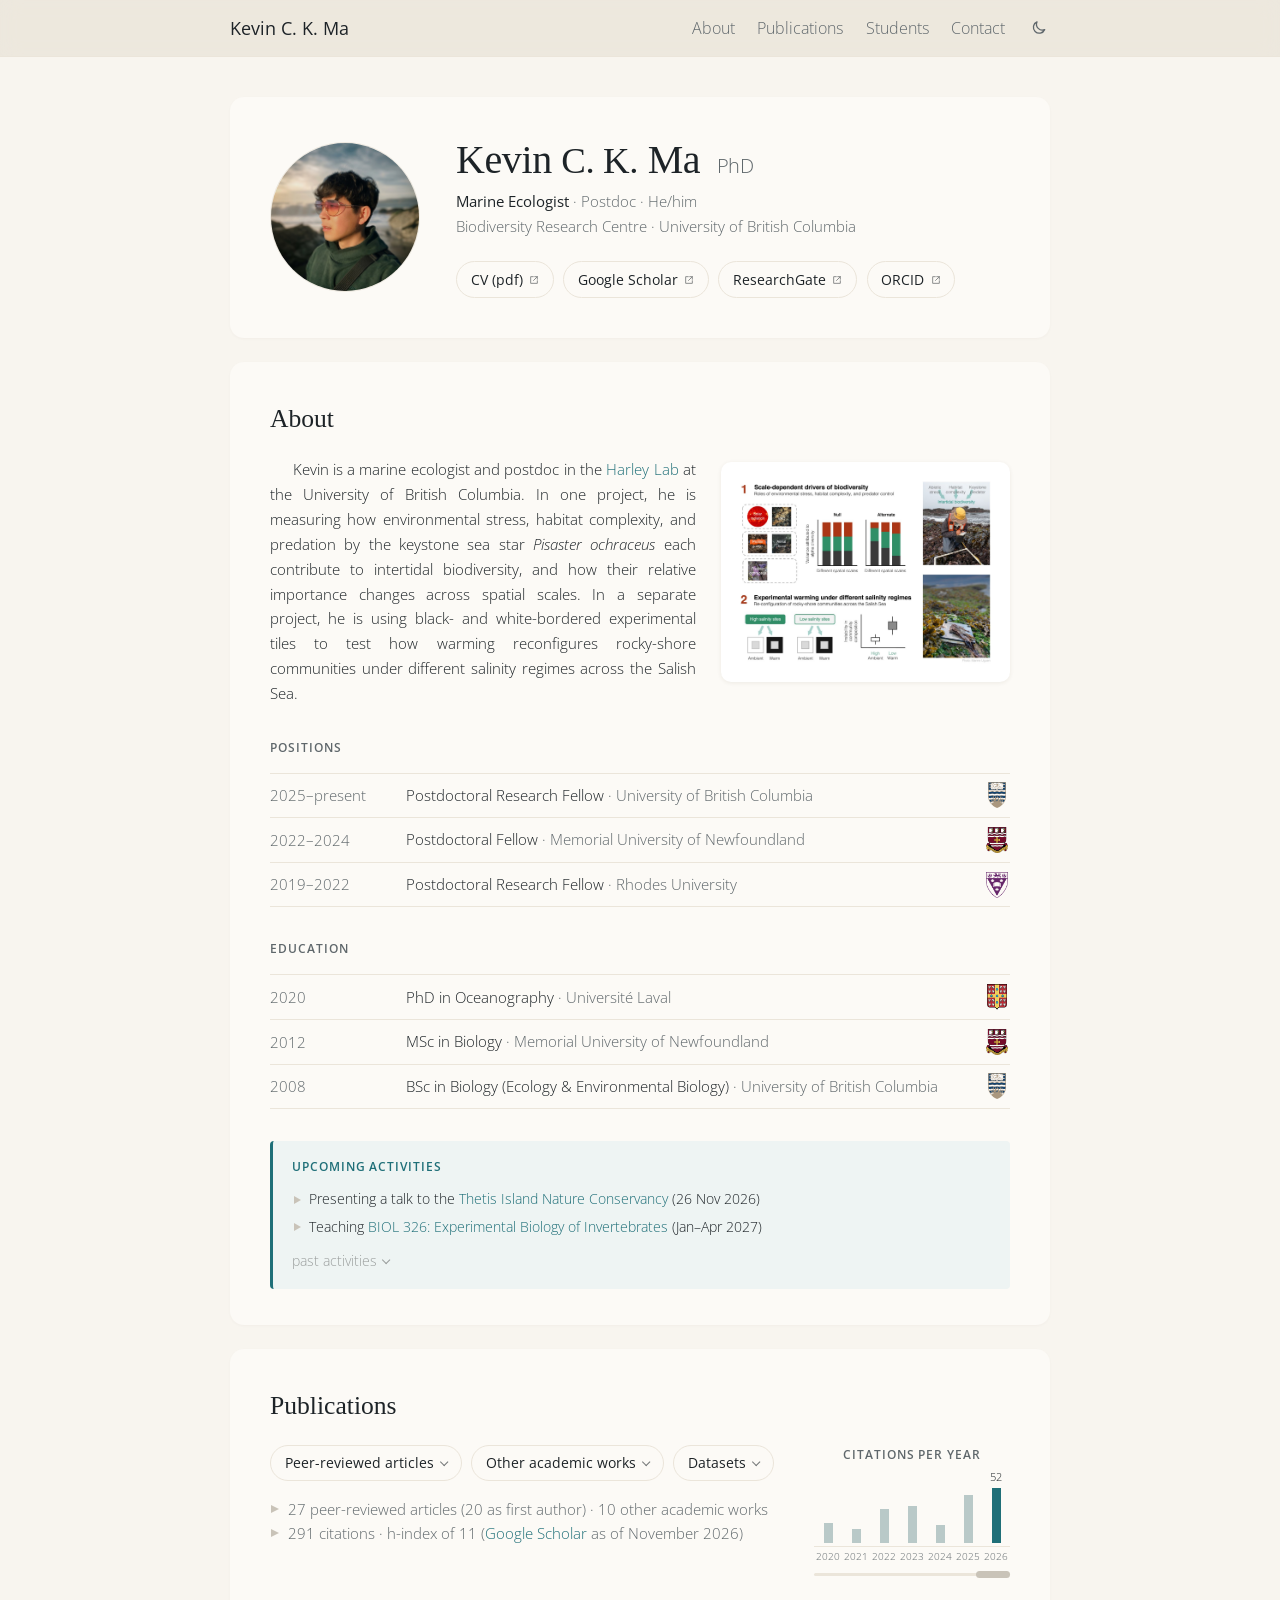
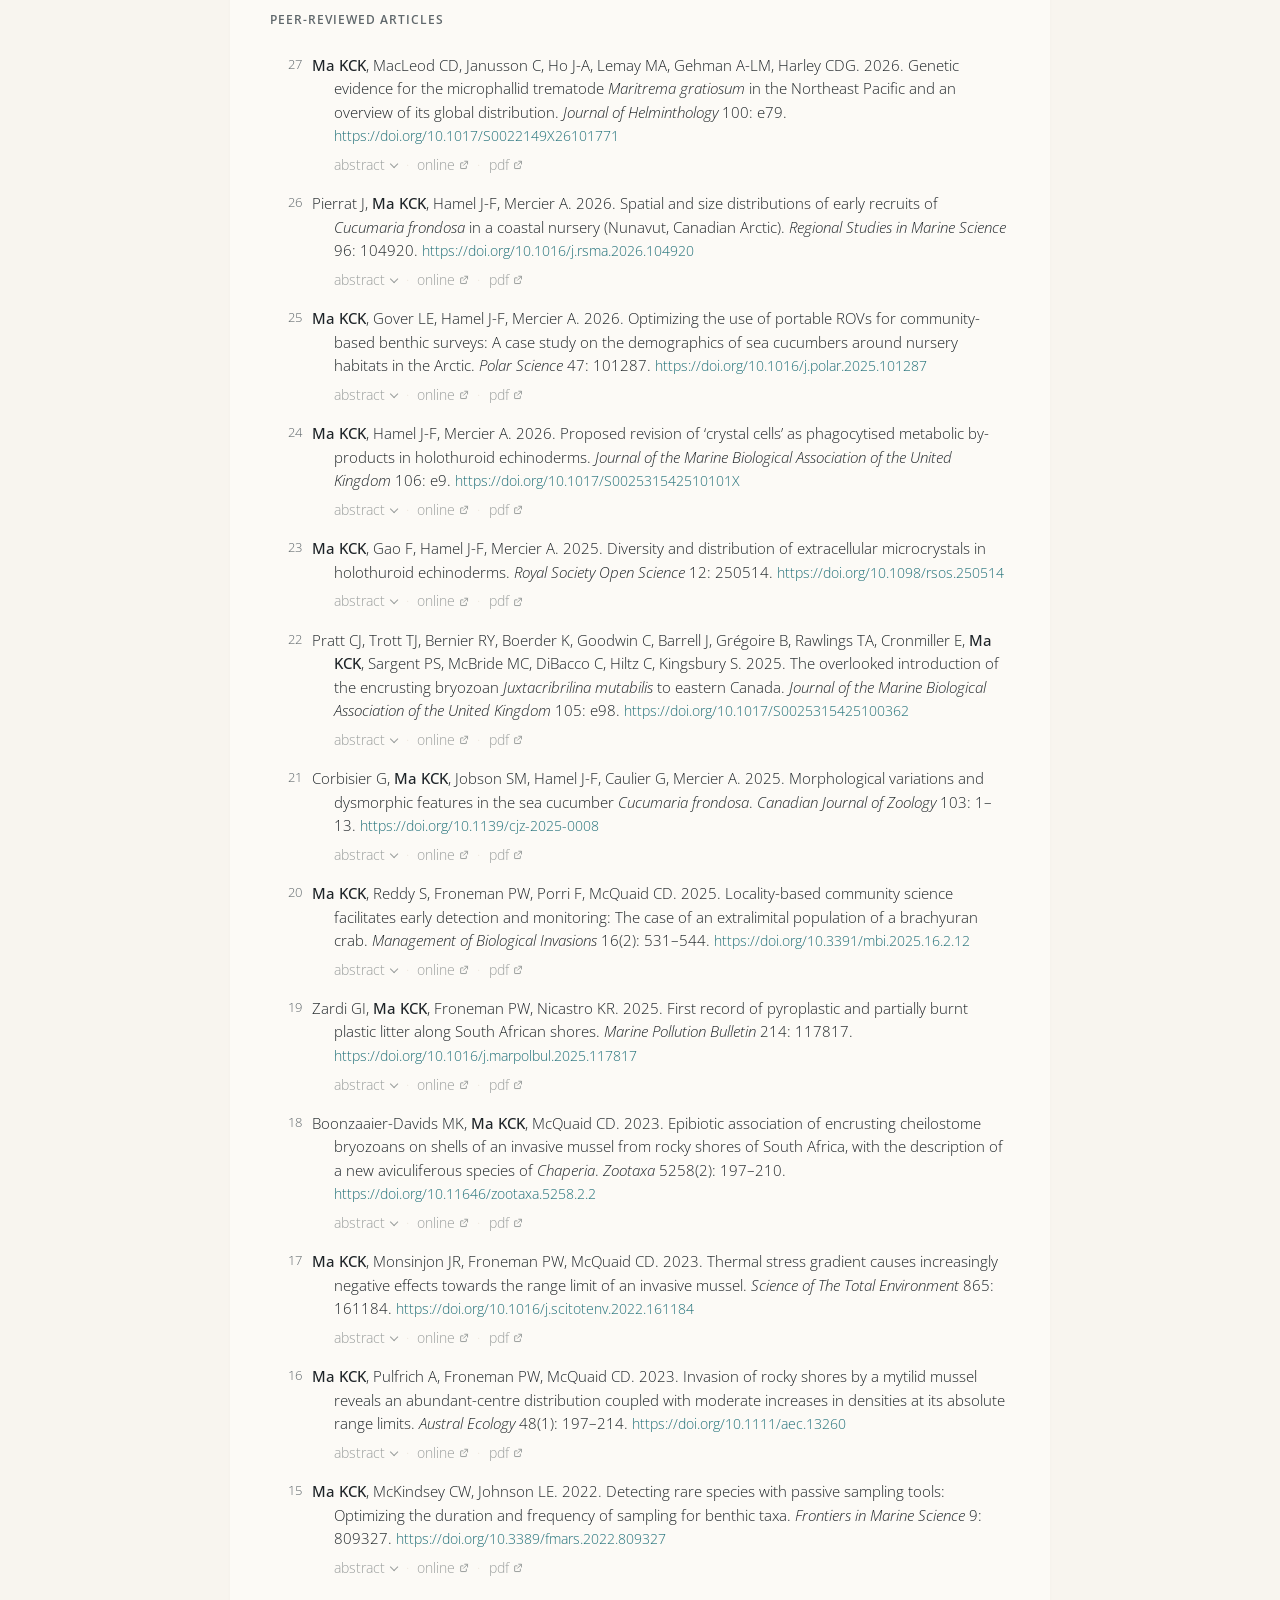
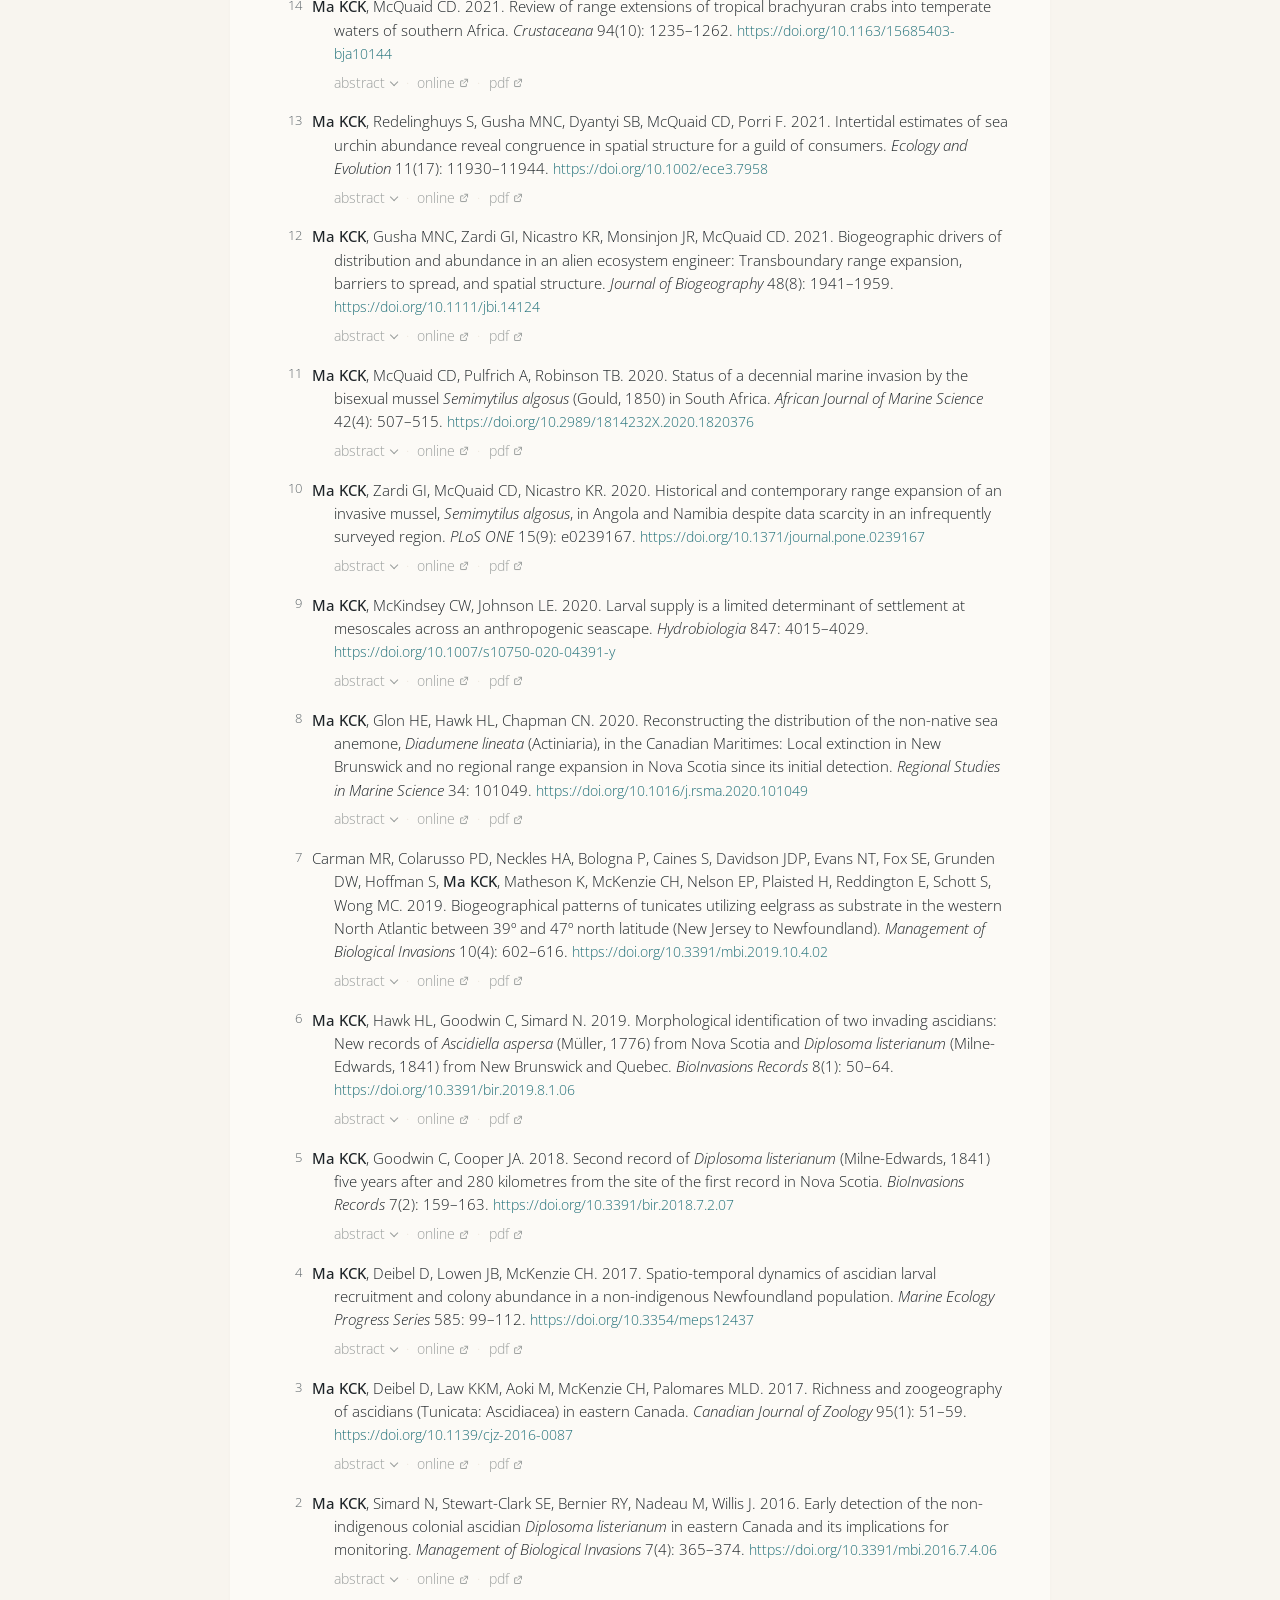
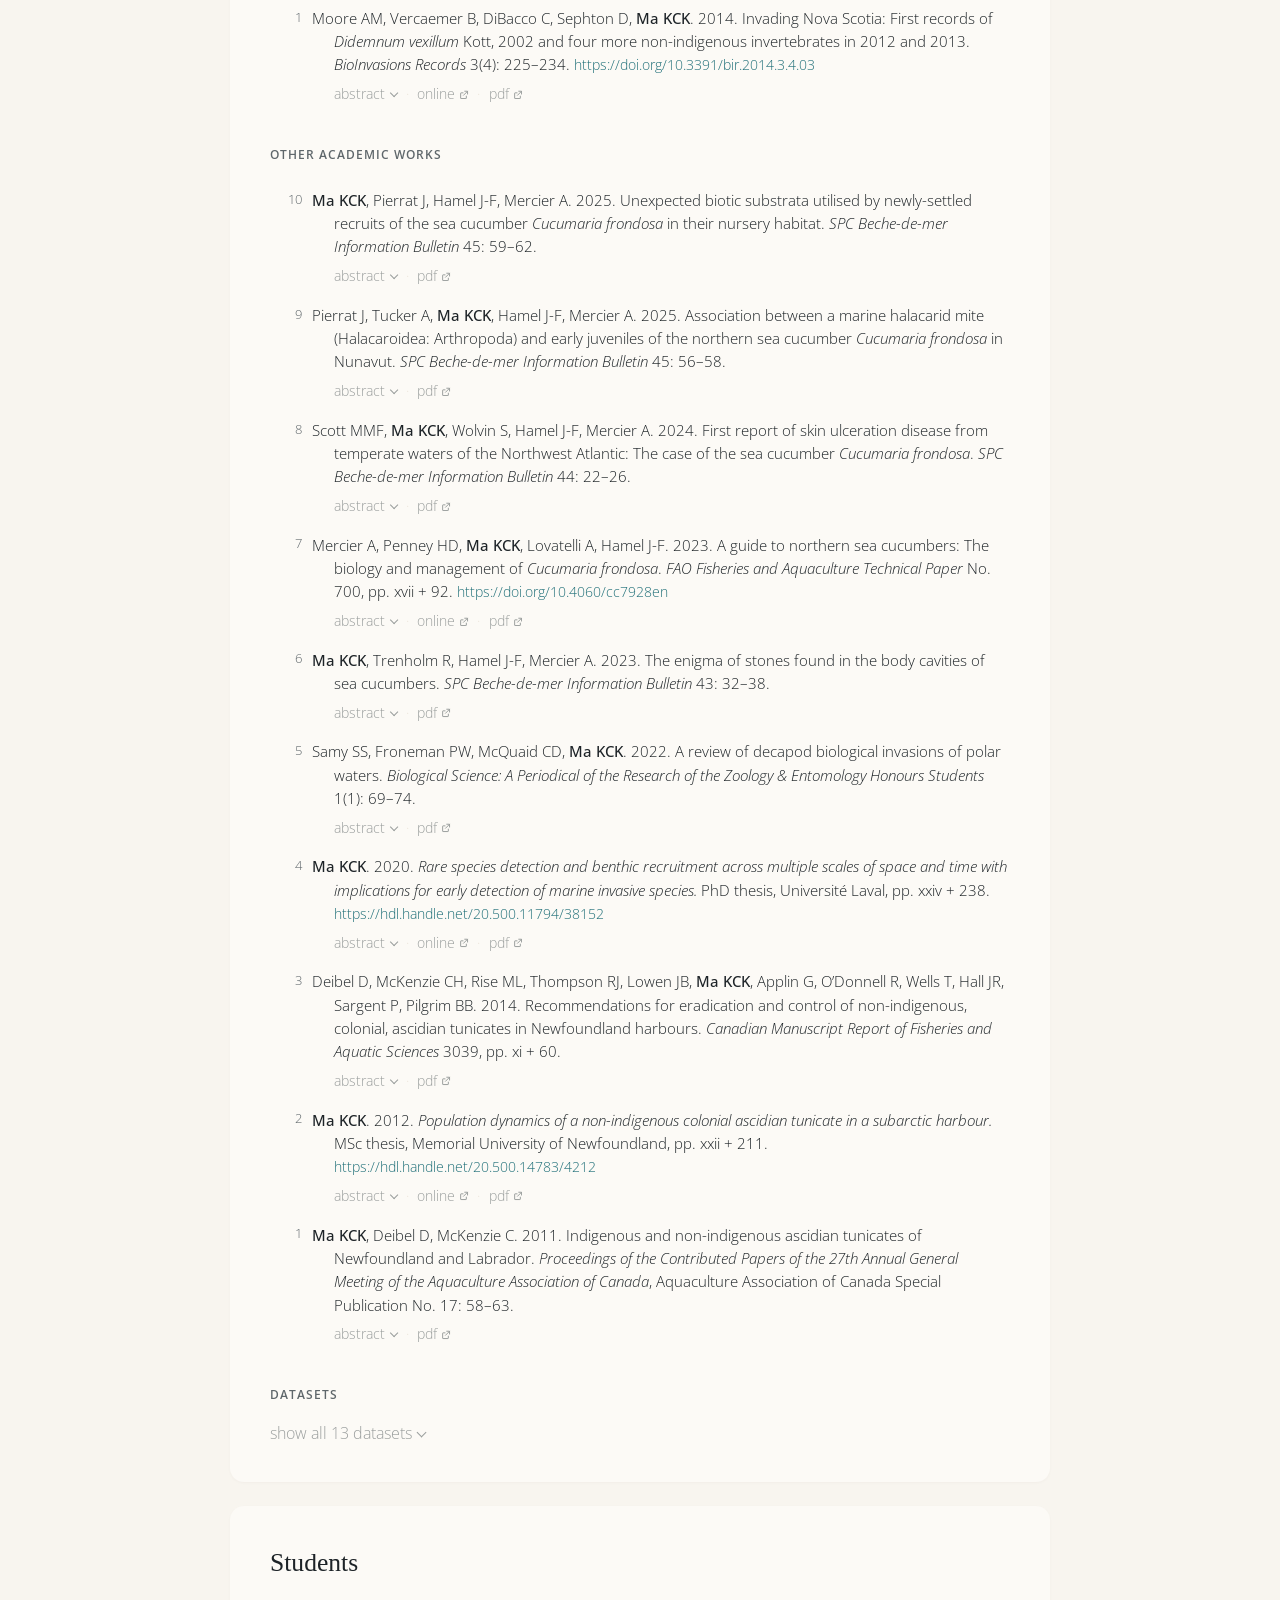
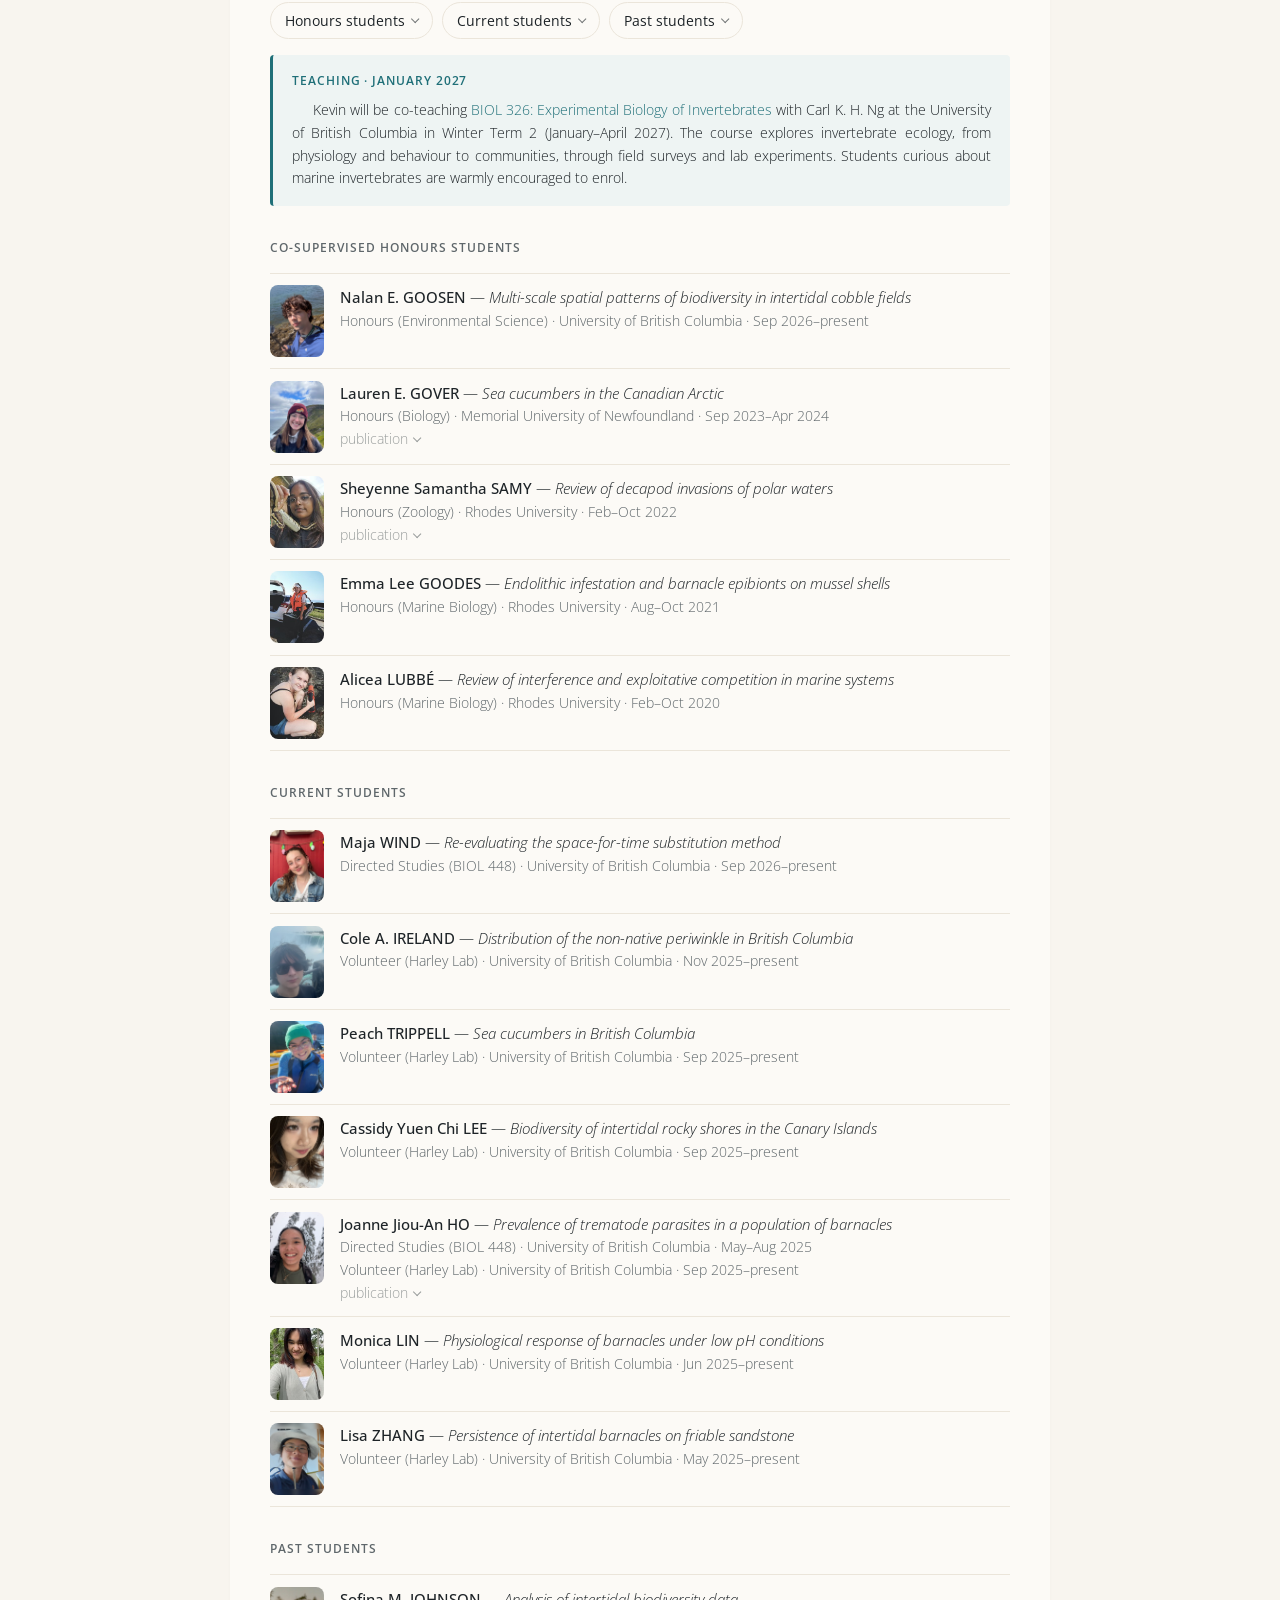
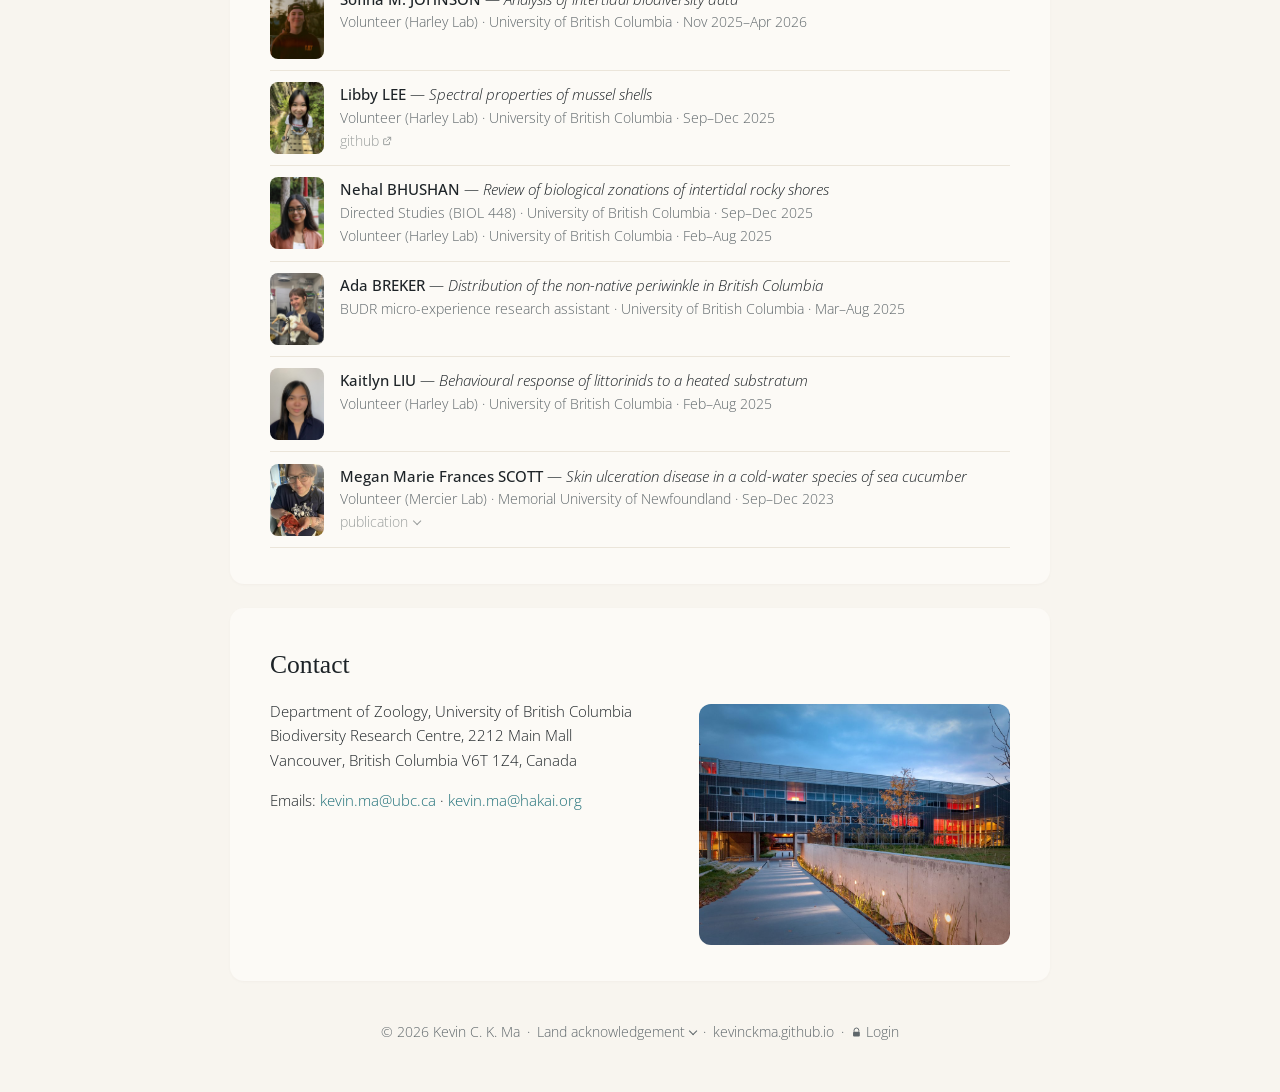
==== commit 430f5f7b: "Remove time from Thetis talk entry Co-Authored-By: Claude Opus 5.5 <noreply@anthropic.com> Claude-Se" ====
--- a/index.html
+++ b/index.html
@@ -419,7 +419,7 @@
     <div class="callout announce announce-list">
       <span class="announce-label">Upcoming activities</span>
       <ul>
-        <li><span class="atext">Presenting a talk to the <a href="https://www.thetisislandnatureconservancy.org/" target="_blank" rel="noopener">Thetis Island Nature Conservancy</a> (26&nbsp;Nov&nbsp;2026, 2&nbsp;pm)</span></li>
+        <li><span class="atext">Presenting a talk to the <a href="https://www.thetisislandnatureconservancy.org/" target="_blank" rel="noopener">Thetis Island Nature Conservancy</a> (26&nbsp;Nov&nbsp;2026)</span></li>
         <li><span class="atext">Teaching <a href="https://biol326.wordpress.com" target="_blank" rel="noopener">BIOL 326: Experimental Biology of Invertebrates</a> (Jan–Apr 2027)</span></li>
       </ul>
       <button class="abs-toggle past-toggle" type="button" aria-expanded="false">past activities</button>
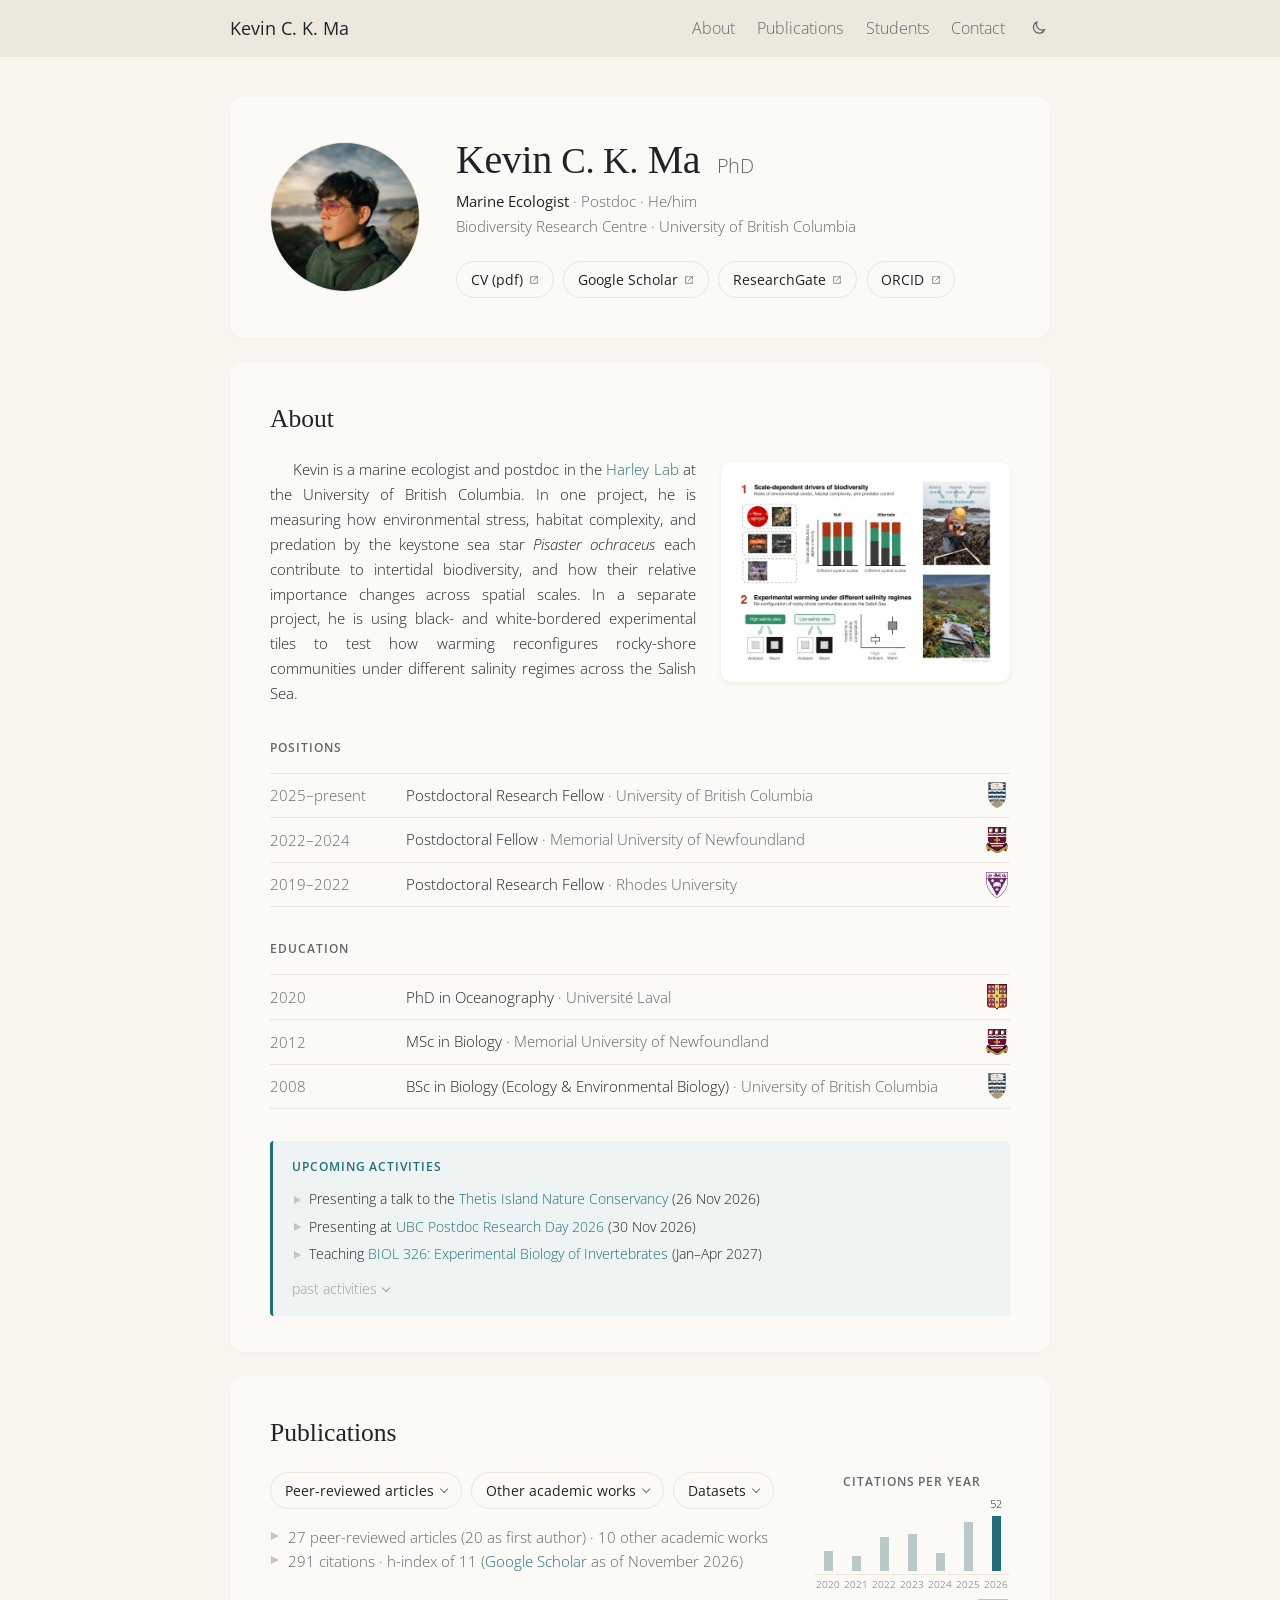
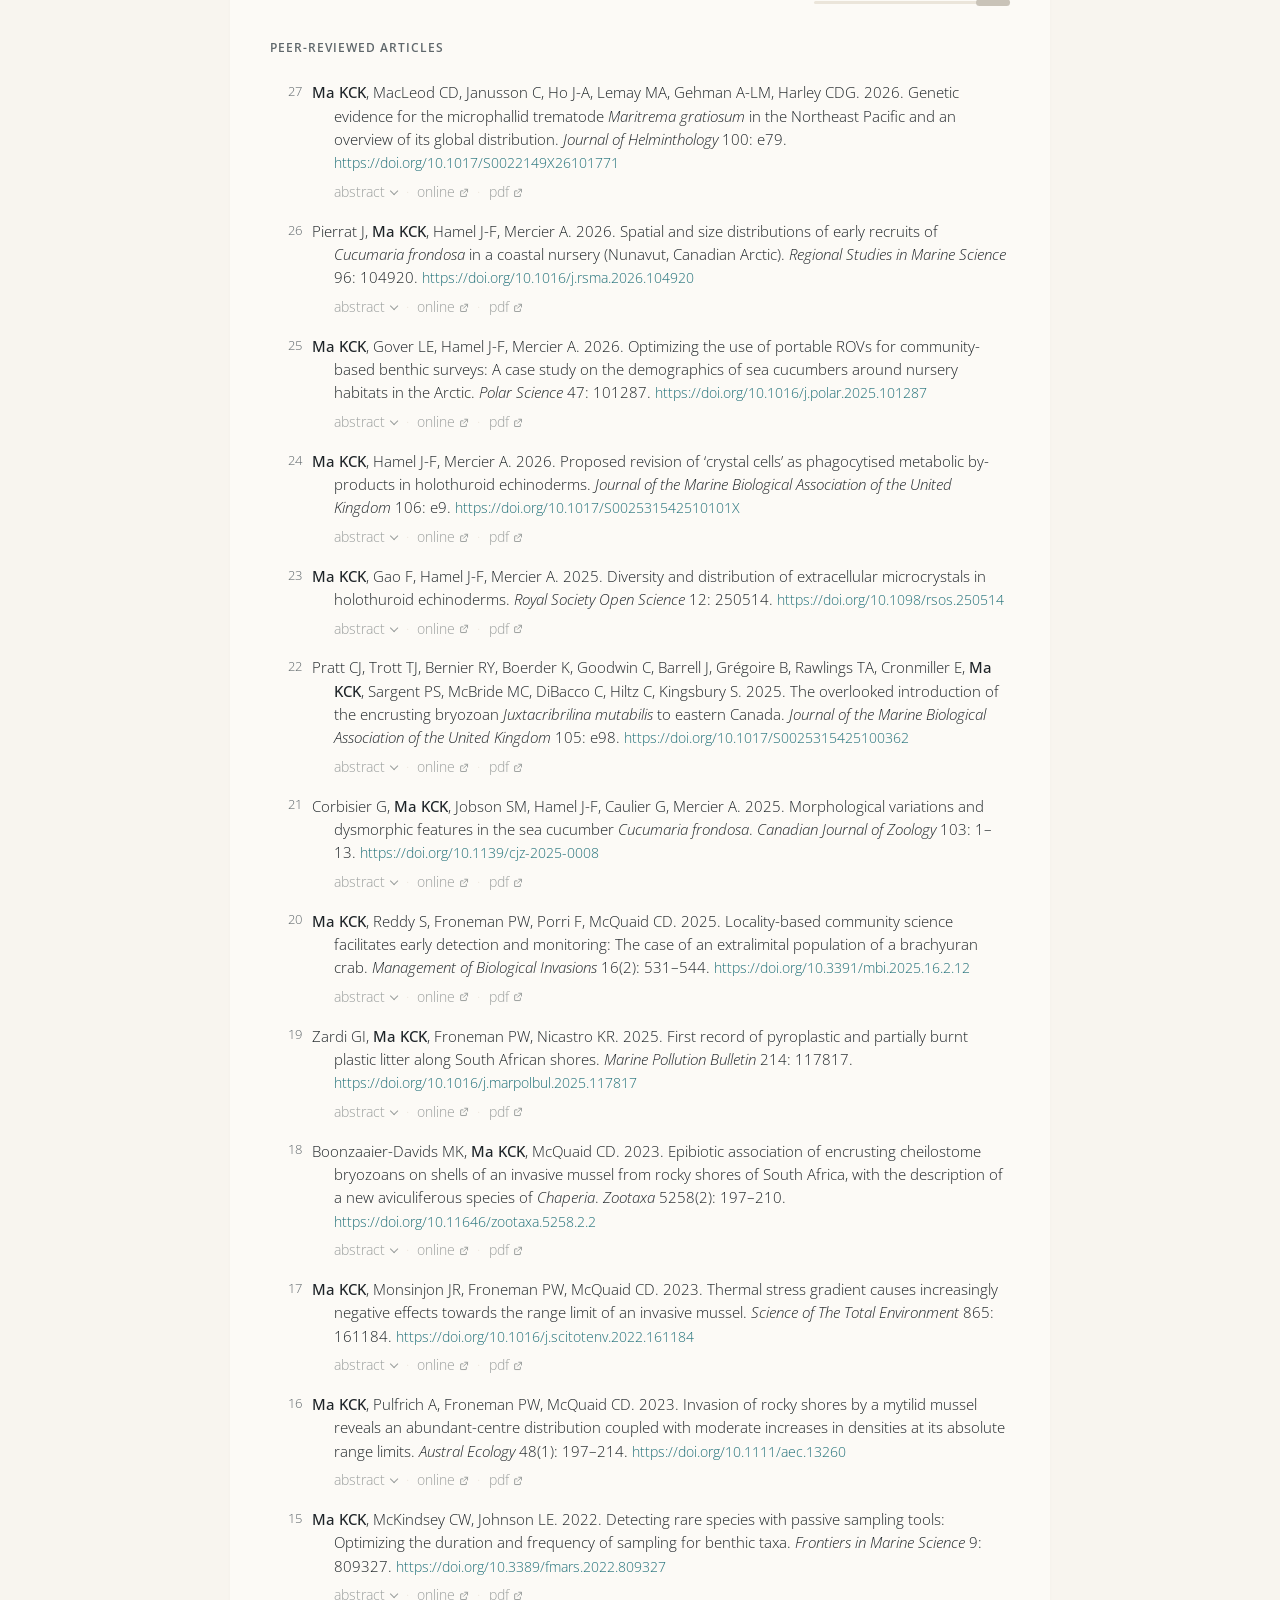
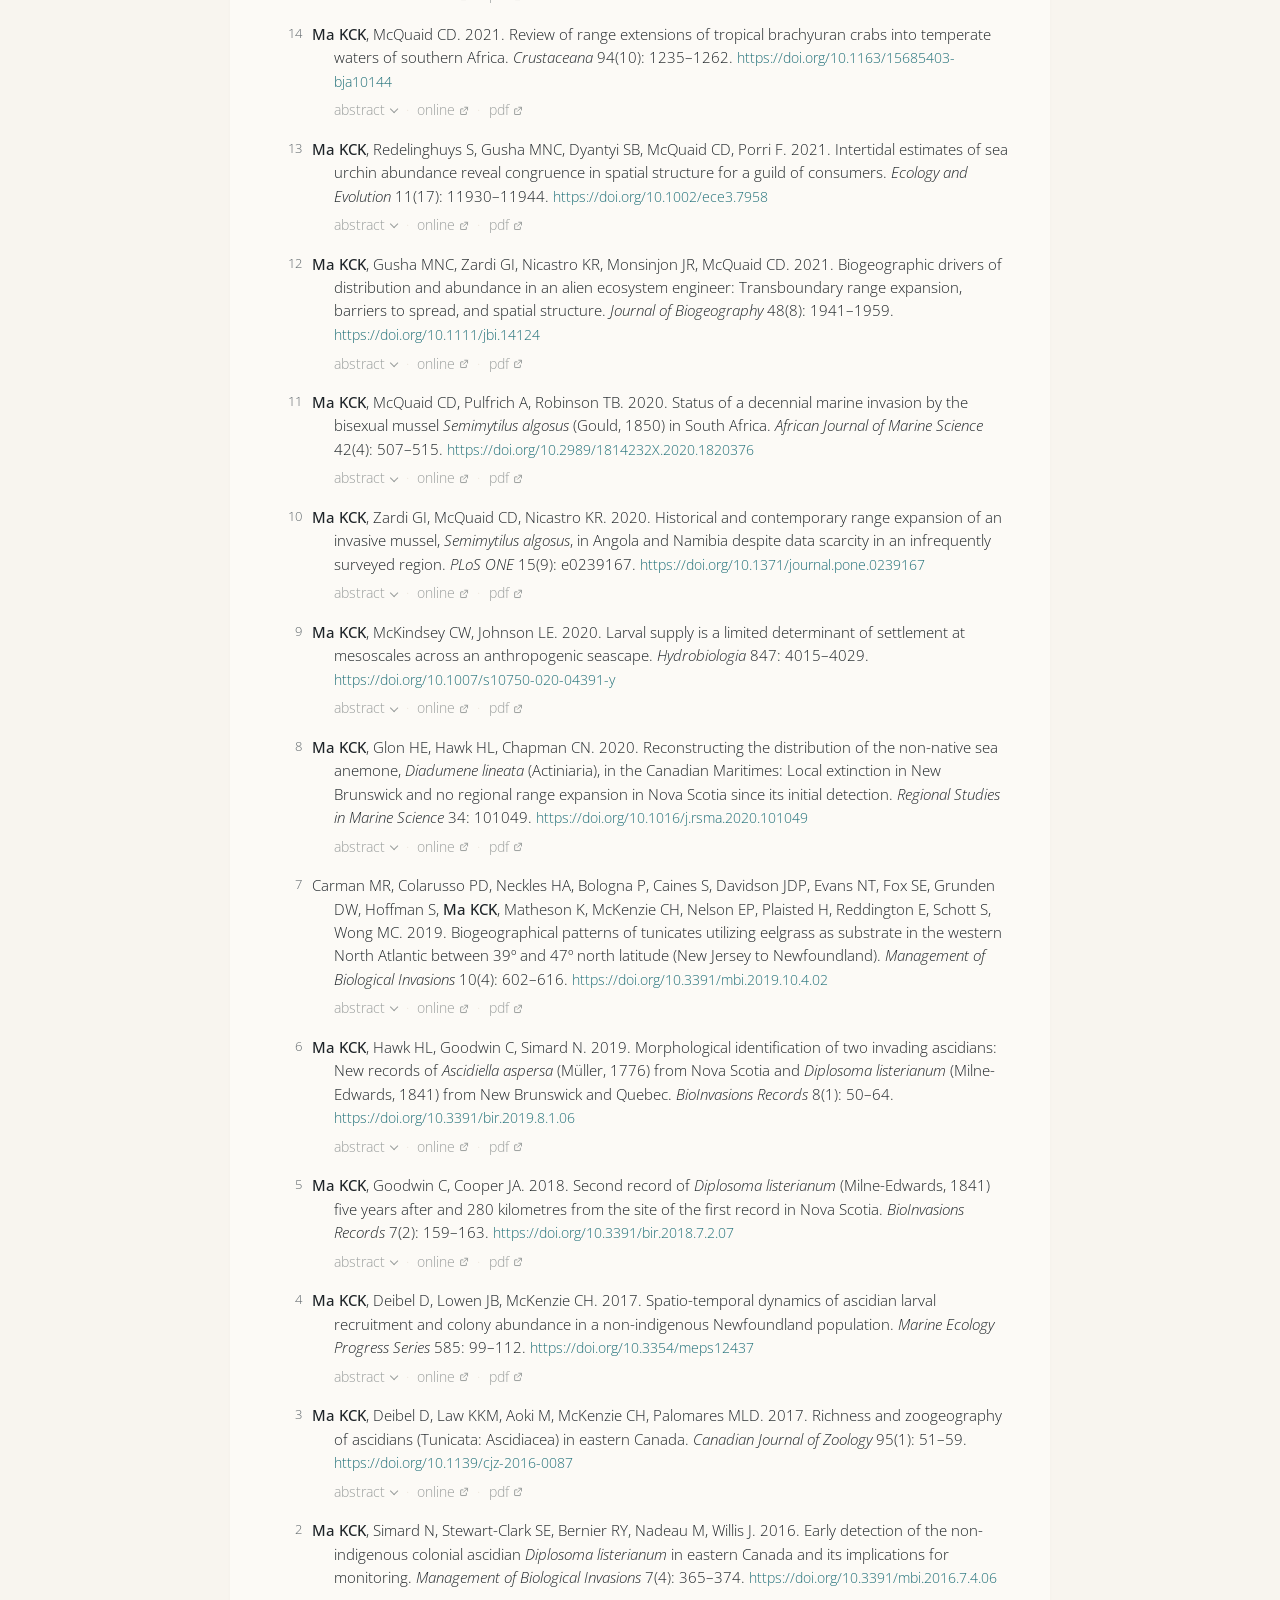
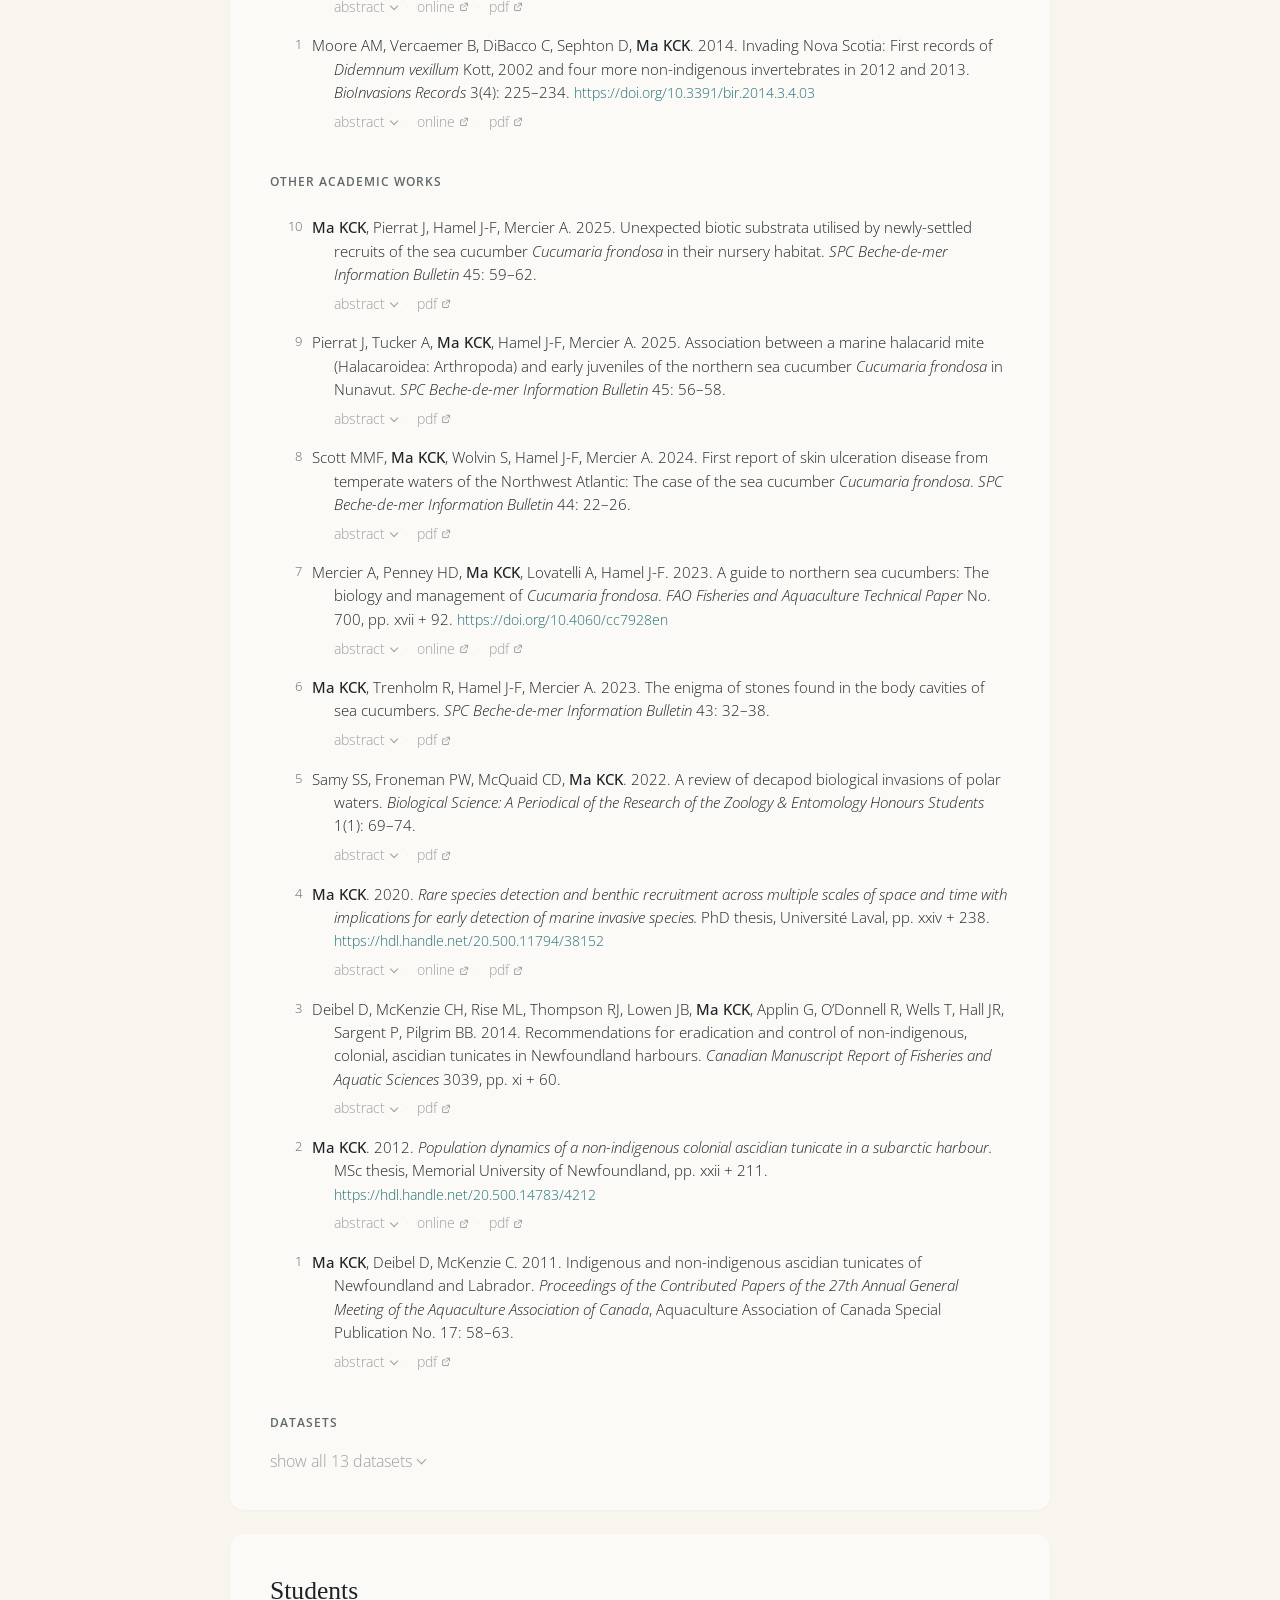
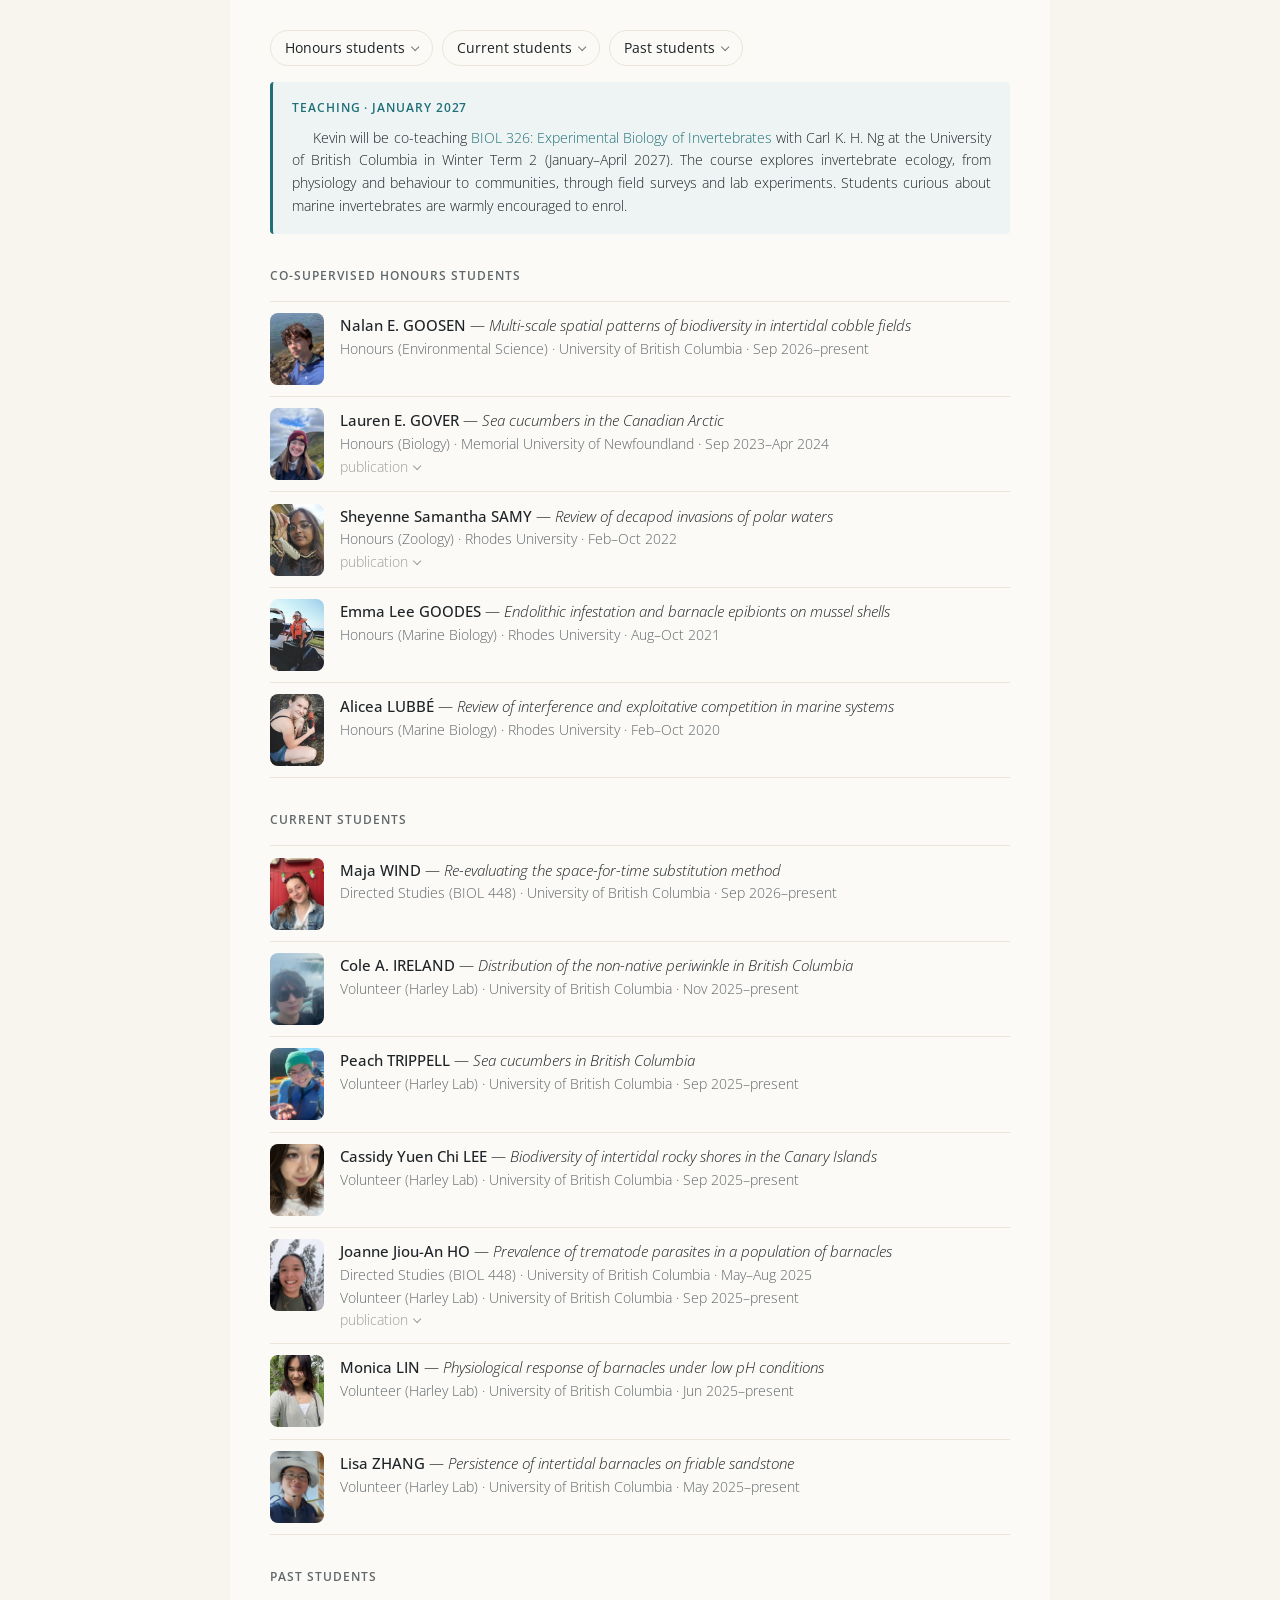
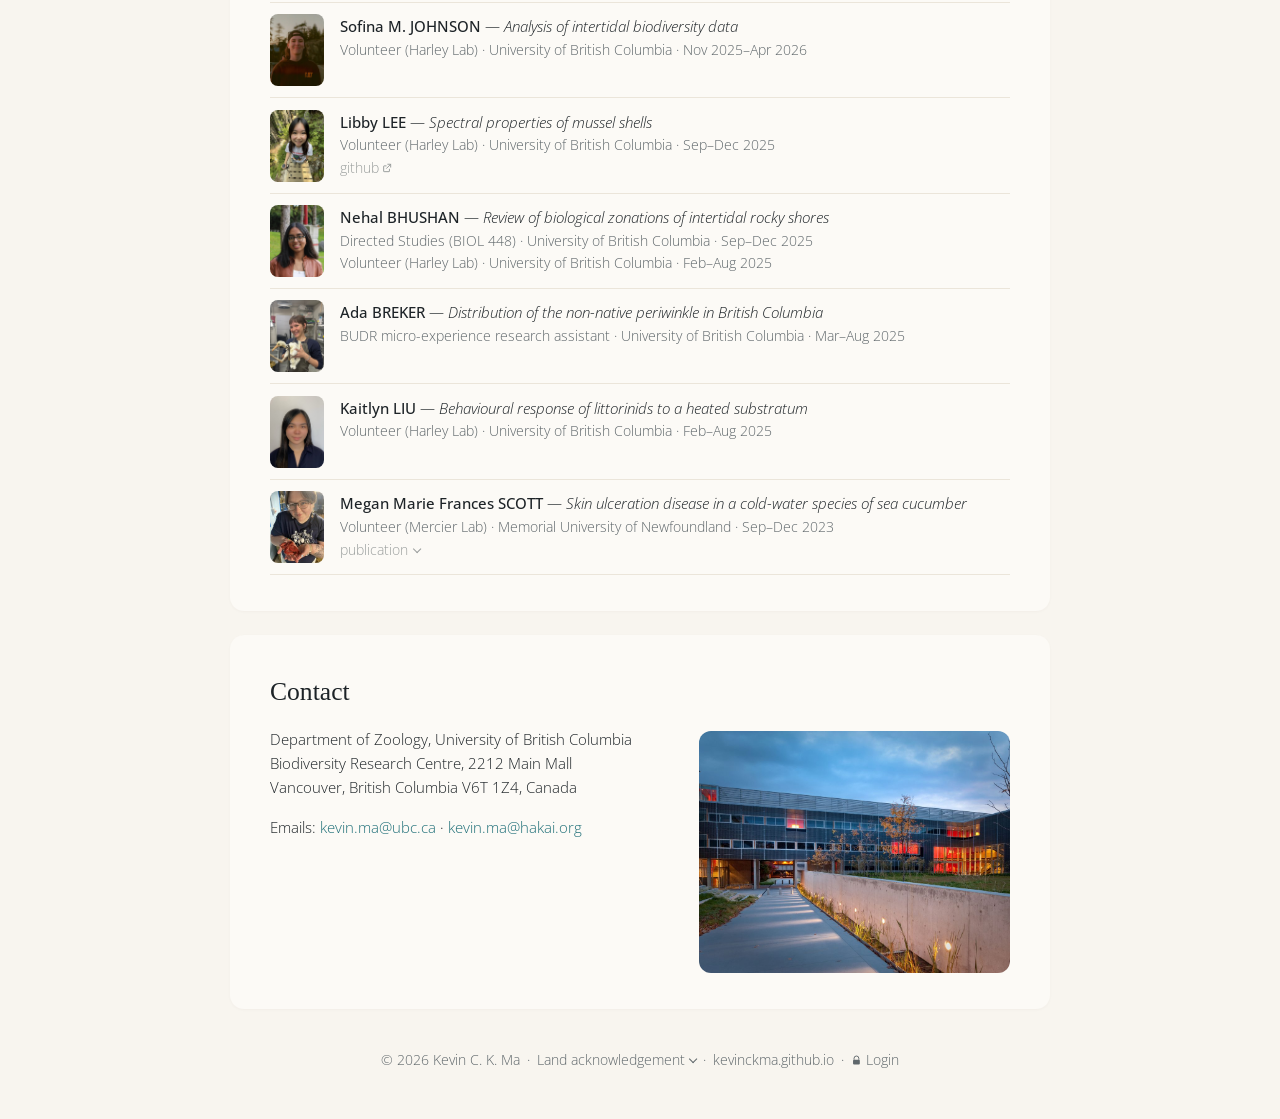
==== commit ccd3e67f: "Add UBC Postdoc Research Day to upcoming activities Co-Authored-By: Claude Opus 5.5 <noreply@anthrop" ====
--- a/index.html
+++ b/index.html
@@ -420,6 +420,7 @@
       <span class="announce-label">Upcoming activities</span>
       <ul>
         <li><span class="atext">Presenting a talk to the <a href="https://www.thetisislandnatureconservancy.org/" target="_blank" rel="noopener">Thetis Island Nature Conservancy</a> (26&nbsp;Nov&nbsp;2026)</span></li>
+        <li><span class="atext">Presenting at <a href="https://www.postdocs.ubc.ca/event/101596-ubc-postdoc-research-day-2026" target="_blank" rel="noopener">UBC Postdoc Research Day 2026</a> (30&nbsp;Nov&nbsp;2026)</span></li>
         <li><span class="atext">Teaching <a href="https://biol326.wordpress.com" target="_blank" rel="noopener">BIOL 326: Experimental Biology of Invertebrates</a> (Jan–Apr 2027)</span></li>
       </ul>
       <button class="abs-toggle past-toggle" type="button" aria-expanded="false">past activities</button>
